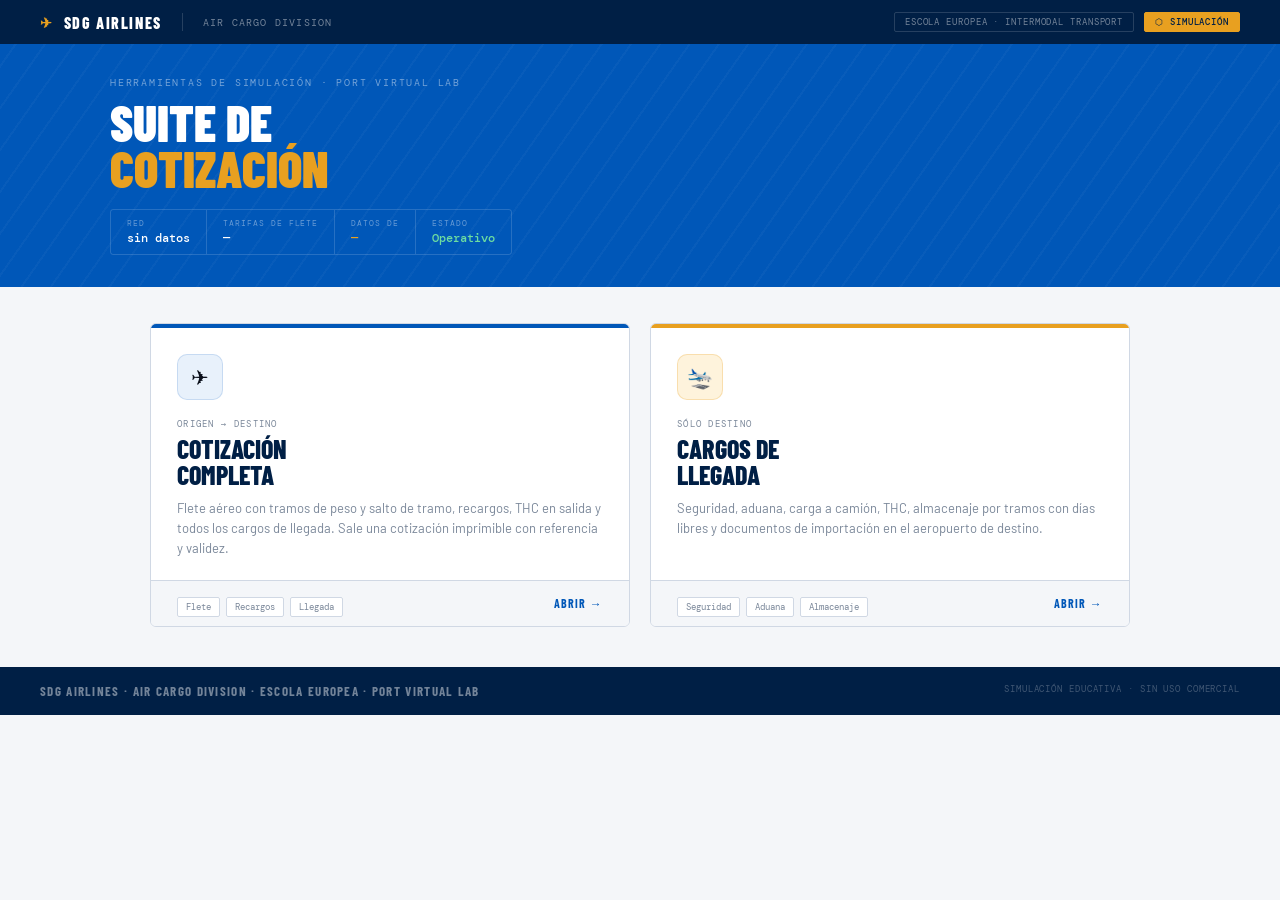
==== gas/Index.html @ 98704b41 "Add files via upload" ====
<!DOCTYPE html>
<html lang="es">
<head>
<meta charset="UTF-8">
<meta name="viewport" content="width=device-width, initial-scale=1.0">
<title>SDG Airlines — Herramientas</title>
<link rel="preconnect" href="https://fonts.googleapis.com">
<link href="https://fonts.googleapis.com/css2?family=Barlow+Condensed:wght@400;700;800;900&family=Barlow:wght@300;400;500;600&family=DM+Mono:wght@300;400;500&display=swap" rel="stylesheet">
<style>
/* ══ SDG Airlines — sistema visual compartido ══════════════════ */
*,*::before,*::after{box-sizing:border-box;margin:0;padding:0}

:root{
  --blue:#0057B8; --blue-dk:#003F88; --blue-xdk:#001F45;
  --blue-lt:#E8F1FB; --blue-mid:#C2D8F5;
  --gold:#E8A020; --gold-lt:#FEF3DC;
  --red:#C8391A; --green:#1A7A44; --green-lt:#E4F5EC;
  --ink:#0A0F1A; --ink-mid:#3A4455; --ink-soft:#7A8799;
  --rule:#D0D8E4; --rule-dk:#B0BDD0;
  --bg:#F4F6F9; --white:#fff;
  --wrap:1060px;
}
html{scroll-behavior:smooth}
body{font-family:'Barlow',system-ui,sans-serif;background:var(--bg);color:var(--ink);min-height:100vh}
a{color:inherit}

/* ── barra superior ── */
.topbar{background:var(--blue-xdk);height:44px;display:flex;align-items:center;padding:0 40px;gap:20px;position:sticky;top:0;z-index:100}
.topbar-brand{font-family:'Barlow Condensed',sans-serif;font-size:16px;font-weight:800;color:#fff;letter-spacing:.1em;text-transform:uppercase;display:flex;align-items:center;gap:10px;text-decoration:none}
.topbar-brand::before{content:'✈';font-size:14px;color:var(--gold)}
.topbar-sep{width:1px;height:18px;background:rgba(255,255,255,.15)}
.topbar-sub{font-family:'DM Mono',monospace;font-size:10px;color:rgba(255,255,255,.45);letter-spacing:.12em;text-transform:uppercase}
.topbar-right{margin-left:auto;display:flex;align-items:center;gap:10px}
.tb-pill{font-family:'DM Mono',monospace;font-size:9px;letter-spacing:.1em;text-transform:uppercase;padding:3px 10px;border-radius:2px;border:1px solid rgba(255,255,255,.15);color:rgba(255,255,255,.45)}
.tb-pill.sim{background:var(--gold);border-color:var(--gold);color:var(--blue-xdk);font-weight:500}
.tb-pill.live{background:var(--green-lt);border-color:var(--green);color:var(--green);font-weight:500}

/* ── cabecera ── */
.hero{background:var(--blue);padding:0 40px;position:relative;overflow:hidden}
.hero::before{content:'';position:absolute;inset:0;background-image:repeating-linear-gradient(-55deg,transparent 0,transparent 22px,rgba(255,255,255,.03) 22px,rgba(255,255,255,.03) 24px)}
.hero-inner{max-width:var(--wrap);margin:0 auto;padding:32px 0;position:relative}
.hero-label{font-family:'DM Mono',monospace;font-size:10px;color:rgba(255,255,255,.45);letter-spacing:.18em;text-transform:uppercase;margin-bottom:10px}
.hero-h1{font-family:'Barlow Condensed',sans-serif;font-size:clamp(34px,5vw,50px);font-weight:900;line-height:.92;color:#fff;text-transform:uppercase}
.hero-h1 .stripe{color:var(--gold)}
.hero-meta{margin-top:18px;display:flex;border:1px solid rgba(255,255,255,.15);border-radius:3px;overflow:hidden;width:fit-content;flex-wrap:wrap}
.hm-cell{padding:8px 16px;border-right:1px solid rgba(255,255,255,.15);display:flex;flex-direction:column;gap:2px}
.hm-cell:last-child{border-right:none}
.hm-l{font-family:'DM Mono',monospace;font-size:8px;color:rgba(255,255,255,.4);letter-spacing:.12em;text-transform:uppercase}
.hm-v{font-family:'DM Mono',monospace;font-size:12px;font-weight:500;color:#fff}
.hm-v.gold{color:var(--gold)}
.hm-v.ok{color:#6DDDA0}

/* ── cuerpo ── */
.wrap{max-width:var(--wrap);margin:0 auto;padding:28px 40px 80px}
.sec-head{display:flex;align-items:center;gap:14px;margin-bottom:16px;padding-bottom:10px;border-bottom:2px solid var(--blue)}
.sec-num{font-family:'Barlow Condensed',sans-serif;font-size:11px;font-weight:700;color:#fff;background:var(--blue);padding:2px 8px;border-radius:2px;letter-spacing:.08em}
.sec-title{font-family:'Barlow Condensed',sans-serif;font-size:14px;font-weight:700;color:var(--blue-dk);letter-spacing:.12em;text-transform:uppercase}
.form-section{margin-bottom:26px}

/* ── formularios ── */
.grid{display:grid;grid-template-columns:1fr 1fr;border:1px solid var(--rule-dk);border-radius:4px;overflow:hidden;background:#fff}
.grid .field{padding:14px 18px;border-right:1px solid var(--rule);border-bottom:1px solid var(--rule)}
.grid .field:nth-child(2n){border-right:none}
.grid .field.full{grid-column:1/-1;border-right:none}
.field label{display:block;font-family:'DM Mono',monospace;font-size:9px;color:var(--ink-soft);letter-spacing:.14em;text-transform:uppercase;margin-bottom:6px}
.req{color:var(--red)}
.field select,.field input{width:100%;padding:8px 10px;border:1px solid var(--rule-dk);border-radius:3px;background:var(--bg);color:var(--ink);font-family:'Barlow',sans-serif;font-size:13px;font-weight:500;appearance:none;-webkit-appearance:none}
.field select:focus,.field input:focus{outline:2px solid var(--blue);outline-offset:1px;background:var(--blue-lt)}
.hint{font-family:'DM Mono',monospace;font-size:9px;color:var(--ink-soft);margin-top:5px;letter-spacing:.06em}

/* ── piezas ── */
.pieces{border:1px solid var(--rule-dk);border-radius:4px;background:#fff;overflow:hidden}
.piece-row{display:grid;grid-template-columns:.8fr 1fr .8fr .8fr .8fr 40px;gap:10px;padding:12px 18px;border-bottom:1px solid var(--rule);align-items:end}
.piece-row:last-of-type{border-bottom:none}
.piece-row .field{padding:0;border:none}
.btn-mini{height:34px;border:1px solid var(--rule-dk);background:var(--bg);border-radius:3px;cursor:pointer;font-size:15px;color:var(--ink-soft);line-height:1}
.btn-mini:hover{background:var(--blue-lt);color:var(--blue);border-color:var(--blue)}
.pieces-foot{padding:12px 18px;background:var(--blue-lt);border-top:1px solid var(--blue-mid);display:flex;gap:24px;flex-wrap:wrap;align-items:center}
.cp{display:flex;flex-direction:column;gap:2px}
.cp-l{font-family:'DM Mono',monospace;font-size:8px;color:var(--ink-soft);letter-spacing:.12em;text-transform:uppercase}
.cp-v{font-family:'DM Mono',monospace;font-size:13px;font-weight:500;color:var(--blue-dk)}
.cp-v.hi{color:var(--blue);font-weight:700}

/* ── botón principal ── */
.btn-calc{display:flex;align-items:center;justify-content:center;gap:14px;width:100%;height:56px;margin:22px 0;background:var(--blue);color:#fff;border:none;border-radius:4px;font-family:'Barlow Condensed',sans-serif;font-size:17px;font-weight:700;letter-spacing:.12em;text-transform:uppercase;cursor:pointer;box-shadow:0 4px 16px rgba(0,63,136,.25);transition:background .2s,transform .2s}
.btn-calc:hover{background:var(--blue-dk);transform:translateY(-1px)}
.btn-calc .ico{transition:transform .35s}
.btn-calc:hover .ico{transform:translateX(6px) translateY(-3px)}

/* ── resultado ── */
.res{display:none;margin-top:30px}
.res.on{display:block}
.res-head{background:var(--blue-xdk);padding:22px 28px;border-radius:4px 4px 0 0;display:grid;grid-template-columns:1fr auto;gap:20px;align-items:start}
.res-route{font-family:'Barlow Condensed',sans-serif;font-size:44px;font-weight:900;color:var(--gold);line-height:1}
.res-sub{font-family:'Barlow Condensed',sans-serif;font-size:14px;color:rgba(255,255,255,.5);letter-spacing:.1em;text-transform:uppercase;margin-top:4px}
.res-chips{display:flex;flex-wrap:wrap;gap:6px;margin-top:12px}
.chip{font-family:'DM Mono',monospace;font-size:9px;padding:3px 10px;border-radius:2px;border:1px solid rgba(255,255,255,.15);color:rgba(255,255,255,.55);letter-spacing:.08em;text-transform:uppercase}
.res-actions{display:flex;flex-direction:column;gap:8px}
.btn-ghost{font-family:'Barlow Condensed',sans-serif;font-size:12px;font-weight:700;letter-spacing:.1em;text-transform:uppercase;padding:9px 18px;border-radius:3px;border:1px solid rgba(255,255,255,.2);background:transparent;color:rgba(255,255,255,.6);cursor:pointer;white-space:nowrap}
.btn-ghost:hover{background:rgba(255,255,255,.08);color:#fff}

.bk{background:#fff;border:1px solid var(--rule-dk);border-top:none;overflow-x:auto}
table.bk-t{width:100%;border-collapse:collapse}
.bk-t thead tr{background:var(--bg);border-bottom:2px solid var(--rule-dk)}
.bk-t th{padding:10px 20px;font-family:'DM Mono',monospace;font-size:9px;font-weight:400;color:var(--ink-soft);text-transform:uppercase;letter-spacing:.14em;text-align:left}
.bk-t th:last-child,.bk-t td:last-child{text-align:right}
.bk-t tbody tr{border-bottom:1px solid var(--rule)}
.bk-t tbody tr:hover{background:var(--blue-lt)}
.bk-t td{padding:12px 20px;vertical-align:middle}
.c-name{font-size:13px;font-weight:600}
.c-detail{font-family:'DM Mono',monospace;font-size:10px;font-weight:300;color:var(--ink-soft);margin-top:3px}
.c-code{font-family:'DM Mono',monospace;font-size:9px;color:var(--ink-soft);border:1px solid var(--rule);border-radius:2px;padding:2px 6px;margin-right:8px}
.amt{font-family:'DM Mono',monospace;font-size:13px;font-weight:500}
.divider td{background:var(--bg)!important;padding:7px 20px!important;border-top:2px solid var(--blue)!important;font-family:'Barlow Condensed',sans-serif;font-size:11px;font-weight:700;color:var(--blue-dk);letter-spacing:.1em;text-transform:uppercase}
.sub-row{background:rgba(0,87,184,.06)}
.sub-row td{font-family:'Barlow Condensed',sans-serif;font-weight:700;color:var(--blue-dk);letter-spacing:.06em;text-transform:uppercase}
.total-row{background:var(--blue-xdk)}
.total-row td{padding:18px 20px}
.total-l{font-family:'Barlow Condensed',sans-serif;font-size:16px;font-weight:800;color:#fff;letter-spacing:.08em;text-transform:uppercase}
.total-a{font-family:'DM Mono',monospace;font-size:22px;font-weight:500;color:var(--gold)}

.notice{padding:14px 20px;background:var(--blue-lt);border-top:1px solid var(--blue-mid);border-radius:0 0 4px 4px}
.notice-t{font-family:'DM Mono',monospace;font-size:9px;font-weight:500;color:var(--blue);letter-spacing:.12em;text-transform:uppercase;margin-bottom:5px}
.notice-x{font-size:12px;color:var(--ink-mid);line-height:1.55}
.warn{padding:12px 20px;background:var(--gold-lt);border-left:4px solid var(--gold);font-size:12px;color:var(--ink-mid);line-height:1.5}
.warn strong{display:block;color:var(--ink)}
.err{padding:12px 20px;background:#FDECE8;border-left:4px solid var(--red);font-size:13px;color:var(--ink-mid)}

/* ── tarjetas del vestíbulo ── */
.cards{display:flex;gap:20px;flex-wrap:wrap;max-width:var(--wrap);margin:0 auto;padding:36px 40px 0}
.card{flex:1;min-width:280px;background:#fff;border:1px solid var(--rule);border-radius:6px;overflow:hidden;text-decoration:none;display:flex;flex-direction:column;transition:transform .25s,box-shadow .25s,border-color .25s}
.card:hover{transform:translateY(-5px);box-shadow:0 20px 44px rgba(0,63,136,.16);border-color:var(--blue)}
.card-bar{height:4px;background:var(--blue)}
.card-bar.gold{background:var(--gold)}
.card-body{padding:26px 26px 22px;flex:1}
.card-icon{width:46px;height:46px;border-radius:10px;background:var(--blue-lt);border:1px solid rgba(0,87,184,.15);display:flex;align-items:center;justify-content:center;font-size:21px;margin-bottom:18px}
.card-icon.gold-bg{background:var(--gold-lt);border-color:rgba(232,160,32,.25)}
.card-label{font-family:'DM Mono',monospace;font-size:9px;color:var(--ink-soft);letter-spacing:.14em;text-transform:uppercase;margin-bottom:6px}
.card-title{font-family:'Barlow Condensed',sans-serif;font-size:26px;font-weight:800;color:var(--blue-xdk);text-transform:uppercase;line-height:1;margin-bottom:10px}
.card-desc{font-size:13px;color:var(--ink-soft);line-height:1.55}
.card-foot{padding:13px 26px;border-top:1px solid var(--rule);background:var(--bg);display:flex;justify-content:space-between;align-items:center}
.tag{font-family:'DM Mono',monospace;font-size:9px;padding:3px 8px;border-radius:2px;background:#fff;border:1px solid var(--rule);color:var(--ink-soft);margin-right:6px}
.card-cta{font-family:'Barlow Condensed',sans-serif;font-size:12px;font-weight:700;letter-spacing:.1em;text-transform:uppercase;color:var(--blue)}

footer{background:var(--blue-xdk);padding:16px 40px;display:flex;justify-content:space-between;flex-wrap:wrap;gap:10px;margin-top:40px}
.f-brand{font-family:'Barlow Condensed',sans-serif;font-size:13px;font-weight:700;color:rgba(255,255,255,.45);letter-spacing:.1em;text-transform:uppercase}
.f-note{font-family:'DM Mono',monospace;font-size:9px;color:rgba(255,255,255,.25);letter-spacing:.1em;text-transform:uppercase}

@media(max-width:720px){
  .topbar,.hero,footer{padding-left:18px;padding-right:18px}
  .tb-pill:not(.sim):not(.live){display:none}
  .wrap,.cards{padding-left:18px;padding-right:18px}
  .grid{grid-template-columns:1fr}
  .grid .field{border-right:none}
  .piece-row{grid-template-columns:1fr 1fr;gap:8px}
  .res-head{grid-template-columns:1fr}
}
@media print{
  .topbar,.hero,.form-section,.btn-calc,.pieces,footer,.btn-ghost,.res-actions{display:none!important}
  .res{display:block!important;margin:0}
  body{background:#fff}
  .res-head{background:#001F45;-webkit-print-color-adjust:exact;print-color-adjust:exact}
}
@media(prefers-reduced-motion:reduce){*{transition:none!important;animation:none!important}}

</style>
</head>
<body>

<header class="topbar">
  <span class="topbar-brand">SDG Airlines</span>
  <div class="topbar-sep"></div>
  <div class="topbar-sub">Air Cargo Division</div>
  <div class="topbar-right">
    <div class="tb-pill">Escola Europea · Intermodal Transport</div>
    <div class="tb-pill sim">⬡ Simulación</div>
  </div>
</header>

<div class="hero">
  <div class="hero-inner">
    <div class="hero-label">Herramientas de simulación · Port Virtual Lab</div>
    <h1 class="hero-h1">Suite de<br><span class="stripe">cotización</span></h1>
    <div class="hero-meta">
      <div class="hm-cell"><span class="hm-l">Red</span><span class="hm-v" id="net-airports">—</span></div>
      <div class="hm-cell"><span class="hm-l">Tarifas de flete</span><span class="hm-v" id="net-lanes">—</span></div>
      <div class="hm-cell"><span class="hm-l">Datos de</span><span class="hm-v gold" id="net-updated">—</span></div>
      <div class="hm-cell"><span class="hm-l">Estado</span><span class="hm-v ok">Operativo</span></div>
    </div>
  </div>
</div>

<div class="cards">
  <a class="card" href="?page=quote" target="_top">
    <div class="card-bar"></div>
    <div class="card-body">
      <div class="card-icon">✈</div>
      <div class="card-label">Origen → destino</div>
      <div class="card-title">Cotización<br>completa</div>
      <div class="card-desc">Flete aéreo con tramos de peso y salto de tramo, recargos, THC en salida y todos los cargos de llegada. Sale una cotización imprimible con referencia y validez.</div>
    </div>
    <div class="card-foot">
      <div><span class="tag">Flete</span><span class="tag">Recargos</span><span class="tag">Llegada</span></div>
      <span class="card-cta">Abrir →</span>
    </div>
  </a>

  <a class="card" href="?page=arrival" target="_top">
    <div class="card-bar gold"></div>
    <div class="card-body">
      <div class="card-icon gold-bg">🛬</div>
      <div class="card-label">Sólo destino</div>
      <div class="card-title">Cargos de<br>llegada</div>
      <div class="card-desc">Seguridad, aduana, carga a camión, THC, almacenaje por tramos con días libres y documentos de importación en el aeropuerto de destino.</div>
    </div>
    <div class="card-foot">
      <div><span class="tag">Seguridad</span><span class="tag">Aduana</span><span class="tag">Almacenaje</span></div>
      <span class="card-cta">Abrir →</span>
    </div>
  </a>
</div>

<footer>
  <div class="f-brand">SDG Airlines · Air Cargo Division · Escola Europea · Port Virtual Lab</div>
  <div class="f-note">Simulación educativa · Sin uso comercial</div>
</footer>

<script>
/* ══════════════════════════════════════════════════════════════
   SDG Airlines — motor de cálculo
   Sin DOM, sin dependencias. Funciona en navegador y en Apps Script.
   Toda la aritmética vive aquí; la interfaz sólo pinta el resultado.
   ══════════════════════════════════════════════════════════════ */
(function (root) {
  "use strict";

  var BREAKS = [100, 300, 500];

  function round2(n) { return Math.round((n + Number.EPSILON) * 100) / 100; }

  function ceilTo(n, step) {
    if (!step) return n;
    return Math.ceil((n - 1e-9) / step) * step;
  }

  /* ── Peso facturable ────────────────────────────────────────
     piezas: [{ qty, weightKg, l, w, h }]  (dimensiones en cm)     */
  function chargeableWeight(pieces, volumetricFactor, rounding) {
    var vf = volumetricFactor || 167;
    var gross = 0, volumetric = 0;
    (pieces || []).forEach(function (p) {
      var qty = Number(p.qty) || 0;
      gross += qty * (Number(p.weightKg) || 0);
      var l = Number(p.l) || 0, w = Number(p.w) || 0, h = Number(p.h) || 0;
      if (l && w && h) volumetric += qty * ((l * w * h) / vf);
    });
    var cw = Math.max(gross, volumetric);
    return {
      gross: round2(gross),
      volumetric: round2(volumetric),
      chargeable: round2(ceilTo(cw, rounding || 0)),
      basis: volumetric > gross ? "volumen" : "peso real"
    };
  }

  /* ── Búsqueda de tarifa de flete ────────────────────────────
     Prioridad: par O/D exacto → comodín "*" hacia el destino.     */
  function findRoute(data, origin, destination) {
    var r = data.routes || {};
    if (r[origin] && r[origin][destination]) {
      return { rate: r[origin][destination], source: "acuerdo " + origin + "–" + destination };
    }
    if (r["*"] && r["*"][destination]) {
      return { rate: r["*"][destination], source: "tarifa general a " + destination };
    }
    return null;
  }

  function rateForWeight(rate, kg) {
    if (kg >= 500) return { perKg: rate.r500, band: "+500 kg" };
    if (kg >= 300) return { perKg: rate.r300, band: "300–499 kg" };
    if (kg >= 100) return { perKg: rate.r100, band: "100–299 kg" };
    return { perKg: rate.r0, band: "menos de 100 kg" };
  }

  /* Salto de tramo (weight break): si facturar al siguiente escalón
     sale más barato, se factura a ese peso. Es práctica IATA real. */
  function bestFreight(rate, cw) {
    var direct = rateForWeight(rate, cw);
    var best = {
      billedWeight: cw,
      perKg: direct.perKg,
      band: direct.band,
      amount: Math.max(rate.min, direct.perKg * cw),
      weightBreak: false
    };
    BREAKS.forEach(function (b) {
      if (b <= cw) return;
      var r = rateForWeight(rate, b);
      var amount = Math.max(rate.min, r.perKg * b);
      if (amount < best.amount - 0.005) {
        best = { billedWeight: b, perKg: r.perKg, band: r.band, amount: amount, weightBreak: true };
      }
    });
    best.amount = round2(best.amount);
    best.minApplied = best.amount <= rate.min + 0.005;
    return best;
  }

  /* ── Fase 1: flete + THC en origen ──────────────────────────── */
  function freightQuote(data, input) {
    var lines = [];
    var found = findRoute(data, input.origin, input.destination);
    if (!found) {
      return { error: "No hay tarifa publicada para " + input.origin + " → " + input.destination };
    }
    var rate = found.rate;
    var cw = Number(input.chargeableWeight) || 0;
    var mawbs = Math.max(1, Number(input.mawbs) || 1);
    var fr = bestFreight(rate, cw);

    lines.push({
      code: "FRT",
      label: "Flete aéreo",
      detail: found.source + " · " + fr.band + " a " + fr.perKg.toFixed(3) + "/kg" +
        (fr.weightBreak ? " · facturado a " + fr.billedWeight + " kg por salto de tramo" : "") +
        (fr.minApplied ? " · mínimo aplicado" : ""),
      amount: fr.amount
    });

    if (rate.fsc) {
      lines.push({
        code: "FSC",
        label: "Recargo de combustible",
        detail: rate.fsc.toFixed(3) + "/kg × " + fr.billedWeight + " kg",
        amount: round2(rate.fsc * fr.billedWeight)
      });
    }
    if (rate.ssc) {
      lines.push({
        code: "SSC",
        label: "Recargo de seguridad",
        detail: rate.ssc.toFixed(3) + "/kg × " + fr.billedWeight + " kg",
        amount: round2(rate.ssc * fr.billedWeight)
      });
    }

    // THC en salida: se usa la tabla del aeropuerto de origen.
    var org = data.arrival_charges[input.origin];
    if (org) {
      var fam = thcFamily(data, input.cargoType);
      var min = org["thc_" + fam + "_min"], per = org["thc_" + fam + "_rate"];
      lines.push({
        code: "THC-DEP",
        label: "THC en origen (" + famLabel(fam) + ")",
        detail: "máx(" + min.toFixed(2) + " , " + per.toFixed(3) + "/kg × " + cw + " kg)",
        amount: round2(Math.max(min, per * cw))
      });
    }

    lines.push({
      code: "AWB",
      label: "Emisión de AWB",
      detail: mawbs + " MAWB",
      amount: round2(25 * mawbs)
    });

    return {
      origin: input.origin,
      destination: input.destination,
      chargeableWeight: cw,
      billedWeight: fr.billedWeight,
      transitDays: rate.transit || null,
      lines: lines,
      subtotal: round2(lines.reduce(function (s, l) { return s + l.amount; }, 0))
    };
  }

  function thcFamily(data, cargoTypeId) {
    var t = (data.config.cargo_types || []).filter(function (c) { return c.id === cargoTypeId; })[0];
    return t ? t.thc : "gen";
  }
  function storageFamily(data, cargoTypeId) {
    var t = (data.config.cargo_types || []).filter(function (c) { return c.id === cargoTypeId; })[0];
    return t ? t.storage : "gen";
  }
  function famLabel(f) {
    return { gen: "carga general", dg: "mercancías peligrosas", pha: "farma / temperatura", cool: "cámara de frío" }[f] || f;
  }

  /* ── Fase 2: cargos de llegada en destino ───────────────────── */
  function arrivalQuote(data, input) {
    var t = data.arrival_charges[input.airport];
    if (!t) return { error: "Sin tabla de cargos de llegada para " + input.airport };

    var cw = Number(input.chargeableWeight) || 0;
    var mawbs = Math.max(1, Number(input.mawbs) || 1);
    var lines = [];

    lines.push({
      code: "SEC",
      label: "Seguridad en llegada",
      detail: "máx(" + t.sec_min.toFixed(2) + " , " + t.sec_rate.toFixed(3) + "/kg × " + cw + " kg)",
      amount: round2(Math.max(t.sec_min, t.sec_rate * cw))
    });

    if (input.customs) {
      lines.push({
        code: "CUS",
        label: "Formalidades aduaneras",
        detail: "máx(" + t.cus_min.toFixed(2) + " , " + t.cus_rate.toFixed(3) + "/kg × " + cw + " kg)",
        amount: round2(Math.max(t.cus_min, t.cus_rate * cw))
      });
      lines.push({
        code: "DOC",
        label: "Gestión de documentos de importación",
        detail: t.imp_doc_fee.toFixed(2) + " por MAWB × " + mawbs,
        amount: round2(Math.max(t.imp_doc_min, t.imp_doc_fee * mawbs))
      });
    }

    if (input.handling === "ULD") {
      var ulds = Math.max(1, Number(input.ulds) || 1);
      lines.push({
        code: "TRK",
        label: "Carga a camión — ULD",
        detail: t.truck_uld_fee.toFixed(2) + " por ULD × " + ulds,
        amount: round2(Math.max(t.truck_uld_min, t.truck_uld_fee * ulds))
      });
    } else {
      lines.push({
        code: "TRK",
        label: "Carga a camión — granel",
        detail: "máx(" + t.truck_bulk_min.toFixed(2) + " , " + t.truck_bulk_fee_mawb.toFixed(2) +
          " × " + mawbs + " MAWB + " + t.truck_bulk_rate.toFixed(3) + "/kg × " + cw + " kg)",
        amount: round2(Math.max(t.truck_bulk_min, t.truck_bulk_fee_mawb * mawbs + t.truck_bulk_rate * cw))
      });
    }

    var fam = thcFamily(data, input.cargoType);
    lines.push({
      code: "THC-ARR",
      label: "THC en destino (" + famLabel(fam) + ")",
      detail: "máx(" + t["thc_" + fam + "_min"].toFixed(2) + " , " + t["thc_" + fam + "_rate"].toFixed(3) + "/kg × " + cw + " kg)",
      amount: round2(Math.max(t["thc_" + fam + "_min"], t["thc_" + fam + "_rate"] * cw))
    });

    if (input.storageDays > 0) {
      var st = storage(data, t, input, cw, mawbs);
      lines.push(st);
    }

    return {
      airport: input.airport,
      lines: lines,
      subtotal: round2(lines.reduce(function (s, l) { return s + l.amount; }, 0))
    };
  }

  function storage(data, t, input, cw, mawbs) {
    var fam = input.storageFamily || storageFamily(data, input.cargoType);
    var unit = (data.config.storage && data.config.storage.unit_kg) || 100;
    var tier1Last = (data.config.storage && data.config.storage.tier_1_last_day) || 20;

    var free = t["st_" + fam + "_free_days"] || 0;
    var fee = t["st_" + fam + "_mawb_fee"] || 0;
    var r1 = t["st_" + fam + "_rate_1_20"] || 0;
    var r2 = t["st_" + fam + "_rate_21plus"] || 0;

    var days = Math.max(0, Number(input.storageDays) || 0);
    var payable = Math.max(0, days - free);
    var d1 = Math.min(payable, tier1Last);
    var d2 = Math.max(0, payable - tier1Last);
    var units = Math.ceil(cw / unit);

    var amount = fee * mawbs + units * (r1 * d1 + r2 * d2);
    var detail = free + " días libres · " + units + " × " + unit + " kg · " +
      d1 + " día(s) a " + r1.toFixed(2) + (d2 ? " + " + d2 + " día(s) a " + r2.toFixed(2) : "") +
      " + " + fee.toFixed(2) + "/MAWB";
    if (payable === 0) detail = days + " día(s) dentro de los " + free + " días libres";

    return {
      code: "STO",
      label: "Almacenaje — " + famLabel(fam),
      detail: detail,
      amount: round2(amount)
    };
  }

  /* ── Cotización completa ────────────────────────────────────── */
  function fullQuote(data, input) {
    var cur = input.currency || data.config.base_currency;
    var fx = ((data.config.currencies || {})[cur] || {}).rate_from_base || 1;

    var dep = freightQuote(data, input);
    if (dep.error) return dep;
    var arr = arrivalQuote(data, {
      airport: input.destination,
      chargeableWeight: dep.chargeableWeight,
      mawbs: input.mawbs,
      cargoType: input.cargoType,
      customs: input.customs,
      handling: input.handling,
      ulds: input.ulds,
      storageDays: input.storageDays,
      storageFamily: input.storageFamily
    });
    if (arr.error) return arr;

    function convert(block) {
      return {
        lines: block.lines.map(function (l) {
          return { code: l.code, label: l.label, detail: l.detail, amount: round2(l.amount * fx) };
        }),
        subtotal: round2(block.subtotal * fx)
      };
    }

    var d = convert(dep), a = convert(arr);
    return {
      reference: reference(data, input),
      currency: cur,
      fx: fx,
      origin: input.origin,
      destination: input.destination,
      transitDays: dep.transitDays,
      chargeableWeight: dep.chargeableWeight,
      billedWeight: dep.billedWeight,
      departure: d,
      arrival: a,
      total: round2(d.subtotal + a.subtotal),
      validUntil: validUntil(data)
    };
  }

  function reference(data, input) {
    var p = (data.config.quote && data.config.quote.reference_prefix) || "SDG";
    var stamp = new Date().toISOString().slice(2, 10).replace(/-/g, "");
    var seq = Math.floor(Math.random() * 9000 + 1000);
    return p + "-" + stamp + "-" + (input.origin || "") + (input.destination || "") + "-" + seq;
  }

  function validUntil(data) {
    var days = (data.config.quote && data.config.quote.validity_days) || 15;
    var d = new Date();
    d.setDate(d.getDate() + days);
    return d.toISOString().slice(0, 10);
  }

  function formatMoney(amount, currency, data) {
    var c = ((data.config.currencies || {})[currency]) || { symbol: "" };
    return c.symbol + " " + amount.toFixed(2).replace(/\B(?=(\d{3})+(?!\d))/g, ",");
  }

  root.SDGEngine = {
    chargeableWeight: chargeableWeight,
    findRoute: findRoute,
    freightQuote: freightQuote,
    arrivalQuote: arrivalQuote,
    fullQuote: fullQuote,
    formatMoney: formatMoney,
    round2: round2
  };
})(typeof globalThis !== "undefined" ? globalThis : this);

</script>
<script>
/* ══════════════════════════════════════════════════════════════
   SDG Airlines — carga de datos
   Dos modos, misma forma de salida:
     local  → docs/data/tariffs.json (generado por scripts/build.py)
     sheet  → lee el Google Sheet en vivo vía gviz CSV
   El modo se fija en data/config.json → data_source.mode, y se puede
   forzar en la URL con ?source=sheet o ?source=local.
   ══════════════════════════════════════════════════════════════ */
(function (root) {
  "use strict";

  var JSON_URL = "data/tariffs.json";

  function parseCSV(text) {
    var rows = [], row = [], field = "", inQuotes = false;
    for (var i = 0; i < text.length; i++) {
      var c = text[i];
      if (inQuotes) {
        if (c === '"' && text[i + 1] === '"') { field += '"'; i++; }
        else if (c === '"') inQuotes = false;
        else field += c;
      } else if (c === '"') inQuotes = true;
      else if (c === ",") { row.push(field); field = ""; }
      else if (c === "\n") { row.push(field); rows.push(row); row = []; field = ""; }
      else if (c !== "\r") field += c;
    }
    if (field !== "" || row.length) { row.push(field); rows.push(row); }
    if (!rows.length) return [];
    var head = rows.shift().map(function (h) { return h.trim(); });
    return rows.filter(function (r) { return r.some(function (v) { return v.trim() !== ""; }); })
      .map(function (r) {
        var o = {};
        head.forEach(function (h, i) { o[h] = (r[i] || "").trim(); });
        return o;
      });
  }

  function n(v) {
    var x = parseFloat(String(v == null ? "" : v).replace(",", "."));
    return isNaN(x) ? 0 : x;
  }

  var CHARGE_KEYS = [
    "sec_min", "sec_rate", "cus_min", "cus_rate",
    "truck_bulk_min", "truck_bulk_fee_mawb", "truck_bulk_rate",
    "truck_uld_min", "truck_uld_fee",
    "thc_gen_min", "thc_gen_rate", "thc_dg_min", "thc_dg_rate",
    "thc_pha_min", "thc_pha_rate",
    "st_gen_mawb_fee", "st_gen_rate_1_20", "st_gen_rate_21plus", "st_gen_free_days",
    "st_cool_mawb_fee", "st_cool_rate_1_20", "st_cool_rate_21plus", "st_cool_free_days",
    "st_dg_mawb_fee", "st_dg_rate_1_20", "st_dg_rate_21plus", "st_dg_free_days",
    "imp_doc_min", "imp_doc_fee"
  ];

  function shape(config, airportRows, chargeRows, routeRows) {
    var airports = airportRows.map(function (r) {
      return {
        code: (r.code || "").toUpperCase(),
        name: r.name || r.code,
        country: r.country || "",
        region: r.region || "",
        active: ["yes", "si", "sí", "true", "1"].indexOf((r.active || "yes").toLowerCase()) !== -1
      };
    }).filter(function (a) { return a.code; });

    var charges = {};
    chargeRows.forEach(function (r) {
      var code = (r.code || "").toUpperCase();
      if (!code) return;
      var rec = { currency: (r.currency || config.base_currency).toUpperCase() };
      CHARGE_KEYS.forEach(function (k) { rec[k] = n(r[k]); });
      charges[code] = rec;
    });

    var routes = {};
    routeRows.forEach(function (r) {
      var o = (r.origin || "").toUpperCase(), d = (r.destination || "").toUpperCase();
      if (!o || !d) return;
      routes[o] = routes[o] || {};
      routes[o][d] = {
        min: n(r.min_charge), r0: n(r.rate_under_100), r100: n(r.rate_100_299),
        r300: n(r.rate_300_499), r500: n(r.rate_500_plus),
        fsc: n(r.fsc_per_kg), ssc: n(r.ssc_per_kg),
        transit: n(r.transit_days), notes: r.notes || ""
      };
    });

    return { config: config, airports: airports, arrival_charges: charges, routes: routes };
  }

  function sheetURL(id, tab) {
    return "https://docs.google.com/spreadsheets/d/" + id +
      "/gviz/tq?tqx=out:csv&sheet=" + encodeURIComponent(tab);
  }

  function loadFromSheet(config) {
    var ds = config.data_source, id = ds.sheet_id, tabs = ds.sheets;
    return Promise.all([tabs.airports, tabs.arrival_charges, tabs.routes].map(function (tab) {
      return fetch(sheetURL(id, tab)).then(function (r) {
        if (!r.ok) throw new Error("No se pudo leer la pestaña '" + tab + "' (HTTP " + r.status + ")");
        return r.text();
      }).then(parseCSV);
    })).then(function (parts) {
      return shape(config, parts[0], parts[1], parts[2]);
    });
  }

  function load() {
    var forced = new URLSearchParams(location.search).get("source");
    return fetch(JSON_URL, { cache: "no-cache" })
      .then(function (r) {
        if (!r.ok) throw new Error("Falta data/tariffs.json — ejecuta `python scripts/build.py`");
        return r.json();
      })
      .then(function (bundle) {
        var mode = forced || (bundle.config.data_source && bundle.config.data_source.mode) || "local";
        if (mode !== "sheet") { bundle.source = "local"; return bundle; }
        return loadFromSheet(bundle.config)
          .then(function (live) { live.source = "sheet"; live.generated_at = new Date().toISOString(); return live; })
          .catch(function (err) {
            console.warn("Modo hoja no disponible, se usa la copia local:", err.message);
            bundle.source = "local (la hoja no respondió)";
            return bundle;
          });
      });
  }

  root.SDGData = { load: load, parseCSV: parseCSV, shape: shape };
})(typeof globalThis !== "undefined" ? globalThis : this);

</script>
<script>
SDGData.load().then(function (d) {
  document.getElementById('net-airports').textContent =
    d.airports.filter(function (a) { return a.active; }).length + ' aeropuertos';
  var lanes = 0;
  Object.keys(d.routes).forEach(function (o) { lanes += Object.keys(d.routes[o]).length; });
  document.getElementById('net-lanes').textContent = lanes + ' tarifas';
  document.getElementById('net-updated').textContent = (d.generated_at || '').slice(0, 10) || '—';
}).catch(function (e) {
  document.getElementById('net-airports').textContent = 'sin datos';
  console.error(e);
});
</script>
<script>
window.__SDG_TARIFFS__ = {"generated_at": "2026-08-25T06:22:48+00:00", "config": {"brand": {"airline": "SDG Airlines", "division": "Air Cargo Division", "operator": "Escola Europea – Intermodal Transport", "programme": "Port Virtual Lab", "disclaimer": "Educational simulation · Not for commercial use"}, "base_currency": "EUR", "currencies": {"EUR": {"symbol": "€", "label": "Euro", "rate_from_base": 1.0}, "USD": {"symbol": "$", "label": "US Dollar", "rate_from_base": 1.08}}, "volumetric_factor": 167, "chargeable_weight_rounding": 0.5, "storage": {"unit_kg": 100, "tier_1_last_day": 20}, "cargo_types": [{"id": "GEN", "label": "General Cargo", "thc": "gen", "storage": "gen"}, {"id": "DGR", "label": "Dangerous Goods (DGR)", "thc": "dg", "storage": "dg"}, {"id": "PHA", "label": "Pharma", "thc": "pha", "storage": "cool"}, {"id": "PER", "label": "Perishable / Temperature Controlled", "thc": "pha", "storage": "cool"}, {"id": "VAL", "label": "Valuable / Vulnerable Goods", "thc": "gen", "storage": "gen"}], "quote": {"reference_prefix": "SDG", "validity_days": 15}, "data_source": {"mode": "local", "sheet_id": "1gOVYF-CoBiaGt3JmyMOuczZq_H0CUIAXmNQJ5vD0QVc", "sheets": {"airports": "airports", "arrival_charges": "arrival_charges", "routes": "routes"}}}, "airports": [{"code": "ALG", "name": "ALGIER", "country": "Algeria", "region": "North Africa", "active": true}, {"code": "AMM", "name": "AMMAN", "country": "Jordan", "region": "Middle East", "active": true}, {"code": "AMS", "name": "AMSTERDAM", "country": "Netherlands", "region": "Europe", "active": true}, {"code": "ATH", "name": "ATHENS", "country": "Greece", "region": "Europe", "active": true}, {"code": "BCN", "name": "BARCELONA", "country": "Spain", "region": "Europe", "active": true}, {"code": "BEY", "name": "BEYRUT", "country": "Lebanon", "region": "Middle East", "active": true}, {"code": "BKK", "name": "BANGKOK", "country": "Thailand", "region": "Asia", "active": true}, {"code": "BOM", "name": "MUMBAI", "country": "India", "region": "Asia", "active": true}, {"code": "CAI", "name": "CAIRO", "country": "Egypt", "region": "North Africa", "active": true}, {"code": "CMN", "name": "CASABLANCA", "country": "Morocco", "region": "North Africa", "active": true}, {"code": "DXB", "name": "DUBAI", "country": "United Arab Emirates", "region": "Middle East", "active": true}, {"code": "FCO", "name": "ROMA", "country": "Italy", "region": "Europe", "active": true}, {"code": "HKG", "name": "HONG KONG", "country": "China", "region": "Asia", "active": true}, {"code": "IST", "name": "ISTANBUL", "country": "Turkey", "region": "Europe / Middle East", "active": true}, {"code": "JED", "name": "JEDDAH", "country": "Saudi Arabia", "region": "Middle East", "active": true}, {"code": "LIS", "name": "LISBON", "country": "Portugal", "region": "Europe", "active": true}, {"code": "MAD", "name": "MADRID", "country": "Spain", "region": "Europe", "active": true}, {"code": "MLA", "name": "LUQA", "country": "Malta", "region": "Europe", "active": true}, {"code": "MRS", "name": "MARSEILLE", "country": "France", "region": "Europe", "active": true}, {"code": "NKC", "name": "NOUAKCHOTT", "country": "Mauritania", "region": "North Africa", "active": true}, {"code": "PUS", "name": "BUSAN", "country": "South Korea", "region": "Asia", "active": true}, {"code": "TIA", "name": "TIRANA", "country": "Albania", "region": "Europe", "active": true}, {"code": "TIP", "name": "TRIPOLI", "country": "Libya", "region": "North Africa", "active": true}, {"code": "TLV", "name": "TEL AVIV", "country": "Israel", "region": "Middle East", "active": true}, {"code": "TUN", "name": "TUNIS", "country": "Tunisia", "region": "North Africa", "active": true}, {"code": "VLC", "name": "VALENCIA", "country": "Spain", "region": "Europe", "active": true}], "arrival_charges": {"ALG": {"currency": "EUR", "sec_min": 28.0, "sec_rate": 0.13, "cus_min": 36.4, "cus_rate": 0.07, "truck_bulk_min": 45.0, "truck_bulk_fee_mawb": 40.0, "truck_bulk_rate": 0.06, "truck_uld_min": 0.0, "truck_uld_fee": 36.4, "thc_gen_min": 1.05, "thc_gen_rate": 0.03, "thc_dg_min": 1.5, "thc_dg_rate": 0.033, "thc_pha_min": 1.5, "thc_pha_rate": 0.033, "st_gen_mawb_fee": 36.4, "st_gen_rate_1_20": 7.7, "st_gen_rate_21plus": 18.9, "st_gen_free_days": 5.0, "st_cool_mawb_fee": 39.0, "st_cool_rate_1_20": 16.0, "st_cool_rate_21plus": 26.0, "st_cool_free_days": 4.0, "st_dg_mawb_fee": 39.0, "st_dg_rate_1_20": 9.0, "st_dg_rate_21plus": 18.7, "st_dg_free_days": 6.0, "imp_doc_min": 0.0, "imp_doc_fee": 38.0}, "AMM": {"currency": "EUR", "sec_min": 28.01, "sec_rate": 0.14, "cus_min": 36.41, "cus_rate": 0.08, "truck_bulk_min": 45.01, "truck_bulk_fee_mawb": 40.01, "truck_bulk_rate": 0.07, "truck_uld_min": 0.0, "truck_uld_fee": 36.41, "thc_gen_min": 1.06, "thc_gen_rate": 0.031, "thc_dg_min": 1.51, "thc_dg_rate": 0.034, "thc_pha_min": 1.51, "thc_pha_rate": 0.034, "st_gen_mawb_fee": 39.4, "st_gen_rate_1_20": 10.7, "st_gen_rate_21plus": 21.9, "st_gen_free_days": 5.0, "st_cool_mawb_fee": 42.0, "st_cool_rate_1_20": 19.0, "st_cool_rate_21plus": 29.0, "st_cool_free_days": 4.0, "st_dg_mawb_fee": 42.0, "st_dg_rate_1_20": 12.0, "st_dg_rate_21plus": 21.7, "st_dg_free_days": 6.0, "imp_doc_min": 0.0, "imp_doc_fee": 38.0}, "AMS": {"currency": "EUR", "sec_min": 28.23, "sec_rate": 0.36, "cus_min": 36.63, "cus_rate": 0.3, "truck_bulk_min": 45.23, "truck_bulk_fee_mawb": 40.23, "truck_bulk_rate": 0.29, "truck_uld_min": 0.0, "truck_uld_fee": 36.63, "thc_gen_min": 1.28, "thc_gen_rate": 0.053, "thc_dg_min": 1.73, "thc_dg_rate": 0.056, "thc_pha_min": 1.73, "thc_pha_rate": 0.056, "st_gen_mawb_fee": 47.4, "st_gen_rate_1_20": 18.7, "st_gen_rate_21plus": 29.9, "st_gen_free_days": 5.0, "st_cool_mawb_fee": 50.0, "st_cool_rate_1_20": 27.0, "st_cool_rate_21plus": 37.0, "st_cool_free_days": 4.0, "st_dg_mawb_fee": 50.0, "st_dg_rate_1_20": 20.0, "st_dg_rate_21plus": 29.7, "st_dg_free_days": 6.0, "imp_doc_min": 0.0, "imp_doc_fee": 38.0}, "ATH": {"currency": "EUR", "sec_min": 28.02, "sec_rate": 0.15, "cus_min": 36.42, "cus_rate": 0.09, "truck_bulk_min": 45.02, "truck_bulk_fee_mawb": 40.02, "truck_bulk_rate": 0.08, "truck_uld_min": 0.0, "truck_uld_fee": 36.42, "thc_gen_min": 1.07, "thc_gen_rate": 0.032, "thc_dg_min": 1.52, "thc_dg_rate": 0.035, "thc_pha_min": 1.52, "thc_pha_rate": 0.035, "st_gen_mawb_fee": 42.4, "st_gen_rate_1_20": 13.7, "st_gen_rate_21plus": 24.9, "st_gen_free_days": 5.0, "st_cool_mawb_fee": 45.0, "st_cool_rate_1_20": 22.0, "st_cool_rate_21plus": 32.0, "st_cool_free_days": 4.0, "st_dg_mawb_fee": 45.0, "st_dg_rate_1_20": 15.0, "st_dg_rate_21plus": 24.7, "st_dg_free_days": 6.0, "imp_doc_min": 0.0, "imp_doc_fee": 38.0}, "BCN": {"currency": "EUR", "sec_min": 28.03, "sec_rate": 0.16, "cus_min": 36.43, "cus_rate": 0.1, "truck_bulk_min": 45.03, "truck_bulk_fee_mawb": 40.03, "truck_bulk_rate": 0.09, "truck_uld_min": 0.0, "truck_uld_fee": 36.43, "thc_gen_min": 1.08, "thc_gen_rate": 0.033, "thc_dg_min": 1.53, "thc_dg_rate": 0.036, "thc_pha_min": 1.53, "thc_pha_rate": 0.036, "st_gen_mawb_fee": 45.4, "st_gen_rate_1_20": 16.7, "st_gen_rate_21plus": 27.9, "st_gen_free_days": 5.0, "st_cool_mawb_fee": 48.0, "st_cool_rate_1_20": 25.0, "st_cool_rate_21plus": 35.0, "st_cool_free_days": 4.0, "st_dg_mawb_fee": 48.0, "st_dg_rate_1_20": 18.0, "st_dg_rate_21plus": 27.7, "st_dg_free_days": 6.0, "imp_doc_min": 0.0, "imp_doc_fee": 38.0}, "BEY": {"currency": "EUR", "sec_min": 28.04, "sec_rate": 0.17, "cus_min": 36.44, "cus_rate": 0.11, "truck_bulk_min": 45.04, "truck_bulk_fee_mawb": 40.04, "truck_bulk_rate": 0.1, "truck_uld_min": 0.0, "truck_uld_fee": 36.44, "thc_gen_min": 1.09, "thc_gen_rate": 0.034, "thc_dg_min": 1.54, "thc_dg_rate": 0.037, "thc_pha_min": 1.54, "thc_pha_rate": 0.037, "st_gen_mawb_fee": 48.4, "st_gen_rate_1_20": 19.7, "st_gen_rate_21plus": 30.9, "st_gen_free_days": 5.0, "st_cool_mawb_fee": 51.0, "st_cool_rate_1_20": 28.0, "st_cool_rate_21plus": 38.0, "st_cool_free_days": 4.0, "st_dg_mawb_fee": 51.0, "st_dg_rate_1_20": 21.0, "st_dg_rate_21plus": 30.7, "st_dg_free_days": 6.0, "imp_doc_min": 0.0, "imp_doc_fee": 38.0}, "BKK": {"currency": "EUR", "sec_min": 28.18, "sec_rate": 0.31, "cus_min": 36.58, "cus_rate": 0.25, "truck_bulk_min": 45.18, "truck_bulk_fee_mawb": 40.18, "truck_bulk_rate": 0.24, "truck_uld_min": 0.0, "truck_uld_fee": 36.58, "thc_gen_min": 1.23, "thc_gen_rate": 0.048, "thc_dg_min": 1.68, "thc_dg_rate": 0.051, "thc_pha_min": 1.68, "thc_pha_rate": 0.051, "st_gen_mawb_fee": 46.4, "st_gen_rate_1_20": 17.7, "st_gen_rate_21plus": 28.9, "st_gen_free_days": 5.0, "st_cool_mawb_fee": 49.0, "st_cool_rate_1_20": 26.0, "st_cool_rate_21plus": 36.0, "st_cool_free_days": 4.0, "st_dg_mawb_fee": 49.0, "st_dg_rate_1_20": 19.0, "st_dg_rate_21plus": 28.7, "st_dg_free_days": 6.0, "imp_doc_min": 0.0, "imp_doc_fee": 38.0}, "BOM": {"currency": "EUR", "sec_min": 28.19, "sec_rate": 0.32, "cus_min": 36.59, "cus_rate": 0.26, "truck_bulk_min": 45.19, "truck_bulk_fee_mawb": 40.19, "truck_bulk_rate": 0.25, "truck_uld_min": 0.0, "truck_uld_fee": 36.59, "thc_gen_min": 1.24, "thc_gen_rate": 0.049, "thc_dg_min": 1.69, "thc_dg_rate": 0.052, "thc_pha_min": 1.69, "thc_pha_rate": 0.052, "st_gen_mawb_fee": 44.4, "st_gen_rate_1_20": 15.7, "st_gen_rate_21plus": 26.9, "st_gen_free_days": 5.0, "st_cool_mawb_fee": 47.0, "st_cool_rate_1_20": 24.0, "st_cool_rate_21plus": 34.0, "st_cool_free_days": 4.0, "st_dg_mawb_fee": 47.0, "st_dg_rate_1_20": 17.0, "st_dg_rate_21plus": 26.7, "st_dg_free_days": 6.0, "imp_doc_min": 0.0, "imp_doc_fee": 38.0}, "CAI": {"currency": "EUR", "sec_min": 28.05, "sec_rate": 0.18, "cus_min": 36.45, "cus_rate": 0.12, "truck_bulk_min": 45.05, "truck_bulk_fee_mawb": 40.05, "truck_bulk_rate": 0.11, "truck_uld_min": 0.0, "truck_uld_fee": 36.45, "thc_gen_min": 1.1, "thc_gen_rate": 0.035, "thc_dg_min": 1.55, "thc_dg_rate": 0.038, "thc_pha_min": 1.55, "thc_pha_rate": 0.038, "st_gen_mawb_fee": 37.4, "st_gen_rate_1_20": 8.7, "st_gen_rate_21plus": 19.9, "st_gen_free_days": 5.0, "st_cool_mawb_fee": 40.0, "st_cool_rate_1_20": 17.0, "st_cool_rate_21plus": 27.0, "st_cool_free_days": 4.0, "st_dg_mawb_fee": 40.0, "st_dg_rate_1_20": 10.0, "st_dg_rate_21plus": 19.7, "st_dg_free_days": 6.0, "imp_doc_min": 0.0, "imp_doc_fee": 38.0}, "CMN": {"currency": "EUR", "sec_min": 28.06, "sec_rate": 0.19, "cus_min": 36.46, "cus_rate": 0.13, "truck_bulk_min": 45.06, "truck_bulk_fee_mawb": 40.06, "truck_bulk_rate": 0.12, "truck_uld_min": 0.0, "truck_uld_fee": 36.46, "thc_gen_min": 1.11, "thc_gen_rate": 0.036, "thc_dg_min": 1.56, "thc_dg_rate": 0.039, "thc_pha_min": 1.56, "thc_pha_rate": 0.039, "st_gen_mawb_fee": 40.4, "st_gen_rate_1_20": 11.7, "st_gen_rate_21plus": 22.9, "st_gen_free_days": 5.0, "st_cool_mawb_fee": 43.0, "st_cool_rate_1_20": 20.0, "st_cool_rate_21plus": 30.0, "st_cool_free_days": 4.0, "st_dg_mawb_fee": 43.0, "st_dg_rate_1_20": 13.0, "st_dg_rate_21plus": 22.7, "st_dg_free_days": 6.0, "imp_doc_min": 0.0, "imp_doc_fee": 38.0}, "DXB": {"currency": "EUR", "sec_min": 28.19, "sec_rate": 0.32, "cus_min": 36.59, "cus_rate": 0.26, "truck_bulk_min": 45.19, "truck_bulk_fee_mawb": 40.19, "truck_bulk_rate": 0.25, "truck_uld_min": 0.0, "truck_uld_fee": 36.59, "thc_gen_min": 1.24, "thc_gen_rate": 0.049, "thc_dg_min": 1.69, "thc_dg_rate": 0.052, "thc_pha_min": 1.69, "thc_pha_rate": 0.052, "st_gen_mawb_fee": 47.4, "st_gen_rate_1_20": 18.7, "st_gen_rate_21plus": 29.9, "st_gen_free_days": 5.0, "st_cool_mawb_fee": 50.0, "st_cool_rate_1_20": 27.0, "st_cool_rate_21plus": 37.0, "st_cool_free_days": 4.0, "st_dg_mawb_fee": 50.0, "st_dg_rate_1_20": 20.0, "st_dg_rate_21plus": 29.7, "st_dg_free_days": 6.0, "imp_doc_min": 0.0, "imp_doc_fee": 0.0}, "FCO": {"currency": "EUR", "sec_min": 28.07, "sec_rate": 0.2, "cus_min": 36.47, "cus_rate": 0.14, "truck_bulk_min": 45.07, "truck_bulk_fee_mawb": 40.07, "truck_bulk_rate": 0.13, "truck_uld_min": 0.0, "truck_uld_fee": 36.47, "thc_gen_min": 1.12, "thc_gen_rate": 0.037, "thc_dg_min": 1.57, "thc_dg_rate": 0.04, "thc_pha_min": 1.57, "thc_pha_rate": 0.04, "st_gen_mawb_fee": 38.4, "st_gen_rate_1_20": 9.7, "st_gen_rate_21plus": 20.9, "st_gen_free_days": 5.0, "st_cool_mawb_fee": 41.0, "st_cool_rate_1_20": 18.0, "st_cool_rate_21plus": 28.0, "st_cool_free_days": 4.0, "st_dg_mawb_fee": 41.0, "st_dg_rate_1_20": 11.0, "st_dg_rate_21plus": 20.7, "st_dg_free_days": 6.0, "imp_doc_min": 0.0, "imp_doc_fee": 38.0}, "HKG": {"currency": "EUR", "sec_min": 28.21, "sec_rate": 0.34, "cus_min": 36.61, "cus_rate": 0.28, "truck_bulk_min": 45.21, "truck_bulk_fee_mawb": 40.21, "truck_bulk_rate": 0.27, "truck_uld_min": 0.0, "truck_uld_fee": 36.61, "thc_gen_min": 1.26, "thc_gen_rate": 0.051, "thc_dg_min": 1.71, "thc_dg_rate": 0.054, "thc_pha_min": 1.71, "thc_pha_rate": 0.054, "st_gen_mawb_fee": 46.4, "st_gen_rate_1_20": 17.7, "st_gen_rate_21plus": 28.9, "st_gen_free_days": 5.0, "st_cool_mawb_fee": 49.0, "st_cool_rate_1_20": 26.0, "st_cool_rate_21plus": 36.0, "st_cool_free_days": 4.0, "st_dg_mawb_fee": 49.0, "st_dg_rate_1_20": 19.0, "st_dg_rate_21plus": 28.7, "st_dg_free_days": 6.0, "imp_doc_min": 0.0, "imp_doc_fee": 0.0}, "IST": {"currency": "EUR", "sec_min": 28.08, "sec_rate": 0.21, "cus_min": 36.48, "cus_rate": 0.15, "truck_bulk_min": 45.08, "truck_bulk_fee_mawb": 40.08, "truck_bulk_rate": 0.14, "truck_uld_min": 0.0, "truck_uld_fee": 36.48, "thc_gen_min": 1.13, "thc_gen_rate": 0.038, "thc_dg_min": 1.58, "thc_dg_rate": 0.041, "thc_pha_min": 1.58, "thc_pha_rate": 0.041, "st_gen_mawb_fee": 41.4, "st_gen_rate_1_20": 12.7, "st_gen_rate_21plus": 23.9, "st_gen_free_days": 5.0, "st_cool_mawb_fee": 44.0, "st_cool_rate_1_20": 21.0, "st_cool_rate_21plus": 31.0, "st_cool_free_days": 4.0, "st_dg_mawb_fee": 44.0, "st_dg_rate_1_20": 14.0, "st_dg_rate_21plus": 23.7, "st_dg_free_days": 6.0, "imp_doc_min": 0.0, "imp_doc_fee": 38.0}, "JED": {"currency": "EUR", "sec_min": 28.21, "sec_rate": 0.34, "cus_min": 36.61, "cus_rate": 0.28, "truck_bulk_min": 45.21, "truck_bulk_fee_mawb": 40.21, "truck_bulk_rate": 0.27, "truck_uld_min": 0.0, "truck_uld_fee": 36.61, "thc_gen_min": 1.26, "thc_gen_rate": 0.051, "thc_dg_min": 1.71, "thc_dg_rate": 0.054, "thc_pha_min": 1.71, "thc_pha_rate": 0.054, "st_gen_mawb_fee": 48.4, "st_gen_rate_1_20": 19.7, "st_gen_rate_21plus": 30.9, "st_gen_free_days": 5.0, "st_cool_mawb_fee": 51.0, "st_cool_rate_1_20": 28.0, "st_cool_rate_21plus": 38.0, "st_cool_free_days": 4.0, "st_dg_mawb_fee": 51.0, "st_dg_rate_1_20": 21.0, "st_dg_rate_21plus": 30.7, "st_dg_free_days": 6.0, "imp_doc_min": 0.0, "imp_doc_fee": 0.0}, "LIS": {"currency": "EUR", "sec_min": 28.09, "sec_rate": 0.22, "cus_min": 36.49, "cus_rate": 0.16, "truck_bulk_min": 45.09, "truck_bulk_fee_mawb": 40.09, "truck_bulk_rate": 0.15, "truck_uld_min": 0.0, "truck_uld_fee": 36.49, "thc_gen_min": 1.14, "thc_gen_rate": 0.039, "thc_dg_min": 1.59, "thc_dg_rate": 0.042, "thc_pha_min": 1.59, "thc_pha_rate": 0.042, "st_gen_mawb_fee": 39.4, "st_gen_rate_1_20": 10.7, "st_gen_rate_21plus": 21.9, "st_gen_free_days": 5.0, "st_cool_mawb_fee": 42.0, "st_cool_rate_1_20": 19.0, "st_cool_rate_21plus": 29.0, "st_cool_free_days": 4.0, "st_dg_mawb_fee": 42.0, "st_dg_rate_1_20": 12.0, "st_dg_rate_21plus": 21.7, "st_dg_free_days": 6.0, "imp_doc_min": 0.0, "imp_doc_fee": 38.0}, "MAD": {"currency": "EUR", "sec_min": 28.1, "sec_rate": 0.23, "cus_min": 36.5, "cus_rate": 0.17, "truck_bulk_min": 45.1, "truck_bulk_fee_mawb": 40.1, "truck_bulk_rate": 0.16, "truck_uld_min": 0.0, "truck_uld_fee": 36.5, "thc_gen_min": 1.15, "thc_gen_rate": 0.04, "thc_dg_min": 1.6, "thc_dg_rate": 0.043, "thc_pha_min": 1.6, "thc_pha_rate": 0.043, "st_gen_mawb_fee": 42.4, "st_gen_rate_1_20": 13.7, "st_gen_rate_21plus": 24.9, "st_gen_free_days": 5.0, "st_cool_mawb_fee": 45.0, "st_cool_rate_1_20": 22.0, "st_cool_rate_21plus": 32.0, "st_cool_free_days": 4.0, "st_dg_mawb_fee": 45.0, "st_dg_rate_1_20": 15.0, "st_dg_rate_21plus": 24.7, "st_dg_free_days": 6.0, "imp_doc_min": 0.0, "imp_doc_fee": 38.0}, "MLA": {"currency": "EUR", "sec_min": 28.11, "sec_rate": 0.24, "cus_min": 36.51, "cus_rate": 0.18, "truck_bulk_min": 45.11, "truck_bulk_fee_mawb": 40.11, "truck_bulk_rate": 0.17, "truck_uld_min": 0.0, "truck_uld_fee": 36.51, "thc_gen_min": 1.16, "thc_gen_rate": 0.041, "thc_dg_min": 1.61, "thc_dg_rate": 0.044, "thc_pha_min": 1.61, "thc_pha_rate": 0.044, "st_gen_mawb_fee": 40.4, "st_gen_rate_1_20": 11.7, "st_gen_rate_21plus": 22.9, "st_gen_free_days": 5.0, "st_cool_mawb_fee": 43.0, "st_cool_rate_1_20": 20.0, "st_cool_rate_21plus": 30.0, "st_cool_free_days": 4.0, "st_dg_mawb_fee": 43.0, "st_dg_rate_1_20": 13.0, "st_dg_rate_21plus": 22.7, "st_dg_free_days": 6.0, "imp_doc_min": 0.0, "imp_doc_fee": 38.0}, "MRS": {"currency": "EUR", "sec_min": 28.12, "sec_rate": 0.25, "cus_min": 36.52, "cus_rate": 0.19, "truck_bulk_min": 45.12, "truck_bulk_fee_mawb": 40.12, "truck_bulk_rate": 0.18, "truck_uld_min": 0.0, "truck_uld_fee": 36.52, "thc_gen_min": 1.17, "thc_gen_rate": 0.042, "thc_dg_min": 1.62, "thc_dg_rate": 0.045, "thc_pha_min": 1.62, "thc_pha_rate": 0.045, "st_gen_mawb_fee": 43.4, "st_gen_rate_1_20": 14.7, "st_gen_rate_21plus": 25.9, "st_gen_free_days": 5.0, "st_cool_mawb_fee": 46.0, "st_cool_rate_1_20": 23.0, "st_cool_rate_21plus": 33.0, "st_cool_free_days": 4.0, "st_dg_mawb_fee": 46.0, "st_dg_rate_1_20": 16.0, "st_dg_rate_21plus": 25.7, "st_dg_free_days": 6.0, "imp_doc_min": 0.0, "imp_doc_fee": 38.0}, "NKC": {"currency": "EUR", "sec_min": 28.13, "sec_rate": 0.26, "cus_min": 36.53, "cus_rate": 0.2, "truck_bulk_min": 45.13, "truck_bulk_fee_mawb": 40.13, "truck_bulk_rate": 0.19, "truck_uld_min": 0.0, "truck_uld_fee": 36.53, "thc_gen_min": 1.18, "thc_gen_rate": 0.043, "thc_dg_min": 1.63, "thc_dg_rate": 0.046, "thc_pha_min": 1.63, "thc_pha_rate": 0.046, "st_gen_mawb_fee": 41.4, "st_gen_rate_1_20": 12.7, "st_gen_rate_21plus": 23.9, "st_gen_free_days": 5.0, "st_cool_mawb_fee": 44.0, "st_cool_rate_1_20": 21.0, "st_cool_rate_21plus": 31.0, "st_cool_free_days": 4.0, "st_dg_mawb_fee": 44.0, "st_dg_rate_1_20": 14.0, "st_dg_rate_21plus": 23.7, "st_dg_free_days": 6.0, "imp_doc_min": 0.0, "imp_doc_fee": 38.0}, "PUS": {"currency": "EUR", "sec_min": 28.2, "sec_rate": 0.33, "cus_min": 36.6, "cus_rate": 0.27, "truck_bulk_min": 45.2, "truck_bulk_fee_mawb": 40.2, "truck_bulk_rate": 0.26, "truck_uld_min": 0.0, "truck_uld_fee": 36.6, "thc_gen_min": 1.25, "thc_gen_rate": 0.05, "thc_dg_min": 1.7, "thc_dg_rate": 0.053, "thc_pha_min": 1.7, "thc_pha_rate": 0.053, "st_gen_mawb_fee": 45.4, "st_gen_rate_1_20": 16.7, "st_gen_rate_21plus": 27.9, "st_gen_free_days": 5.0, "st_cool_mawb_fee": 48.0, "st_cool_rate_1_20": 25.0, "st_cool_rate_21plus": 35.0, "st_cool_free_days": 4.0, "st_dg_mawb_fee": 48.0, "st_dg_rate_1_20": 18.0, "st_dg_rate_21plus": 27.7, "st_dg_free_days": 6.0, "imp_doc_min": 0.0, "imp_doc_fee": 0.0}, "TIA": {"currency": "EUR", "sec_min": 28.22, "sec_rate": 0.35, "cus_min": 36.62, "cus_rate": 0.29, "truck_bulk_min": 45.22, "truck_bulk_fee_mawb": 40.22, "truck_bulk_rate": 0.28, "truck_uld_min": 0.0, "truck_uld_fee": 36.62, "thc_gen_min": 1.27, "thc_gen_rate": 0.052, "thc_dg_min": 1.72, "thc_dg_rate": 0.055, "thc_pha_min": 1.72, "thc_pha_rate": 0.055, "st_gen_mawb_fee": 49.4, "st_gen_rate_1_20": 20.7, "st_gen_rate_21plus": 31.9, "st_gen_free_days": 5.0, "st_cool_mawb_fee": 52.0, "st_cool_rate_1_20": 29.0, "st_cool_rate_21plus": 39.0, "st_cool_free_days": 4.0, "st_dg_mawb_fee": 52.0, "st_dg_rate_1_20": 22.0, "st_dg_rate_21plus": 31.7, "st_dg_free_days": 6.0, "imp_doc_min": 0.0, "imp_doc_fee": 38.0}, "TIP": {"currency": "EUR", "sec_min": 28.16, "sec_rate": 0.29, "cus_min": 36.56, "cus_rate": 0.23, "truck_bulk_min": 45.16, "truck_bulk_fee_mawb": 40.16, "truck_bulk_rate": 0.22, "truck_uld_min": 0.0, "truck_uld_fee": 36.56, "thc_gen_min": 1.21, "thc_gen_rate": 0.046, "thc_dg_min": 1.66, "thc_dg_rate": 0.049, "thc_pha_min": 1.66, "thc_pha_rate": 0.049, "st_gen_mawb_fee": 45.4, "st_gen_rate_1_20": 16.7, "st_gen_rate_21plus": 27.9, "st_gen_free_days": 5.0, "st_cool_mawb_fee": 48.0, "st_cool_rate_1_20": 25.0, "st_cool_rate_21plus": 35.0, "st_cool_free_days": 4.0, "st_dg_mawb_fee": 48.0, "st_dg_rate_1_20": 18.0, "st_dg_rate_21plus": 27.7, "st_dg_free_days": 6.0, "imp_doc_min": 0.0, "imp_doc_fee": 38.0}, "TLV": {"currency": "EUR", "sec_min": 28.14, "sec_rate": 0.27, "cus_min": 36.54, "cus_rate": 0.21, "truck_bulk_min": 45.14, "truck_bulk_fee_mawb": 40.14, "truck_bulk_rate": 0.2, "truck_uld_min": 0.0, "truck_uld_fee": 36.54, "thc_gen_min": 1.19, "thc_gen_rate": 0.044, "thc_dg_min": 1.64, "thc_dg_rate": 0.047, "thc_pha_min": 1.64, "thc_pha_rate": 0.047, "st_gen_mawb_fee": 44.4, "st_gen_rate_1_20": 15.7, "st_gen_rate_21plus": 26.9, "st_gen_free_days": 5.0, "st_cool_mawb_fee": 47.0, "st_cool_rate_1_20": 24.0, "st_cool_rate_21plus": 34.0, "st_cool_free_days": 4.0, "st_dg_mawb_fee": 47.0, "st_dg_rate_1_20": 17.0, "st_dg_rate_21plus": 26.7, "st_dg_free_days": 6.0, "imp_doc_min": 0.0, "imp_doc_fee": 38.0}, "TUN": {"currency": "EUR", "sec_min": 28.15, "sec_rate": 0.28, "cus_min": 36.55, "cus_rate": 0.22, "truck_bulk_min": 45.15, "truck_bulk_fee_mawb": 40.15, "truck_bulk_rate": 0.21, "truck_uld_min": 0.0, "truck_uld_fee": 36.55, "thc_gen_min": 1.2, "thc_gen_rate": 0.045, "thc_dg_min": 1.65, "thc_dg_rate": 0.048, "thc_pha_min": 1.65, "thc_pha_rate": 0.048, "st_gen_mawb_fee": 42.4, "st_gen_rate_1_20": 13.7, "st_gen_rate_21plus": 24.9, "st_gen_free_days": 5.0, "st_cool_mawb_fee": 45.0, "st_cool_rate_1_20": 22.0, "st_cool_rate_21plus": 32.0, "st_cool_free_days": 4.0, "st_dg_mawb_fee": 45.0, "st_dg_rate_1_20": 15.0, "st_dg_rate_21plus": 24.7, "st_dg_free_days": 6.0, "imp_doc_min": 0.0, "imp_doc_fee": 38.0}, "VLC": {"currency": "EUR", "sec_min": 28.17, "sec_rate": 0.3, "cus_min": 36.57, "cus_rate": 0.24, "truck_bulk_min": 45.17, "truck_bulk_fee_mawb": 40.17, "truck_bulk_rate": 0.23, "truck_uld_min": 0.0, "truck_uld_fee": 36.57, "thc_gen_min": 1.22, "thc_gen_rate": 0.047, "thc_dg_min": 1.67, "thc_dg_rate": 0.05, "thc_pha_min": 1.67, "thc_pha_rate": 0.05, "st_gen_mawb_fee": 43.4, "st_gen_rate_1_20": 14.7, "st_gen_rate_21plus": 25.9, "st_gen_free_days": 5.0, "st_cool_mawb_fee": 46.0, "st_cool_rate_1_20": 23.0, "st_cool_rate_21plus": 33.0, "st_cool_free_days": 4.0, "st_dg_mawb_fee": 46.0, "st_dg_rate_1_20": 16.0, "st_dg_rate_21plus": 25.7, "st_dg_free_days": 6.0, "imp_doc_min": 0.0, "imp_doc_fee": 38.0}}, "routes": {"*": {"ALG": {"min": 105.0, "r0": 5.8, "r100": 5.15, "r300": 5.0, "r500": 4.75, "fsc": 0.35, "ssc": 0.1, "transit": 2.0, "notes": "tarifa por defecto a este destino"}, "AMM": {"min": 65.0, "r0": 4.15, "r100": 3.65, "r300": 3.17, "r500": 3.0, "fsc": 0.35, "ssc": 0.1, "transit": 2.0, "notes": "tarifa por defecto a este destino"}, "AMS": {"min": 40.0, "r0": 3.5, "r100": 2.1, "r300": 1.8, "r500": 1.6, "fsc": 0.35, "ssc": 0.1, "transit": 2.0, "notes": "tarifa por defecto a este destino"}, "ATH": {"min": 30.0, "r0": 4.0, "r100": 2.2, "r300": 2.2, "r500": 2.2, "fsc": 0.35, "ssc": 0.1, "transit": 2.0, "notes": "tarifa por defecto a este destino"}, "BCN": {"min": 40.0, "r0": 4.32, "r100": 2.1, "r300": 2.0, "r500": 1.85, "fsc": 0.35, "ssc": 0.1, "transit": 2.0, "notes": "tarifa por defecto a este destino"}, "BEY": {"min": 55.0, "r0": 5.75, "r100": 1.9, "r300": 1.9, "r500": 1.9, "fsc": 0.35, "ssc": 0.1, "transit": 2.0, "notes": "tarifa por defecto a este destino"}, "BKK": {"min": 40.0, "r0": 3.5, "r100": 2.5, "r300": 2.0, "r500": 1.9, "fsc": 0.35, "ssc": 0.1, "transit": 3.0, "notes": "tarifa por defecto a este destino"}, "BOM": {"min": 49.0, "r0": 3.25, "r100": 1.35, "r300": 1.35, "r500": 1.35, "fsc": 0.35, "ssc": 0.1, "transit": 3.0, "notes": "tarifa por defecto a este destino"}, "CAI": {"min": 60.0, "r0": 4.05, "r100": 3.45, "r300": 3.0, "r500": 2.78, "fsc": 0.35, "ssc": 0.1, "transit": 2.0, "notes": "tarifa por defecto a este destino"}, "CMN": {"min": 70.0, "r0": 4.5, "r100": 4.0, "r300": 3.7, "r500": 3.6, "fsc": 0.35, "ssc": 0.1, "transit": 2.0, "notes": "tarifa por defecto a este destino"}, "DXB": {"min": 40.0, "r0": 2.7, "r100": 2.35, "r300": 2.05, "r500": 1.85, "fsc": 0.35, "ssc": 0.1, "transit": 3.0, "notes": "tarifa por defecto a este destino"}, "FCO": {"min": 60.0, "r0": 4.2, "r100": 3.0, "r300": 3.0, "r500": 3.0, "fsc": 0.35, "ssc": 0.1, "transit": 2.0, "notes": "tarifa por defecto a este destino"}, "HKG": {"min": 40.0, "r0": 3.5, "r100": 2.1, "r300": 1.8, "r500": 1.6, "fsc": 0.35, "ssc": 0.1, "transit": 3.0, "notes": "tarifa por defecto a este destino"}, "IST": {"min": 75.0, "r0": 6.53, "r100": 4.5, "r300": 3.6, "r500": 3.38, "fsc": 0.35, "ssc": 0.1, "transit": 2.0, "notes": "tarifa por defecto a este destino"}, "JED": {"min": 40.0, "r0": 2.7, "r100": 2.5, "r300": 2.25, "r500": 2.1, "fsc": 0.35, "ssc": 0.1, "transit": 3.0, "notes": "tarifa por defecto a este destino"}, "LIS": {"min": 45.0, "r0": 9.45, "r100": 3.0, "r300": 3.0, "r500": 3.0, "fsc": 0.35, "ssc": 0.1, "transit": 2.0, "notes": "tarifa por defecto a este destino"}, "MAD": {"min": 45.0, "r0": 5.55, "r100": 2.6, "r300": 2.6, "r500": 2.1, "fsc": 0.35, "ssc": 0.1, "transit": 2.0, "notes": "tarifa por defecto a este destino"}, "MLA": {"min": 37.0, "r0": 7.0, "r100": 3.3, "r300": 3.15, "r500": 2.89, "fsc": 0.35, "ssc": 0.1, "transit": 2.0, "notes": "tarifa por defecto a este destino"}, "MRS": {"min": 60.0, "r0": 4.8, "r100": 3.0, "r300": 3.0, "r500": 2.5, "fsc": 0.35, "ssc": 0.1, "transit": 2.0, "notes": "tarifa por defecto a este destino"}, "NKC": {"min": 105.0, "r0": 6.75, "r100": 6.0, "r300": 6.0, "r500": 5.5, "fsc": 0.35, "ssc": 0.1, "transit": 3.0, "notes": "tarifa por defecto a este destino"}, "PUS": {"min": 40.0, "r0": 3.5, "r100": 2.1, "r300": 1.8, "r500": 1.6, "fsc": 0.35, "ssc": 0.1, "transit": 3.0, "notes": "tarifa por defecto a este destino"}, "TIA": {"min": 40.0, "r0": 3.5, "r100": 2.1, "r300": 1.8, "r500": 1.6, "fsc": 0.35, "ssc": 0.1, "transit": 2.0, "notes": "tarifa por defecto a este destino"}, "TIP": {"min": 100.0, "r0": 5.9, "r100": 2.6, "r300": 2.15, "r500": 2.0, "fsc": 0.35, "ssc": 0.1, "transit": 2.0, "notes": "tarifa por defecto a este destino"}, "TLV": {"min": 125.0, "r0": 7.0, "r100": 6.15, "r300": 6.0, "r500": 5.5, "fsc": 0.35, "ssc": 0.1, "transit": 2.0, "notes": "tarifa por defecto a este destino"}, "TUN": {"min": 60.0, "r0": 4.8, "r100": 3.0, "r300": 3.0, "r500": 2.5, "fsc": 0.35, "ssc": 0.1, "transit": 2.0, "notes": "tarifa por defecto a este destino"}, "VLC": {"min": 56.0, "r0": 6.5, "r100": 3.25, "r300": 3.25, "r500": 2.63, "fsc": 0.35, "ssc": 0.1, "transit": 2.0, "notes": "tarifa por defecto a este destino"}}, "BCN": {"CAI": {"min": 55.0, "r0": 3.95, "r100": 3.3, "r300": 2.9, "r500": 2.6, "fsc": 0.35, "ssc": 0.1, "transit": 1.0, "notes": "acuerdo directo BCN-CAI (override de ejemplo)"}}}};
SDGData.load = function(){ var b = window.__SDG_TARIFFS__; b.source='local'; return Promise.resolve(b); };
</script>
</body>
</html>
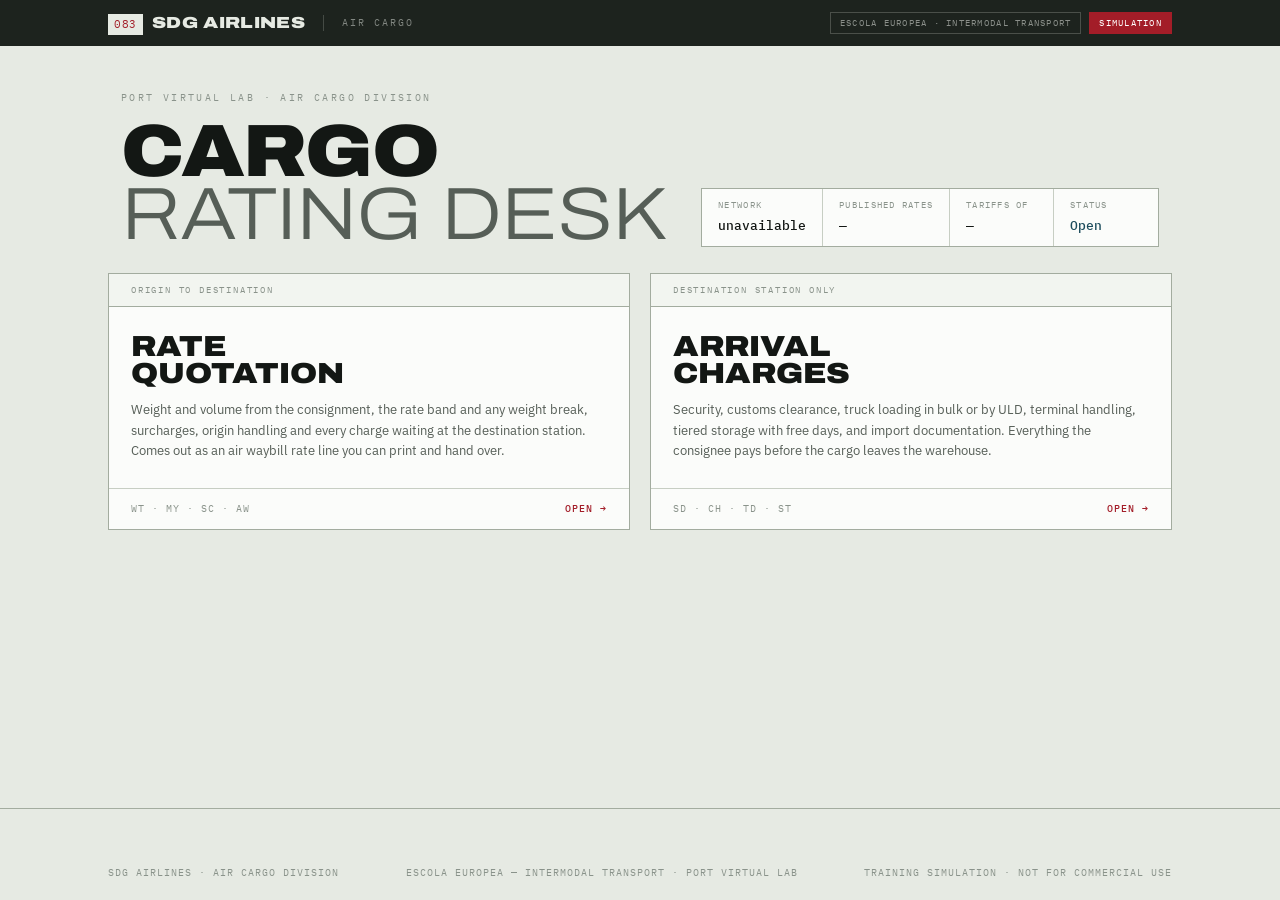
==== commit 37dee9ce: "Add files via upload" ====
--- a/gas/Index.html
+++ b/gas/Index.html
@@ -1,235 +1,501 @@
 <!DOCTYPE html>
-<html lang="es">
+<html lang="en">
 <head>
 <meta charset="UTF-8">
 <meta name="viewport" content="width=device-width, initial-scale=1.0">
-<title>SDG Airlines — Herramientas</title>
+<title>SDG Airlines — Air cargo tools</title>
 <link rel="preconnect" href="https://fonts.googleapis.com">
-<link href="https://fonts.googleapis.com/css2?family=Barlow+Condensed:wght@400;700;800;900&family=Barlow:wght@300;400;500;600&family=DM+Mono:wght@300;400;500&display=swap" rel="stylesheet">
+<link rel="preconnect" href="https://fonts.gstatic.com" crossorigin>
+<link href="https://fonts.googleapis.com/css2?family=Archivo:wdth,wght@75..125,300..900&family=IBM+Plex+Mono:wght@300;400;500;600&family=IBM+Plex+Sans:wght@400;500;600&display=swap" rel="stylesheet">
 <style>
-/* ══ SDG Airlines — sistema visual compartido ══════════════════ */
+/* ═══════════════════════════════════════════════════════════════
+   SDG AIRLINES — AIR CARGO
+   Visual system derived from the Air Waybill itself: carbonless
+   form stock, hairline rules, numbered boxes, typewritten data,
+   and a single carbon-red impression reserved for what is owed.
+   ═══════════════════════════════════════════════════════════════ */
+
 *,*::before,*::after{box-sizing:border-box;margin:0;padding:0}
 
 :root{
-  --blue:#0057B8; --blue-dk:#003F88; --blue-xdk:#001F45;
-  --blue-lt:#E8F1FB; --blue-mid:#C2D8F5;
-  --gold:#E8A020; --gold-lt:#FEF3DC;
-  --red:#C8391A; --green:#1A7A44; --green-lt:#E4F5EC;
-  --ink:#0A0F1A; --ink-mid:#3A4455; --ink-soft:#7A8799;
-  --rule:#D0D8E4; --rule-dk:#B0BDD0;
-  --bg:#F4F6F9; --white:#fff;
-  --wrap:1060px;
-}
-html{scroll-behavior:smooth}
-body{font-family:'Barlow',system-ui,sans-serif;background:var(--bg);color:var(--ink);min-height:100vh}
-a{color:inherit}
-
-/* ── barra superior ── */
-.topbar{background:var(--blue-xdk);height:44px;display:flex;align-items:center;padding:0 40px;gap:20px;position:sticky;top:0;z-index:100}
-.topbar-brand{font-family:'Barlow Condensed',sans-serif;font-size:16px;font-weight:800;color:#fff;letter-spacing:.1em;text-transform:uppercase;display:flex;align-items:center;gap:10px;text-decoration:none}
-.topbar-brand::before{content:'✈';font-size:14px;color:var(--gold)}
-.topbar-sep{width:1px;height:18px;background:rgba(255,255,255,.15)}
-.topbar-sub{font-family:'DM Mono',monospace;font-size:10px;color:rgba(255,255,255,.45);letter-spacing:.12em;text-transform:uppercase}
-.topbar-right{margin-left:auto;display:flex;align-items:center;gap:10px}
-.tb-pill{font-family:'DM Mono',monospace;font-size:9px;letter-spacing:.1em;text-transform:uppercase;padding:3px 10px;border-radius:2px;border:1px solid rgba(255,255,255,.15);color:rgba(255,255,255,.45)}
-.tb-pill.sim{background:var(--gold);border-color:var(--gold);color:var(--blue-xdk);font-weight:500}
-.tb-pill.live{background:var(--green-lt);border-color:var(--green);color:var(--green);font-weight:500}
-
-/* ── cabecera ── */
-.hero{background:var(--blue);padding:0 40px;position:relative;overflow:hidden}
-.hero::before{content:'';position:absolute;inset:0;background-image:repeating-linear-gradient(-55deg,transparent 0,transparent 22px,rgba(255,255,255,.03) 22px,rgba(255,255,255,.03) 24px)}
-.hero-inner{max-width:var(--wrap);margin:0 auto;padding:32px 0;position:relative}
-.hero-label{font-family:'DM Mono',monospace;font-size:10px;color:rgba(255,255,255,.45);letter-spacing:.18em;text-transform:uppercase;margin-bottom:10px}
-.hero-h1{font-family:'Barlow Condensed',sans-serif;font-size:clamp(34px,5vw,50px);font-weight:900;line-height:.92;color:#fff;text-transform:uppercase}
-.hero-h1 .stripe{color:var(--gold)}
-.hero-meta{margin-top:18px;display:flex;border:1px solid rgba(255,255,255,.15);border-radius:3px;overflow:hidden;width:fit-content;flex-wrap:wrap}
-.hm-cell{padding:8px 16px;border-right:1px solid rgba(255,255,255,.15);display:flex;flex-direction:column;gap:2px}
-.hm-cell:last-child{border-right:none}
-.hm-l{font-family:'DM Mono',monospace;font-size:8px;color:rgba(255,255,255,.4);letter-spacing:.12em;text-transform:uppercase}
-.hm-v{font-family:'DM Mono',monospace;font-size:12px;font-weight:500;color:#fff}
-.hm-v.gold{color:var(--gold)}
-.hm-v.ok{color:#6DDDA0}
-
-/* ── cuerpo ── */
-.wrap{max-width:var(--wrap);margin:0 auto;padding:28px 40px 80px}
-.sec-head{display:flex;align-items:center;gap:14px;margin-bottom:16px;padding-bottom:10px;border-bottom:2px solid var(--blue)}
-.sec-num{font-family:'Barlow Condensed',sans-serif;font-size:11px;font-weight:700;color:#fff;background:var(--blue);padding:2px 8px;border-radius:2px;letter-spacing:.08em}
-.sec-title{font-family:'Barlow Condensed',sans-serif;font-size:14px;font-weight:700;color:var(--blue-dk);letter-spacing:.12em;text-transform:uppercase}
-.form-section{margin-bottom:26px}
-
-/* ── formularios ── */
-.grid{display:grid;grid-template-columns:1fr 1fr;border:1px solid var(--rule-dk);border-radius:4px;overflow:hidden;background:#fff}
-.grid .field{padding:14px 18px;border-right:1px solid var(--rule);border-bottom:1px solid var(--rule)}
-.grid .field:nth-child(2n){border-right:none}
-.grid .field.full{grid-column:1/-1;border-right:none}
-.field label{display:block;font-family:'DM Mono',monospace;font-size:9px;color:var(--ink-soft);letter-spacing:.14em;text-transform:uppercase;margin-bottom:6px}
-.req{color:var(--red)}
-.field select,.field input{width:100%;padding:8px 10px;border:1px solid var(--rule-dk);border-radius:3px;background:var(--bg);color:var(--ink);font-family:'Barlow',sans-serif;font-size:13px;font-weight:500;appearance:none;-webkit-appearance:none}
-.field select:focus,.field input:focus{outline:2px solid var(--blue);outline-offset:1px;background:var(--blue-lt)}
-.hint{font-family:'DM Mono',monospace;font-size:9px;color:var(--ink-soft);margin-top:5px;letter-spacing:.06em}
-
-/* ── piezas ── */
-.pieces{border:1px solid var(--rule-dk);border-radius:4px;background:#fff;overflow:hidden}
-.piece-row{display:grid;grid-template-columns:.8fr 1fr .8fr .8fr .8fr 40px;gap:10px;padding:12px 18px;border-bottom:1px solid var(--rule);align-items:end}
-.piece-row:last-of-type{border-bottom:none}
-.piece-row .field{padding:0;border:none}
-.btn-mini{height:34px;border:1px solid var(--rule-dk);background:var(--bg);border-radius:3px;cursor:pointer;font-size:15px;color:var(--ink-soft);line-height:1}
-.btn-mini:hover{background:var(--blue-lt);color:var(--blue);border-color:var(--blue)}
-.pieces-foot{padding:12px 18px;background:var(--blue-lt);border-top:1px solid var(--blue-mid);display:flex;gap:24px;flex-wrap:wrap;align-items:center}
-.cp{display:flex;flex-direction:column;gap:2px}
-.cp-l{font-family:'DM Mono',monospace;font-size:8px;color:var(--ink-soft);letter-spacing:.12em;text-transform:uppercase}
-.cp-v{font-family:'DM Mono',monospace;font-size:13px;font-weight:500;color:var(--blue-dk)}
-.cp-v.hi{color:var(--blue);font-weight:700}
-
-/* ── botón principal ── */
-.btn-calc{display:flex;align-items:center;justify-content:center;gap:14px;width:100%;height:56px;margin:22px 0;background:var(--blue);color:#fff;border:none;border-radius:4px;font-family:'Barlow Condensed',sans-serif;font-size:17px;font-weight:700;letter-spacing:.12em;text-transform:uppercase;cursor:pointer;box-shadow:0 4px 16px rgba(0,63,136,.25);transition:background .2s,transform .2s}
-.btn-calc:hover{background:var(--blue-dk);transform:translateY(-1px)}
-.btn-calc .ico{transition:transform .35s}
-.btn-calc:hover .ico{transform:translateX(6px) translateY(-3px)}
-
-/* ── resultado ── */
-.res{display:none;margin-top:30px}
-.res.on{display:block}
-.res-head{background:var(--blue-xdk);padding:22px 28px;border-radius:4px 4px 0 0;display:grid;grid-template-columns:1fr auto;gap:20px;align-items:start}
-.res-route{font-family:'Barlow Condensed',sans-serif;font-size:44px;font-weight:900;color:var(--gold);line-height:1}
-.res-sub{font-family:'Barlow Condensed',sans-serif;font-size:14px;color:rgba(255,255,255,.5);letter-spacing:.1em;text-transform:uppercase;margin-top:4px}
-.res-chips{display:flex;flex-wrap:wrap;gap:6px;margin-top:12px}
-.chip{font-family:'DM Mono',monospace;font-size:9px;padding:3px 10px;border-radius:2px;border:1px solid rgba(255,255,255,.15);color:rgba(255,255,255,.55);letter-spacing:.08em;text-transform:uppercase}
-.res-actions{display:flex;flex-direction:column;gap:8px}
-.btn-ghost{font-family:'Barlow Condensed',sans-serif;font-size:12px;font-weight:700;letter-spacing:.1em;text-transform:uppercase;padding:9px 18px;border-radius:3px;border:1px solid rgba(255,255,255,.2);background:transparent;color:rgba(255,255,255,.6);cursor:pointer;white-space:nowrap}
-.btn-ghost:hover{background:rgba(255,255,255,.08);color:#fff}
-
-.bk{background:#fff;border:1px solid var(--rule-dk);border-top:none;overflow-x:auto}
-table.bk-t{width:100%;border-collapse:collapse}
-.bk-t thead tr{background:var(--bg);border-bottom:2px solid var(--rule-dk)}
-.bk-t th{padding:10px 20px;font-family:'DM Mono',monospace;font-size:9px;font-weight:400;color:var(--ink-soft);text-transform:uppercase;letter-spacing:.14em;text-align:left}
-.bk-t th:last-child,.bk-t td:last-child{text-align:right}
-.bk-t tbody tr{border-bottom:1px solid var(--rule)}
-.bk-t tbody tr:hover{background:var(--blue-lt)}
-.bk-t td{padding:12px 20px;vertical-align:middle}
-.c-name{font-size:13px;font-weight:600}
-.c-detail{font-family:'DM Mono',monospace;font-size:10px;font-weight:300;color:var(--ink-soft);margin-top:3px}
-.c-code{font-family:'DM Mono',monospace;font-size:9px;color:var(--ink-soft);border:1px solid var(--rule);border-radius:2px;padding:2px 6px;margin-right:8px}
-.amt{font-family:'DM Mono',monospace;font-size:13px;font-weight:500}
-.divider td{background:var(--bg)!important;padding:7px 20px!important;border-top:2px solid var(--blue)!important;font-family:'Barlow Condensed',sans-serif;font-size:11px;font-weight:700;color:var(--blue-dk);letter-spacing:.1em;text-transform:uppercase}
-.sub-row{background:rgba(0,87,184,.06)}
-.sub-row td{font-family:'Barlow Condensed',sans-serif;font-weight:700;color:var(--blue-dk);letter-spacing:.06em;text-transform:uppercase}
-.total-row{background:var(--blue-xdk)}
-.total-row td{padding:18px 20px}
-.total-l{font-family:'Barlow Condensed',sans-serif;font-size:16px;font-weight:800;color:#fff;letter-spacing:.08em;text-transform:uppercase}
-.total-a{font-family:'DM Mono',monospace;font-size:22px;font-weight:500;color:var(--gold)}
-
-.notice{padding:14px 20px;background:var(--blue-lt);border-top:1px solid var(--blue-mid);border-radius:0 0 4px 4px}
-.notice-t{font-family:'DM Mono',monospace;font-size:9px;font-weight:500;color:var(--blue);letter-spacing:.12em;text-transform:uppercase;margin-bottom:5px}
-.notice-x{font-size:12px;color:var(--ink-mid);line-height:1.55}
-.warn{padding:12px 20px;background:var(--gold-lt);border-left:4px solid var(--gold);font-size:12px;color:var(--ink-mid);line-height:1.5}
-.warn strong{display:block;color:var(--ink)}
-.err{padding:12px 20px;background:#FDECE8;border-left:4px solid var(--red);font-size:13px;color:var(--ink-mid)}
-
-/* ── tarjetas del vestíbulo ── */
-.cards{display:flex;gap:20px;flex-wrap:wrap;max-width:var(--wrap);margin:0 auto;padding:36px 40px 0}
-.card{flex:1;min-width:280px;background:#fff;border:1px solid var(--rule);border-radius:6px;overflow:hidden;text-decoration:none;display:flex;flex-direction:column;transition:transform .25s,box-shadow .25s,border-color .25s}
-.card:hover{transform:translateY(-5px);box-shadow:0 20px 44px rgba(0,63,136,.16);border-color:var(--blue)}
-.card-bar{height:4px;background:var(--blue)}
-.card-bar.gold{background:var(--gold)}
-.card-body{padding:26px 26px 22px;flex:1}
-.card-icon{width:46px;height:46px;border-radius:10px;background:var(--blue-lt);border:1px solid rgba(0,87,184,.15);display:flex;align-items:center;justify-content:center;font-size:21px;margin-bottom:18px}
-.card-icon.gold-bg{background:var(--gold-lt);border-color:rgba(232,160,32,.25)}
-.card-label{font-family:'DM Mono',monospace;font-size:9px;color:var(--ink-soft);letter-spacing:.14em;text-transform:uppercase;margin-bottom:6px}
-.card-title{font-family:'Barlow Condensed',sans-serif;font-size:26px;font-weight:800;color:var(--blue-xdk);text-transform:uppercase;line-height:1;margin-bottom:10px}
-.card-desc{font-size:13px;color:var(--ink-soft);line-height:1.55}
-.card-foot{padding:13px 26px;border-top:1px solid var(--rule);background:var(--bg);display:flex;justify-content:space-between;align-items:center}
-.tag{font-family:'DM Mono',monospace;font-size:9px;padding:3px 8px;border-radius:2px;background:#fff;border:1px solid var(--rule);color:var(--ink-soft);margin-right:6px}
-.card-cta{font-family:'Barlow Condensed',sans-serif;font-size:12px;font-weight:700;letter-spacing:.1em;text-transform:uppercase;color:var(--blue)}
-
-footer{background:var(--blue-xdk);padding:16px 40px;display:flex;justify-content:space-between;flex-wrap:wrap;gap:10px;margin-top:40px}
-.f-brand{font-family:'Barlow Condensed',sans-serif;font-size:13px;font-weight:700;color:rgba(255,255,255,.45);letter-spacing:.1em;text-transform:uppercase}
-.f-note{font-family:'DM Mono',monospace;font-size:9px;color:rgba(255,255,255,.25);letter-spacing:.1em;text-transform:uppercase}
-
-@media(max-width:720px){
-  .topbar,.hero,footer{padding-left:18px;padding-right:18px}
-  .tb-pill:not(.sim):not(.live){display:none}
-  .wrap,.cards{padding-left:18px;padding-right:18px}
-  .grid{grid-template-columns:1fr}
-  .grid .field{border-right:none}
-  .piece-row{grid-template-columns:1fr 1fr;gap:8px}
-  .res-head{grid-template-columns:1fr}
-}
+  /* AWB copy stock — original 1 is issued on pale green carbonless paper */
+  --paper:      #E6EAE3;
+  --form:       #FBFCFA;
+  --form-alt:   #F2F5F0;
+
+  --ink:        #131714;
+  --ink-2:      #565E57;
+  --ink-3:      #8A938B;
+
+  --rule:       #C7CEC3;
+  --rule-2:     #A3AC9F;
+  --rule-3:     #1D231E;
+
+  /* the carbon impression: totals, mandatory boxes, dangerous goods */
+  --carbon:     #A31D28;
+  --carbon-tint:#F7E6E7;
+
+  /* validation stamp */
+  --stamp:      #1C4C5C;
+  --stamp-tint: #DCEAEE;
+
+  --shell: 1120px;
+}
+
+html{scroll-behavior:smooth;-webkit-text-size-adjust:100%}
+body{display:flex;flex-direction:column;min-height:100vh}
+.foot{margin-top:auto}
+body{
+  font-family:'IBM Plex Sans',system-ui,sans-serif;
+  font-size:14px;line-height:1.55;
+  background:var(--paper);color:var(--ink);
+  min-height:100vh;
+}
+a{color:inherit;text-decoration:none}
+
+/* the display face is Archivo stretched to airport-signage width */
+.sig{font-family:'Archivo',sans-serif;font-variation-settings:'wdth' 118;font-weight:800;text-transform:uppercase}
+.data{font-family:'IBM Plex Mono',monospace;font-variant-numeric:tabular-nums}
+
+/* ── carrier bar ─────────────────────────────────────────────── */
+.carrier{
+  background:var(--rule-3);color:var(--paper);
+  display:flex;align-items:center;gap:0;
+  height:46px;position:sticky;top:0;z-index:80;
+}
+.carrier-in{max-width:var(--shell);margin:0 auto;width:100%;display:flex;align-items:center;gap:18px;padding:0 28px}
+.mark{
+  font-family:'Archivo',sans-serif;font-variation-settings:'wdth' 125;
+  font-weight:900;font-size:16px;letter-spacing:.02em;text-transform:uppercase;
+  display:flex;align-items:baseline;gap:9px;
+}
+.mark .prefix{
+  font-family:'IBM Plex Mono',monospace;font-weight:400;font-size:11px;
+  color:var(--carbon);background:var(--paper);
+  padding:2px 6px;letter-spacing:.06em;
+}
+.carrier-role{
+  font-family:'IBM Plex Mono',monospace;font-size:10px;letter-spacing:.2em;
+  text-transform:uppercase;color:rgba(230,234,227,.5);
+  padding-left:18px;border-left:1px solid rgba(230,234,227,.2);
+}
+.carrier-end{margin-left:auto;display:flex;align-items:center;gap:8px}
+.flag{
+  font-family:'IBM Plex Mono',monospace;font-size:9px;letter-spacing:.14em;
+  text-transform:uppercase;padding:3px 9px;
+  border:1px solid rgba(230,234,227,.22);color:rgba(230,234,227,.55);
+}
+.flag.sim{background:var(--carbon);border-color:var(--carbon);color:#fff}
+.flag.live{background:var(--stamp);border-color:var(--stamp);color:#fff}
+
+/* ── masthead ────────────────────────────────────────────────── */
+.masthead{
+  max-width:var(--shell);margin:0 auto;padding:44px 28px 26px;
+  display:grid;grid-template-columns:1fr auto;gap:36px;align-items:end;
+}
+.eyebrow{
+  font-family:'IBM Plex Mono',monospace;font-size:10px;letter-spacing:.24em;
+  text-transform:uppercase;color:var(--ink-3);margin-bottom:14px;
+}
+.headline{
+  font-family:'Archivo',sans-serif;font-variation-settings:'wdth' 112;
+  font-weight:900;font-size:clamp(38px,6.5vw,74px);line-height:.86;
+  letter-spacing:-.018em;text-transform:uppercase;
+}
+.headline .thin{
+  font-variation-settings:'wdth' 112;font-weight:300;
+  color:var(--ink-2);display:block;
+}
+/* the box-number strip: these are real AWB box references */
+.strip{display:flex;flex-wrap:wrap;border:1px solid var(--rule-2);background:var(--form)}
+.strip-cell{padding:9px 16px;border-right:1px solid var(--rule);min-width:104px}
+.strip-cell:last-child{border-right:none}
+.strip-k{font-family:'IBM Plex Mono',monospace;font-size:9px;letter-spacing:.14em;text-transform:uppercase;color:var(--ink-3);display:block;margin-bottom:3px}
+.strip-v{font-family:'IBM Plex Mono',monospace;font-size:13px;font-weight:500;color:var(--ink)}
+.strip-v.ok{color:var(--stamp)}
+
+/* ── shell ───────────────────────────────────────────────────── */
+.shell{max-width:var(--shell);margin:0 auto;padding:0 28px 90px}
+
+/* ── numbered form boxes ─────────────────────────────────────── */
+.box{border:1px solid var(--rule-2);background:var(--form);margin-bottom:20px}
+.box-head{
+  display:flex;align-items:center;gap:12px;
+  padding:9px 16px;border-bottom:1px solid var(--rule-2);
+  background:var(--form-alt);
+}
+.box-n{
+  font-family:'IBM Plex Mono',monospace;font-size:11px;font-weight:500;
+  width:24px;height:22px;display:flex;align-items:center;justify-content:center;
+  background:var(--rule-3);color:var(--paper);flex-shrink:0;
+}
+.box-t{
+  font-family:'Archivo',sans-serif;font-variation-settings:'wdth' 112;
+  font-weight:700;font-size:13px;letter-spacing:.11em;text-transform:uppercase;
+}
+.box-note{
+  margin-left:auto;font-family:'IBM Plex Mono',monospace;font-size:10px;
+  color:var(--ink-3);letter-spacing:.04em;
+}
+
+/* ── fields ──────────────────────────────────────────────────── */
+.fields{display:grid;grid-template-columns:1fr 1fr}
+.field{padding:13px 16px;border-right:1px solid var(--rule);border-bottom:1px solid var(--rule)}
+.field:nth-child(2n){border-right:none}
+.field.wide{grid-column:1/-1;border-right:none}
+.fields>.field:nth-last-child(-n+1){border-bottom:none}
+.field label{
+  display:block;font-family:'IBM Plex Mono',monospace;font-size:9px;
+  letter-spacing:.15em;text-transform:uppercase;color:var(--ink-3);margin-bottom:6px;
+}
+.req{color:var(--carbon)}
+.field select,.field input{
+  width:100%;padding:8px 10px;
+  border:1px solid var(--rule-2);background:#fff;color:var(--ink);
+  font-family:'IBM Plex Mono',monospace;font-size:13px;font-weight:400;
+  border-radius:0;appearance:none;-webkit-appearance:none;
+}
+.field select{
+  background-image:linear-gradient(45deg,transparent 50%,var(--ink-2) 50%),linear-gradient(135deg,var(--ink-2) 50%,transparent 50%);
+  background-position:calc(100% - 15px) 15px,calc(100% - 10px) 15px;
+  background-size:5px 5px,5px 5px;background-repeat:no-repeat;padding-right:30px;
+}
+.field select:focus,.field input:focus{outline:2px solid var(--stamp);outline-offset:0;border-color:var(--stamp)}
+.field input::placeholder{color:var(--ink-3)}
+.note{font-family:'IBM Plex Mono',monospace;font-size:9.5px;color:var(--ink-3);margin-top:5px;letter-spacing:.02em}
+
+/* ── consignment lines ───────────────────────────────────────── */
+.lines-head,.line{
+  display:grid;grid-template-columns:.7fr 1fr .8fr .8fr .8fr 38px;
+  gap:10px;padding:9px 16px;align-items:center;
+}
+.lines-head{
+  border-bottom:1px solid var(--rule);background:var(--form-alt);
+  font-family:'IBM Plex Mono',monospace;font-size:9px;letter-spacing:.13em;
+  text-transform:uppercase;color:var(--ink-3);
+}
+.line{border-bottom:1px solid var(--rule)}
+.ll{display:none}
+.line input{
+  width:100%;padding:6px 8px;border:1px solid var(--rule);background:#fff;
+  font-family:'IBM Plex Mono',monospace;font-size:13px;border-radius:0;
+}
+.line input:focus{outline:2px solid var(--stamp);border-color:var(--stamp)}
+.x{
+  height:32px;border:1px solid var(--rule);background:var(--form-alt);
+  cursor:pointer;font-family:'IBM Plex Mono',monospace;font-size:14px;
+  color:var(--ink-3);line-height:1;border-radius:0;
+}
+.x:hover{background:var(--carbon-tint);color:var(--carbon);border-color:var(--carbon)}
+.add{
+  font-family:'IBM Plex Mono',monospace;font-size:11px;letter-spacing:.09em;
+  text-transform:uppercase;padding:7px 14px;border:1px dashed var(--rule-2);
+  background:transparent;color:var(--ink-2);cursor:pointer;border-radius:0;
+}
+.add:hover{border-style:solid;border-color:var(--stamp);color:var(--stamp);background:var(--stamp-tint)}
+
+.tally{
+  display:flex;flex-wrap:wrap;gap:0;padding:0;
+  border-top:1px solid var(--rule-2);background:var(--form-alt);
+}
+.tally-pad{padding:12px 16px;display:flex;align-items:center}
+.tally-cell{padding:12px 16px;border-left:1px solid var(--rule);min-width:118px}
+.tally-k{font-family:'IBM Plex Mono',monospace;font-size:9px;letter-spacing:.13em;text-transform:uppercase;color:var(--ink-3);display:block;margin-bottom:2px}
+.tally-v{font-family:'IBM Plex Mono',monospace;font-size:14px;font-weight:400}
+.tally-v.key{font-weight:600;color:var(--carbon)}
+
+/* ── execute ─────────────────────────────────────────────────── */
+.execute{
+  width:100%;height:60px;margin:4px 0 34px;
+  background:var(--rule-3);color:var(--paper);border:none;border-radius:0;
+  font-family:'Archivo',sans-serif;font-variation-settings:'wdth' 118;
+  font-weight:800;font-size:15px;letter-spacing:.2em;text-transform:uppercase;
+  cursor:pointer;display:flex;align-items:center;justify-content:center;gap:16px;
+  transition:background .18s;
+}
+.execute:hover{background:var(--carbon)}
+.execute::before,.execute::after{
+  content:'';height:1px;width:34px;background:currentColor;opacity:.45;
+}
+
+/* ── quotation document ──────────────────────────────────────── */
+.doc{display:none;scroll-margin-top:66px}
+.doc.on{display:block}
+.doc-sheet{background:var(--form);border:1px solid var(--rule-3)}
+
+.doc-top{
+  display:grid;grid-template-columns:1fr auto;gap:26px;
+  padding:24px 26px;border-bottom:2px solid var(--rule-3);
+}
+.doc-carrier{
+  font-family:'Archivo',sans-serif;font-variation-settings:'wdth' 125;
+  font-weight:900;font-size:21px;text-transform:uppercase;letter-spacing:.01em;
+}
+.doc-kind{
+  font-family:'IBM Plex Mono',monospace;font-size:10px;letter-spacing:.2em;
+  text-transform:uppercase;color:var(--ink-3);margin-top:4px;
+}
+.doc-lane{
+  font-family:'Archivo',sans-serif;font-variation-settings:'wdth' 118;
+  font-weight:900;font-size:40px;line-height:1;margin-top:16px;letter-spacing:-.01em;
+}
+.doc-lane .arrow{color:var(--carbon);margin:0 8px}
+.doc-cities{font-family:'IBM Plex Mono',monospace;font-size:11px;letter-spacing:.14em;text-transform:uppercase;color:var(--ink-2);margin-top:6px}
+.doc-ref{text-align:right;min-width:190px}
+.doc-ref dl{display:grid;grid-template-columns:auto auto;gap:4px 14px;justify-content:end}
+.doc-ref dt{font-family:'IBM Plex Mono',monospace;font-size:9px;letter-spacing:.13em;text-transform:uppercase;color:var(--ink-3)}
+.doc-ref dd{font-family:'IBM Plex Mono',monospace;font-size:11px;font-weight:500}
+
+.tools{display:flex;gap:8px;justify-content:flex-end;margin-top:14px}
+.tool{
+  font-family:'IBM Plex Mono',monospace;font-size:10px;letter-spacing:.1em;
+  text-transform:uppercase;padding:7px 13px;border:1px solid var(--rule-2);
+  background:transparent;color:var(--ink-2);cursor:pointer;border-radius:0;
+}
+.tool:hover{background:var(--rule-3);color:var(--paper);border-color:var(--rule-3)}
+
+/* the rate line — AWB box 22, the signature element */
+.rateline{border-bottom:2px solid var(--rule-3)}
+.rateline-cap{
+  padding:8px 26px;background:var(--rule-3);color:var(--paper);
+  font-family:'IBM Plex Mono',monospace;font-size:9px;letter-spacing:.22em;text-transform:uppercase;
+}
+.rateline table{width:100%;border-collapse:collapse}
+.rateline th{
+  padding:9px 12px;text-align:left;border-right:1px solid var(--rule);
+  border-bottom:1px solid var(--rule-2);
+  font-family:'IBM Plex Mono',monospace;font-size:8.5px;font-weight:400;
+  letter-spacing:.11em;text-transform:uppercase;color:var(--ink-3);
+  line-height:1.3;vertical-align:bottom;
+}
+.rateline td{
+  padding:14px 12px;border-right:1px solid var(--rule);
+  font-family:'IBM Plex Mono',monospace;font-size:16px;font-weight:400;
+}
+.rateline th:first-child,.rateline td:first-child{padding-left:26px}
+.rateline th:last-child,.rateline td:last-child{border-right:none;padding-right:26px;text-align:right}
+.rateline td:last-child{font-weight:600;font-size:17px}
+.rc{
+  display:inline-block;width:22px;height:22px;line-height:20px;text-align:center;
+  border:1px solid var(--rule-3);font-size:12px;font-weight:600;
+}
+.rc[data-c="M"]{background:var(--carbon);border-color:var(--carbon);color:#fff}
+
+/* charges ledger */
+.ledger{width:100%;border-collapse:collapse}
+.ledger tr{border-bottom:1px solid var(--rule)}
+.ledger td{padding:11px 26px;vertical-align:top}
+.ledger td:last-child{text-align:right;white-space:nowrap;width:1%}
+.band td{
+  background:var(--form-alt);padding:8px 26px;
+  border-top:1px solid var(--rule-2);border-bottom:1px solid var(--rule-2);
+  font-family:'IBM Plex Mono',monospace;font-size:9px;letter-spacing:.2em;
+  text-transform:uppercase;color:var(--ink-2);
+}
+.c-code{
+  display:inline-block;font-family:'IBM Plex Mono',monospace;font-size:10px;
+  border:1px solid var(--rule-2);padding:1px 6px;margin-right:10px;
+  color:var(--ink-2);letter-spacing:.05em;
+}
+.c-name{font-size:13.5px;font-weight:500;display:inline}
+.c-detail{font-family:'IBM Plex Mono',monospace;font-size:10.5px;color:var(--ink-3);margin-top:4px;padding-left:44px;line-height:1.5}
+.amt{font-family:'IBM Plex Mono',monospace;font-size:14px;font-variant-numeric:tabular-nums}
+/* a charge that exists but is not in force: shown, greyed, struck through */
+.ledger tr.off td{color:var(--ink-3)}
+.ledger tr.off .c-code{border-style:dashed;opacity:.6}
+.ledger tr.off .c-name{font-weight:400}
+.ledger tr.off .amt{color:var(--rule-2);text-decoration:line-through}
+.sub-row td{background:var(--form-alt);font-family:'IBM Plex Mono',monospace;font-size:11px;letter-spacing:.11em;text-transform:uppercase;font-weight:500}
+.sub-row .amt{font-size:14px;font-weight:600}
+
+/* the carbon impression */
+.grand{
+  display:grid;grid-template-columns:1fr auto;align-items:center;gap:20px;
+  padding:22px 26px;background:var(--rule-3);color:var(--paper);
+}
+.grand-k{
+  font-family:'Archivo',sans-serif;font-variation-settings:'wdth' 118;
+  font-weight:800;font-size:15px;letter-spacing:.17em;text-transform:uppercase;
+}
+.grand-sub{font-family:'IBM Plex Mono',monospace;font-size:10px;color:rgba(230,234,227,.5);letter-spacing:.1em;margin-top:3px}
+.grand-v{
+  font-family:'IBM Plex Mono',monospace;font-size:31px;font-weight:500;
+  color:#fff;border:2px solid var(--carbon);background:var(--carbon);
+  padding:6px 18px;letter-spacing:.01em;
+}
+
+.terms{padding:18px 26px;border-top:1px solid var(--rule-2);background:var(--form-alt)}
+.terms-k{font-family:'IBM Plex Mono',monospace;font-size:9px;letter-spacing:.18em;text-transform:uppercase;color:var(--ink-3);margin-bottom:7px}
+.terms-x{font-size:12px;color:var(--ink-2);line-height:1.6;max-width:66ch}
+.sign{display:none;margin-top:22px;padding-top:9px;border-top:1px solid var(--rule-2);font-family:'IBM Plex Mono',monospace;font-size:9px;letter-spacing:.13em;text-transform:uppercase;color:var(--ink-3);width:230px}
+
+.alert{padding:12px 26px;background:var(--carbon-tint);border-left:3px solid var(--carbon);font-size:12.5px;color:var(--ink-2)}
+.alert strong{display:block;color:var(--carbon);font-weight:600;margin-bottom:2px}
+
+/* ── lobby ───────────────────────────────────────────────────── */
+.desks{display:grid;grid-template-columns:1fr 1fr;gap:20px;max-width:var(--shell);margin:0 auto;padding:0 28px}
+.desk{border:1px solid var(--rule-2);background:var(--form);display:flex;flex-direction:column;transition:border-color .18s,transform .18s}
+.desk:hover{border-color:var(--rule-3);transform:translateY(-3px)}
+.desk-n{
+  padding:9px 22px;border-bottom:1px solid var(--rule-2);background:var(--form-alt);
+  font-family:'IBM Plex Mono',monospace;font-size:9px;letter-spacing:.2em;
+  text-transform:uppercase;color:var(--ink-3);
+}
+.desk-b{padding:26px 22px;flex:1}
+.desk-t{
+  font-family:'Archivo',sans-serif;font-variation-settings:'wdth' 115;
+  font-weight:900;font-size:29px;line-height:.95;text-transform:uppercase;margin-bottom:12px;
+}
+.desk-x{font-size:13px;color:var(--ink-2);line-height:1.6}
+.desk-f{
+  padding:12px 22px;border-top:1px solid var(--rule);
+  display:flex;justify-content:space-between;align-items:center;
+  font-family:'IBM Plex Mono',monospace;font-size:10px;letter-spacing:.1em;text-transform:uppercase;
+}
+.desk-codes{color:var(--ink-3)}
+.desk-go{color:var(--carbon);font-weight:500}
+
+/* ── footer ──────────────────────────────────────────────────── */
+.foot{border-top:1px solid var(--rule-2);margin-top:auto;padding-top:36px}
+.foot-in{
+  max-width:var(--shell);margin:0 auto;padding:20px 28px;
+  display:flex;justify-content:space-between;gap:14px;flex-wrap:wrap;
+  font-family:'IBM Plex Mono',monospace;font-size:10px;letter-spacing:.1em;
+  text-transform:uppercase;color:var(--ink-3);
+}
+
+/* ── responsive ──────────────────────────────────────────────── */
+@media(max-width:860px){
+  .carrier-in,.masthead,.shell,.desks,.foot-in{padding-left:16px;padding-right:16px}
+  .carrier-role,.flag:not(.sim):not(.live){display:none}
+  .masthead{grid-template-columns:1fr;gap:22px;padding-top:30px}
+  .fields{grid-template-columns:1fr}
+  .field{border-right:none}
+  .lines-head{display:none}
+  .line{grid-template-columns:1fr 1fr;gap:12px 10px;padding:16px 16px 14px;position:relative}
+  .ll{
+    display:block;font-family:'IBM Plex Mono',monospace;font-size:9px;
+    letter-spacing:.13em;text-transform:uppercase;color:var(--ink-3);margin-bottom:5px;
+  }
+  .line .x{position:absolute;top:14px;right:16px;width:30px;height:26px}
+  .line>div:first-child{padding-right:42px}
+  .line>div:nth-child(5){grid-column:1/-1}
+  .tally-cell{flex:1;min-width:96px}
+  .tally-pad{width:100%;border-bottom:1px solid var(--rule)}
+  .tally-pad .add{width:100%}
+  .desks{grid-template-columns:1fr}
+  .doc-top{grid-template-columns:1fr}
+  .doc-ref{text-align:left}
+  .doc-ref dl{justify-content:start}
+  .tools{justify-content:flex-start}
+  .doc-lane{font-size:31px}
+  .rateline{overflow-x:auto}
+  .rateline table{min-width:560px}
+  .grand{grid-template-columns:1fr;gap:12px}
+  .grand-v{font-size:26px;text-align:center}
+  .c-detail{padding-left:0}
+}
+
+/* ── printed quotation ───────────────────────────────────────── */
 @media print{
-  .topbar,.hero,.form-section,.btn-calc,.pieces,footer,.btn-ghost,.res-actions{display:none!important}
-  .res{display:block!important;margin:0}
-  body{background:#fff}
-  .res-head{background:#001F45;-webkit-print-color-adjust:exact;print-color-adjust:exact}
-}
+  @page{size:A4;margin:14mm 13mm}
+  .carrier,.masthead,.box,.execute,.foot,.tools,.alert{display:none!important}
+  .shell{padding:0;max-width:none}
+  html,body{background:#fff;color:#000;font-size:10.5pt}
+  .doc{display:block!important}
+  .doc-sheet{border:1.2pt solid #000;break-inside:avoid}
+  .doc-top{padding:14pt 16pt;border-bottom:1.6pt solid #000}
+  .doc-lane{font-size:26pt}
+  .doc-carrier{font-size:16pt}
+  .rateline-cap{background:#000!important;color:#fff!important;-webkit-print-color-adjust:exact;print-color-adjust:exact}
+  .rateline td{font-size:12pt;padding:9pt 8pt}
+  .rateline th:first-child,.rateline td:first-child{padding-left:16pt}
+  .rateline th:last-child,.rateline td:last-child{padding-right:16pt}
+  .ledger td{padding:6pt 16pt}
+  .ledger tr{break-inside:avoid}
+  .band td,/* a charge that exists but is not in force: shown, greyed, struck through */
+.ledger tr.off td{color:var(--ink-3)}
+.ledger tr.off .c-code{border-style:dashed;opacity:.6}
+.ledger tr.off .c-name{font-weight:400}
+.ledger tr.off .amt{color:var(--rule-2);text-decoration:line-through}
+.sub-row td{background:#EEE!important;-webkit-print-color-adjust:exact;print-color-adjust:exact}
+  .grand{background:#000!important;color:#fff!important;-webkit-print-color-adjust:exact;print-color-adjust:exact;padding:14pt 16pt}
+  .grand-v{background:#000!important;border:1.2pt solid #fff;font-size:20pt}
+  .terms{background:#fff!important;border-top:.6pt solid #000}
+  .terms-x{max-width:none;font-size:8.5pt}
+  .sign{display:block}
+  .rc[data-c="M"]{background:#000!important;border-color:#000!important;-webkit-print-color-adjust:exact;print-color-adjust:exact}
+}
+
 @media(prefers-reduced-motion:reduce){*{transition:none!important;animation:none!important}}
 
 </style>
 </head>
 <body>
 
-<header class="topbar">
-  <span class="topbar-brand">SDG Airlines</span>
-  <div class="topbar-sep"></div>
-  <div class="topbar-sub">Air Cargo Division</div>
-  <div class="topbar-right">
-    <div class="tb-pill">Escola Europea · Intermodal Transport</div>
-    <div class="tb-pill sim">⬡ Simulación</div>
+<header class="carrier">
+  <div class="carrier-in">
+    <span class="mark"><span class="prefix">083</span>SDG Airlines</span>
+    <span class="carrier-role">Air cargo</span>
+    <span class="carrier-end">
+      <span class="flag">Escola Europea &middot; Intermodal Transport</span>
+      <span class="flag sim">Simulation</span>
+    </span>
   </div>
 </header>
 
-<div class="hero">
-  <div class="hero-inner">
-    <div class="hero-label">Herramientas de simulación · Port Virtual Lab</div>
-    <h1 class="hero-h1">Suite de<br><span class="stripe">cotización</span></h1>
-    <div class="hero-meta">
-      <div class="hm-cell"><span class="hm-l">Red</span><span class="hm-v" id="net-airports">—</span></div>
-      <div class="hm-cell"><span class="hm-l">Tarifas de flete</span><span class="hm-v" id="net-lanes">—</span></div>
-      <div class="hm-cell"><span class="hm-l">Datos de</span><span class="hm-v gold" id="net-updated">—</span></div>
-      <div class="hm-cell"><span class="hm-l">Estado</span><span class="hm-v ok">Operativo</span></div>
-    </div>
+<div class="masthead">
+  <div>
+    <div class="eyebrow">Port Virtual Lab &middot; air cargo division</div>
+    <h1 class="headline">Cargo<span class="thin">rating desk</span></h1>
+  </div>
+  <div class="strip">
+    <div class="strip-cell"><span class="strip-k">Network</span><span class="strip-v" id="n-airports">—</span></div>
+    <div class="strip-cell"><span class="strip-k">Published rates</span><span class="strip-v" id="n-lanes">—</span></div>
+    <div class="strip-cell"><span class="strip-k">Tariffs of</span><span class="strip-v" id="n-updated">—</span></div>
+    <div class="strip-cell"><span class="strip-k">Status</span><span class="strip-v ok">Open</span></div>
   </div>
 </div>
 
-<div class="cards">
-  <a class="card" href="?page=quote" target="_top">
-    <div class="card-bar"></div>
-    <div class="card-body">
-      <div class="card-icon">✈</div>
-      <div class="card-label">Origen → destino</div>
-      <div class="card-title">Cotización<br>completa</div>
-      <div class="card-desc">Flete aéreo con tramos de peso y salto de tramo, recargos, THC en salida y todos los cargos de llegada. Sale una cotización imprimible con referencia y validez.</div>
+<div class="desks">
+  <a class="desk" href="?page=quote" target="_top">
+    <div class="desk-n">Origin to destination</div>
+    <div class="desk-b">
+      <div class="desk-t">Rate<br>quotation</div>
+      <div class="desk-x">Weight and volume from the consignment, the rate band and any weight break, surcharges, origin handling and every charge waiting at the destination station. Comes out as an air waybill rate line you can print and hand over.</div>
     </div>
-    <div class="card-foot">
-      <div><span class="tag">Flete</span><span class="tag">Recargos</span><span class="tag">Llegada</span></div>
-      <span class="card-cta">Abrir →</span>
+    <div class="desk-f">
+      <span class="desk-codes">WT &middot; MY &middot; SC &middot; AW</span>
+      <span class="desk-go">Open &rarr;</span>
     </div>
   </a>
 
-  <a class="card" href="?page=arrival" target="_top">
-    <div class="card-bar gold"></div>
-    <div class="card-body">
-      <div class="card-icon gold-bg">🛬</div>
-      <div class="card-label">Sólo destino</div>
-      <div class="card-title">Cargos de<br>llegada</div>
-      <div class="card-desc">Seguridad, aduana, carga a camión, THC, almacenaje por tramos con días libres y documentos de importación en el aeropuerto de destino.</div>
+  <a class="desk" href="?page=arrival" target="_top">
+    <div class="desk-n">Destination station only</div>
+    <div class="desk-b">
+      <div class="desk-t">Arrival<br>charges</div>
+      <div class="desk-x">Security, customs clearance, truck loading in bulk or by ULD, terminal handling, tiered storage with free days, and import documentation. Everything the consignee pays before the cargo leaves the warehouse.</div>
     </div>
-    <div class="card-foot">
-      <div><span class="tag">Seguridad</span><span class="tag">Aduana</span><span class="tag">Almacenaje</span></div>
-      <span class="card-cta">Abrir →</span>
+    <div class="desk-f">
+      <span class="desk-codes">SD &middot; CH &middot; TD &middot; ST</span>
+      <span class="desk-go">Open &rarr;</span>
     </div>
   </a>
 </div>
 
-<footer>
-  <div class="f-brand">SDG Airlines · Air Cargo Division · Escola Europea · Port Virtual Lab</div>
-  <div class="f-note">Simulación educativa · Sin uso comercial</div>
+<footer class="foot">
+  <div class="foot-in">
+    <span>SDG Airlines &middot; Air Cargo Division</span>
+    <span>Escola Europea &mdash; Intermodal Transport &middot; Port Virtual Lab</span>
+    <span>Training simulation &middot; not for commercial use</span>
+  </div>
 </footer>
 
 <script>
 /* ══════════════════════════════════════════════════════════════
-   SDG Airlines — motor de cálculo
-   Sin DOM, sin dependencias. Funciona en navegador y en Apps Script.
-   Toda la aritmética vive aquí; la interfaz sólo pinta el resultado.
+   SDG AIRLINES — quotation engine
+   No DOM, no dependencies. Runs in the browser and in Apps Script.
+   All arithmetic lives here; the interface only renders the result.
    ══════════════════════════════════════════════════════════════ */
 (function (root) {
   "use strict";
@@ -243,8 +509,8 @@
     return Math.ceil((n - 1e-9) / step) * step;
   }
 
-  /* ── Peso facturable ────────────────────────────────────────
-     piezas: [{ qty, weightKg, l, w, h }]  (dimensiones en cm)     */
+  /* ── Chargeable weight ──────────────────────────────────────
+     pieces: [{ qty, weightKg, l, w, h }]   dimensions in cm       */
   function chargeableWeight(pieces, volumetricFactor, rounding) {
     var vf = volumetricFactor || 167;
     var gross = 0, volumetric = 0;
@@ -259,32 +525,32 @@
       gross: round2(gross),
       volumetric: round2(volumetric),
       chargeable: round2(ceilTo(cw, rounding || 0)),
-      basis: volumetric > gross ? "volumen" : "peso real"
+      basis: volumetric > gross ? "volumetric" : "actual"
     };
   }
 
-  /* ── Búsqueda de tarifa de flete ────────────────────────────
-     Prioridad: par O/D exacto → comodín "*" hacia el destino.     */
+  /* ── Freight rate lookup ────────────────────────────────────
+     Priority: exact O/D pair, then the "*" wildcard to that dest. */
   function findRoute(data, origin, destination) {
     var r = data.routes || {};
     if (r[origin] && r[origin][destination]) {
-      return { rate: r[origin][destination], source: "acuerdo " + origin + "–" + destination };
+      return { rate: r[origin][destination], source: origin + "\u2013" + destination + " contract rate" };
     }
     if (r["*"] && r["*"][destination]) {
-      return { rate: r["*"][destination], source: "tarifa general a " + destination };
+      return { rate: r["*"][destination], source: "published rate to " + destination };
     }
     return null;
   }
 
   function rateForWeight(rate, kg) {
-    if (kg >= 500) return { perKg: rate.r500, band: "+500 kg" };
-    if (kg >= 300) return { perKg: rate.r300, band: "300–499 kg" };
-    if (kg >= 100) return { perKg: rate.r100, band: "100–299 kg" };
-    return { perKg: rate.r0, band: "menos de 100 kg" };
-  }
-
-  /* Salto de tramo (weight break): si facturar al siguiente escalón
-     sale más barato, se factura a ese peso. Es práctica IATA real. */
+    if (kg >= 500) return { perKg: rate.r500, band: "500 kg and over" };
+    if (kg >= 300) return { perKg: rate.r300, band: "300\u2013499 kg" };
+    if (kg >= 100) return { perKg: rate.r100, band: "100\u2013299 kg" };
+    return { perKg: rate.r0, band: "under 100 kg" };
+  }
+
+  /* Weight break: when billing at the next breakpoint costs less,
+     the shipment is rated at that weight. Standard IATA practice.  */
   function bestFreight(rate, cw) {
     var direct = rateForWeight(rate, cw);
     var best = {
@@ -307,12 +573,12 @@
     return best;
   }
 
-  /* ── Fase 1: flete + THC en origen ──────────────────────────── */
+  /* ── Phase 1: freight and origin handling ───────────────────── */
   function freightQuote(data, input) {
     var lines = [];
     var found = findRoute(data, input.origin, input.destination);
     if (!found) {
-      return { error: "No hay tarifa publicada para " + input.origin + " → " + input.destination };
+      return { error: "No rate published for " + input.origin + " \u2192 " + input.destination };
     }
     var rate = found.rate;
     var cw = Number(input.chargeableWeight) || 0;
@@ -320,48 +586,39 @@
     var fr = bestFreight(rate, cw);
 
     lines.push({
-      code: "FRT",
-      label: "Flete aéreo",
-      detail: found.source + " · " + fr.band + " a " + fr.perKg.toFixed(3) + "/kg" +
-        (fr.weightBreak ? " · facturado a " + fr.billedWeight + " kg por salto de tramo" : "") +
-        (fr.minApplied ? " · mínimo aplicado" : ""),
+      code: "WT",
+      due: "C",
+      label: "Weight charge",
+      detail: found.source + " \u00b7 " + fr.band + " at " + fr.perKg.toFixed(3) + "/kg" +
+        (fr.weightBreak ? " \u00b7 rated at " + fr.billedWeight + " kg on the weight break" : "") +
+        (fr.minApplied ? " \u00b7 minimum charge applied" : ""),
       amount: fr.amount
     });
 
-    if (rate.fsc) {
-      lines.push({
-        code: "FSC",
-        label: "Recargo de combustible",
-        detail: rate.fsc.toFixed(3) + "/kg × " + fr.billedWeight + " kg",
-        amount: round2(rate.fsc * fr.billedWeight)
-      });
-    }
-    if (rate.ssc) {
-      lines.push({
-        code: "SSC",
-        label: "Recargo de seguridad",
-        detail: rate.ssc.toFixed(3) + "/kg × " + fr.billedWeight + " kg",
-        amount: round2(rate.ssc * fr.billedWeight)
-      });
-    }
-
-    // THC en salida: se usa la tabla del aeropuerto de origen.
+    lines.push(...surchargeLines(data, {
+      km: Number(input.distanceKm) || distanceBetween(data, input.origin, input.destination),
+      chargeableWeight: cw, freight: fr.amount, customs: input.customs,
+    }));
+
+    // Origin terminal handling, priced from the origin airport table.
     var org = data.arrival_charges[input.origin];
     if (org) {
       var fam = thcFamily(data, input.cargoType);
       var min = org["thc_" + fam + "_min"], per = org["thc_" + fam + "_rate"];
       lines.push({
-        code: "THC-DEP",
-        label: "THC en origen (" + famLabel(fam) + ")",
-        detail: "máx(" + min.toFixed(2) + " , " + per.toFixed(3) + "/kg × " + cw + " kg)",
+        code: "TH",
+        due: "C",
+        label: "Terminal handling at origin \u2014 " + famLabel(fam),
+        detail: "greater of " + min.toFixed(2) + " or " + per.toFixed(3) + "/kg \u00d7 " + cw + " kg",
         amount: round2(Math.max(min, per * cw))
       });
     }
 
     lines.push({
-      code: "AWB",
-      label: "Emisión de AWB",
-      detail: mawbs + " MAWB",
+      code: "AW",
+      due: "A",
+      label: "Air waybill fee",
+      detail: mawbs + " master air waybill(s) issued",
       amount: round2(25 * mawbs)
     });
 
@@ -370,12 +627,54 @@
       destination: input.destination,
       chargeableWeight: cw,
       billedWeight: fr.billedWeight,
+      rateLine: {
+        pieces: Number(input.pieces) || 1,
+        grossWeight: Number(input.grossWeight) || cw,
+        rateClass: fr.minApplied ? "M" : (fr.billedWeight < 100 ? "N" : "Q"),
+        chargeableWeight: fr.billedWeight,
+        rate: fr.perKg,
+        total: fr.amount
+      },
       transitDays: rate.transit || null,
       lines: lines,
       subtotal: round2(lines.reduce(function (s, l) { return s + l.amount; }, 0))
     };
   }
 
+  function distanceBetween(data, o, d) {
+    var m = data.distances || {};
+    return (m[o] && m[o][d]) || (m[d] && m[d][o]) || 0;
+  }
+
+  /* Surcharges come from tariffs/surcharges.csv. One marked applies="disabled"
+     still appears on the quotation, priced at zero and flagged, so the reader
+     can see the charge exists and is simply not in force today. */
+  function surchargeLines(data, ctx) {
+    return (data.surcharges || []).map(function (s) {
+      var off = s.applies === "disabled" ||
+                (s.applies === "customs_required" && !ctx.customs);
+      var amount = 0, basis = "";
+      if (s.basis === "flat") { amount = s.amount; basis = "flat charge per shipment"; }
+      else if (s.basis === "per_kg") {
+        amount = s.amount * ctx.chargeableWeight;
+        basis = s.amount.toFixed(3) + "/kg \u00d7 " + ctx.chargeableWeight + " kg";
+      } else if (s.basis === "per_km") {
+        amount = s.amount * ctx.km;
+        basis = s.amount.toFixed(3) + "/km \u00d7 " + Math.round(ctx.km) + " km";
+      } else if (s.basis === "percent_freight") {
+        amount = s.amount * ctx.freight;
+        basis = (s.amount * 100).toFixed(1) + "% of the weight charge";
+      }
+      return {
+        code: s.code, due: "C", label: s.label,
+        detail: off ? (s.applies === "disabled" ? "not in force for this shipment"
+                                                : "customs clearance not required") : basis,
+        amount: off ? 0 : round2(amount),
+        inactive: off,
+      };
+    });
+  }
+
   function thcFamily(data, cargoTypeId) {
     var t = (data.config.cargo_types || []).filter(function (c) { return c.id === cargoTypeId; })[0];
     return t ? t.thc : "gen";
@@ -385,36 +684,39 @@
     return t ? t.storage : "gen";
   }
   function famLabel(f) {
-    return { gen: "carga general", dg: "mercancías peligrosas", pha: "farma / temperatura", cool: "cámara de frío" }[f] || f;
-  }
-
-  /* ── Fase 2: cargos de llegada en destino ───────────────────── */
+    return { gen: "general cargo", dg: "dangerous goods", pha: "pharma / temperature controlled", cool: "cool chamber" }[f] || f;
+  }
+
+  /* ── Phase 2: charges at the destination airport ────────────── */
   function arrivalQuote(data, input) {
     var t = data.arrival_charges[input.airport];
-    if (!t) return { error: "Sin tabla de cargos de llegada para " + input.airport };
+    if (!t) return { error: "No arrival tariff on file for " + input.airport };
 
     var cw = Number(input.chargeableWeight) || 0;
     var mawbs = Math.max(1, Number(input.mawbs) || 1);
     var lines = [];
 
     lines.push({
-      code: "SEC",
-      label: "Seguridad en llegada",
-      detail: "máx(" + t.sec_min.toFixed(2) + " , " + t.sec_rate.toFixed(3) + "/kg × " + cw + " kg)",
+      code: "SD",
+      due: "C",
+      label: "Security at arrival",
+      detail: "greater of " + t.sec_min.toFixed(2) + " or " + t.sec_rate.toFixed(3) + "/kg \u00d7 " + cw + " kg",
       amount: round2(Math.max(t.sec_min, t.sec_rate * cw))
     });
 
     if (input.customs) {
       lines.push({
-        code: "CUS",
-        label: "Formalidades aduaneras",
-        detail: "máx(" + t.cus_min.toFixed(2) + " , " + t.cus_rate.toFixed(3) + "/kg × " + cw + " kg)",
+        code: "CH",
+        due: "A",
+        label: "Customs clearance formalities",
+        detail: "greater of " + t.cus_min.toFixed(2) + " or " + t.cus_rate.toFixed(3) + "/kg \u00d7 " + cw + " kg",
         amount: round2(Math.max(t.cus_min, t.cus_rate * cw))
       });
       lines.push({
-        code: "DOC",
-        label: "Gestión de documentos de importación",
-        detail: t.imp_doc_fee.toFixed(2) + " por MAWB × " + mawbs,
+        code: "DB",
+        due: "A",
+        label: "Import documentation handling",
+        detail: t.imp_doc_fee.toFixed(2) + " per MAWB \u00d7 " + mawbs,
         amount: round2(Math.max(t.imp_doc_min, t.imp_doc_fee * mawbs))
       });
     }
@@ -422,26 +724,29 @@
     if (input.handling === "ULD") {
       var ulds = Math.max(1, Number(input.ulds) || 1);
       lines.push({
-        code: "TRK",
-        label: "Carga a camión — ULD",
-        detail: t.truck_uld_fee.toFixed(2) + " por ULD × " + ulds,
+        code: "LU",
+        due: "C",
+        label: "Truck loading \u2014 ULD",
+        detail: t.truck_uld_fee.toFixed(2) + " per ULD \u00d7 " + ulds,
         amount: round2(Math.max(t.truck_uld_min, t.truck_uld_fee * ulds))
       });
     } else {
       lines.push({
-        code: "TRK",
-        label: "Carga a camión — granel",
-        detail: "máx(" + t.truck_bulk_min.toFixed(2) + " , " + t.truck_bulk_fee_mawb.toFixed(2) +
-          " × " + mawbs + " MAWB + " + t.truck_bulk_rate.toFixed(3) + "/kg × " + cw + " kg)",
+        code: "LB",
+        due: "C",
+        label: "Truck loading \u2014 bulk",
+        detail: "greater of " + t.truck_bulk_min.toFixed(2) + " or " + t.truck_bulk_fee_mawb.toFixed(2) +
+          " \u00d7 " + mawbs + " MAWB + " + t.truck_bulk_rate.toFixed(3) + "/kg \u00d7 " + cw + " kg",
         amount: round2(Math.max(t.truck_bulk_min, t.truck_bulk_fee_mawb * mawbs + t.truck_bulk_rate * cw))
       });
     }
 
     var fam = thcFamily(data, input.cargoType);
     lines.push({
-      code: "THC-ARR",
-      label: "THC en destino (" + famLabel(fam) + ")",
-      detail: "máx(" + t["thc_" + fam + "_min"].toFixed(2) + " , " + t["thc_" + fam + "_rate"].toFixed(3) + "/kg × " + cw + " kg)",
+      code: "TD",
+      due: "C",
+      label: "Terminal handling at destination \u2014 " + famLabel(fam),
+      detail: "greater of " + t["thc_" + fam + "_min"].toFixed(2) + " or " + t["thc_" + fam + "_rate"].toFixed(3) + "/kg \u00d7 " + cw + " kg",
       amount: round2(Math.max(t["thc_" + fam + "_min"], t["thc_" + fam + "_rate"] * cw))
     });
 
@@ -474,20 +779,21 @@
     var units = Math.ceil(cw / unit);
 
     var amount = fee * mawbs + units * (r1 * d1 + r2 * d2);
-    var detail = free + " días libres · " + units + " × " + unit + " kg · " +
-      d1 + " día(s) a " + r1.toFixed(2) + (d2 ? " + " + d2 + " día(s) a " + r2.toFixed(2) : "") +
-      " + " + fee.toFixed(2) + "/MAWB";
-    if (payable === 0) detail = days + " día(s) dentro de los " + free + " días libres";
+    var detail = free + " free days \u00b7 " + units + " \u00d7 " + unit + " kg \u00b7 " +
+      d1 + " day(s) at " + r1.toFixed(2) + (d2 ? " + " + d2 + " day(s) at " + r2.toFixed(2) : "") +
+      " + " + fee.toFixed(2) + " per MAWB";
+    if (payable === 0) detail = days + " day(s), within the " + free + " free days";
 
     return {
-      code: "STO",
-      label: "Almacenaje — " + famLabel(fam),
+      code: "ST",
+      due: "C",
+      label: "Storage \u2014 " + famLabel(fam),
       detail: detail,
       amount: round2(amount)
     };
   }
 
-  /* ── Cotización completa ────────────────────────────────────── */
+  /* ── Complete quotation ─────────────────────────────────────── */
   function fullQuote(data, input) {
     var cur = input.currency || data.config.base_currency;
     var fx = ((data.config.currencies || {})[cur] || {}).rate_from_base || 1;
@@ -510,7 +816,8 @@
     function convert(block) {
       return {
         lines: block.lines.map(function (l) {
-          return { code: l.code, label: l.label, detail: l.detail, amount: round2(l.amount * fx) };
+          return { code: l.code, due: l.due, label: l.label, detail: l.detail,
+                   inactive: l.inactive, amount: round2(l.amount * fx) };
         }),
         subtotal: round2(block.subtotal * fx)
       };
@@ -526,6 +833,11 @@
       transitDays: dep.transitDays,
       chargeableWeight: dep.chargeableWeight,
       billedWeight: dep.billedWeight,
+      rateLine: (function () {
+        var rl = dep.rateLine;
+        return { pieces: rl.pieces, grossWeight: rl.grossWeight, rateClass: rl.rateClass,
+                 chargeableWeight: rl.chargeableWeight, rate: round2(rl.rate * fx), total: round2(rl.total * fx) };
+      })(),
       departure: d,
       arrival: a,
       total: round2(d.subtotal + a.subtotal),
@@ -558,6 +870,8 @@
     freightQuote: freightQuote,
     arrivalQuote: arrivalQuote,
     fullQuote: fullQuote,
+    surchargeLines: surchargeLines,
+    distanceBetween: distanceBetween,
     formatMoney: formatMoney,
     round2: round2
   };
@@ -566,12 +880,12 @@
 </script>
 <script>
 /* ══════════════════════════════════════════════════════════════
-   SDG Airlines — carga de datos
-   Dos modos, misma forma de salida:
-     local  → docs/data/tariffs.json (generado por scripts/build.py)
-     sheet  → lee el Google Sheet en vivo vía gviz CSV
-   El modo se fija en data/config.json → data_source.mode, y se puede
-   forzar en la URL con ?source=sheet o ?source=local.
+   SDG AIRLINES — data loading
+   Two modes, one output shape:
+     local  → docs/data/tariffs.json, built by scripts/build.py
+     sheet  → reads the Google Sheet live over gviz CSV
+   The mode is set in data/config.json → data_source.mode, and can be
+   forced from the URL with ?source=sheet or ?source=local.
    ══════════════════════════════════════════════════════════════ */
 (function (root) {
   "use strict";
@@ -664,7 +978,7 @@
     var ds = config.data_source, id = ds.sheet_id, tabs = ds.sheets;
     return Promise.all([tabs.airports, tabs.arrival_charges, tabs.routes].map(function (tab) {
       return fetch(sheetURL(id, tab)).then(function (r) {
-        if (!r.ok) throw new Error("No se pudo leer la pestaña '" + tab + "' (HTTP " + r.status + ")");
+        if (!r.ok) throw new Error("Could not read the '" + tab + "' tab (HTTP " + r.status + ")");
         return r.text();
       }).then(parseCSV);
     })).then(function (parts) {
@@ -676,7 +990,7 @@
     var forced = new URLSearchParams(location.search).get("source");
     return fetch(JSON_URL, { cache: "no-cache" })
       .then(function (r) {
-        if (!r.ok) throw new Error("Falta data/tariffs.json — ejecuta `python scripts/build.py`");
+        if (!r.ok) throw new Error("data/tariffs.json is missing — run `python scripts/build.py`");
         return r.json();
       })
       .then(function (bundle) {
@@ -685,8 +999,8 @@
         return loadFromSheet(bundle.config)
           .then(function (live) { live.source = "sheet"; live.generated_at = new Date().toISOString(); return live; })
           .catch(function (err) {
-            console.warn("Modo hoja no disponible, se usa la copia local:", err.message);
-            bundle.source = "local (la hoja no respondió)";
+            console.warn("Live sheet unavailable, falling back to the bundled copy:", err.message);
+            bundle.source = "local (sheet did not respond)";
             return bundle;
           });
       });
@@ -698,19 +1012,19 @@
 </script>
 <script>
 SDGData.load().then(function (d) {
-  document.getElementById('net-airports').textContent =
-    d.airports.filter(function (a) { return a.active; }).length + ' aeropuertos';
+  document.getElementById('n-airports').textContent =
+    d.airports.filter(function (a) { return a.active; }).length + ' stations';
   var lanes = 0;
   Object.keys(d.routes).forEach(function (o) { lanes += Object.keys(d.routes[o]).length; });
-  document.getElementById('net-lanes').textContent = lanes + ' tarifas';
-  document.getElementById('net-updated').textContent = (d.generated_at || '').slice(0, 10) || '—';
+  document.getElementById('n-lanes').textContent = lanes + ' lanes';
+  document.getElementById('n-updated').textContent = (d.generated_at || '').slice(0, 10) || '—';
 }).catch(function (e) {
-  document.getElementById('net-airports').textContent = 'sin datos';
+  document.getElementById('n-airports').textContent = 'unavailable';
   console.error(e);
 });
 </script>
 <script>
-window.__SDG_TARIFFS__ = {"generated_at": "2026-08-25T06:22:48+00:00", "config": {"brand": {"airline": "SDG Airlines", "division": "Air Cargo Division", "operator": "Escola Europea – Intermodal Transport", "programme": "Port Virtual Lab", "disclaimer": "Educational simulation · Not for commercial use"}, "base_currency": "EUR", "currencies": {"EUR": {"symbol": "€", "label": "Euro", "rate_from_base": 1.0}, "USD": {"symbol": "$", "label": "US Dollar", "rate_from_base": 1.08}}, "volumetric_factor": 167, "chargeable_weight_rounding": 0.5, "storage": {"unit_kg": 100, "tier_1_last_day": 20}, "cargo_types": [{"id": "GEN", "label": "General Cargo", "thc": "gen", "storage": "gen"}, {"id": "DGR", "label": "Dangerous Goods (DGR)", "thc": "dg", "storage": "dg"}, {"id": "PHA", "label": "Pharma", "thc": "pha", "storage": "cool"}, {"id": "PER", "label": "Perishable / Temperature Controlled", "thc": "pha", "storage": "cool"}, {"id": "VAL", "label": "Valuable / Vulnerable Goods", "thc": "gen", "storage": "gen"}], "quote": {"reference_prefix": "SDG", "validity_days": 15}, "data_source": {"mode": "local", "sheet_id": "1gOVYF-CoBiaGt3JmyMOuczZq_H0CUIAXmNQJ5vD0QVc", "sheets": {"airports": "airports", "arrival_charges": "arrival_charges", "routes": "routes"}}}, "airports": [{"code": "ALG", "name": "ALGIER", "country": "Algeria", "region": "North Africa", "active": true}, {"code": "AMM", "name": "AMMAN", "country": "Jordan", "region": "Middle East", "active": true}, {"code": "AMS", "name": "AMSTERDAM", "country": "Netherlands", "region": "Europe", "active": true}, {"code": "ATH", "name": "ATHENS", "country": "Greece", "region": "Europe", "active": true}, {"code": "BCN", "name": "BARCELONA", "country": "Spain", "region": "Europe", "active": true}, {"code": "BEY", "name": "BEYRUT", "country": "Lebanon", "region": "Middle East", "active": true}, {"code": "BKK", "name": "BANGKOK", "country": "Thailand", "region": "Asia", "active": true}, {"code": "BOM", "name": "MUMBAI", "country": "India", "region": "Asia", "active": true}, {"code": "CAI", "name": "CAIRO", "country": "Egypt", "region": "North Africa", "active": true}, {"code": "CMN", "name": "CASABLANCA", "country": "Morocco", "region": "North Africa", "active": true}, {"code": "DXB", "name": "DUBAI", "country": "United Arab Emirates", "region": "Middle East", "active": true}, {"code": "FCO", "name": "ROMA", "country": "Italy", "region": "Europe", "active": true}, {"code": "HKG", "name": "HONG KONG", "country": "China", "region": "Asia", "active": true}, {"code": "IST", "name": "ISTANBUL", "country": "Turkey", "region": "Europe / Middle East", "active": true}, {"code": "JED", "name": "JEDDAH", "country": "Saudi Arabia", "region": "Middle East", "active": true}, {"code": "LIS", "name": "LISBON", "country": "Portugal", "region": "Europe", "active": true}, {"code": "MAD", "name": "MADRID", "country": "Spain", "region": "Europe", "active": true}, {"code": "MLA", "name": "LUQA", "country": "Malta", "region": "Europe", "active": true}, {"code": "MRS", "name": "MARSEILLE", "country": "France", "region": "Europe", "active": true}, {"code": "NKC", "name": "NOUAKCHOTT", "country": "Mauritania", "region": "North Africa", "active": true}, {"code": "PUS", "name": "BUSAN", "country": "South Korea", "region": "Asia", "active": true}, {"code": "TIA", "name": "TIRANA", "country": "Albania", "region": "Europe", "active": true}, {"code": "TIP", "name": "TRIPOLI", "country": "Libya", "region": "North Africa", "active": true}, {"code": "TLV", "name": "TEL AVIV", "country": "Israel", "region": "Middle East", "active": true}, {"code": "TUN", "name": "TUNIS", "country": "Tunisia", "region": "North Africa", "active": true}, {"code": "VLC", "name": "VALENCIA", "country": "Spain", "region": "Europe", "active": true}], "arrival_charges": {"ALG": {"currency": "EUR", "sec_min": 28.0, "sec_rate": 0.13, "cus_min": 36.4, "cus_rate": 0.07, "truck_bulk_min": 45.0, "truck_bulk_fee_mawb": 40.0, "truck_bulk_rate": 0.06, "truck_uld_min": 0.0, "truck_uld_fee": 36.4, "thc_gen_min": 1.05, "thc_gen_rate": 0.03, "thc_dg_min": 1.5, "thc_dg_rate": 0.033, "thc_pha_min": 1.5, "thc_pha_rate": 0.033, "st_gen_mawb_fee": 36.4, "st_gen_rate_1_20": 7.7, "st_gen_rate_21plus": 18.9, "st_gen_free_days": 5.0, "st_cool_mawb_fee": 39.0, "st_cool_rate_1_20": 16.0, "st_cool_rate_21plus": 26.0, "st_cool_free_days": 4.0, "st_dg_mawb_fee": 39.0, "st_dg_rate_1_20": 9.0, "st_dg_rate_21plus": 18.7, "st_dg_free_days": 6.0, "imp_doc_min": 0.0, "imp_doc_fee": 38.0}, "AMM": {"currency": "EUR", "sec_min": 28.01, "sec_rate": 0.14, "cus_min": 36.41, "cus_rate": 0.08, "truck_bulk_min": 45.01, "truck_bulk_fee_mawb": 40.01, "truck_bulk_rate": 0.07, "truck_uld_min": 0.0, "truck_uld_fee": 36.41, "thc_gen_min": 1.06, "thc_gen_rate": 0.031, "thc_dg_min": 1.51, "thc_dg_rate": 0.034, "thc_pha_min": 1.51, "thc_pha_rate": 0.034, "st_gen_mawb_fee": 39.4, "st_gen_rate_1_20": 10.7, "st_gen_rate_21plus": 21.9, "st_gen_free_days": 5.0, "st_cool_mawb_fee": 42.0, "st_cool_rate_1_20": 19.0, "st_cool_rate_21plus": 29.0, "st_cool_free_days": 4.0, "st_dg_mawb_fee": 42.0, "st_dg_rate_1_20": 12.0, "st_dg_rate_21plus": 21.7, "st_dg_free_days": 6.0, "imp_doc_min": 0.0, "imp_doc_fee": 38.0}, "AMS": {"currency": "EUR", "sec_min": 28.23, "sec_rate": 0.36, "cus_min": 36.63, "cus_rate": 0.3, "truck_bulk_min": 45.23, "truck_bulk_fee_mawb": 40.23, "truck_bulk_rate": 0.29, "truck_uld_min": 0.0, "truck_uld_fee": 36.63, "thc_gen_min": 1.28, "thc_gen_rate": 0.053, "thc_dg_min": 1.73, "thc_dg_rate": 0.056, "thc_pha_min": 1.73, "thc_pha_rate": 0.056, "st_gen_mawb_fee": 47.4, "st_gen_rate_1_20": 18.7, "st_gen_rate_21plus": 29.9, "st_gen_free_days": 5.0, "st_cool_mawb_fee": 50.0, "st_cool_rate_1_20": 27.0, "st_cool_rate_21plus": 37.0, "st_cool_free_days": 4.0, "st_dg_mawb_fee": 50.0, "st_dg_rate_1_20": 20.0, "st_dg_rate_21plus": 29.7, "st_dg_free_days": 6.0, "imp_doc_min": 0.0, "imp_doc_fee": 38.0}, "ATH": {"currency": "EUR", "sec_min": 28.02, "sec_rate": 0.15, "cus_min": 36.42, "cus_rate": 0.09, "truck_bulk_min": 45.02, "truck_bulk_fee_mawb": 40.02, "truck_bulk_rate": 0.08, "truck_uld_min": 0.0, "truck_uld_fee": 36.42, "thc_gen_min": 1.07, "thc_gen_rate": 0.032, "thc_dg_min": 1.52, "thc_dg_rate": 0.035, "thc_pha_min": 1.52, "thc_pha_rate": 0.035, "st_gen_mawb_fee": 42.4, "st_gen_rate_1_20": 13.7, "st_gen_rate_21plus": 24.9, "st_gen_free_days": 5.0, "st_cool_mawb_fee": 45.0, "st_cool_rate_1_20": 22.0, "st_cool_rate_21plus": 32.0, "st_cool_free_days": 4.0, "st_dg_mawb_fee": 45.0, "st_dg_rate_1_20": 15.0, "st_dg_rate_21plus": 24.7, "st_dg_free_days": 6.0, "imp_doc_min": 0.0, "imp_doc_fee": 38.0}, "BCN": {"currency": "EUR", "sec_min": 28.03, "sec_rate": 0.16, "cus_min": 36.43, "cus_rate": 0.1, "truck_bulk_min": 45.03, "truck_bulk_fee_mawb": 40.03, "truck_bulk_rate": 0.09, "truck_uld_min": 0.0, "truck_uld_fee": 36.43, "thc_gen_min": 1.08, "thc_gen_rate": 0.033, "thc_dg_min": 1.53, "thc_dg_rate": 0.036, "thc_pha_min": 1.53, "thc_pha_rate": 0.036, "st_gen_mawb_fee": 45.4, "st_gen_rate_1_20": 16.7, "st_gen_rate_21plus": 27.9, "st_gen_free_days": 5.0, "st_cool_mawb_fee": 48.0, "st_cool_rate_1_20": 25.0, "st_cool_rate_21plus": 35.0, "st_cool_free_days": 4.0, "st_dg_mawb_fee": 48.0, "st_dg_rate_1_20": 18.0, "st_dg_rate_21plus": 27.7, "st_dg_free_days": 6.0, "imp_doc_min": 0.0, "imp_doc_fee": 38.0}, "BEY": {"currency": "EUR", "sec_min": 28.04, "sec_rate": 0.17, "cus_min": 36.44, "cus_rate": 0.11, "truck_bulk_min": 45.04, "truck_bulk_fee_mawb": 40.04, "truck_bulk_rate": 0.1, "truck_uld_min": 0.0, "truck_uld_fee": 36.44, "thc_gen_min": 1.09, "thc_gen_rate": 0.034, "thc_dg_min": 1.54, "thc_dg_rate": 0.037, "thc_pha_min": 1.54, "thc_pha_rate": 0.037, "st_gen_mawb_fee": 48.4, "st_gen_rate_1_20": 19.7, "st_gen_rate_21plus": 30.9, "st_gen_free_days": 5.0, "st_cool_mawb_fee": 51.0, "st_cool_rate_1_20": 28.0, "st_cool_rate_21plus": 38.0, "st_cool_free_days": 4.0, "st_dg_mawb_fee": 51.0, "st_dg_rate_1_20": 21.0, "st_dg_rate_21plus": 30.7, "st_dg_free_days": 6.0, "imp_doc_min": 0.0, "imp_doc_fee": 38.0}, "BKK": {"currency": "EUR", "sec_min": 28.18, "sec_rate": 0.31, "cus_min": 36.58, "cus_rate": 0.25, "truck_bulk_min": 45.18, "truck_bulk_fee_mawb": 40.18, "truck_bulk_rate": 0.24, "truck_uld_min": 0.0, "truck_uld_fee": 36.58, "thc_gen_min": 1.23, "thc_gen_rate": 0.048, "thc_dg_min": 1.68, "thc_dg_rate": 0.051, "thc_pha_min": 1.68, "thc_pha_rate": 0.051, "st_gen_mawb_fee": 46.4, "st_gen_rate_1_20": 17.7, "st_gen_rate_21plus": 28.9, "st_gen_free_days": 5.0, "st_cool_mawb_fee": 49.0, "st_cool_rate_1_20": 26.0, "st_cool_rate_21plus": 36.0, "st_cool_free_days": 4.0, "st_dg_mawb_fee": 49.0, "st_dg_rate_1_20": 19.0, "st_dg_rate_21plus": 28.7, "st_dg_free_days": 6.0, "imp_doc_min": 0.0, "imp_doc_fee": 38.0}, "BOM": {"currency": "EUR", "sec_min": 28.19, "sec_rate": 0.32, "cus_min": 36.59, "cus_rate": 0.26, "truck_bulk_min": 45.19, "truck_bulk_fee_mawb": 40.19, "truck_bulk_rate": 0.25, "truck_uld_min": 0.0, "truck_uld_fee": 36.59, "thc_gen_min": 1.24, "thc_gen_rate": 0.049, "thc_dg_min": 1.69, "thc_dg_rate": 0.052, "thc_pha_min": 1.69, "thc_pha_rate": 0.052, "st_gen_mawb_fee": 44.4, "st_gen_rate_1_20": 15.7, "st_gen_rate_21plus": 26.9, "st_gen_free_days": 5.0, "st_cool_mawb_fee": 47.0, "st_cool_rate_1_20": 24.0, "st_cool_rate_21plus": 34.0, "st_cool_free_days": 4.0, "st_dg_mawb_fee": 47.0, "st_dg_rate_1_20": 17.0, "st_dg_rate_21plus": 26.7, "st_dg_free_days": 6.0, "imp_doc_min": 0.0, "imp_doc_fee": 38.0}, "CAI": {"currency": "EUR", "sec_min": 28.05, "sec_rate": 0.18, "cus_min": 36.45, "cus_rate": 0.12, "truck_bulk_min": 45.05, "truck_bulk_fee_mawb": 40.05, "truck_bulk_rate": 0.11, "truck_uld_min": 0.0, "truck_uld_fee": 36.45, "thc_gen_min": 1.1, "thc_gen_rate": 0.035, "thc_dg_min": 1.55, "thc_dg_rate": 0.038, "thc_pha_min": 1.55, "thc_pha_rate": 0.038, "st_gen_mawb_fee": 37.4, "st_gen_rate_1_20": 8.7, "st_gen_rate_21plus": 19.9, "st_gen_free_days": 5.0, "st_cool_mawb_fee": 40.0, "st_cool_rate_1_20": 17.0, "st_cool_rate_21plus": 27.0, "st_cool_free_days": 4.0, "st_dg_mawb_fee": 40.0, "st_dg_rate_1_20": 10.0, "st_dg_rate_21plus": 19.7, "st_dg_free_days": 6.0, "imp_doc_min": 0.0, "imp_doc_fee": 38.0}, "CMN": {"currency": "EUR", "sec_min": 28.06, "sec_rate": 0.19, "cus_min": 36.46, "cus_rate": 0.13, "truck_bulk_min": 45.06, "truck_bulk_fee_mawb": 40.06, "truck_bulk_rate": 0.12, "truck_uld_min": 0.0, "truck_uld_fee": 36.46, "thc_gen_min": 1.11, "thc_gen_rate": 0.036, "thc_dg_min": 1.56, "thc_dg_rate": 0.039, "thc_pha_min": 1.56, "thc_pha_rate": 0.039, "st_gen_mawb_fee": 40.4, "st_gen_rate_1_20": 11.7, "st_gen_rate_21plus": 22.9, "st_gen_free_days": 5.0, "st_cool_mawb_fee": 43.0, "st_cool_rate_1_20": 20.0, "st_cool_rate_21plus": 30.0, "st_cool_free_days": 4.0, "st_dg_mawb_fee": 43.0, "st_dg_rate_1_20": 13.0, "st_dg_rate_21plus": 22.7, "st_dg_free_days": 6.0, "imp_doc_min": 0.0, "imp_doc_fee": 38.0}, "DXB": {"currency": "EUR", "sec_min": 28.19, "sec_rate": 0.32, "cus_min": 36.59, "cus_rate": 0.26, "truck_bulk_min": 45.19, "truck_bulk_fee_mawb": 40.19, "truck_bulk_rate": 0.25, "truck_uld_min": 0.0, "truck_uld_fee": 36.59, "thc_gen_min": 1.24, "thc_gen_rate": 0.049, "thc_dg_min": 1.69, "thc_dg_rate": 0.052, "thc_pha_min": 1.69, "thc_pha_rate": 0.052, "st_gen_mawb_fee": 47.4, "st_gen_rate_1_20": 18.7, "st_gen_rate_21plus": 29.9, "st_gen_free_days": 5.0, "st_cool_mawb_fee": 50.0, "st_cool_rate_1_20": 27.0, "st_cool_rate_21plus": 37.0, "st_cool_free_days": 4.0, "st_dg_mawb_fee": 50.0, "st_dg_rate_1_20": 20.0, "st_dg_rate_21plus": 29.7, "st_dg_free_days": 6.0, "imp_doc_min": 0.0, "imp_doc_fee": 0.0}, "FCO": {"currency": "EUR", "sec_min": 28.07, "sec_rate": 0.2, "cus_min": 36.47, "cus_rate": 0.14, "truck_bulk_min": 45.07, "truck_bulk_fee_mawb": 40.07, "truck_bulk_rate": 0.13, "truck_uld_min": 0.0, "truck_uld_fee": 36.47, "thc_gen_min": 1.12, "thc_gen_rate": 0.037, "thc_dg_min": 1.57, "thc_dg_rate": 0.04, "thc_pha_min": 1.57, "thc_pha_rate": 0.04, "st_gen_mawb_fee": 38.4, "st_gen_rate_1_20": 9.7, "st_gen_rate_21plus": 20.9, "st_gen_free_days": 5.0, "st_cool_mawb_fee": 41.0, "st_cool_rate_1_20": 18.0, "st_cool_rate_21plus": 28.0, "st_cool_free_days": 4.0, "st_dg_mawb_fee": 41.0, "st_dg_rate_1_20": 11.0, "st_dg_rate_21plus": 20.7, "st_dg_free_days": 6.0, "imp_doc_min": 0.0, "imp_doc_fee": 38.0}, "HKG": {"currency": "EUR", "sec_min": 28.21, "sec_rate": 0.34, "cus_min": 36.61, "cus_rate": 0.28, "truck_bulk_min": 45.21, "truck_bulk_fee_mawb": 40.21, "truck_bulk_rate": 0.27, "truck_uld_min": 0.0, "truck_uld_fee": 36.61, "thc_gen_min": 1.26, "thc_gen_rate": 0.051, "thc_dg_min": 1.71, "thc_dg_rate": 0.054, "thc_pha_min": 1.71, "thc_pha_rate": 0.054, "st_gen_mawb_fee": 46.4, "st_gen_rate_1_20": 17.7, "st_gen_rate_21plus": 28.9, "st_gen_free_days": 5.0, "st_cool_mawb_fee": 49.0, "st_cool_rate_1_20": 26.0, "st_cool_rate_21plus": 36.0, "st_cool_free_days": 4.0, "st_dg_mawb_fee": 49.0, "st_dg_rate_1_20": 19.0, "st_dg_rate_21plus": 28.7, "st_dg_free_days": 6.0, "imp_doc_min": 0.0, "imp_doc_fee": 0.0}, "IST": {"currency": "EUR", "sec_min": 28.08, "sec_rate": 0.21, "cus_min": 36.48, "cus_rate": 0.15, "truck_bulk_min": 45.08, "truck_bulk_fee_mawb": 40.08, "truck_bulk_rate": 0.14, "truck_uld_min": 0.0, "truck_uld_fee": 36.48, "thc_gen_min": 1.13, "thc_gen_rate": 0.038, "thc_dg_min": 1.58, "thc_dg_rate": 0.041, "thc_pha_min": 1.58, "thc_pha_rate": 0.041, "st_gen_mawb_fee": 41.4, "st_gen_rate_1_20": 12.7, "st_gen_rate_21plus": 23.9, "st_gen_free_days": 5.0, "st_cool_mawb_fee": 44.0, "st_cool_rate_1_20": 21.0, "st_cool_rate_21plus": 31.0, "st_cool_free_days": 4.0, "st_dg_mawb_fee": 44.0, "st_dg_rate_1_20": 14.0, "st_dg_rate_21plus": 23.7, "st_dg_free_days": 6.0, "imp_doc_min": 0.0, "imp_doc_fee": 38.0}, "JED": {"currency": "EUR", "sec_min": 28.21, "sec_rate": 0.34, "cus_min": 36.61, "cus_rate": 0.28, "truck_bulk_min": 45.21, "truck_bulk_fee_mawb": 40.21, "truck_bulk_rate": 0.27, "truck_uld_min": 0.0, "truck_uld_fee": 36.61, "thc_gen_min": 1.26, "thc_gen_rate": 0.051, "thc_dg_min": 1.71, "thc_dg_rate": 0.054, "thc_pha_min": 1.71, "thc_pha_rate": 0.054, "st_gen_mawb_fee": 48.4, "st_gen_rate_1_20": 19.7, "st_gen_rate_21plus": 30.9, "st_gen_free_days": 5.0, "st_cool_mawb_fee": 51.0, "st_cool_rate_1_20": 28.0, "st_cool_rate_21plus": 38.0, "st_cool_free_days": 4.0, "st_dg_mawb_fee": 51.0, "st_dg_rate_1_20": 21.0, "st_dg_rate_21plus": 30.7, "st_dg_free_days": 6.0, "imp_doc_min": 0.0, "imp_doc_fee": 0.0}, "LIS": {"currency": "EUR", "sec_min": 28.09, "sec_rate": 0.22, "cus_min": 36.49, "cus_rate": 0.16, "truck_bulk_min": 45.09, "truck_bulk_fee_mawb": 40.09, "truck_bulk_rate": 0.15, "truck_uld_min": 0.0, "truck_uld_fee": 36.49, "thc_gen_min": 1.14, "thc_gen_rate": 0.039, "thc_dg_min": 1.59, "thc_dg_rate": 0.042, "thc_pha_min": 1.59, "thc_pha_rate": 0.042, "st_gen_mawb_fee": 39.4, "st_gen_rate_1_20": 10.7, "st_gen_rate_21plus": 21.9, "st_gen_free_days": 5.0, "st_cool_mawb_fee": 42.0, "st_cool_rate_1_20": 19.0, "st_cool_rate_21plus": 29.0, "st_cool_free_days": 4.0, "st_dg_mawb_fee": 42.0, "st_dg_rate_1_20": 12.0, "st_dg_rate_21plus": 21.7, "st_dg_free_days": 6.0, "imp_doc_min": 0.0, "imp_doc_fee": 38.0}, "MAD": {"currency": "EUR", "sec_min": 28.1, "sec_rate": 0.23, "cus_min": 36.5, "cus_rate": 0.17, "truck_bulk_min": 45.1, "truck_bulk_fee_mawb": 40.1, "truck_bulk_rate": 0.16, "truck_uld_min": 0.0, "truck_uld_fee": 36.5, "thc_gen_min": 1.15, "thc_gen_rate": 0.04, "thc_dg_min": 1.6, "thc_dg_rate": 0.043, "thc_pha_min": 1.6, "thc_pha_rate": 0.043, "st_gen_mawb_fee": 42.4, "st_gen_rate_1_20": 13.7, "st_gen_rate_21plus": 24.9, "st_gen_free_days": 5.0, "st_cool_mawb_fee": 45.0, "st_cool_rate_1_20": 22.0, "st_cool_rate_21plus": 32.0, "st_cool_free_days": 4.0, "st_dg_mawb_fee": 45.0, "st_dg_rate_1_20": 15.0, "st_dg_rate_21plus": 24.7, "st_dg_free_days": 6.0, "imp_doc_min": 0.0, "imp_doc_fee": 38.0}, "MLA": {"currency": "EUR", "sec_min": 28.11, "sec_rate": 0.24, "cus_min": 36.51, "cus_rate": 0.18, "truck_bulk_min": 45.11, "truck_bulk_fee_mawb": 40.11, "truck_bulk_rate": 0.17, "truck_uld_min": 0.0, "truck_uld_fee": 36.51, "thc_gen_min": 1.16, "thc_gen_rate": 0.041, "thc_dg_min": 1.61, "thc_dg_rate": 0.044, "thc_pha_min": 1.61, "thc_pha_rate": 0.044, "st_gen_mawb_fee": 40.4, "st_gen_rate_1_20": 11.7, "st_gen_rate_21plus": 22.9, "st_gen_free_days": 5.0, "st_cool_mawb_fee": 43.0, "st_cool_rate_1_20": 20.0, "st_cool_rate_21plus": 30.0, "st_cool_free_days": 4.0, "st_dg_mawb_fee": 43.0, "st_dg_rate_1_20": 13.0, "st_dg_rate_21plus": 22.7, "st_dg_free_days": 6.0, "imp_doc_min": 0.0, "imp_doc_fee": 38.0}, "MRS": {"currency": "EUR", "sec_min": 28.12, "sec_rate": 0.25, "cus_min": 36.52, "cus_rate": 0.19, "truck_bulk_min": 45.12, "truck_bulk_fee_mawb": 40.12, "truck_bulk_rate": 0.18, "truck_uld_min": 0.0, "truck_uld_fee": 36.52, "thc_gen_min": 1.17, "thc_gen_rate": 0.042, "thc_dg_min": 1.62, "thc_dg_rate": 0.045, "thc_pha_min": 1.62, "thc_pha_rate": 0.045, "st_gen_mawb_fee": 43.4, "st_gen_rate_1_20": 14.7, "st_gen_rate_21plus": 25.9, "st_gen_free_days": 5.0, "st_cool_mawb_fee": 46.0, "st_cool_rate_1_20": 23.0, "st_cool_rate_21plus": 33.0, "st_cool_free_days": 4.0, "st_dg_mawb_fee": 46.0, "st_dg_rate_1_20": 16.0, "st_dg_rate_21plus": 25.7, "st_dg_free_days": 6.0, "imp_doc_min": 0.0, "imp_doc_fee": 38.0}, "NKC": {"currency": "EUR", "sec_min": 28.13, "sec_rate": 0.26, "cus_min": 36.53, "cus_rate": 0.2, "truck_bulk_min": 45.13, "truck_bulk_fee_mawb": 40.13, "truck_bulk_rate": 0.19, "truck_uld_min": 0.0, "truck_uld_fee": 36.53, "thc_gen_min": 1.18, "thc_gen_rate": 0.043, "thc_dg_min": 1.63, "thc_dg_rate": 0.046, "thc_pha_min": 1.63, "thc_pha_rate": 0.046, "st_gen_mawb_fee": 41.4, "st_gen_rate_1_20": 12.7, "st_gen_rate_21plus": 23.9, "st_gen_free_days": 5.0, "st_cool_mawb_fee": 44.0, "st_cool_rate_1_20": 21.0, "st_cool_rate_21plus": 31.0, "st_cool_free_days": 4.0, "st_dg_mawb_fee": 44.0, "st_dg_rate_1_20": 14.0, "st_dg_rate_21plus": 23.7, "st_dg_free_days": 6.0, "imp_doc_min": 0.0, "imp_doc_fee": 38.0}, "PUS": {"currency": "EUR", "sec_min": 28.2, "sec_rate": 0.33, "cus_min": 36.6, "cus_rate": 0.27, "truck_bulk_min": 45.2, "truck_bulk_fee_mawb": 40.2, "truck_bulk_rate": 0.26, "truck_uld_min": 0.0, "truck_uld_fee": 36.6, "thc_gen_min": 1.25, "thc_gen_rate": 0.05, "thc_dg_min": 1.7, "thc_dg_rate": 0.053, "thc_pha_min": 1.7, "thc_pha_rate": 0.053, "st_gen_mawb_fee": 45.4, "st_gen_rate_1_20": 16.7, "st_gen_rate_21plus": 27.9, "st_gen_free_days": 5.0, "st_cool_mawb_fee": 48.0, "st_cool_rate_1_20": 25.0, "st_cool_rate_21plus": 35.0, "st_cool_free_days": 4.0, "st_dg_mawb_fee": 48.0, "st_dg_rate_1_20": 18.0, "st_dg_rate_21plus": 27.7, "st_dg_free_days": 6.0, "imp_doc_min": 0.0, "imp_doc_fee": 0.0}, "TIA": {"currency": "EUR", "sec_min": 28.22, "sec_rate": 0.35, "cus_min": 36.62, "cus_rate": 0.29, "truck_bulk_min": 45.22, "truck_bulk_fee_mawb": 40.22, "truck_bulk_rate": 0.28, "truck_uld_min": 0.0, "truck_uld_fee": 36.62, "thc_gen_min": 1.27, "thc_gen_rate": 0.052, "thc_dg_min": 1.72, "thc_dg_rate": 0.055, "thc_pha_min": 1.72, "thc_pha_rate": 0.055, "st_gen_mawb_fee": 49.4, "st_gen_rate_1_20": 20.7, "st_gen_rate_21plus": 31.9, "st_gen_free_days": 5.0, "st_cool_mawb_fee": 52.0, "st_cool_rate_1_20": 29.0, "st_cool_rate_21plus": 39.0, "st_cool_free_days": 4.0, "st_dg_mawb_fee": 52.0, "st_dg_rate_1_20": 22.0, "st_dg_rate_21plus": 31.7, "st_dg_free_days": 6.0, "imp_doc_min": 0.0, "imp_doc_fee": 38.0}, "TIP": {"currency": "EUR", "sec_min": 28.16, "sec_rate": 0.29, "cus_min": 36.56, "cus_rate": 0.23, "truck_bulk_min": 45.16, "truck_bulk_fee_mawb": 40.16, "truck_bulk_rate": 0.22, "truck_uld_min": 0.0, "truck_uld_fee": 36.56, "thc_gen_min": 1.21, "thc_gen_rate": 0.046, "thc_dg_min": 1.66, "thc_dg_rate": 0.049, "thc_pha_min": 1.66, "thc_pha_rate": 0.049, "st_gen_mawb_fee": 45.4, "st_gen_rate_1_20": 16.7, "st_gen_rate_21plus": 27.9, "st_gen_free_days": 5.0, "st_cool_mawb_fee": 48.0, "st_cool_rate_1_20": 25.0, "st_cool_rate_21plus": 35.0, "st_cool_free_days": 4.0, "st_dg_mawb_fee": 48.0, "st_dg_rate_1_20": 18.0, "st_dg_rate_21plus": 27.7, "st_dg_free_days": 6.0, "imp_doc_min": 0.0, "imp_doc_fee": 38.0}, "TLV": {"currency": "EUR", "sec_min": 28.14, "sec_rate": 0.27, "cus_min": 36.54, "cus_rate": 0.21, "truck_bulk_min": 45.14, "truck_bulk_fee_mawb": 40.14, "truck_bulk_rate": 0.2, "truck_uld_min": 0.0, "truck_uld_fee": 36.54, "thc_gen_min": 1.19, "thc_gen_rate": 0.044, "thc_dg_min": 1.64, "thc_dg_rate": 0.047, "thc_pha_min": 1.64, "thc_pha_rate": 0.047, "st_gen_mawb_fee": 44.4, "st_gen_rate_1_20": 15.7, "st_gen_rate_21plus": 26.9, "st_gen_free_days": 5.0, "st_cool_mawb_fee": 47.0, "st_cool_rate_1_20": 24.0, "st_cool_rate_21plus": 34.0, "st_cool_free_days": 4.0, "st_dg_mawb_fee": 47.0, "st_dg_rate_1_20": 17.0, "st_dg_rate_21plus": 26.7, "st_dg_free_days": 6.0, "imp_doc_min": 0.0, "imp_doc_fee": 38.0}, "TUN": {"currency": "EUR", "sec_min": 28.15, "sec_rate": 0.28, "cus_min": 36.55, "cus_rate": 0.22, "truck_bulk_min": 45.15, "truck_bulk_fee_mawb": 40.15, "truck_bulk_rate": 0.21, "truck_uld_min": 0.0, "truck_uld_fee": 36.55, "thc_gen_min": 1.2, "thc_gen_rate": 0.045, "thc_dg_min": 1.65, "thc_dg_rate": 0.048, "thc_pha_min": 1.65, "thc_pha_rate": 0.048, "st_gen_mawb_fee": 42.4, "st_gen_rate_1_20": 13.7, "st_gen_rate_21plus": 24.9, "st_gen_free_days": 5.0, "st_cool_mawb_fee": 45.0, "st_cool_rate_1_20": 22.0, "st_cool_rate_21plus": 32.0, "st_cool_free_days": 4.0, "st_dg_mawb_fee": 45.0, "st_dg_rate_1_20": 15.0, "st_dg_rate_21plus": 24.7, "st_dg_free_days": 6.0, "imp_doc_min": 0.0, "imp_doc_fee": 38.0}, "VLC": {"currency": "EUR", "sec_min": 28.17, "sec_rate": 0.3, "cus_min": 36.57, "cus_rate": 0.24, "truck_bulk_min": 45.17, "truck_bulk_fee_mawb": 40.17, "truck_bulk_rate": 0.23, "truck_uld_min": 0.0, "truck_uld_fee": 36.57, "thc_gen_min": 1.22, "thc_gen_rate": 0.047, "thc_dg_min": 1.67, "thc_dg_rate": 0.05, "thc_pha_min": 1.67, "thc_pha_rate": 0.05, "st_gen_mawb_fee": 43.4, "st_gen_rate_1_20": 14.7, "st_gen_rate_21plus": 25.9, "st_gen_free_days": 5.0, "st_cool_mawb_fee": 46.0, "st_cool_rate_1_20": 23.0, "st_cool_rate_21plus": 33.0, "st_cool_free_days": 4.0, "st_dg_mawb_fee": 46.0, "st_dg_rate_1_20": 16.0, "st_dg_rate_21plus": 25.7, "st_dg_free_days": 6.0, "imp_doc_min": 0.0, "imp_doc_fee": 38.0}}, "routes": {"*": {"ALG": {"min": 105.0, "r0": 5.8, "r100": 5.15, "r300": 5.0, "r500": 4.75, "fsc": 0.35, "ssc": 0.1, "transit": 2.0, "notes": "tarifa por defecto a este destino"}, "AMM": {"min": 65.0, "r0": 4.15, "r100": 3.65, "r300": 3.17, "r500": 3.0, "fsc": 0.35, "ssc": 0.1, "transit": 2.0, "notes": "tarifa por defecto a este destino"}, "AMS": {"min": 40.0, "r0": 3.5, "r100": 2.1, "r300": 1.8, "r500": 1.6, "fsc": 0.35, "ssc": 0.1, "transit": 2.0, "notes": "tarifa por defecto a este destino"}, "ATH": {"min": 30.0, "r0": 4.0, "r100": 2.2, "r300": 2.2, "r500": 2.2, "fsc": 0.35, "ssc": 0.1, "transit": 2.0, "notes": "tarifa por defecto a este destino"}, "BCN": {"min": 40.0, "r0": 4.32, "r100": 2.1, "r300": 2.0, "r500": 1.85, "fsc": 0.35, "ssc": 0.1, "transit": 2.0, "notes": "tarifa por defecto a este destino"}, "BEY": {"min": 55.0, "r0": 5.75, "r100": 1.9, "r300": 1.9, "r500": 1.9, "fsc": 0.35, "ssc": 0.1, "transit": 2.0, "notes": "tarifa por defecto a este destino"}, "BKK": {"min": 40.0, "r0": 3.5, "r100": 2.5, "r300": 2.0, "r500": 1.9, "fsc": 0.35, "ssc": 0.1, "transit": 3.0, "notes": "tarifa por defecto a este destino"}, "BOM": {"min": 49.0, "r0": 3.25, "r100": 1.35, "r300": 1.35, "r500": 1.35, "fsc": 0.35, "ssc": 0.1, "transit": 3.0, "notes": "tarifa por defecto a este destino"}, "CAI": {"min": 60.0, "r0": 4.05, "r100": 3.45, "r300": 3.0, "r500": 2.78, "fsc": 0.35, "ssc": 0.1, "transit": 2.0, "notes": "tarifa por defecto a este destino"}, "CMN": {"min": 70.0, "r0": 4.5, "r100": 4.0, "r300": 3.7, "r500": 3.6, "fsc": 0.35, "ssc": 0.1, "transit": 2.0, "notes": "tarifa por defecto a este destino"}, "DXB": {"min": 40.0, "r0": 2.7, "r100": 2.35, "r300": 2.05, "r500": 1.85, "fsc": 0.35, "ssc": 0.1, "transit": 3.0, "notes": "tarifa por defecto a este destino"}, "FCO": {"min": 60.0, "r0": 4.2, "r100": 3.0, "r300": 3.0, "r500": 3.0, "fsc": 0.35, "ssc": 0.1, "transit": 2.0, "notes": "tarifa por defecto a este destino"}, "HKG": {"min": 40.0, "r0": 3.5, "r100": 2.1, "r300": 1.8, "r500": 1.6, "fsc": 0.35, "ssc": 0.1, "transit": 3.0, "notes": "tarifa por defecto a este destino"}, "IST": {"min": 75.0, "r0": 6.53, "r100": 4.5, "r300": 3.6, "r500": 3.38, "fsc": 0.35, "ssc": 0.1, "transit": 2.0, "notes": "tarifa por defecto a este destino"}, "JED": {"min": 40.0, "r0": 2.7, "r100": 2.5, "r300": 2.25, "r500": 2.1, "fsc": 0.35, "ssc": 0.1, "transit": 3.0, "notes": "tarifa por defecto a este destino"}, "LIS": {"min": 45.0, "r0": 9.45, "r100": 3.0, "r300": 3.0, "r500": 3.0, "fsc": 0.35, "ssc": 0.1, "transit": 2.0, "notes": "tarifa por defecto a este destino"}, "MAD": {"min": 45.0, "r0": 5.55, "r100": 2.6, "r300": 2.6, "r500": 2.1, "fsc": 0.35, "ssc": 0.1, "transit": 2.0, "notes": "tarifa por defecto a este destino"}, "MLA": {"min": 37.0, "r0": 7.0, "r100": 3.3, "r300": 3.15, "r500": 2.89, "fsc": 0.35, "ssc": 0.1, "transit": 2.0, "notes": "tarifa por defecto a este destino"}, "MRS": {"min": 60.0, "r0": 4.8, "r100": 3.0, "r300": 3.0, "r500": 2.5, "fsc": 0.35, "ssc": 0.1, "transit": 2.0, "notes": "tarifa por defecto a este destino"}, "NKC": {"min": 105.0, "r0": 6.75, "r100": 6.0, "r300": 6.0, "r500": 5.5, "fsc": 0.35, "ssc": 0.1, "transit": 3.0, "notes": "tarifa por defecto a este destino"}, "PUS": {"min": 40.0, "r0": 3.5, "r100": 2.1, "r300": 1.8, "r500": 1.6, "fsc": 0.35, "ssc": 0.1, "transit": 3.0, "notes": "tarifa por defecto a este destino"}, "TIA": {"min": 40.0, "r0": 3.5, "r100": 2.1, "r300": 1.8, "r500": 1.6, "fsc": 0.35, "ssc": 0.1, "transit": 2.0, "notes": "tarifa por defecto a este destino"}, "TIP": {"min": 100.0, "r0": 5.9, "r100": 2.6, "r300": 2.15, "r500": 2.0, "fsc": 0.35, "ssc": 0.1, "transit": 2.0, "notes": "tarifa por defecto a este destino"}, "TLV": {"min": 125.0, "r0": 7.0, "r100": 6.15, "r300": 6.0, "r500": 5.5, "fsc": 0.35, "ssc": 0.1, "transit": 2.0, "notes": "tarifa por defecto a este destino"}, "TUN": {"min": 60.0, "r0": 4.8, "r100": 3.0, "r300": 3.0, "r500": 2.5, "fsc": 0.35, "ssc": 0.1, "transit": 2.0, "notes": "tarifa por defecto a este destino"}, "VLC": {"min": 56.0, "r0": 6.5, "r100": 3.25, "r300": 3.25, "r500": 2.63, "fsc": 0.35, "ssc": 0.1, "transit": 2.0, "notes": "tarifa por defecto a este destino"}}, "BCN": {"CAI": {"min": 55.0, "r0": 3.95, "r100": 3.3, "r300": 2.9, "r500": 2.6, "fsc": 0.35, "ssc": 0.1, "transit": 1.0, "notes": "acuerdo directo BCN-CAI (override de ejemplo)"}}}};
+window.__SDG_TARIFFS__ = {"generated_at": "2026-08-25T07:53:48+00:00", "config": {"brand": {"airline": "SDG Airlines", "division": "Air Cargo Division", "operator": "Escola Europea – Intermodal Transport", "programme": "Port Virtual Lab", "disclaimer": "Educational simulation · Not for commercial use"}, "base_currency": "EUR", "currencies": {"EUR": {"symbol": "€", "label": "Euro", "rate_from_base": 1.0}, "USD": {"symbol": "$", "label": "US Dollar", "rate_from_base": 1.08}}, "volumetric_factor": 167, "chargeable_weight_rounding": 0.5, "storage": {"unit_kg": 100, "tier_1_last_day": 20}, "cargo_types": [{"id": "GEN", "label": "General cargo", "thc": "gen", "storage": "gen"}, {"id": "DGR", "label": "Dangerous goods", "thc": "dg", "storage": "dg"}, {"id": "PHA", "label": "Pharmaceuticals", "thc": "pha", "storage": "cool"}, {"id": "PER", "label": "Perishables / temperature controlled", "thc": "pha", "storage": "cool"}, {"id": "VAL", "label": "Valuable cargo", "thc": "gen", "storage": "gen"}], "quote": {"reference_prefix": "SDG", "validity_days": 15}, "data_source": {"mode": "local", "sheet_id": "1gOVYF-CoBiaGt3JmyMOuczZq_H0CUIAXmNQJ5vD0QVc", "sheets": {"airports": "airports", "arrival_charges": "arrival_charges", "routes": "routes"}}}, "airports": [{"code": "ALG", "icao": "DAAG", "name": "Algier Houari Boumediene Airport", "city": "ALGIER", "country": "Algeria", "lat": 36.6910019, "lon": 3.21541, "utcOffset": 3.0, "schengen": false, "afcfta": false, "authority": "EGSA Alger", "active": true}, {"code": "AMM", "icao": "OJAI", "name": "Queen Alia International Airport", "city": "AMMAN", "country": "Jordan", "lat": 31.7226009, "lon": 35.9931984, "utcOffset": 3.0, "schengen": false, "afcfta": false, "authority": "Jordan Airports Company (JAC)", "active": true}, {"code": "AMS", "icao": "EHAM", "name": "Amsterdam Airport Schiphol", "city": "AMSTERDAM", "country": "Netherlands", "lat": 52.3086, "lon": 4.7639, "utcOffset": 1.0, "schengen": true, "afcfta": false, "authority": "Royal Schiphol Group", "active": true}, {"code": "ATH", "icao": "LGAV", "name": "Eleftherios Venizelos International Airport", "city": "ATHENS", "country": "Greece", "lat": 37.9364014, "lon": 23.9445, "utcOffset": 3.0, "schengen": true, "afcfta": false, "authority": "Athens International Airport", "active": true}, {"code": "BCN", "icao": "LEBL", "name": "Barcelona-El Prat Josep Tarradellas Airport", "city": "BARCELONA", "country": "Spain", "lat": 41.2971001, "lon": 2.07846, "utcOffset": 2.0, "schengen": true, "afcfta": false, "authority": "AENA Aeropuertos", "active": true}, {"code": "BEY", "icao": "LLBG", "name": "Beirut-Rafic Hariri International Airport", "city": "BEYRUT", "country": "Lebanon", "lat": 32.0113983, "lon": 34.8866997, "utcOffset": 3.0, "schengen": false, "afcfta": false, "authority": "Beirut Rafic Hariri International Airport", "active": true}, {"code": "BKK", "icao": "VTBS", "name": "Suvarnabhumi Airport", "city": "BANGKOK", "country": "Thailand", "lat": 40.76, "lon": 73.984, "utcOffset": 7.0, "schengen": false, "afcfta": false, "authority": "Airports of Thailand PCL (AOT)", "active": true}, {"code": "BOM", "icao": "VABB", "name": "Chhatrapati Shivaji Maharaj International Airport", "city": "MUMBAI", "country": "India", "lat": 19.0886, "lon": 72.868, "utcOffset": 5.5, "schengen": false, "afcfta": false, "authority": "Mumbai International Airport Limited (Adani Enterprises-ACSA-AAI consortium)", "active": true}, {"code": "CAI", "icao": "HECA", "name": "Cairo International Airport", "city": "CAIRO", "country": "Egypt", "lat": 30.1219006, "lon": 31.4055996, "utcOffset": 2.0, "schengen": false, "afcfta": true, "authority": "Cairo Airport Company", "active": true}, {"code": "CMN", "icao": "GMMN", "name": "Casablanca Mohammed V Airport", "city": "CASABLANCA", "country": "Morocco", "lat": 33.3675003, "lon": -7.5899701, "utcOffset": 1.0, "schengen": false, "afcfta": false, "authority": "Office National des Aéroports", "active": true}, {"code": "DXB", "icao": "OMDB", "name": "Dubai International Airport", "city": "DUBAI", "country": "United Arab Emirates", "lat": 25.2527778, "lon": 55.364, "utcOffset": 4.0, "schengen": false, "afcfta": false, "authority": "Dubai Airports Company", "active": true}, {"code": "FCO", "icao": "LIRF", "name": "Leonardo Da Vinci–Fiumicino Airport", "city": "ROMA", "country": "Italy", "lat": 41.8044444, "lon": 12.2508333, "utcOffset": 2.0, "schengen": true, "afcfta": false, "authority": "Aeroporti di Roma", "active": true}, {"code": "HKG", "icao": "VHHH", "name": "Hong Kong International Airport", "city": "HONG KONG", "country": "China", "lat": 22.3088, "lon": 113.9144, "utcOffset": 8.0, "schengen": false, "afcfta": false, "authority": "Airport Authority Hong Kong", "active": true}, {"code": "IST", "icao": "LTFM", "name": "Istanbul Airport", "city": "ISTANBUL", "country": "Türkiye", "lat": 41.2768, "lon": 28.73, "utcOffset": 3.0, "schengen": false, "afcfta": false, "authority": "Istambul Airport", "active": true}, {"code": "JED", "icao": "OEJN", "name": "King Abdulaziz International Airport", "city": "JEDDAH", "country": "Saudi Arabia", "lat": 21.6794, "lon": 39.1567, "utcOffset": 3.0, "schengen": false, "afcfta": false, "authority": "General Authority of Civil Aviation of Saudi Arabia (GACA)", "active": true}, {"code": "LIS", "icao": "LPPT", "name": "Lisbon Portela Airport", "city": "LISBON", "country": "Portugal", "lat": 38.7812996, "lon": -9.1359196, "utcOffset": 0.0, "schengen": true, "afcfta": false, "authority": "Lisbon Airport", "active": true}, {"code": "MAD", "icao": "LEMD", "name": "Adolfo Suárez Madrid–Barajas Airport", "city": "MADRID", "country": "Spain", "lat": 40.471926, "lon": -3.56264, "utcOffset": 2.0, "schengen": true, "afcfta": false, "authority": "AENA Aeropuertos", "active": true}, {"code": "MLA", "icao": "LMML", "name": "Malta International Airport", "city": "LUQA", "country": "Malta", "lat": 35.857498, "lon": 14.4775, "utcOffset": 2.0, "schengen": true, "afcfta": false, "authority": "Malta International Airport", "active": true}, {"code": "MRS", "icao": "LFML", "name": "Marseille Provence Airport", "city": "MARSEILLE", "country": "France", "lat": 43.4392719, "lon": 5.2214241, "utcOffset": 2.0, "schengen": true, "afcfta": false, "authority": "Aéroport Marseille Provence", "active": true}, {"code": "NKC", "icao": "GQNN", "name": "Nouakchott–Oumtounsy International Airport", "city": "NOUAKCHOTT", "country": "Mauritania", "lat": 18.0981998, "lon": 15.9484997, "utcOffset": 0.0, "schengen": false, "afcfta": true, "authority": "Nouakchott–Oumtounsy International Airport", "active": true}, {"code": "PUS", "icao": "RKPK", "name": "Gimhae International Airport", "city": "BUSAN", "country": "South Korea", "lat": 35.1794444, "lon": 158.9383, "utcOffset": 9.0, "schengen": false, "afcfta": false, "authority": "Korea Airports Corporation", "active": true}, {"code": "TIA", "icao": "LATI", "name": "Tirana International Airport Nene Tereza", "city": "TIRANA", "country": "Albania", "lat": 41.4147, "lon": 19.7206, "utcOffset": 1.0, "schengen": false, "afcfta": false, "authority": "Tirana International Airport", "active": true}, {"code": "TIP", "icao": "HLLT", "name": "Tripoli Mitiga International", "city": "TRIPOLI", "country": "Libya", "lat": 0.0, "lon": 0.0, "utcOffset": 2.0, "schengen": false, "afcfta": true, "authority": "", "active": false}, {"code": "TLV", "icao": "LLBG", "name": "Ben Gurion Airport", "city": "TEL AVIV", "country": "Israel", "lat": 32.0113983, "lon": 34.8866997, "utcOffset": 3.0, "schengen": false, "afcfta": false, "authority": "Israel Airports Authority", "active": true}, {"code": "TUN", "icao": "DTTA", "name": "Tunis Carthage Airport", "city": "TUNIS", "country": "Tunisia", "lat": 36.8510017, "lon": 10.2271996, "utcOffset": 3.0, "schengen": false, "afcfta": true, "authority": "Office de l'Aviation Civile et des Aéroports (OACA)", "active": true}, {"code": "VLC", "icao": "LEVC", "name": "Valencia Airport", "city": "VALENCIA", "country": "Spain", "lat": 39.483889, "lon": -0.481667, "utcOffset": 2.0, "schengen": true, "afcfta": false, "authority": "AENA Aeropuertos", "active": true}], "network": {"services": [{"service": "ASIA", "hub": "JED", "emblem": "CHANG", "legs": "12"}, {"service": "AZAHAR", "hub": "BCN", "emblem": "SQUIRREL", "legs": "4"}, {"service": "EASTMED", "hub": "FCO", "emblem": "CAMEL", "legs": "9"}, {"service": "RED SEA", "hub": "BEY", "emblem": "GAZELLE", "legs": "4"}, {"service": "WEST AFRICA", "hub": "MAD", "emblem": "LION", "legs": "6"}, {"service": "WESTMED", "hub": "ALG", "emblem": "DOLPHIN", "legs": "5"}], "legs": [{"service": "EASTMED", "seq": "1", "origin": "BCN", "destination": "FCO", "km": "840", "speed_kmh": "945.0", "flight_seconds": "3200", "ground_seconds": "5863", "bound": "EAST BOUND", "flight_number": "Z9210", "departure_offset_seconds": "5863", "arrival_offset_seconds": "9063"}, {"service": "EASTMED", "seq": "2", "origin": "FCO", "destination": "MLA", "km": "688.93", "speed_kmh": "945.0", "flight_seconds": "2624", "ground_seconds": "5863", "bound": "NORTH BOUND", "flight_number": "Z9210", "departure_offset_seconds": "14926", "arrival_offset_seconds": "17550"}, {"service": "EASTMED", "seq": "3", "origin": "MLA", "destination": "ATH", "km": "873.47", "speed_kmh": "945.0", "flight_seconds": "3328", "ground_seconds": "5863", "bound": "NORTH BOUND", "flight_number": "Z9210", "departure_offset_seconds": "23413", "arrival_offset_seconds": "26741"}, {"service": "EASTMED", "seq": "4", "origin": "ATH", "destination": "TIA", "km": "524.61", "speed_kmh": "945.0", "flight_seconds": "1999", "ground_seconds": "5863", "bound": "EAST BOUND", "flight_number": "Z9210", "departure_offset_seconds": "32604", "arrival_offset_seconds": "34603"}, {"service": "EASTMED", "seq": "5", "origin": "TIA", "destination": "IST", "km": "758.42", "speed_kmh": "945.0", "flight_seconds": "2889", "ground_seconds": "5863", "bound": "EAST BOUND", "flight_number": "Z9210", "departure_offset_seconds": "40466", "arrival_offset_seconds": "43355"}, {"service": "EASTMED", "seq": "6", "origin": "IST", "destination": "AMM", "km": "1184", "speed_kmh": "945.0", "flight_seconds": "4510", "ground_seconds": "5863", "bound": "EAST BOUND", "flight_number": "Z9210", "departure_offset_seconds": "49218", "arrival_offset_seconds": "53728"}, {"service": "EASTMED", "seq": "7", "origin": "AMM", "destination": "CAI", "km": "495", "speed_kmh": "945.0", "flight_seconds": "1886", "ground_seconds": "5863", "bound": "EAST BOUND", "flight_number": "Z9210", "departure_offset_seconds": "59591", "arrival_offset_seconds": "61477"}, {"service": "EASTMED", "seq": "8", "origin": "CAI", "destination": "FCO", "km": "2144", "speed_kmh": "945.0", "flight_seconds": "8168", "ground_seconds": "5863", "bound": "EAST BOUND", "flight_number": "Z9210", "departure_offset_seconds": "67340", "arrival_offset_seconds": "75508"}, {"service": "EASTMED", "seq": "9", "origin": "FCO", "destination": "BCN", "km": "840", "speed_kmh": "945.0", "flight_seconds": "3200", "ground_seconds": "7692", "bound": "EAST BOUND", "flight_number": "Z9210", "departure_offset_seconds": "83200", "arrival_offset_seconds": "86400"}, {"service": "WEST AFRICA", "seq": "1", "origin": "BCN", "destination": "MAD", "km": "615", "speed_kmh": "500.0", "flight_seconds": "4428", "ground_seconds": "8100", "bound": "WEST BOUND", "flight_number": "Z9108", "departure_offset_seconds": "8100", "arrival_offset_seconds": "12528"}, {"service": "WEST AFRICA", "seq": "2", "origin": "MAD", "destination": "CMN", "km": "833", "speed_kmh": "500", "flight_seconds": "5998", "ground_seconds": "8100", "bound": "SOUTH BOUND", "flight_number": "Z9108", "departure_offset_seconds": "20628", "arrival_offset_seconds": "26626"}, {"service": "WEST AFRICA", "seq": "3", "origin": "CMN", "destination": "NKC", "km": "1907", "speed_kmh": "500", "flight_seconds": "13730", "ground_seconds": "8100", "bound": "SOUTH BOUND", "flight_number": "Z9108", "departure_offset_seconds": "34726", "arrival_offset_seconds": "48456"}, {"service": "WEST AFRICA", "seq": "4", "origin": "NKC", "destination": "CMN", "km": "1907", "speed_kmh": "500", "flight_seconds": "13730", "ground_seconds": "8100", "bound": "NORTH BOUND", "flight_number": "Z9108", "departure_offset_seconds": "56556", "arrival_offset_seconds": "70286"}, {"service": "WEST AFRICA", "seq": "5", "origin": "CMN", "destination": "MAD", "km": "833", "speed_kmh": "500", "flight_seconds": "5998", "ground_seconds": "8100", "bound": "NORTH BOUND", "flight_number": "Z9108", "departure_offset_seconds": "78386", "arrival_offset_seconds": "84384"}, {"service": "WEST AFRICA", "seq": "6", "origin": "MAD", "destination": "BCN", "km": "615", "speed_kmh": "500", "flight_seconds": "4428", "ground_seconds": "8100", "bound": "EAST BOUND", "flight_number": "Z9108", "departure_offset_seconds": "92484", "arrival_offset_seconds": "96912"}, {"service": "WESTMED", "seq": "1", "origin": "BCN", "destination": "ALG", "km": "520", "speed_kmh": "500", "flight_seconds": "3744", "ground_seconds": "8100", "bound": "SOUTH BOUND", "flight_number": "Z9109", "departure_offset_seconds": "8100", "arrival_offset_seconds": "11844"}, {"service": "WESTMED", "seq": "2", "origin": "ALG", "destination": "TUN", "km": "636", "speed_kmh": "500", "flight_seconds": "4579", "ground_seconds": "8100", "bound": "SOUTH BOUND", "flight_number": "Z9109", "departure_offset_seconds": "19944", "arrival_offset_seconds": "24523"}, {"service": "WESTMED", "seq": "3", "origin": "TUN", "destination": "MRS", "km": "827", "speed_kmh": "500", "flight_seconds": "5954", "ground_seconds": "8100", "bound": "NORTH BOUND", "flight_number": "Z9109", "departure_offset_seconds": "32623", "arrival_offset_seconds": "38577"}, {"service": "WESTMED", "seq": "4", "origin": "MRS", "destination": "LIS", "km": "1320", "speed_kmh": "500", "flight_seconds": "9504", "ground_seconds": "8100", "bound": "NORTH BOUND", "flight_number": "Z9109", "departure_offset_seconds": "46677", "arrival_offset_seconds": "56181"}, {"service": "WESTMED", "seq": "5", "origin": "LIS", "destination": "BCN", "km": "1007", "speed_kmh": "500", "flight_seconds": "7250", "ground_seconds": "12456", "bound": "NORTH BOUND", "flight_number": "Z9109", "departure_offset_seconds": "68637", "arrival_offset_seconds": "75887"}, {"service": "RED SEA", "seq": "1", "origin": "AMM", "destination": "BEY", "km": "219", "speed_kmh": "60.0", "flight_seconds": "13140", "ground_seconds": "13337", "bound": "NORTH BOUND", "flight_number": "Z9112", "departure_offset_seconds": "13337", "arrival_offset_seconds": "26477"}, {"service": "RED SEA", "seq": "2", "origin": "BEY", "destination": "AMM", "km": "219", "speed_kmh": "60.0", "flight_seconds": "13140", "ground_seconds": "10003", "bound": "SOUTH BOUND", "flight_number": "Z9112", "departure_offset_seconds": "36480", "arrival_offset_seconds": "49620"}, {"service": "RED SEA", "seq": "3", "origin": "AMM", "destination": "TLV", "km": "112", "speed_kmh": "60.0", "flight_seconds": "6720", "ground_seconds": "13337", "bound": "SOUTH BOUND", "flight_number": "Z9114", "departure_offset_seconds": "62957", "arrival_offset_seconds": "69677"}, {"service": "RED SEA", "seq": "4", "origin": "TLV", "destination": "AMM", "km": "112", "speed_kmh": "60.0", "flight_seconds": "6720", "ground_seconds": "10003", "bound": "NORTH BOUND", "flight_number": "Z9114", "departure_offset_seconds": "79680", "arrival_offset_seconds": "86400"}, {"service": "AZAHAR", "seq": "1", "origin": "VLC", "destination": "BCN", "km": "350", "speed_kmh": "750.0", "flight_seconds": "1680", "ground_seconds": "15756", "bound": "NORTH BOUND", "flight_number": "Z9116", "departure_offset_seconds": "15756", "arrival_offset_seconds": "17436"}, {"service": "AZAHAR", "seq": "2", "origin": "BCN", "destination": "AMS", "km": "1241", "speed_kmh": "750.0", "flight_seconds": "5957", "ground_seconds": "15756", "bound": "NORTH BOUND", "flight_number": "Z9116", "departure_offset_seconds": "33192", "arrival_offset_seconds": "39149"}, {"service": "AZAHAR", "seq": "3", "origin": "AMS", "destination": "BCN", "km": "1241", "speed_kmh": "750.0", "flight_seconds": "5957", "ground_seconds": "15756", "bound": "SOUTH BOUND", "flight_number": "Z9116", "departure_offset_seconds": "54905", "arrival_offset_seconds": "60862"}, {"service": "AZAHAR", "seq": "4", "origin": "BCN", "destination": "VLC", "km": "350", "speed_kmh": "750.0", "flight_seconds": "1680", "ground_seconds": "23859", "bound": "SOUTH BOUND", "flight_number": "Z9116", "departure_offset_seconds": "84721", "arrival_offset_seconds": "86401"}, {"service": "ASIA", "seq": "1", "origin": "BCN", "destination": "JED", "km": "4095.0", "speed_kmh": "900.0", "flight_seconds": "16380", "ground_seconds": "11599", "bound": "EAST BOUND", "flight_number": "Z9212", "departure_offset_seconds": "11599", "arrival_offset_seconds": "27979"}, {"service": "ASIA", "seq": "2", "origin": "JED", "destination": "DXB", "km": "1693.0", "speed_kmh": "900.0", "flight_seconds": "6772", "ground_seconds": "11599", "bound": "EAST BOUND", "flight_number": "Z9212", "departure_offset_seconds": "39578", "arrival_offset_seconds": "46350"}, {"service": "ASIA", "seq": "3", "origin": "DXB", "destination": "BOM", "km": "1950.0", "speed_kmh": "900.0", "flight_seconds": "7800", "ground_seconds": "11599", "bound": "EAST BOUND", "flight_number": "Z9212", "departure_offset_seconds": "57949", "arrival_offset_seconds": "65749"}, {"service": "ASIA", "seq": "4", "origin": "BOM", "destination": "BKK", "km": "2980.0", "speed_kmh": "900.0", "flight_seconds": "11920", "ground_seconds": "11599", "bound": "EAST BOUND", "flight_number": "Z9212", "departure_offset_seconds": "77348", "arrival_offset_seconds": "89268"}, {"service": "ASIA", "seq": "5", "origin": "BKK", "destination": "HKG", "km": "1721.0", "speed_kmh": "900.0", "flight_seconds": "6884", "ground_seconds": "11599", "bound": "EAST BOUND", "flight_number": "Z9212", "departure_offset_seconds": "100867", "arrival_offset_seconds": "107751"}, {"service": "ASIA", "seq": "6", "origin": "HKG", "destination": "PUS", "km": "2029.0", "speed_kmh": "900.0", "flight_seconds": "8116", "ground_seconds": "11599", "bound": "EAST BOUND", "flight_number": "Z9212", "departure_offset_seconds": "119350", "arrival_offset_seconds": "127466"}, {"service": "ASIA", "seq": "7", "origin": "PUS", "destination": "HKG", "km": "2029.0", "speed_kmh": "900.0", "flight_seconds": "8116", "ground_seconds": "11599", "bound": "WEST BOUND", "flight_number": "Z9212", "departure_offset_seconds": "139065", "arrival_offset_seconds": "147181"}, {"service": "ASIA", "seq": "8", "origin": "HKG", "destination": "BKK", "km": "1721.0", "speed_kmh": "900.0", "flight_seconds": "6884", "ground_seconds": "11599", "bound": "WEST BOUND", "flight_number": "Z9212", "departure_offset_seconds": "158780", "arrival_offset_seconds": "165664"}, {"service": "ASIA", "seq": "9", "origin": "BKK", "destination": "BOM", "km": "2980.0", "speed_kmh": "900.0", "flight_seconds": "11920", "ground_seconds": "11599", "bound": "WEST BOUND", "flight_number": "Z9212", "departure_offset_seconds": "177263", "arrival_offset_seconds": "189183"}, {"service": "ASIA", "seq": "10", "origin": "BOM", "destination": "DXB", "km": "1950.0", "speed_kmh": "900.0", "flight_seconds": "7800", "ground_seconds": "11599", "bound": "WEST BOUND", "flight_number": "Z9212", "departure_offset_seconds": "200782", "arrival_offset_seconds": "208582"}, {"service": "ASIA", "seq": "11", "origin": "DXB", "destination": "JED", "km": "1693.0", "speed_kmh": "900.0", "flight_seconds": "6772", "ground_seconds": "11599", "bound": "WEST BOUND", "flight_number": "Z9212", "departure_offset_seconds": "220181", "arrival_offset_seconds": "226953"}, {"service": "ASIA", "seq": "12", "origin": "JED", "destination": "BCN", "km": "5162.0", "speed_kmh": "900.0", "flight_seconds": "20648", "ground_seconds": "11599", "bound": "WEST BOUND", "flight_number": "Z9212", "departure_offset_seconds": "238552", "arrival_offset_seconds": "259200"}], "rotations": [{"aircraft": "Alondra", "model": "ATR 72-600F", "tail": "CA-SDJJ", "services": "WEST AFRICA|WESTMED", "cycle_days": "2", "seed_utc": "2026-08-25T03:00:00Z"}, {"aircraft": "Fanny", "model": "AIRBUS A350F", "tail": "CA-SDDD", "services": "ASIA", "cycle_days": "3", "seed_utc": "2026-08-25T04:01:40Z"}, {"aircraft": "Francesca", "model": "HYZON CLASS 8", "tail": "CA-SDAA", "services": "AZAHAR", "cycle_days": "1", "seed_utc": "2026-08-24T01:37:24Z"}, {"aircraft": "Lili", "model": "AIRBUS A350F", "tail": "CA-SDHH", "services": "ASIA", "cycle_days": "3", "seed_utc": "2026-08-24T04:01:40Z"}, {"aircraft": "Maria", "model": "HYZON CLASS 8", "tail": "CA-SDLL", "services": "RED SEA", "cycle_days": "1", "seed_utc": "2026-08-24T00:17:55Z"}, {"aircraft": "Nannerl", "model": "ATR 72-600F", "tail": "CA-SDGG", "services": "WEST AFRICA|WESTMED", "cycle_days": "2", "seed_utc": "2026-08-24T03:00:00Z"}, {"aircraft": "Olivia", "model": "AIRBUS A321P2F", "tail": "CA-SDKK", "services": "EASTMED", "cycle_days": "1", "seed_utc": "2026-08-24T04:52:16Z"}]}, "arrival_charges": {"ALG": {"currency": "EUR", "sec_min": 28.0, "sec_rate": 0.13, "cus_min": 36.4, "cus_rate": 0.07, "truck_bulk_min": 45.0, "truck_bulk_fee_mawb": 40.0, "truck_bulk_rate": 0.06, "truck_uld_min": 0.0, "truck_uld_fee": 36.4, "thc_gen_min": 1.05, "thc_gen_rate": 0.03, "thc_dg_min": 1.5, "thc_dg_rate": 0.033, "thc_pha_min": 1.5, "thc_pha_rate": 0.033, "st_gen_mawb_fee": 36.4, "st_gen_rate_1_20": 7.7, "st_gen_rate_21plus": 18.9, "st_gen_free_days": 5.0, "st_cool_mawb_fee": 39.0, "st_cool_rate_1_20": 16.0, "st_cool_rate_21plus": 26.0, "st_cool_free_days": 4.0, "st_dg_mawb_fee": 39.0, "st_dg_rate_1_20": 9.0, "st_dg_rate_21plus": 18.7, "st_dg_free_days": 6.0, "imp_doc_min": 0.0, "imp_doc_fee": 38.0}, "AMM": {"currency": "EUR", "sec_min": 28.01, "sec_rate": 0.14, "cus_min": 36.41, "cus_rate": 0.08, "truck_bulk_min": 45.01, "truck_bulk_fee_mawb": 40.01, "truck_bulk_rate": 0.07, "truck_uld_min": 0.0, "truck_uld_fee": 36.41, "thc_gen_min": 1.06, "thc_gen_rate": 0.031, "thc_dg_min": 1.51, "thc_dg_rate": 0.034, "thc_pha_min": 1.51, "thc_pha_rate": 0.034, "st_gen_mawb_fee": 39.4, "st_gen_rate_1_20": 10.7, "st_gen_rate_21plus": 21.9, "st_gen_free_days": 5.0, "st_cool_mawb_fee": 42.0, "st_cool_rate_1_20": 19.0, "st_cool_rate_21plus": 29.0, "st_cool_free_days": 4.0, "st_dg_mawb_fee": 42.0, "st_dg_rate_1_20": 12.0, "st_dg_rate_21plus": 21.7, "st_dg_free_days": 6.0, "imp_doc_min": 0.0, "imp_doc_fee": 38.0}, "AMS": {"currency": "EUR", "sec_min": 28.23, "sec_rate": 0.36, "cus_min": 36.63, "cus_rate": 0.3, "truck_bulk_min": 45.23, "truck_bulk_fee_mawb": 40.23, "truck_bulk_rate": 0.29, "truck_uld_min": 0.0, "truck_uld_fee": 36.63, "thc_gen_min": 1.28, "thc_gen_rate": 0.053, "thc_dg_min": 1.73, "thc_dg_rate": 0.056, "thc_pha_min": 1.73, "thc_pha_rate": 0.056, "st_gen_mawb_fee": 47.4, "st_gen_rate_1_20": 18.7, "st_gen_rate_21plus": 29.9, "st_gen_free_days": 5.0, "st_cool_mawb_fee": 50.0, "st_cool_rate_1_20": 27.0, "st_cool_rate_21plus": 37.0, "st_cool_free_days": 4.0, "st_dg_mawb_fee": 50.0, "st_dg_rate_1_20": 20.0, "st_dg_rate_21plus": 29.7, "st_dg_free_days": 6.0, "imp_doc_min": 0.0, "imp_doc_fee": 38.0}, "ATH": {"currency": "EUR", "sec_min": 28.02, "sec_rate": 0.15, "cus_min": 36.42, "cus_rate": 0.09, "truck_bulk_min": 45.02, "truck_bulk_fee_mawb": 40.02, "truck_bulk_rate": 0.08, "truck_uld_min": 0.0, "truck_uld_fee": 36.42, "thc_gen_min": 1.07, "thc_gen_rate": 0.032, "thc_dg_min": 1.52, "thc_dg_rate": 0.035, "thc_pha_min": 1.52, "thc_pha_rate": 0.035, "st_gen_mawb_fee": 42.4, "st_gen_rate_1_20": 13.7, "st_gen_rate_21plus": 24.9, "st_gen_free_days": 5.0, "st_cool_mawb_fee": 45.0, "st_cool_rate_1_20": 22.0, "st_cool_rate_21plus": 32.0, "st_cool_free_days": 4.0, "st_dg_mawb_fee": 45.0, "st_dg_rate_1_20": 15.0, "st_dg_rate_21plus": 24.7, "st_dg_free_days": 6.0, "imp_doc_min": 0.0, "imp_doc_fee": 38.0}, "BCN": {"currency": "EUR", "sec_min": 28.03, "sec_rate": 0.16, "cus_min": 36.43, "cus_rate": 0.1, "truck_bulk_min": 45.03, "truck_bulk_fee_mawb": 40.03, "truck_bulk_rate": 0.09, "truck_uld_min": 0.0, "truck_uld_fee": 36.43, "thc_gen_min": 1.08, "thc_gen_rate": 0.033, "thc_dg_min": 1.53, "thc_dg_rate": 0.036, "thc_pha_min": 1.53, "thc_pha_rate": 0.036, "st_gen_mawb_fee": 45.4, "st_gen_rate_1_20": 16.7, "st_gen_rate_21plus": 27.9, "st_gen_free_days": 5.0, "st_cool_mawb_fee": 48.0, "st_cool_rate_1_20": 25.0, "st_cool_rate_21plus": 35.0, "st_cool_free_days": 4.0, "st_dg_mawb_fee": 48.0, "st_dg_rate_1_20": 18.0, "st_dg_rate_21plus": 27.7, "st_dg_free_days": 6.0, "imp_doc_min": 0.0, "imp_doc_fee": 38.0}, "BEY": {"currency": "EUR", "sec_min": 28.04, "sec_rate": 0.17, "cus_min": 36.44, "cus_rate": 0.11, "truck_bulk_min": 45.04, "truck_bulk_fee_mawb": 40.04, "truck_bulk_rate": 0.1, "truck_uld_min": 0.0, "truck_uld_fee": 36.44, "thc_gen_min": 1.09, "thc_gen_rate": 0.034, "thc_dg_min": 1.54, "thc_dg_rate": 0.037, "thc_pha_min": 1.54, "thc_pha_rate": 0.037, "st_gen_mawb_fee": 48.4, "st_gen_rate_1_20": 19.7, "st_gen_rate_21plus": 30.9, "st_gen_free_days": 5.0, "st_cool_mawb_fee": 51.0, "st_cool_rate_1_20": 28.0, "st_cool_rate_21plus": 38.0, "st_cool_free_days": 4.0, "st_dg_mawb_fee": 51.0, "st_dg_rate_1_20": 21.0, "st_dg_rate_21plus": 30.7, "st_dg_free_days": 6.0, "imp_doc_min": 0.0, "imp_doc_fee": 38.0}, "BKK": {"currency": "EUR", "sec_min": 28.18, "sec_rate": 0.31, "cus_min": 36.58, "cus_rate": 0.25, "truck_bulk_min": 45.18, "truck_bulk_fee_mawb": 40.18, "truck_bulk_rate": 0.24, "truck_uld_min": 0.0, "truck_uld_fee": 36.58, "thc_gen_min": 1.23, "thc_gen_rate": 0.048, "thc_dg_min": 1.68, "thc_dg_rate": 0.051, "thc_pha_min": 1.68, "thc_pha_rate": 0.051, "st_gen_mawb_fee": 46.4, "st_gen_rate_1_20": 17.7, "st_gen_rate_21plus": 28.9, "st_gen_free_days": 5.0, "st_cool_mawb_fee": 49.0, "st_cool_rate_1_20": 26.0, "st_cool_rate_21plus": 36.0, "st_cool_free_days": 4.0, "st_dg_mawb_fee": 49.0, "st_dg_rate_1_20": 19.0, "st_dg_rate_21plus": 28.7, "st_dg_free_days": 6.0, "imp_doc_min": 0.0, "imp_doc_fee": 38.0}, "BOM": {"currency": "EUR", "sec_min": 28.19, "sec_rate": 0.32, "cus_min": 36.59, "cus_rate": 0.26, "truck_bulk_min": 45.19, "truck_bulk_fee_mawb": 40.19, "truck_bulk_rate": 0.25, "truck_uld_min": 0.0, "truck_uld_fee": 36.59, "thc_gen_min": 1.24, "thc_gen_rate": 0.049, "thc_dg_min": 1.69, "thc_dg_rate": 0.052, "thc_pha_min": 1.69, "thc_pha_rate": 0.052, "st_gen_mawb_fee": 44.4, "st_gen_rate_1_20": 15.7, "st_gen_rate_21plus": 26.9, "st_gen_free_days": 5.0, "st_cool_mawb_fee": 47.0, "st_cool_rate_1_20": 24.0, "st_cool_rate_21plus": 34.0, "st_cool_free_days": 4.0, "st_dg_mawb_fee": 47.0, "st_dg_rate_1_20": 17.0, "st_dg_rate_21plus": 26.7, "st_dg_free_days": 6.0, "imp_doc_min": 0.0, "imp_doc_fee": 38.0}, "CAI": {"currency": "EUR", "sec_min": 28.05, "sec_rate": 0.18, "cus_min": 36.45, "cus_rate": 0.12, "truck_bulk_min": 45.05, "truck_bulk_fee_mawb": 40.05, "truck_bulk_rate": 0.11, "truck_uld_min": 0.0, "truck_uld_fee": 36.45, "thc_gen_min": 1.1, "thc_gen_rate": 0.035, "thc_dg_min": 1.55, "thc_dg_rate": 0.038, "thc_pha_min": 1.55, "thc_pha_rate": 0.038, "st_gen_mawb_fee": 37.4, "st_gen_rate_1_20": 8.7, "st_gen_rate_21plus": 19.9, "st_gen_free_days": 5.0, "st_cool_mawb_fee": 40.0, "st_cool_rate_1_20": 17.0, "st_cool_rate_21plus": 27.0, "st_cool_free_days": 4.0, "st_dg_mawb_fee": 40.0, "st_dg_rate_1_20": 10.0, "st_dg_rate_21plus": 19.7, "st_dg_free_days": 6.0, "imp_doc_min": 0.0, "imp_doc_fee": 38.0}, "CMN": {"currency": "EUR", "sec_min": 28.06, "sec_rate": 0.19, "cus_min": 36.46, "cus_rate": 0.13, "truck_bulk_min": 45.06, "truck_bulk_fee_mawb": 40.06, "truck_bulk_rate": 0.12, "truck_uld_min": 0.0, "truck_uld_fee": 36.46, "thc_gen_min": 1.11, "thc_gen_rate": 0.036, "thc_dg_min": 1.56, "thc_dg_rate": 0.039, "thc_pha_min": 1.56, "thc_pha_rate": 0.039, "st_gen_mawb_fee": 40.4, "st_gen_rate_1_20": 11.7, "st_gen_rate_21plus": 22.9, "st_gen_free_days": 5.0, "st_cool_mawb_fee": 43.0, "st_cool_rate_1_20": 20.0, "st_cool_rate_21plus": 30.0, "st_cool_free_days": 4.0, "st_dg_mawb_fee": 43.0, "st_dg_rate_1_20": 13.0, "st_dg_rate_21plus": 22.7, "st_dg_free_days": 6.0, "imp_doc_min": 0.0, "imp_doc_fee": 38.0}, "DXB": {"currency": "EUR", "sec_min": 28.19, "sec_rate": 0.32, "cus_min": 36.59, "cus_rate": 0.26, "truck_bulk_min": 45.19, "truck_bulk_fee_mawb": 40.19, "truck_bulk_rate": 0.25, "truck_uld_min": 0.0, "truck_uld_fee": 36.59, "thc_gen_min": 1.24, "thc_gen_rate": 0.049, "thc_dg_min": 1.69, "thc_dg_rate": 0.052, "thc_pha_min": 1.69, "thc_pha_rate": 0.052, "st_gen_mawb_fee": 47.4, "st_gen_rate_1_20": 18.7, "st_gen_rate_21plus": 29.9, "st_gen_free_days": 5.0, "st_cool_mawb_fee": 50.0, "st_cool_rate_1_20": 27.0, "st_cool_rate_21plus": 37.0, "st_cool_free_days": 4.0, "st_dg_mawb_fee": 50.0, "st_dg_rate_1_20": 20.0, "st_dg_rate_21plus": 29.7, "st_dg_free_days": 6.0, "imp_doc_min": 0.0, "imp_doc_fee": 0.0}, "FCO": {"currency": "EUR", "sec_min": 28.07, "sec_rate": 0.2, "cus_min": 36.47, "cus_rate": 0.14, "truck_bulk_min": 45.07, "truck_bulk_fee_mawb": 40.07, "truck_bulk_rate": 0.13, "truck_uld_min": 0.0, "truck_uld_fee": 36.47, "thc_gen_min": 1.12, "thc_gen_rate": 0.037, "thc_dg_min": 1.57, "thc_dg_rate": 0.04, "thc_pha_min": 1.57, "thc_pha_rate": 0.04, "st_gen_mawb_fee": 38.4, "st_gen_rate_1_20": 9.7, "st_gen_rate_21plus": 20.9, "st_gen_free_days": 5.0, "st_cool_mawb_fee": 41.0, "st_cool_rate_1_20": 18.0, "st_cool_rate_21plus": 28.0, "st_cool_free_days": 4.0, "st_dg_mawb_fee": 41.0, "st_dg_rate_1_20": 11.0, "st_dg_rate_21plus": 20.7, "st_dg_free_days": 6.0, "imp_doc_min": 0.0, "imp_doc_fee": 38.0}, "HKG": {"currency": "EUR", "sec_min": 28.21, "sec_rate": 0.34, "cus_min": 36.61, "cus_rate": 0.28, "truck_bulk_min": 45.21, "truck_bulk_fee_mawb": 40.21, "truck_bulk_rate": 0.27, "truck_uld_min": 0.0, "truck_uld_fee": 36.61, "thc_gen_min": 1.26, "thc_gen_rate": 0.051, "thc_dg_min": 1.71, "thc_dg_rate": 0.054, "thc_pha_min": 1.71, "thc_pha_rate": 0.054, "st_gen_mawb_fee": 46.4, "st_gen_rate_1_20": 17.7, "st_gen_rate_21plus": 28.9, "st_gen_free_days": 5.0, "st_cool_mawb_fee": 49.0, "st_cool_rate_1_20": 26.0, "st_cool_rate_21plus": 36.0, "st_cool_free_days": 4.0, "st_dg_mawb_fee": 49.0, "st_dg_rate_1_20": 19.0, "st_dg_rate_21plus": 28.7, "st_dg_free_days": 6.0, "imp_doc_min": 0.0, "imp_doc_fee": 0.0}, "IST": {"currency": "EUR", "sec_min": 28.08, "sec_rate": 0.21, "cus_min": 36.48, "cus_rate": 0.15, "truck_bulk_min": 45.08, "truck_bulk_fee_mawb": 40.08, "truck_bulk_rate": 0.14, "truck_uld_min": 0.0, "truck_uld_fee": 36.48, "thc_gen_min": 1.13, "thc_gen_rate": 0.038, "thc_dg_min": 1.58, "thc_dg_rate": 0.041, "thc_pha_min": 1.58, "thc_pha_rate": 0.041, "st_gen_mawb_fee": 41.4, "st_gen_rate_1_20": 12.7, "st_gen_rate_21plus": 23.9, "st_gen_free_days": 5.0, "st_cool_mawb_fee": 44.0, "st_cool_rate_1_20": 21.0, "st_cool_rate_21plus": 31.0, "st_cool_free_days": 4.0, "st_dg_mawb_fee": 44.0, "st_dg_rate_1_20": 14.0, "st_dg_rate_21plus": 23.7, "st_dg_free_days": 6.0, "imp_doc_min": 0.0, "imp_doc_fee": 38.0}, "JED": {"currency": "EUR", "sec_min": 28.21, "sec_rate": 0.34, "cus_min": 36.61, "cus_rate": 0.28, "truck_bulk_min": 45.21, "truck_bulk_fee_mawb": 40.21, "truck_bulk_rate": 0.27, "truck_uld_min": 0.0, "truck_uld_fee": 36.61, "thc_gen_min": 1.26, "thc_gen_rate": 0.051, "thc_dg_min": 1.71, "thc_dg_rate": 0.054, "thc_pha_min": 1.71, "thc_pha_rate": 0.054, "st_gen_mawb_fee": 48.4, "st_gen_rate_1_20": 19.7, "st_gen_rate_21plus": 30.9, "st_gen_free_days": 5.0, "st_cool_mawb_fee": 51.0, "st_cool_rate_1_20": 28.0, "st_cool_rate_21plus": 38.0, "st_cool_free_days": 4.0, "st_dg_mawb_fee": 51.0, "st_dg_rate_1_20": 21.0, "st_dg_rate_21plus": 30.7, "st_dg_free_days": 6.0, "imp_doc_min": 0.0, "imp_doc_fee": 0.0}, "LIS": {"currency": "EUR", "sec_min": 28.09, "sec_rate": 0.22, "cus_min": 36.49, "cus_rate": 0.16, "truck_bulk_min": 45.09, "truck_bulk_fee_mawb": 40.09, "truck_bulk_rate": 0.15, "truck_uld_min": 0.0, "truck_uld_fee": 36.49, "thc_gen_min": 1.14, "thc_gen_rate": 0.039, "thc_dg_min": 1.59, "thc_dg_rate": 0.042, "thc_pha_min": 1.59, "thc_pha_rate": 0.042, "st_gen_mawb_fee": 39.4, "st_gen_rate_1_20": 10.7, "st_gen_rate_21plus": 21.9, "st_gen_free_days": 5.0, "st_cool_mawb_fee": 42.0, "st_cool_rate_1_20": 19.0, "st_cool_rate_21plus": 29.0, "st_cool_free_days": 4.0, "st_dg_mawb_fee": 42.0, "st_dg_rate_1_20": 12.0, "st_dg_rate_21plus": 21.7, "st_dg_free_days": 6.0, "imp_doc_min": 0.0, "imp_doc_fee": 38.0}, "MAD": {"currency": "EUR", "sec_min": 28.1, "sec_rate": 0.23, "cus_min": 36.5, "cus_rate": 0.17, "truck_bulk_min": 45.1, "truck_bulk_fee_mawb": 40.1, "truck_bulk_rate": 0.16, "truck_uld_min": 0.0, "truck_uld_fee": 36.5, "thc_gen_min": 1.15, "thc_gen_rate": 0.04, "thc_dg_min": 1.6, "thc_dg_rate": 0.043, "thc_pha_min": 1.6, "thc_pha_rate": 0.043, "st_gen_mawb_fee": 42.4, "st_gen_rate_1_20": 13.7, "st_gen_rate_21plus": 24.9, "st_gen_free_days": 5.0, "st_cool_mawb_fee": 45.0, "st_cool_rate_1_20": 22.0, "st_cool_rate_21plus": 32.0, "st_cool_free_days": 4.0, "st_dg_mawb_fee": 45.0, "st_dg_rate_1_20": 15.0, "st_dg_rate_21plus": 24.7, "st_dg_free_days": 6.0, "imp_doc_min": 0.0, "imp_doc_fee": 38.0}, "MLA": {"currency": "EUR", "sec_min": 28.11, "sec_rate": 0.24, "cus_min": 36.51, "cus_rate": 0.18, "truck_bulk_min": 45.11, "truck_bulk_fee_mawb": 40.11, "truck_bulk_rate": 0.17, "truck_uld_min": 0.0, "truck_uld_fee": 36.51, "thc_gen_min": 1.16, "thc_gen_rate": 0.041, "thc_dg_min": 1.61, "thc_dg_rate": 0.044, "thc_pha_min": 1.61, "thc_pha_rate": 0.044, "st_gen_mawb_fee": 40.4, "st_gen_rate_1_20": 11.7, "st_gen_rate_21plus": 22.9, "st_gen_free_days": 5.0, "st_cool_mawb_fee": 43.0, "st_cool_rate_1_20": 20.0, "st_cool_rate_21plus": 30.0, "st_cool_free_days": 4.0, "st_dg_mawb_fee": 43.0, "st_dg_rate_1_20": 13.0, "st_dg_rate_21plus": 22.7, "st_dg_free_days": 6.0, "imp_doc_min": 0.0, "imp_doc_fee": 38.0}, "MRS": {"currency": "EUR", "sec_min": 28.12, "sec_rate": 0.25, "cus_min": 36.52, "cus_rate": 0.19, "truck_bulk_min": 45.12, "truck_bulk_fee_mawb": 40.12, "truck_bulk_rate": 0.18, "truck_uld_min": 0.0, "truck_uld_fee": 36.52, "thc_gen_min": 1.17, "thc_gen_rate": 0.042, "thc_dg_min": 1.62, "thc_dg_rate": 0.045, "thc_pha_min": 1.62, "thc_pha_rate": 0.045, "st_gen_mawb_fee": 43.4, "st_gen_rate_1_20": 14.7, "st_gen_rate_21plus": 25.9, "st_gen_free_days": 5.0, "st_cool_mawb_fee": 46.0, "st_cool_rate_1_20": 23.0, "st_cool_rate_21plus": 33.0, "st_cool_free_days": 4.0, "st_dg_mawb_fee": 46.0, "st_dg_rate_1_20": 16.0, "st_dg_rate_21plus": 25.7, "st_dg_free_days": 6.0, "imp_doc_min": 0.0, "imp_doc_fee": 38.0}, "NKC": {"currency": "EUR", "sec_min": 28.13, "sec_rate": 0.26, "cus_min": 36.53, "cus_rate": 0.2, "truck_bulk_min": 45.13, "truck_bulk_fee_mawb": 40.13, "truck_bulk_rate": 0.19, "truck_uld_min": 0.0, "truck_uld_fee": 36.53, "thc_gen_min": 1.18, "thc_gen_rate": 0.043, "thc_dg_min": 1.63, "thc_dg_rate": 0.046, "thc_pha_min": 1.63, "thc_pha_rate": 0.046, "st_gen_mawb_fee": 41.4, "st_gen_rate_1_20": 12.7, "st_gen_rate_21plus": 23.9, "st_gen_free_days": 5.0, "st_cool_mawb_fee": 44.0, "st_cool_rate_1_20": 21.0, "st_cool_rate_21plus": 31.0, "st_cool_free_days": 4.0, "st_dg_mawb_fee": 44.0, "st_dg_rate_1_20": 14.0, "st_dg_rate_21plus": 23.7, "st_dg_free_days": 6.0, "imp_doc_min": 0.0, "imp_doc_fee": 38.0}, "PUS": {"currency": "EUR", "sec_min": 28.2, "sec_rate": 0.33, "cus_min": 36.6, "cus_rate": 0.27, "truck_bulk_min": 45.2, "truck_bulk_fee_mawb": 40.2, "truck_bulk_rate": 0.26, "truck_uld_min": 0.0, "truck_uld_fee": 36.6, "thc_gen_min": 1.25, "thc_gen_rate": 0.05, "thc_dg_min": 1.7, "thc_dg_rate": 0.053, "thc_pha_min": 1.7, "thc_pha_rate": 0.053, "st_gen_mawb_fee": 45.4, "st_gen_rate_1_20": 16.7, "st_gen_rate_21plus": 27.9, "st_gen_free_days": 5.0, "st_cool_mawb_fee": 48.0, "st_cool_rate_1_20": 25.0, "st_cool_rate_21plus": 35.0, "st_cool_free_days": 4.0, "st_dg_mawb_fee": 48.0, "st_dg_rate_1_20": 18.0, "st_dg_rate_21plus": 27.7, "st_dg_free_days": 6.0, "imp_doc_min": 0.0, "imp_doc_fee": 0.0}, "TIA": {"currency": "EUR", "sec_min": 28.22, "sec_rate": 0.35, "cus_min": 36.62, "cus_rate": 0.29, "truck_bulk_min": 45.22, "truck_bulk_fee_mawb": 40.22, "truck_bulk_rate": 0.28, "truck_uld_min": 0.0, "truck_uld_fee": 36.62, "thc_gen_min": 1.27, "thc_gen_rate": 0.052, "thc_dg_min": 1.72, "thc_dg_rate": 0.055, "thc_pha_min": 1.72, "thc_pha_rate": 0.055, "st_gen_mawb_fee": 49.4, "st_gen_rate_1_20": 20.7, "st_gen_rate_21plus": 31.9, "st_gen_free_days": 5.0, "st_cool_mawb_fee": 52.0, "st_cool_rate_1_20": 29.0, "st_cool_rate_21plus": 39.0, "st_cool_free_days": 4.0, "st_dg_mawb_fee": 52.0, "st_dg_rate_1_20": 22.0, "st_dg_rate_21plus": 31.7, "st_dg_free_days": 6.0, "imp_doc_min": 0.0, "imp_doc_fee": 38.0}, "TIP": {"currency": "EUR", "sec_min": 28.16, "sec_rate": 0.29, "cus_min": 36.56, "cus_rate": 0.23, "truck_bulk_min": 45.16, "truck_bulk_fee_mawb": 40.16, "truck_bulk_rate": 0.22, "truck_uld_min": 0.0, "truck_uld_fee": 36.56, "thc_gen_min": 1.21, "thc_gen_rate": 0.046, "thc_dg_min": 1.66, "thc_dg_rate": 0.049, "thc_pha_min": 1.66, "thc_pha_rate": 0.049, "st_gen_mawb_fee": 45.4, "st_gen_rate_1_20": 16.7, "st_gen_rate_21plus": 27.9, "st_gen_free_days": 5.0, "st_cool_mawb_fee": 48.0, "st_cool_rate_1_20": 25.0, "st_cool_rate_21plus": 35.0, "st_cool_free_days": 4.0, "st_dg_mawb_fee": 48.0, "st_dg_rate_1_20": 18.0, "st_dg_rate_21plus": 27.7, "st_dg_free_days": 6.0, "imp_doc_min": 0.0, "imp_doc_fee": 38.0}, "TLV": {"currency": "EUR", "sec_min": 28.14, "sec_rate": 0.27, "cus_min": 36.54, "cus_rate": 0.21, "truck_bulk_min": 45.14, "truck_bulk_fee_mawb": 40.14, "truck_bulk_rate": 0.2, "truck_uld_min": 0.0, "truck_uld_fee": 36.54, "thc_gen_min": 1.19, "thc_gen_rate": 0.044, "thc_dg_min": 1.64, "thc_dg_rate": 0.047, "thc_pha_min": 1.64, "thc_pha_rate": 0.047, "st_gen_mawb_fee": 44.4, "st_gen_rate_1_20": 15.7, "st_gen_rate_21plus": 26.9, "st_gen_free_days": 5.0, "st_cool_mawb_fee": 47.0, "st_cool_rate_1_20": 24.0, "st_cool_rate_21plus": 34.0, "st_cool_free_days": 4.0, "st_dg_mawb_fee": 47.0, "st_dg_rate_1_20": 17.0, "st_dg_rate_21plus": 26.7, "st_dg_free_days": 6.0, "imp_doc_min": 0.0, "imp_doc_fee": 38.0}, "TUN": {"currency": "EUR", "sec_min": 28.15, "sec_rate": 0.28, "cus_min": 36.55, "cus_rate": 0.22, "truck_bulk_min": 45.15, "truck_bulk_fee_mawb": 40.15, "truck_bulk_rate": 0.21, "truck_uld_min": 0.0, "truck_uld_fee": 36.55, "thc_gen_min": 1.2, "thc_gen_rate": 0.045, "thc_dg_min": 1.65, "thc_dg_rate": 0.048, "thc_pha_min": 1.65, "thc_pha_rate": 0.048, "st_gen_mawb_fee": 42.4, "st_gen_rate_1_20": 13.7, "st_gen_rate_21plus": 24.9, "st_gen_free_days": 5.0, "st_cool_mawb_fee": 45.0, "st_cool_rate_1_20": 22.0, "st_cool_rate_21plus": 32.0, "st_cool_free_days": 4.0, "st_dg_mawb_fee": 45.0, "st_dg_rate_1_20": 15.0, "st_dg_rate_21plus": 24.7, "st_dg_free_days": 6.0, "imp_doc_min": 0.0, "imp_doc_fee": 38.0}, "VLC": {"currency": "EUR", "sec_min": 28.17, "sec_rate": 0.3, "cus_min": 36.57, "cus_rate": 0.24, "truck_bulk_min": 45.17, "truck_bulk_fee_mawb": 40.17, "truck_bulk_rate": 0.23, "truck_uld_min": 0.0, "truck_uld_fee": 36.57, "thc_gen_min": 1.22, "thc_gen_rate": 0.047, "thc_dg_min": 1.67, "thc_dg_rate": 0.05, "thc_pha_min": 1.67, "thc_pha_rate": 0.05, "st_gen_mawb_fee": 43.4, "st_gen_rate_1_20": 14.7, "st_gen_rate_21plus": 25.9, "st_gen_free_days": 5.0, "st_cool_mawb_fee": 46.0, "st_cool_rate_1_20": 23.0, "st_cool_rate_21plus": 33.0, "st_cool_free_days": 4.0, "st_dg_mawb_fee": 46.0, "st_dg_rate_1_20": 16.0, "st_dg_rate_21plus": 25.7, "st_dg_free_days": 6.0, "imp_doc_min": 0.0, "imp_doc_fee": 38.0}}, "routes": {"ALG": {"AMM": {"min": 65.0, "r0": 4.15, "r100": 3.65, "r300": 3.17, "r500": 3.0}, "ATH": {"min": 30.0, "r0": 4.0, "r100": 2.2, "r300": 2.2, "r500": 2.2}, "BCN": {"min": 40.0, "r0": 4.32, "r100": 2.1, "r300": 2.0, "r500": 1.85}, "BEY": {"min": 55.0, "r0": 5.75, "r100": 1.9, "r300": 1.9, "r500": 1.9}, "CAI": {"min": 60.0, "r0": 4.05, "r100": 3.45, "r300": 3.0, "r500": 2.78}, "CMN": {"min": 70.0, "r0": 4.5, "r100": 4.0, "r300": 3.7, "r500": 3.6}, "FCO": {"min": 60.0, "r0": 4.2, "r100": 3.0, "r300": 3.0, "r500": 3.0}, "IST": {"min": 75.0, "r0": 6.53, "r100": 4.5, "r300": 3.6, "r500": 3.38}, "LIS": {"min": 45.0, "r0": 9.45, "r100": 3.0, "r300": 3.0, "r500": 3.0}, "MAD": {"min": 45.0, "r0": 5.55, "r100": 2.6, "r300": 2.6, "r500": 2.1}, "MLA": {"min": 37.0, "r0": 7.0, "r100": 3.3, "r300": 3.15, "r500": 2.89}, "MRS": {"min": 60.0, "r0": 4.8, "r100": 3.0, "r300": 3.0, "r500": 2.5}, "NKC": {"min": 105.0, "r0": 6.75, "r100": 6.0, "r300": 6.0, "r500": 5.5}, "TLV": {"min": 125.0, "r0": 7.0, "r100": 6.15, "r300": 6.0, "r500": 5.5}, "TUN": {"min": 60.0, "r0": 4.8, "r100": 3.0, "r300": 3.0, "r500": 2.5}, "TIP": {"min": 100.0, "r0": 5.9, "r100": 2.6, "r300": 2.15, "r500": 2.0}, "VLC": {"min": 56.0, "r0": 6.5, "r100": 3.25, "r300": 3.25, "r500": 2.63}, "BKK": {"min": 40.0, "r0": 3.5, "r100": 2.5, "r300": 2.0, "r500": 1.9}, "DXB": {"min": 40.0, "r0": 2.7, "r100": 2.35, "r300": 2.05, "r500": 1.85}, "BOM": {"min": 49.0, "r0": 3.25, "r100": 1.35, "r300": 1.35, "r500": 1.35}, "JED": {"min": 40.0, "r0": 2.7, "r100": 2.5, "r300": 2.25, "r500": 2.1}, "PUS": {"min": 40.0, "r0": 3.5, "r100": 2.1, "r300": 1.8, "r500": 1.6}, "HKG": {"min": 40.0, "r0": 3.5, "r100": 2.1, "r300": 1.8, "r500": 1.6}, "TIA": {"min": 40.0, "r0": 3.5, "r100": 2.1, "r300": 1.8, "r500": 1.6}, "AMS": {"min": 40.0, "r0": 3.5, "r100": 2.1, "r300": 1.8, "r500": 1.6}}, "AMM": {"ALG": {"min": 105.0, "r0": 5.8, "r100": 5.15, "r300": 5.0, "r500": 4.75}, "ATH": {"min": 30.0, "r0": 4.0, "r100": 2.2, "r300": 2.2, "r500": 2.2}, "BCN": {"min": 40.0, "r0": 4.32, "r100": 2.1, "r300": 2.0, "r500": 1.85}, "BEY": {"min": 55.0, "r0": 5.75, "r100": 1.9, "r300": 1.9, "r500": 1.9}, "CAI": {"min": 60.0, "r0": 4.05, "r100": 3.45, "r300": 3.0, "r500": 2.78}, "CMN": {"min": 70.0, "r0": 4.5, "r100": 4.0, "r300": 3.7, "r500": 3.6}, "FCO": {"min": 60.0, "r0": 4.2, "r100": 3.0, "r300": 3.0, "r500": 3.0}, "IST": {"min": 75.0, "r0": 6.53, "r100": 4.5, "r300": 3.6, "r500": 3.38}, "LIS": {"min": 45.0, "r0": 9.45, "r100": 3.0, "r300": 3.0, "r500": 3.0}, "MAD": {"min": 45.0, "r0": 5.55, "r100": 2.6, "r300": 2.6, "r500": 2.1}, "MLA": {"min": 37.0, "r0": 7.0, "r100": 3.3, "r300": 3.15, "r500": 2.89}, "MRS": {"min": 60.0, "r0": 4.8, "r100": 3.0, "r300": 3.0, "r500": 2.5}, "NKC": {"min": 105.0, "r0": 6.75, "r100": 6.0, "r300": 6.0, "r500": 5.5}, "TLV": {"min": 125.0, "r0": 7.0, "r100": 6.15, "r300": 6.0, "r500": 5.5}, "TUN": {"min": 60.0, "r0": 4.8, "r100": 3.0, "r300": 3.0, "r500": 2.5}, "TIP": {"min": 100.0, "r0": 5.9, "r100": 2.6, "r300": 2.15, "r500": 2.0}, "VLC": {"min": 56.0, "r0": 6.5, "r100": 3.25, "r300": 3.25, "r500": 2.63}, "BKK": {"min": 40.0, "r0": 3.5, "r100": 2.5, "r300": 2.0, "r500": 1.9}, "DXB": {"min": 40.0, "r0": 2.7, "r100": 2.35, "r300": 2.05, "r500": 1.85}, "BOM": {"min": 49.0, "r0": 3.25, "r100": 1.35, "r300": 1.35, "r500": 1.35}, "JED": {"min": 40.0, "r0": 2.7, "r100": 2.5, "r300": 2.25, "r500": 2.1}, "PUS": {"min": 40.0, "r0": 3.5, "r100": 2.1, "r300": 1.8, "r500": 1.6}, "HKG": {"min": 40.0, "r0": 3.5, "r100": 2.1, "r300": 1.8, "r500": 1.6}, "TIA": {"min": 40.0, "r0": 3.5, "r100": 2.1, "r300": 1.8, "r500": 1.6}, "AMS": {"min": 40.0, "r0": 3.5, "r100": 2.1, "r300": 1.8, "r500": 1.6}}, "ATH": {"ALG": {"min": 105.0, "r0": 5.8, "r100": 5.15, "r300": 5.0, "r500": 4.75}, "AMM": {"min": 65.0, "r0": 4.15, "r100": 3.65, "r300": 3.17, "r500": 3.0}, "BCN": {"min": 40.0, "r0": 4.32, "r100": 2.1, "r300": 2.0, "r500": 1.85}, "BEY": {"min": 55.0, "r0": 5.75, "r100": 1.9, "r300": 1.9, "r500": 1.9}, "CAI": {"min": 60.0, "r0": 4.05, "r100": 3.45, "r300": 3.0, "r500": 2.78}, "CMN": {"min": 70.0, "r0": 4.5, "r100": 4.0, "r300": 3.7, "r500": 3.6}, "FCO": {"min": 60.0, "r0": 4.2, "r100": 3.0, "r300": 3.0, "r500": 3.0}, "IST": {"min": 75.0, "r0": 6.53, "r100": 4.5, "r300": 3.6, "r500": 3.38}, "LIS": {"min": 45.0, "r0": 9.45, "r100": 3.0, "r300": 3.0, "r500": 3.0}, "MAD": {"min": 45.0, "r0": 5.55, "r100": 2.6, "r300": 2.6, "r500": 2.1}, "MLA": {"min": 37.0, "r0": 7.0, "r100": 3.3, "r300": 3.15, "r500": 2.89}, "MRS": {"min": 60.0, "r0": 4.8, "r100": 3.0, "r300": 3.0, "r500": 2.5}, "NKC": {"min": 105.0, "r0": 6.75, "r100": 6.0, "r300": 6.0, "r500": 5.5}, "TLV": {"min": 125.0, "r0": 7.0, "r100": 6.15, "r300": 6.0, "r500": 5.5}, "TUN": {"min": 60.0, "r0": 4.8, "r100": 3.0, "r300": 3.0, "r500": 2.5}, "TIP": {"min": 100.0, "r0": 5.9, "r100": 2.6, "r300": 2.15, "r500": 2.0}, "VLC": {"min": 56.0, "r0": 6.5, "r100": 3.25, "r300": 3.25, "r500": 2.63}, "BKK": {"min": 40.0, "r0": 3.5, "r100": 2.5, "r300": 2.0, "r500": 1.9}, "DXB": {"min": 40.0, "r0": 2.7, "r100": 2.35, "r300": 2.05, "r500": 1.85}, "BOM": {"min": 49.0, "r0": 3.25, "r100": 1.35, "r300": 1.35, "r500": 1.35}, "JED": {"min": 40.0, "r0": 2.7, "r100": 2.5, "r300": 2.25, "r500": 2.1}, "PUS": {"min": 40.0, "r0": 3.5, "r100": 2.1, "r300": 1.8, "r500": 1.6}, "HKG": {"min": 40.0, "r0": 3.5, "r100": 2.1, "r300": 1.8, "r500": 1.6}, "TIA": {"min": 40.0, "r0": 3.5, "r100": 2.1, "r300": 1.8, "r500": 1.6}, "AMS": {"min": 40.0, "r0": 3.5, "r100": 2.1, "r300": 1.8, "r500": 1.6}}, "BCN": {"ALG": {"min": 105.0, "r0": 5.8, "r100": 5.15, "r300": 5.0, "r500": 4.75}, "AMM": {"min": 65.0, "r0": 4.15, "r100": 3.65, "r300": 3.17, "r500": 3.0}, "ATH": {"min": 30.0, "r0": 4.0, "r100": 2.2, "r300": 2.2, "r500": 2.2}, "BEY": {"min": 55.0, "r0": 5.75, "r100": 1.9, "r300": 1.9, "r500": 1.9}, "CAI": {"min": 60.0, "r0": 4.05, "r100": 3.45, "r300": 3.0, "r500": 2.78}, "CMN": {"min": 70.0, "r0": 4.5, "r100": 4.0, "r300": 3.7, "r500": 3.6}, "FCO": {"min": 60.0, "r0": 4.2, "r100": 3.0, "r300": 3.0, "r500": 3.0}, "IST": {"min": 75.0, "r0": 6.53, "r100": 4.5, "r300": 3.6, "r500": 3.38}, "LIS": {"min": 45.0, "r0": 9.45, "r100": 3.0, "r300": 3.0, "r500": 3.0}, "MAD": {"min": 45.0, "r0": 5.55, "r100": 2.6, "r300": 2.6, "r500": 2.1}, "MLA": {"min": 37.0, "r0": 7.0, "r100": 3.3, "r300": 3.15, "r500": 2.89}, "MRS": {"min": 60.0, "r0": 4.8, "r100": 3.0, "r300": 3.0, "r500": 2.5}, "NKC": {"min": 105.0, "r0": 6.75, "r100": 6.0, "r300": 6.0, "r500": 5.5}, "TLV": {"min": 125.0, "r0": 7.0, "r100": 6.15, "r300": 6.0, "r500": 5.5}, "TUN": {"min": 60.0, "r0": 4.8, "r100": 3.0, "r300": 3.0, "r500": 2.5}, "TIP": {"min": 100.0, "r0": 5.9, "r100": 2.6, "r300": 2.15, "r500": 2.0}, "VLC": {"min": 56.0, "r0": 6.5, "r100": 3.25, "r300": 3.25, "r500": 2.63}, "BKK": {"min": 40.0, "r0": 3.5, "r100": 2.5, "r300": 2.0, "r500": 1.9}, "DXB": {"min": 40.0, "r0": 2.7, "r100": 2.35, "r300": 2.05, "r500": 1.85}, "BOM": {"min": 49.0, "r0": 3.25, "r100": 1.35, "r300": 1.35, "r500": 1.35}, "JED": {"min": 40.0, "r0": 2.7, "r100": 2.5, "r300": 2.25, "r500": 2.1}, "PUS": {"min": 40.0, "r0": 3.5, "r100": 2.1, "r300": 1.8, "r500": 1.6}, "HKG": {"min": 40.0, "r0": 3.5, "r100": 2.1, "r300": 1.8, "r500": 1.6}, "TIA": {"min": 40.0, "r0": 3.5, "r100": 2.1, "r300": 1.8, "r500": 1.6}, "AMS": {"min": 40.0, "r0": 3.5, "r100": 2.1, "r300": 1.8, "r500": 1.6}}, "BEY": {"ALG": {"min": 105.0, "r0": 5.8, "r100": 5.15, "r300": 5.0, "r500": 4.75}, "AMM": {"min": 65.0, "r0": 4.15, "r100": 3.65, "r300": 3.17, "r500": 3.0}, "ATH": {"min": 30.0, "r0": 4.0, "r100": 2.2, "r300": 2.2, "r500": 2.2}, "BCN": {"min": 40.0, "r0": 4.32, "r100": 2.1, "r300": 2.0, "r500": 1.85}, "CAI": {"min": 60.0, "r0": 4.05, "r100": 3.45, "r300": 3.0, "r500": 2.78}, "CMN": {"min": 70.0, "r0": 4.5, "r100": 4.0, "r300": 3.7, "r500": 3.6}, "FCO": {"min": 60.0, "r0": 4.2, "r100": 3.0, "r300": 3.0, "r500": 3.0}, "IST": {"min": 75.0, "r0": 6.53, "r100": 4.5, "r300": 3.6, "r500": 3.38}, "LIS": {"min": 45.0, "r0": 9.45, "r100": 3.0, "r300": 3.0, "r500": 3.0}, "MAD": {"min": 45.0, "r0": 5.55, "r100": 2.6, "r300": 2.6, "r500": 2.1}, "MLA": {"min": 37.0, "r0": 7.0, "r100": 3.3, "r300": 3.15, "r500": 2.89}, "MRS": {"min": 60.0, "r0": 4.8, "r100": 3.0, "r300": 3.0, "r500": 2.5}, "NKC": {"min": 105.0, "r0": 6.75, "r100": 6.0, "r300": 6.0, "r500": 5.5}, "TLV": {"min": 125.0, "r0": 7.0, "r100": 6.15, "r300": 6.0, "r500": 5.5}, "TUN": {"min": 60.0, "r0": 4.8, "r100": 3.0, "r300": 3.0, "r500": 2.5}, "TIP": {"min": 100.0, "r0": 5.9, "r100": 2.6, "r300": 2.15, "r500": 2.0}, "VLC": {"min": 56.0, "r0": 6.5, "r100": 3.25, "r300": 3.25, "r500": 2.63}, "BKK": {"min": 40.0, "r0": 3.5, "r100": 2.5, "r300": 2.0, "r500": 1.9}, "DXB": {"min": 40.0, "r0": 2.7, "r100": 2.35, "r300": 2.05, "r500": 1.85}, "BOM": {"min": 49.0, "r0": 3.25, "r100": 1.35, "r300": 1.35, "r500": 1.35}, "JED": {"min": 40.0, "r0": 2.7, "r100": 2.5, "r300": 2.25, "r500": 2.1}, "PUS": {"min": 40.0, "r0": 3.5, "r100": 2.1, "r300": 1.8, "r500": 1.6}, "HKG": {"min": 40.0, "r0": 3.5, "r100": 2.1, "r300": 1.8, "r500": 1.6}, "TIA": {"min": 40.0, "r0": 3.5, "r100": 2.1, "r300": 1.8, "r500": 1.6}, "AMS": {"min": 40.0, "r0": 3.5, "r100": 2.1, "r300": 1.8, "r500": 1.6}}, "CAI": {"ALG": {"min": 105.0, "r0": 5.8, "r100": 5.15, "r300": 5.0, "r500": 4.75}, "AMM": {"min": 65.0, "r0": 4.15, "r100": 3.65, "r300": 3.17, "r500": 3.0}, "ATH": {"min": 30.0, "r0": 4.0, "r100": 2.2, "r300": 2.2, "r500": 2.2}, "BCN": {"min": 40.0, "r0": 4.32, "r100": 2.1, "r300": 2.0, "r500": 1.85}, "BEY": {"min": 55.0, "r0": 5.75, "r100": 1.9, "r300": 1.9, "r500": 1.9}, "CMN": {"min": 70.0, "r0": 4.5, "r100": 4.0, "r300": 3.7, "r500": 3.6}, "FCO": {"min": 60.0, "r0": 4.2, "r100": 3.0, "r300": 3.0, "r500": 3.0}, "IST": {"min": 75.0, "r0": 6.53, "r100": 4.5, "r300": 3.6, "r500": 3.38}, "LIS": {"min": 45.0, "r0": 9.45, "r100": 3.0, "r300": 3.0, "r500": 3.0}, "MAD": {"min": 45.0, "r0": 5.55, "r100": 2.6, "r300": 2.6, "r500": 2.1}, "MLA": {"min": 37.0, "r0": 7.0, "r100": 3.3, "r300": 3.15, "r500": 2.89}, "MRS": {"min": 60.0, "r0": 4.8, "r100": 3.0, "r300": 3.0, "r500": 2.5}, "NKC": {"min": 105.0, "r0": 6.75, "r100": 6.0, "r300": 6.0, "r500": 5.5}, "TLV": {"min": 125.0, "r0": 7.0, "r100": 6.15, "r300": 6.0, "r500": 5.5}, "TUN": {"min": 60.0, "r0": 4.8, "r100": 3.0, "r300": 3.0, "r500": 2.5}, "TIP": {"min": 100.0, "r0": 5.9, "r100": 2.6, "r300": 2.15, "r500": 2.0}, "VLC": {"min": 56.0, "r0": 6.5, "r100": 3.25, "r300": 3.25, "r500": 2.63}, "BKK": {"min": 40.0, "r0": 3.5, "r100": 2.5, "r300": 2.0, "r500": 1.9}, "DXB": {"min": 40.0, "r0": 2.7, "r100": 2.35, "r300": 2.05, "r500": 1.85}, "BOM": {"min": 49.0, "r0": 3.25, "r100": 1.35, "r300": 1.35, "r500": 1.35}, "JED": {"min": 40.0, "r0": 2.7, "r100": 2.5, "r300": 2.25, "r500": 2.1}, "PUS": {"min": 40.0, "r0": 3.5, "r100": 2.1, "r300": 1.8, "r500": 1.6}, "HKG": {"min": 40.0, "r0": 3.5, "r100": 2.1, "r300": 1.8, "r500": 1.6}, "TIA": {"min": 40.0, "r0": 3.5, "r100": 2.1, "r300": 1.8, "r500": 1.6}, "AMS": {"min": 40.0, "r0": 3.5, "r100": 2.1, "r300": 1.8, "r500": 1.6}}, "CMN": {"ALG": {"min": 105.0, "r0": 5.8, "r100": 5.15, "r300": 5.0, "r500": 4.75}, "AMM": {"min": 65.0, "r0": 4.15, "r100": 3.65, "r300": 3.17, "r500": 3.0}, "ATH": {"min": 30.0, "r0": 4.0, "r100": 2.2, "r300": 2.2, "r500": 2.2}, "BCN": {"min": 40.0, "r0": 4.32, "r100": 2.1, "r300": 2.0, "r500": 1.85}, "BEY": {"min": 55.0, "r0": 5.75, "r100": 1.9, "r300": 1.9, "r500": 1.9}, "CAI": {"min": 60.0, "r0": 4.05, "r100": 3.45, "r300": 3.0, "r500": 2.78}, "FCO": {"min": 60.0, "r0": 4.2, "r100": 3.0, "r300": 3.0, "r500": 3.0}, "IST": {"min": 75.0, "r0": 6.53, "r100": 4.5, "r300": 3.6, "r500": 3.38}, "LIS": {"min": 45.0, "r0": 9.45, "r100": 3.0, "r300": 3.0, "r500": 3.0}, "MAD": {"min": 45.0, "r0": 5.55, "r100": 2.6, "r300": 2.6, "r500": 2.1}, "MLA": {"min": 37.0, "r0": 7.0, "r100": 3.3, "r300": 3.15, "r500": 2.89}, "MRS": {"min": 60.0, "r0": 4.8, "r100": 3.0, "r300": 3.0, "r500": 2.5}, "NKC": {"min": 105.0, "r0": 6.75, "r100": 6.0, "r300": 6.0, "r500": 5.5}, "TLV": {"min": 125.0, "r0": 7.0, "r100": 6.15, "r300": 6.0, "r500": 5.5}, "TUN": {"min": 60.0, "r0": 4.8, "r100": 3.0, "r300": 3.0, "r500": 2.5}, "TIP": {"min": 100.0, "r0": 5.9, "r100": 2.6, "r300": 2.15, "r500": 2.0}, "VLC": {"min": 56.0, "r0": 6.5, "r100": 3.25, "r300": 3.25, "r500": 2.63}, "BKK": {"min": 40.0, "r0": 3.5, "r100": 2.5, "r300": 2.0, "r500": 1.9}, "DXB": {"min": 40.0, "r0": 2.7, "r100": 2.35, "r300": 2.05, "r500": 1.85}, "BOM": {"min": 49.0, "r0": 3.25, "r100": 1.35, "r300": 1.35, "r500": 1.35}, "JED": {"min": 40.0, "r0": 2.7, "r100": 2.5, "r300": 2.25, "r500": 2.1}, "PUS": {"min": 40.0, "r0": 3.5, "r100": 2.1, "r300": 1.8, "r500": 1.6}, "HKG": {"min": 40.0, "r0": 3.5, "r100": 2.1, "r300": 1.8, "r500": 1.6}, "TIA": {"min": 40.0, "r0": 3.5, "r100": 2.1, "r300": 1.8, "r500": 1.6}, "AMS": {"min": 40.0, "r0": 3.5, "r100": 2.1, "r300": 1.8, "r500": 1.6}}, "FCO": {"ALG": {"min": 105.0, "r0": 5.8, "r100": 5.15, "r300": 5.0, "r500": 4.75}, "AMM": {"min": 65.0, "r0": 4.15, "r100": 3.65, "r300": 3.17, "r500": 3.0}, "ATH": {"min": 30.0, "r0": 4.0, "r100": 2.2, "r300": 2.2, "r500": 2.2}, "BCN": {"min": 40.0, "r0": 4.32, "r100": 2.1, "r300": 2.0, "r500": 1.85}, "BEY": {"min": 55.0, "r0": 5.75, "r100": 1.9, "r300": 1.9, "r500": 1.9}, "CAI": {"min": 60.0, "r0": 4.05, "r100": 3.45, "r300": 3.0, "r500": 2.78}, "CMN": {"min": 70.0, "r0": 4.5, "r100": 4.0, "r300": 3.7, "r500": 3.6}, "IST": {"min": 75.0, "r0": 6.53, "r100": 4.5, "r300": 3.6, "r500": 3.38}, "LIS": {"min": 45.0, "r0": 9.45, "r100": 3.0, "r300": 3.0, "r500": 3.0}, "MAD": {"min": 45.0, "r0": 5.55, "r100": 2.6, "r300": 2.6, "r500": 2.1}, "MLA": {"min": 37.0, "r0": 7.0, "r100": 3.3, "r300": 3.15, "r500": 2.89}, "MRS": {"min": 60.0, "r0": 4.8, "r100": 3.0, "r300": 3.0, "r500": 2.5}, "NKC": {"min": 105.0, "r0": 6.75, "r100": 6.0, "r300": 6.0, "r500": 5.5}, "TLV": {"min": 125.0, "r0": 7.0, "r100": 6.15, "r300": 6.0, "r500": 5.5}, "TUN": {"min": 60.0, "r0": 4.8, "r100": 3.0, "r300": 3.0, "r500": 2.5}, "TIP": {"min": 100.0, "r0": 5.9, "r100": 2.6, "r300": 2.15, "r500": 2.0}, "VLC": {"min": 56.0, "r0": 6.5, "r100": 3.25, "r300": 3.25, "r500": 2.63}, "BKK": {"min": 40.0, "r0": 3.5, "r100": 2.5, "r300": 2.0, "r500": 1.9}, "DXB": {"min": 40.0, "r0": 2.7, "r100": 2.35, "r300": 2.05, "r500": 1.85}, "BOM": {"min": 49.0, "r0": 3.25, "r100": 1.35, "r300": 1.35, "r500": 1.35}, "JED": {"min": 40.0, "r0": 2.7, "r100": 2.5, "r300": 2.25, "r500": 2.1}, "PUS": {"min": 40.0, "r0": 3.5, "r100": 2.1, "r300": 1.8, "r500": 1.6}, "HKG": {"min": 40.0, "r0": 3.5, "r100": 2.1, "r300": 1.8, "r500": 1.6}, "TIA": {"min": 40.0, "r0": 3.5, "r100": 2.1, "r300": 1.8, "r500": 1.6}, "AMS": {"min": 40.0, "r0": 3.5, "r100": 2.1, "r300": 1.8, "r500": 1.6}}, "IST": {"ALG": {"min": 105.0, "r0": 5.8, "r100": 5.15, "r300": 5.0, "r500": 4.75}, "AMM": {"min": 65.0, "r0": 4.15, "r100": 3.65, "r300": 3.17, "r500": 3.0}, "ATH": {"min": 30.0, "r0": 4.0, "r100": 2.2, "r300": 2.2, "r500": 2.2}, "BCN": {"min": 40.0, "r0": 4.32, "r100": 2.1, "r300": 2.0, "r500": 1.85}, "BEY": {"min": 55.0, "r0": 5.75, "r100": 1.9, "r300": 1.9, "r500": 1.9}, "CAI": {"min": 60.0, "r0": 4.05, "r100": 3.45, "r300": 3.0, "r500": 2.78}, "CMN": {"min": 70.0, "r0": 4.5, "r100": 4.0, "r300": 3.7, "r500": 3.6}, "FCO": {"min": 60.0, "r0": 4.2, "r100": 3.0, "r300": 3.0, "r500": 3.0}, "LIS": {"min": 45.0, "r0": 9.45, "r100": 3.0, "r300": 3.0, "r500": 3.0}, "MAD": {"min": 45.0, "r0": 5.55, "r100": 2.6, "r300": 2.6, "r500": 2.1}, "MLA": {"min": 37.0, "r0": 7.0, "r100": 3.3, "r300": 3.15, "r500": 2.89}, "MRS": {"min": 60.0, "r0": 4.8, "r100": 3.0, "r300": 3.0, "r500": 2.5}, "NKC": {"min": 105.0, "r0": 6.75, "r100": 6.0, "r300": 6.0, "r500": 5.5}, "TLV": {"min": 125.0, "r0": 7.0, "r100": 6.15, "r300": 6.0, "r500": 5.5}, "TUN": {"min": 60.0, "r0": 4.8, "r100": 3.0, "r300": 3.0, "r500": 2.5}, "TIP": {"min": 100.0, "r0": 5.9, "r100": 2.6, "r300": 2.15, "r500": 2.0}, "VLC": {"min": 56.0, "r0": 6.5, "r100": 3.25, "r300": 3.25, "r500": 2.63}, "BKK": {"min": 40.0, "r0": 3.5, "r100": 2.5, "r300": 2.0, "r500": 1.9}, "DXB": {"min": 40.0, "r0": 2.7, "r100": 2.35, "r300": 2.05, "r500": 1.85}, "BOM": {"min": 49.0, "r0": 3.25, "r100": 1.35, "r300": 1.35, "r500": 1.35}, "JED": {"min": 40.0, "r0": 2.7, "r100": 2.5, "r300": 2.25, "r500": 2.1}, "PUS": {"min": 40.0, "r0": 3.5, "r100": 2.1, "r300": 1.8, "r500": 1.6}, "HKG": {"min": 40.0, "r0": 3.5, "r100": 2.1, "r300": 1.8, "r500": 1.6}, "TIA": {"min": 40.0, "r0": 3.5, "r100": 2.1, "r300": 1.8, "r500": 1.6}, "AMS": {"min": 40.0, "r0": 3.5, "r100": 2.1, "r300": 1.8, "r500": 1.6}}, "LIS": {"ALG": {"min": 105.0, "r0": 5.8, "r100": 5.15, "r300": 5.0, "r500": 4.75}, "AMM": {"min": 65.0, "r0": 4.15, "r100": 3.65, "r300": 3.17, "r500": 3.0}, "ATH": {"min": 30.0, "r0": 4.0, "r100": 2.2, "r300": 2.2, "r500": 2.2}, "BCN": {"min": 40.0, "r0": 4.32, "r100": 2.1, "r300": 2.0, "r500": 1.85}, "BEY": {"min": 55.0, "r0": 5.75, "r100": 1.9, "r300": 1.9, "r500": 1.9}, "CAI": {"min": 60.0, "r0": 4.05, "r100": 3.45, "r300": 3.0, "r500": 2.78}, "CMN": {"min": 70.0, "r0": 4.5, "r100": 4.0, "r300": 3.7, "r500": 3.6}, "FCO": {"min": 60.0, "r0": 4.2, "r100": 3.0, "r300": 3.0, "r500": 3.0}, "IST": {"min": 75.0, "r0": 6.53, "r100": 4.5, "r300": 3.6, "r500": 3.38}, "MAD": {"min": 45.0, "r0": 5.55, "r100": 2.6, "r300": 2.6, "r500": 2.1}, "MLA": {"min": 37.0, "r0": 7.0, "r100": 3.3, "r300": 3.15, "r500": 2.89}, "MRS": {"min": 60.0, "r0": 4.8, "r100": 3.0, "r300": 3.0, "r500": 2.5}, "NKC": {"min": 105.0, "r0": 6.75, "r100": 6.0, "r300": 6.0, "r500": 5.5}, "TLV": {"min": 125.0, "r0": 7.0, "r100": 6.15, "r300": 6.0, "r500": 5.5}, "TUN": {"min": 60.0, "r0": 4.8, "r100": 3.0, "r300": 3.0, "r500": 2.5}, "TIP": {"min": 100.0, "r0": 5.9, "r100": 2.6, "r300": 2.15, "r500": 2.0}, "VLC": {"min": 56.0, "r0": 6.5, "r100": 3.25, "r300": 3.25, "r500": 2.63}, "BKK": {"min": 40.0, "r0": 3.5, "r100": 2.5, "r300": 2.0, "r500": 1.9}, "DXB": {"min": 40.0, "r0": 2.7, "r100": 2.35, "r300": 2.05, "r500": 1.85}, "BOM": {"min": 49.0, "r0": 3.25, "r100": 1.35, "r300": 1.35, "r500": 1.35}, "JED": {"min": 40.0, "r0": 2.7, "r100": 2.5, "r300": 2.25, "r500": 2.1}, "PUS": {"min": 40.0, "r0": 3.5, "r100": 2.1, "r300": 1.8, "r500": 1.6}, "HKG": {"min": 40.0, "r0": 3.5, "r100": 2.1, "r300": 1.8, "r500": 1.6}, "TIA": {"min": 40.0, "r0": 3.5, "r100": 2.1, "r300": 1.8, "r500": 1.6}, "AMS": {"min": 40.0, "r0": 3.5, "r100": 2.1, "r300": 1.8, "r500": 1.6}}, "MAD": {"ALG": {"min": 105.0, "r0": 5.8, "r100": 5.15, "r300": 5.0, "r500": 4.75}, "AMM": {"min": 65.0, "r0": 4.15, "r100": 3.65, "r300": 3.17, "r500": 3.0}, "ATH": {"min": 30.0, "r0": 4.0, "r100": 2.2, "r300": 2.2, "r500": 2.2}, "BCN": {"min": 40.0, "r0": 4.32, "r100": 2.1, "r300": 2.0, "r500": 1.85}, "BEY": {"min": 55.0, "r0": 5.75, "r100": 1.9, "r300": 1.9, "r500": 1.9}, "CAI": {"min": 60.0, "r0": 4.05, "r100": 3.45, "r300": 3.0, "r500": 2.78}, "CMN": {"min": 70.0, "r0": 4.5, "r100": 4.0, "r300": 3.7, "r500": 3.6}, "FCO": {"min": 60.0, "r0": 4.2, "r100": 3.0, "r300": 3.0, "r500": 3.0}, "IST": {"min": 75.0, "r0": 6.53, "r100": 4.5, "r300": 3.6, "r500": 3.38}, "LIS": {"min": 45.0, "r0": 9.45, "r100": 3.0, "r300": 3.0, "r500": 3.0}, "MLA": {"min": 37.0, "r0": 7.0, "r100": 3.3, "r300": 3.15, "r500": 2.89}, "MRS": {"min": 60.0, "r0": 4.8, "r100": 3.0, "r300": 3.0, "r500": 2.5}, "NKC": {"min": 105.0, "r0": 6.75, "r100": 6.0, "r300": 6.0, "r500": 5.5}, "TLV": {"min": 125.0, "r0": 7.0, "r100": 6.15, "r300": 6.0, "r500": 5.5}, "TUN": {"min": 60.0, "r0": 4.8, "r100": 3.0, "r300": 3.0, "r500": 2.5}, "TIP": {"min": 100.0, "r0": 5.9, "r100": 2.6, "r300": 2.15, "r500": 2.0}, "VLC": {"min": 56.0, "r0": 6.5, "r100": 3.25, "r300": 3.25, "r500": 2.63}, "BKK": {"min": 40.0, "r0": 3.5, "r100": 2.5, "r300": 2.0, "r500": 1.9}, "DXB": {"min": 40.0, "r0": 2.7, "r100": 2.35, "r300": 2.05, "r500": 1.85}, "BOM": {"min": 49.0, "r0": 3.25, "r100": 1.35, "r300": 1.35, "r500": 1.35}, "JED": {"min": 40.0, "r0": 2.7, "r100": 2.5, "r300": 2.25, "r500": 2.1}, "PUS": {"min": 40.0, "r0": 3.5, "r100": 2.1, "r300": 1.8, "r500": 1.6}, "HKG": {"min": 40.0, "r0": 3.5, "r100": 2.1, "r300": 1.8, "r500": 1.6}, "TIA": {"min": 40.0, "r0": 3.5, "r100": 2.1, "r300": 1.8, "r500": 1.6}, "AMS": {"min": 40.0, "r0": 3.5, "r100": 2.1, "r300": 1.8, "r500": 1.6}}, "MLA": {"ALG": {"min": 105.0, "r0": 5.8, "r100": 5.15, "r300": 5.0, "r500": 4.75}, "AMM": {"min": 65.0, "r0": 4.15, "r100": 3.65, "r300": 3.17, "r500": 3.0}, "ATH": {"min": 30.0, "r0": 4.0, "r100": 2.2, "r300": 2.2, "r500": 2.2}, "BCN": {"min": 40.0, "r0": 4.32, "r100": 2.1, "r300": 2.0, "r500": 1.85}, "BEY": {"min": 55.0, "r0": 5.75, "r100": 1.9, "r300": 1.9, "r500": 1.9}, "CAI": {"min": 60.0, "r0": 4.05, "r100": 3.45, "r300": 3.0, "r500": 2.78}, "CMN": {"min": 70.0, "r0": 4.5, "r100": 4.0, "r300": 3.7, "r500": 3.6}, "FCO": {"min": 60.0, "r0": 4.2, "r100": 3.0, "r300": 3.0, "r500": 3.0}, "IST": {"min": 75.0, "r0": 6.53, "r100": 4.5, "r300": 3.6, "r500": 3.38}, "LIS": {"min": 45.0, "r0": 9.45, "r100": 3.0, "r300": 3.0, "r500": 3.0}, "MAD": {"min": 45.0, "r0": 5.55, "r100": 2.6, "r300": 2.6, "r500": 2.1}, "MRS": {"min": 60.0, "r0": 4.8, "r100": 3.0, "r300": 3.0, "r500": 2.5}, "NKC": {"min": 105.0, "r0": 6.75, "r100": 6.0, "r300": 6.0, "r500": 5.5}, "TLV": {"min": 125.0, "r0": 7.0, "r100": 6.15, "r300": 6.0, "r500": 5.5}, "TUN": {"min": 60.0, "r0": 4.8, "r100": 3.0, "r300": 3.0, "r500": 2.5}, "TIP": {"min": 100.0, "r0": 5.9, "r100": 2.6, "r300": 2.15, "r500": 2.0}, "VLC": {"min": 56.0, "r0": 6.5, "r100": 3.25, "r300": 3.25, "r500": 2.63}, "BKK": {"min": 40.0, "r0": 3.5, "r100": 2.5, "r300": 2.0, "r500": 1.9}, "DXB": {"min": 40.0, "r0": 2.7, "r100": 2.35, "r300": 2.05, "r500": 1.85}, "BOM": {"min": 49.0, "r0": 3.25, "r100": 1.35, "r300": 1.35, "r500": 1.35}, "JED": {"min": 40.0, "r0": 2.7, "r100": 2.5, "r300": 2.25, "r500": 2.1}, "PUS": {"min": 40.0, "r0": 3.5, "r100": 2.1, "r300": 1.8, "r500": 1.6}, "HKG": {"min": 40.0, "r0": 3.5, "r100": 2.1, "r300": 1.8, "r500": 1.6}, "TIA": {"min": 40.0, "r0": 3.5, "r100": 2.1, "r300": 1.8, "r500": 1.6}, "AMS": {"min": 40.0, "r0": 3.5, "r100": 2.1, "r300": 1.8, "r500": 1.6}}, "MRS": {"ALG": {"min": 105.0, "r0": 5.8, "r100": 5.15, "r300": 5.0, "r500": 4.75}, "AMM": {"min": 65.0, "r0": 4.15, "r100": 3.65, "r300": 3.17, "r500": 3.0}, "ATH": {"min": 30.0, "r0": 4.0, "r100": 2.2, "r300": 2.2, "r500": 2.2}, "BCN": {"min": 40.0, "r0": 4.32, "r100": 2.1, "r300": 2.0, "r500": 1.85}, "BEY": {"min": 55.0, "r0": 5.75, "r100": 1.9, "r300": 1.9, "r500": 1.9}, "CAI": {"min": 60.0, "r0": 4.05, "r100": 3.45, "r300": 3.0, "r500": 2.78}, "CMN": {"min": 70.0, "r0": 4.5, "r100": 4.0, "r300": 3.7, "r500": 3.6}, "FCO": {"min": 60.0, "r0": 4.2, "r100": 3.0, "r300": 3.0, "r500": 3.0}, "IST": {"min": 75.0, "r0": 6.53, "r100": 4.5, "r300": 3.6, "r500": 3.38}, "LIS": {"min": 45.0, "r0": 9.45, "r100": 3.0, "r300": 3.0, "r500": 3.0}, "MAD": {"min": 45.0, "r0": 5.55, "r100": 2.6, "r300": 2.6, "r500": 2.1}, "MLA": {"min": 37.0, "r0": 7.0, "r100": 3.3, "r300": 3.15, "r500": 2.89}, "NKC": {"min": 105.0, "r0": 6.75, "r100": 6.0, "r300": 6.0, "r500": 5.5}, "TLV": {"min": 125.0, "r0": 7.0, "r100": 6.15, "r300": 6.0, "r500": 5.5}, "TUN": {"min": 60.0, "r0": 4.8, "r100": 3.0, "r300": 3.0, "r500": 2.5}, "TIP": {"min": 100.0, "r0": 5.9, "r100": 2.6, "r300": 2.15, "r500": 2.0}, "VLC": {"min": 56.0, "r0": 6.5, "r100": 3.25, "r300": 3.25, "r500": 2.63}, "BKK": {"min": 40.0, "r0": 3.5, "r100": 2.5, "r300": 2.0, "r500": 1.9}, "DXB": {"min": 40.0, "r0": 2.7, "r100": 2.35, "r300": 2.05, "r500": 1.85}, "BOM": {"min": 49.0, "r0": 3.25, "r100": 1.35, "r300": 1.35, "r500": 1.35}, "JED": {"min": 40.0, "r0": 2.7, "r100": 2.5, "r300": 2.25, "r500": 2.1}, "PUS": {"min": 40.0, "r0": 3.5, "r100": 2.1, "r300": 1.8, "r500": 1.6}, "HKG": {"min": 40.0, "r0": 3.5, "r100": 2.1, "r300": 1.8, "r500": 1.6}, "TIA": {"min": 40.0, "r0": 3.5, "r100": 2.1, "r300": 1.8, "r500": 1.6}, "AMS": {"min": 40.0, "r0": 3.5, "r100": 2.1, "r300": 1.8, "r500": 1.6}}, "NKC": {"ALG": {"min": 105.0, "r0": 5.8, "r100": 5.15, "r300": 5.0, "r500": 4.75}, "AMM": {"min": 65.0, "r0": 4.15, "r100": 3.65, "r300": 3.17, "r500": 3.0}, "ATH": {"min": 30.0, "r0": 4.0, "r100": 2.2, "r300": 2.2, "r500": 2.2}, "BCN": {"min": 40.0, "r0": 4.32, "r100": 2.1, "r300": 2.0, "r500": 1.85}, "BEY": {"min": 55.0, "r0": 5.75, "r100": 1.9, "r300": 1.9, "r500": 1.9}, "CAI": {"min": 60.0, "r0": 4.05, "r100": 3.45, "r300": 3.0, "r500": 2.78}, "CMN": {"min": 70.0, "r0": 4.5, "r100": 4.0, "r300": 3.7, "r500": 3.6}, "FCO": {"min": 60.0, "r0": 4.2, "r100": 3.0, "r300": 3.0, "r500": 3.0}, "IST": {"min": 75.0, "r0": 6.53, "r100": 4.5, "r300": 3.6, "r500": 3.38}, "LIS": {"min": 45.0, "r0": 9.45, "r100": 3.0, "r300": 3.0, "r500": 3.0}, "MAD": {"min": 45.0, "r0": 5.55, "r100": 2.6, "r300": 2.6, "r500": 2.1}, "MLA": {"min": 37.0, "r0": 7.0, "r100": 3.3, "r300": 3.15, "r500": 2.89}, "MRS": {"min": 60.0, "r0": 4.8, "r100": 3.0, "r300": 3.0, "r500": 2.5}, "TLV": {"min": 125.0, "r0": 7.0, "r100": 6.15, "r300": 6.0, "r500": 5.5}, "TUN": {"min": 60.0, "r0": 4.8, "r100": 3.0, "r300": 3.0, "r500": 2.5}, "TIP": {"min": 100.0, "r0": 5.9, "r100": 2.6, "r300": 2.15, "r500": 2.0}, "VLC": {"min": 56.0, "r0": 6.5, "r100": 3.25, "r300": 3.25, "r500": 2.63}, "BKK": {"min": 40.0, "r0": 3.5, "r100": 2.5, "r300": 2.0, "r500": 1.9}, "DXB": {"min": 40.0, "r0": 2.7, "r100": 2.35, "r300": 2.05, "r500": 1.85}, "BOM": {"min": 49.0, "r0": 3.25, "r100": 1.35, "r300": 1.35, "r500": 1.35}, "JED": {"min": 40.0, "r0": 2.7, "r100": 2.5, "r300": 2.25, "r500": 2.1}, "PUS": {"min": 40.0, "r0": 3.5, "r100": 2.1, "r300": 1.8, "r500": 1.6}, "HKG": {"min": 40.0, "r0": 3.5, "r100": 2.1, "r300": 1.8, "r500": 1.6}, "TIA": {"min": 40.0, "r0": 3.5, "r100": 2.1, "r300": 1.8, "r500": 1.6}, "AMS": {"min": 40.0, "r0": 3.5, "r100": 2.1, "r300": 1.8, "r500": 1.6}}, "TLV": {"ALG": {"min": 105.0, "r0": 5.8, "r100": 5.15, "r300": 5.0, "r500": 4.75}, "AMM": {"min": 65.0, "r0": 4.15, "r100": 3.65, "r300": 3.17, "r500": 3.0}, "ATH": {"min": 30.0, "r0": 4.0, "r100": 2.2, "r300": 2.2, "r500": 2.2}, "BCN": {"min": 40.0, "r0": 4.32, "r100": 2.1, "r300": 2.0, "r500": 1.85}, "BEY": {"min": 55.0, "r0": 5.75, "r100": 1.9, "r300": 1.9, "r500": 1.9}, "CAI": {"min": 60.0, "r0": 4.05, "r100": 3.45, "r300": 3.0, "r500": 2.78}, "CMN": {"min": 70.0, "r0": 4.5, "r100": 4.0, "r300": 3.7, "r500": 3.6}, "FCO": {"min": 60.0, "r0": 4.2, "r100": 3.0, "r300": 3.0, "r500": 3.0}, "IST": {"min": 75.0, "r0": 6.53, "r100": 4.5, "r300": 3.6, "r500": 3.38}, "LIS": {"min": 45.0, "r0": 9.45, "r100": 3.0, "r300": 3.0, "r500": 3.0}, "MAD": {"min": 45.0, "r0": 5.55, "r100": 2.6, "r300": 2.6, "r500": 2.1}, "MLA": {"min": 37.0, "r0": 7.0, "r100": 3.3, "r300": 3.15, "r500": 2.89}, "MRS": {"min": 60.0, "r0": 4.8, "r100": 3.0, "r300": 3.0, "r500": 2.5}, "NKC": {"min": 105.0, "r0": 6.75, "r100": 6.0, "r300": 6.0, "r500": 5.5}, "TUN": {"min": 60.0, "r0": 4.8, "r100": 3.0, "r300": 3.0, "r500": 2.5}, "TIP": {"min": 100.0, "r0": 5.9, "r100": 2.6, "r300": 2.15, "r500": 2.0}, "VLC": {"min": 56.0, "r0": 6.5, "r100": 3.25, "r300": 3.25, "r500": 2.63}, "BKK": {"min": 40.0, "r0": 3.5, "r100": 2.5, "r300": 2.0, "r500": 1.9}, "DXB": {"min": 40.0, "r0": 2.7, "r100": 2.35, "r300": 2.05, "r500": 1.85}, "BOM": {"min": 49.0, "r0": 3.25, "r100": 1.35, "r300": 1.35, "r500": 1.35}, "JED": {"min": 40.0, "r0": 2.7, "r100": 2.5, "r300": 2.25, "r500": 2.1}, "PUS": {"min": 40.0, "r0": 3.5, "r100": 2.1, "r300": 1.8, "r500": 1.6}, "HKG": {"min": 40.0, "r0": 3.5, "r100": 2.1, "r300": 1.8, "r500": 1.6}, "TIA": {"min": 40.0, "r0": 3.5, "r100": 2.1, "r300": 1.8, "r500": 1.6}, "AMS": {"min": 40.0, "r0": 3.5, "r100": 2.1, "r300": 1.8, "r500": 1.6}}, "TUN": {"ALG": {"min": 105.0, "r0": 5.8, "r100": 5.15, "r300": 5.0, "r500": 4.75}, "AMM": {"min": 65.0, "r0": 4.15, "r100": 3.65, "r300": 3.17, "r500": 3.0}, "ATH": {"min": 30.0, "r0": 4.0, "r100": 2.2, "r300": 2.2, "r500": 2.2}, "BCN": {"min": 40.0, "r0": 4.32, "r100": 2.1, "r300": 2.0, "r500": 1.85}, "BEY": {"min": 55.0, "r0": 5.75, "r100": 1.9, "r300": 1.9, "r500": 1.9}, "CAI": {"min": 60.0, "r0": 4.05, "r100": 3.45, "r300": 3.0, "r500": 2.78}, "CMN": {"min": 70.0, "r0": 4.5, "r100": 4.0, "r300": 3.7, "r500": 3.6}, "FCO": {"min": 60.0, "r0": 4.2, "r100": 3.0, "r300": 3.0, "r500": 3.0}, "IST": {"min": 75.0, "r0": 6.53, "r100": 4.5, "r300": 3.6, "r500": 3.38}, "LIS": {"min": 45.0, "r0": 9.45, "r100": 3.0, "r300": 3.0, "r500": 3.0}, "MAD": {"min": 45.0, "r0": 5.55, "r100": 2.6, "r300": 2.6, "r500": 2.1}, "MLA": {"min": 37.0, "r0": 7.0, "r100": 3.3, "r300": 3.15, "r500": 2.89}, "MRS": {"min": 60.0, "r0": 4.8, "r100": 3.0, "r300": 3.0, "r500": 2.5}, "NKC": {"min": 105.0, "r0": 6.75, "r100": 6.0, "r300": 6.0, "r500": 5.5}, "TLV": {"min": 125.0, "r0": 7.0, "r100": 6.15, "r300": 6.0, "r500": 5.5}, "TIP": {"min": 100.0, "r0": 5.9, "r100": 2.6, "r300": 2.15, "r500": 2.0}, "VLC": {"min": 56.0, "r0": 6.5, "r100": 3.25, "r300": 3.25, "r500": 2.63}, "BKK": {"min": 40.0, "r0": 3.5, "r100": 2.5, "r300": 2.0, "r500": 1.9}, "DXB": {"min": 40.0, "r0": 2.7, "r100": 2.35, "r300": 2.05, "r500": 1.85}, "BOM": {"min": 49.0, "r0": 3.25, "r100": 1.35, "r300": 1.35, "r500": 1.35}, "JED": {"min": 40.0, "r0": 2.7, "r100": 2.5, "r300": 2.25, "r500": 2.1}, "PUS": {"min": 40.0, "r0": 3.5, "r100": 2.1, "r300": 1.8, "r500": 1.6}, "HKG": {"min": 40.0, "r0": 3.5, "r100": 2.1, "r300": 1.8, "r500": 1.6}, "TIA": {"min": 40.0, "r0": 3.5, "r100": 2.1, "r300": 1.8, "r500": 1.6}, "AMS": {"min": 40.0, "r0": 3.5, "r100": 2.1, "r300": 1.8, "r500": 1.6}}, "TIP": {"ALG": {"min": 105.0, "r0": 5.8, "r100": 5.15, "r300": 5.0, "r500": 4.75}, "AMM": {"min": 65.0, "r0": 4.15, "r100": 3.65, "r300": 3.17, "r500": 3.0}, "ATH": {"min": 30.0, "r0": 4.0, "r100": 2.2, "r300": 2.2, "r500": 2.2}, "BCN": {"min": 40.0, "r0": 4.32, "r100": 2.1, "r300": 2.0, "r500": 1.85}, "BEY": {"min": 55.0, "r0": 5.75, "r100": 1.9, "r300": 1.9, "r500": 1.9}, "CAI": {"min": 60.0, "r0": 4.05, "r100": 3.45, "r300": 3.0, "r500": 2.78}, "CMN": {"min": 70.0, "r0": 4.5, "r100": 4.0, "r300": 3.7, "r500": 3.6}, "FCO": {"min": 60.0, "r0": 4.2, "r100": 3.0, "r300": 3.0, "r500": 3.0}, "IST": {"min": 75.0, "r0": 6.53, "r100": 4.5, "r300": 3.6, "r500": 3.38}, "LIS": {"min": 45.0, "r0": 9.45, "r100": 3.0, "r300": 3.0, "r500": 3.0}, "MAD": {"min": 45.0, "r0": 5.55, "r100": 2.6, "r300": 2.6, "r500": 2.1}, "MLA": {"min": 37.0, "r0": 7.0, "r100": 3.3, "r300": 3.15, "r500": 2.89}, "MRS": {"min": 60.0, "r0": 4.8, "r100": 3.0, "r300": 3.0, "r500": 2.5}, "NKC": {"min": 105.0, "r0": 6.75, "r100": 6.0, "r300": 6.0, "r500": 5.5}, "TLV": {"min": 125.0, "r0": 7.0, "r100": 6.15, "r300": 6.0, "r500": 5.5}, "TUN": {"min": 60.0, "r0": 4.8, "r100": 3.0, "r300": 3.0, "r500": 2.5}, "VLC": {"min": 56.0, "r0": 6.5, "r100": 3.25, "r300": 3.25, "r500": 2.63}, "BKK": {"min": 40.0, "r0": 3.5, "r100": 2.5, "r300": 2.0, "r500": 1.9}, "DXB": {"min": 40.0, "r0": 2.7, "r100": 2.35, "r300": 2.05, "r500": 1.85}, "BOM": {"min": 49.0, "r0": 3.25, "r100": 1.35, "r300": 1.35, "r500": 1.35}, "JED": {"min": 40.0, "r0": 2.7, "r100": 2.5, "r300": 2.25, "r500": 2.1}, "PUS": {"min": 40.0, "r0": 3.5, "r100": 2.1, "r300": 1.8, "r500": 1.6}, "HKG": {"min": 40.0, "r0": 3.5, "r100": 2.1, "r300": 1.8, "r500": 1.6}, "TIA": {"min": 40.0, "r0": 3.5, "r100": 2.1, "r300": 1.8, "r500": 1.6}, "AMS": {"min": 40.0, "r0": 3.5, "r100": 2.1, "r300": 1.8, "r500": 1.6}}, "VLC": {"ALG": {"min": 105.0, "r0": 5.8, "r100": 5.15, "r300": 5.0, "r500": 4.75}, "AMM": {"min": 65.0, "r0": 4.15, "r100": 3.65, "r300": 3.17, "r500": 3.0}, "ATH": {"min": 30.0, "r0": 4.0, "r100": 2.2, "r300": 2.2, "r500": 2.2}, "BCN": {"min": 40.0, "r0": 4.32, "r100": 2.1, "r300": 2.0, "r500": 1.85}, "BEY": {"min": 55.0, "r0": 5.75, "r100": 1.9, "r300": 1.9, "r500": 1.9}, "CAI": {"min": 60.0, "r0": 4.05, "r100": 3.45, "r300": 3.0, "r500": 2.78}, "CMN": {"min": 70.0, "r0": 4.5, "r100": 4.0, "r300": 3.7, "r500": 3.6}, "FCO": {"min": 60.0, "r0": 4.2, "r100": 3.0, "r300": 3.0, "r500": 3.0}, "IST": {"min": 75.0, "r0": 6.53, "r100": 4.5, "r300": 3.6, "r500": 3.38}, "LIS": {"min": 45.0, "r0": 9.45, "r100": 3.0, "r300": 3.0, "r500": 3.0}, "MAD": {"min": 45.0, "r0": 5.55, "r100": 2.6, "r300": 2.6, "r500": 2.1}, "MLA": {"min": 37.0, "r0": 7.0, "r100": 3.3, "r300": 3.15, "r500": 2.89}, "MRS": {"min": 60.0, "r0": 4.8, "r100": 3.0, "r300": 3.0, "r500": 2.5}, "NKC": {"min": 105.0, "r0": 6.75, "r100": 6.0, "r300": 6.0, "r500": 5.5}, "TLV": {"min": 125.0, "r0": 7.0, "r100": 6.15, "r300": 6.0, "r500": 5.5}, "TUN": {"min": 60.0, "r0": 4.8, "r100": 3.0, "r300": 3.0, "r500": 2.5}, "TIP": {"min": 100.0, "r0": 5.9, "r100": 2.6, "r300": 2.15, "r500": 2.0}, "BKK": {"min": 40.0, "r0": 3.5, "r100": 2.5, "r300": 2.0, "r500": 1.9}, "DXB": {"min": 40.0, "r0": 2.7, "r100": 2.35, "r300": 2.05, "r500": 1.85}, "BOM": {"min": 49.0, "r0": 3.25, "r100": 1.35, "r300": 1.35, "r500": 1.35}, "JED": {"min": 40.0, "r0": 2.7, "r100": 2.5, "r300": 2.25, "r500": 2.1}, "PUS": {"min": 40.0, "r0": 3.5, "r100": 2.1, "r300": 1.8, "r500": 1.6}, "HKG": {"min": 40.0, "r0": 3.5, "r100": 2.1, "r300": 1.8, "r500": 1.6}, "TIA": {"min": 40.0, "r0": 3.5, "r100": 2.1, "r300": 1.8, "r500": 1.6}, "AMS": {"min": 40.0, "r0": 3.5, "r100": 2.1, "r300": 1.8, "r500": 1.6}}, "BKK": {"ALG": {"min": 105.0, "r0": 5.8, "r100": 5.15, "r300": 5.0, "r500": 4.75}, "AMM": {"min": 65.0, "r0": 4.15, "r100": 3.65, "r300": 3.17, "r500": 3.0}, "ATH": {"min": 30.0, "r0": 4.0, "r100": 2.2, "r300": 2.2, "r500": 2.2}, "BCN": {"min": 40.0, "r0": 4.32, "r100": 2.1, "r300": 2.0, "r500": 1.85}, "BEY": {"min": 55.0, "r0": 5.75, "r100": 1.9, "r300": 1.9, "r500": 1.9}, "CAI": {"min": 60.0, "r0": 4.05, "r100": 3.45, "r300": 3.0, "r500": 2.78}, "CMN": {"min": 70.0, "r0": 4.5, "r100": 4.0, "r300": 3.7, "r500": 3.6}, "FCO": {"min": 60.0, "r0": 4.2, "r100": 3.0, "r300": 3.0, "r500": 3.0}, "IST": {"min": 75.0, "r0": 6.53, "r100": 4.5, "r300": 3.6, "r500": 3.38}, "LIS": {"min": 45.0, "r0": 9.45, "r100": 3.0, "r300": 3.0, "r500": 3.0}, "MAD": {"min": 45.0, "r0": 5.55, "r100": 2.6, "r300": 2.6, "r500": 2.1}, "MLA": {"min": 37.0, "r0": 7.0, "r100": 3.3, "r300": 3.15, "r500": 2.89}, "MRS": {"min": 60.0, "r0": 4.8, "r100": 3.0, "r300": 3.0, "r500": 2.5}, "NKC": {"min": 105.0, "r0": 6.75, "r100": 6.0, "r300": 6.0, "r500": 5.5}, "TLV": {"min": 125.0, "r0": 7.0, "r100": 6.15, "r300": 6.0, "r500": 5.5}, "TUN": {"min": 60.0, "r0": 4.8, "r100": 3.0, "r300": 3.0, "r500": 2.5}, "TIP": {"min": 100.0, "r0": 5.9, "r100": 2.6, "r300": 2.15, "r500": 2.0}, "VLC": {"min": 56.0, "r0": 6.5, "r100": 3.25, "r300": 3.25, "r500": 2.63}, "DXB": {"min": 40.0, "r0": 2.7, "r100": 2.35, "r300": 2.05, "r500": 1.85}, "BOM": {"min": 49.0, "r0": 3.25, "r100": 1.35, "r300": 1.35, "r500": 1.35}, "JED": {"min": 40.0, "r0": 2.7, "r100": 2.5, "r300": 2.25, "r500": 2.1}, "PUS": {"min": 40.0, "r0": 3.5, "r100": 2.1, "r300": 1.8, "r500": 1.6}, "HKG": {"min": 40.0, "r0": 3.5, "r100": 2.1, "r300": 1.8, "r500": 1.6}, "TIA": {"min": 40.0, "r0": 3.5, "r100": 2.1, "r300": 1.8, "r500": 1.6}, "AMS": {"min": 40.0, "r0": 3.5, "r100": 2.1, "r300": 1.8, "r500": 1.6}}, "DXB": {"ALG": {"min": 105.0, "r0": 5.8, "r100": 5.15, "r300": 5.0, "r500": 4.75}, "AMM": {"min": 65.0, "r0": 4.15, "r100": 3.65, "r300": 3.17, "r500": 3.0}, "ATH": {"min": 30.0, "r0": 4.0, "r100": 2.2, "r300": 2.2, "r500": 2.2}, "BCN": {"min": 40.0, "r0": 4.32, "r100": 2.1, "r300": 2.0, "r500": 1.85}, "BEY": {"min": 55.0, "r0": 5.75, "r100": 1.9, "r300": 1.9, "r500": 1.9}, "CAI": {"min": 60.0, "r0": 4.05, "r100": 3.45, "r300": 3.0, "r500": 2.78}, "CMN": {"min": 70.0, "r0": 4.5, "r100": 4.0, "r300": 3.7, "r500": 3.6}, "FCO": {"min": 60.0, "r0": 4.2, "r100": 3.0, "r300": 3.0, "r500": 3.0}, "IST": {"min": 75.0, "r0": 6.53, "r100": 4.5, "r300": 3.6, "r500": 3.38}, "LIS": {"min": 45.0, "r0": 9.45, "r100": 3.0, "r300": 3.0, "r500": 3.0}, "MAD": {"min": 45.0, "r0": 5.55, "r100": 2.6, "r300": 2.6, "r500": 2.1}, "MLA": {"min": 37.0, "r0": 7.0, "r100": 3.3, "r300": 3.15, "r500": 2.89}, "MRS": {"min": 60.0, "r0": 4.8, "r100": 3.0, "r300": 3.0, "r500": 2.5}, "NKC": {"min": 105.0, "r0": 6.75, "r100": 6.0, "r300": 6.0, "r500": 5.5}, "TLV": {"min": 125.0, "r0": 7.0, "r100": 6.15, "r300": 6.0, "r500": 5.5}, "TUN": {"min": 60.0, "r0": 4.8, "r100": 3.0, "r300": 3.0, "r500": 2.5}, "TIP": {"min": 100.0, "r0": 5.9, "r100": 2.6, "r300": 2.15, "r500": 2.0}, "VLC": {"min": 56.0, "r0": 6.5, "r100": 3.25, "r300": 3.25, "r500": 2.63}, "BKK": {"min": 40.0, "r0": 3.5, "r100": 2.5, "r300": 2.0, "r500": 1.9}, "BOM": {"min": 49.0, "r0": 3.25, "r100": 1.35, "r300": 1.35, "r500": 1.35}, "JED": {"min": 40.0, "r0": 2.7, "r100": 2.5, "r300": 2.25, "r500": 2.1}, "PUS": {"min": 40.0, "r0": 3.5, "r100": 2.1, "r300": 1.8, "r500": 1.6}, "HKG": {"min": 40.0, "r0": 3.5, "r100": 2.1, "r300": 1.8, "r500": 1.6}, "TIA": {"min": 40.0, "r0": 3.5, "r100": 2.1, "r300": 1.8, "r500": 1.6}, "AMS": {"min": 40.0, "r0": 3.5, "r100": 2.1, "r300": 1.8, "r500": 1.6}}, "BOM": {"ALG": {"min": 105.0, "r0": 5.8, "r100": 5.15, "r300": 5.0, "r500": 4.75}, "AMM": {"min": 65.0, "r0": 4.15, "r100": 3.65, "r300": 3.17, "r500": 3.0}, "ATH": {"min": 30.0, "r0": 4.0, "r100": 2.2, "r300": 2.2, "r500": 2.2}, "BCN": {"min": 40.0, "r0": 4.32, "r100": 2.1, "r300": 2.0, "r500": 1.85}, "BEY": {"min": 55.0, "r0": 5.75, "r100": 1.9, "r300": 1.9, "r500": 1.9}, "CAI": {"min": 60.0, "r0": 4.05, "r100": 3.45, "r300": 3.0, "r500": 2.78}, "CMN": {"min": 70.0, "r0": 4.5, "r100": 4.0, "r300": 3.7, "r500": 3.6}, "FCO": {"min": 60.0, "r0": 4.2, "r100": 3.0, "r300": 3.0, "r500": 3.0}, "IST": {"min": 75.0, "r0": 6.53, "r100": 4.5, "r300": 3.6, "r500": 3.38}, "LIS": {"min": 45.0, "r0": 9.45, "r100": 3.0, "r300": 3.0, "r500": 3.0}, "MAD": {"min": 45.0, "r0": 5.55, "r100": 2.6, "r300": 2.6, "r500": 2.1}, "MLA": {"min": 37.0, "r0": 7.0, "r100": 3.3, "r300": 3.15, "r500": 2.89}, "MRS": {"min": 60.0, "r0": 4.8, "r100": 3.0, "r300": 3.0, "r500": 2.5}, "NKC": {"min": 105.0, "r0": 6.75, "r100": 6.0, "r300": 6.0, "r500": 5.5}, "TLV": {"min": 125.0, "r0": 7.0, "r100": 6.15, "r300": 6.0, "r500": 5.5}, "TUN": {"min": 60.0, "r0": 4.8, "r100": 3.0, "r300": 3.0, "r500": 2.5}, "TIP": {"min": 100.0, "r0": 5.9, "r100": 2.6, "r300": 2.15, "r500": 2.0}, "VLC": {"min": 56.0, "r0": 6.5, "r100": 3.25, "r300": 3.25, "r500": 2.63}, "BKK": {"min": 40.0, "r0": 3.5, "r100": 2.5, "r300": 2.0, "r500": 1.9}, "DXB": {"min": 40.0, "r0": 2.7, "r100": 2.35, "r300": 2.05, "r500": 1.85}, "JED": {"min": 40.0, "r0": 2.7, "r100": 2.5, "r300": 2.25, "r500": 2.1}, "PUS": {"min": 40.0, "r0": 3.5, "r100": 2.1, "r300": 1.8, "r500": 1.6}, "HKG": {"min": 40.0, "r0": 3.5, "r100": 2.1, "r300": 1.8, "r500": 1.6}, "TIA": {"min": 40.0, "r0": 3.5, "r100": 2.1, "r300": 1.8, "r500": 1.6}, "AMS": {"min": 40.0, "r0": 3.5, "r100": 2.1, "r300": 1.8, "r500": 1.6}}, "JED": {"ALG": {"min": 105.0, "r0": 5.8, "r100": 5.15, "r300": 5.0, "r500": 4.75}, "AMM": {"min": 65.0, "r0": 4.15, "r100": 3.65, "r300": 3.17, "r500": 3.0}, "ATH": {"min": 30.0, "r0": 4.0, "r100": 2.2, "r300": 2.2, "r500": 2.2}, "BCN": {"min": 40.0, "r0": 4.32, "r100": 2.1, "r300": 2.0, "r500": 1.85}, "BEY": {"min": 55.0, "r0": 5.75, "r100": 1.9, "r300": 1.9, "r500": 1.9}, "CAI": {"min": 60.0, "r0": 4.05, "r100": 3.45, "r300": 3.0, "r500": 2.78}, "CMN": {"min": 70.0, "r0": 4.5, "r100": 4.0, "r300": 3.7, "r500": 3.6}, "FCO": {"min": 60.0, "r0": 4.2, "r100": 3.0, "r300": 3.0, "r500": 3.0}, "IST": {"min": 75.0, "r0": 6.53, "r100": 4.5, "r300": 3.6, "r500": 3.38}, "LIS": {"min": 45.0, "r0": 9.45, "r100": 3.0, "r300": 3.0, "r500": 3.0}, "MAD": {"min": 45.0, "r0": 5.55, "r100": 2.6, "r300": 2.6, "r500": 2.1}, "MLA": {"min": 37.0, "r0": 7.0, "r100": 3.3, "r300": 3.15, "r500": 2.89}, "MRS": {"min": 60.0, "r0": 4.8, "r100": 3.0, "r300": 3.0, "r500": 2.5}, "NKC": {"min": 105.0, "r0": 6.75, "r100": 6.0, "r300": 6.0, "r500": 5.5}, "TLV": {"min": 125.0, "r0": 7.0, "r100": 6.15, "r300": 6.0, "r500": 5.5}, "TUN": {"min": 60.0, "r0": 4.8, "r100": 3.0, "r300": 3.0, "r500": 2.5}, "TIP": {"min": 100.0, "r0": 5.9, "r100": 2.6, "r300": 2.15, "r500": 2.0}, "VLC": {"min": 56.0, "r0": 6.5, "r100": 3.25, "r300": 3.25, "r500": 2.63}, "BKK": {"min": 40.0, "r0": 3.5, "r100": 2.5, "r300": 2.0, "r500": 1.9}, "DXB": {"min": 40.0, "r0": 2.7, "r100": 2.35, "r300": 2.05, "r500": 1.85}, "BOM": {"min": 49.0, "r0": 3.25, "r100": 1.35, "r300": 1.35, "r500": 1.35}, "PUS": {"min": 40.0, "r0": 3.5, "r100": 2.1, "r300": 1.8, "r500": 1.6}, "HKG": {"min": 40.0, "r0": 3.5, "r100": 2.1, "r300": 1.8, "r500": 1.6}, "TIA": {"min": 40.0, "r0": 3.5, "r100": 2.1, "r300": 1.8, "r500": 1.6}, "AMS": {"min": 40.0, "r0": 3.5, "r100": 2.1, "r300": 1.8, "r500": 1.6}}, "PUS": {"ALG": {"min": 105.0, "r0": 5.8, "r100": 5.15, "r300": 5.0, "r500": 4.75}, "AMM": {"min": 65.0, "r0": 4.15, "r100": 3.65, "r300": 3.17, "r500": 3.0}, "ATH": {"min": 30.0, "r0": 4.0, "r100": 2.2, "r300": 2.2, "r500": 2.2}, "BCN": {"min": 40.0, "r0": 4.32, "r100": 2.1, "r300": 2.0, "r500": 1.85}, "BEY": {"min": 55.0, "r0": 5.75, "r100": 1.9, "r300": 1.9, "r500": 1.9}, "CAI": {"min": 60.0, "r0": 4.05, "r100": 3.45, "r300": 3.0, "r500": 2.78}, "CMN": {"min": 70.0, "r0": 4.5, "r100": 4.0, "r300": 3.7, "r500": 3.6}, "FCO": {"min": 60.0, "r0": 4.2, "r100": 3.0, "r300": 3.0, "r500": 3.0}, "IST": {"min": 75.0, "r0": 6.53, "r100": 4.5, "r300": 3.6, "r500": 3.38}, "LIS": {"min": 45.0, "r0": 9.45, "r100": 3.0, "r300": 3.0, "r500": 3.0}, "MAD": {"min": 45.0, "r0": 5.55, "r100": 2.6, "r300": 2.6, "r500": 2.1}, "MLA": {"min": 37.0, "r0": 7.0, "r100": 3.3, "r300": 3.15, "r500": 2.89}, "MRS": {"min": 60.0, "r0": 4.8, "r100": 3.0, "r300": 3.0, "r500": 2.5}, "NKC": {"min": 105.0, "r0": 6.75, "r100": 6.0, "r300": 6.0, "r500": 5.5}, "TLV": {"min": 125.0, "r0": 7.0, "r100": 6.15, "r300": 6.0, "r500": 5.5}, "TUN": {"min": 60.0, "r0": 4.8, "r100": 3.0, "r300": 3.0, "r500": 2.5}, "TIP": {"min": 100.0, "r0": 5.9, "r100": 2.6, "r300": 2.15, "r500": 2.0}, "VLC": {"min": 56.0, "r0": 6.5, "r100": 3.25, "r300": 3.25, "r500": 2.63}, "BKK": {"min": 40.0, "r0": 3.5, "r100": 2.5, "r300": 2.0, "r500": 1.9}, "DXB": {"min": 40.0, "r0": 2.7, "r100": 2.35, "r300": 2.05, "r500": 1.85}, "BOM": {"min": 49.0, "r0": 3.25, "r100": 1.35, "r300": 1.35, "r500": 1.35}, "JED": {"min": 40.0, "r0": 2.7, "r100": 2.5, "r300": 2.25, "r500": 2.1}, "HKG": {"min": 40.0, "r0": 3.5, "r100": 2.1, "r300": 1.8, "r500": 1.6}, "TIA": {"min": 40.0, "r0": 3.5, "r100": 2.1, "r300": 1.8, "r500": 1.6}, "AMS": {"min": 40.0, "r0": 3.5, "r100": 2.1, "r300": 1.8, "r500": 1.6}}, "HKG": {"ALG": {"min": 105.0, "r0": 5.8, "r100": 5.15, "r300": 5.0, "r500": 4.75}, "AMM": {"min": 65.0, "r0": 4.15, "r100": 3.65, "r300": 3.17, "r500": 3.0}, "ATH": {"min": 30.0, "r0": 4.0, "r100": 2.2, "r300": 2.2, "r500": 2.2}, "BCN": {"min": 40.0, "r0": 4.32, "r100": 2.1, "r300": 2.0, "r500": 1.85}, "BEY": {"min": 55.0, "r0": 5.75, "r100": 1.9, "r300": 1.9, "r500": 1.9}, "CAI": {"min": 60.0, "r0": 4.05, "r100": 3.45, "r300": 3.0, "r500": 2.78}, "CMN": {"min": 70.0, "r0": 4.5, "r100": 4.0, "r300": 3.7, "r500": 3.6}, "FCO": {"min": 60.0, "r0": 4.2, "r100": 3.0, "r300": 3.0, "r500": 3.0}, "IST": {"min": 75.0, "r0": 6.53, "r100": 4.5, "r300": 3.6, "r500": 3.38}, "LIS": {"min": 45.0, "r0": 9.45, "r100": 3.0, "r300": 3.0, "r500": 3.0}, "MAD": {"min": 45.0, "r0": 5.55, "r100": 2.6, "r300": 2.6, "r500": 2.1}, "MLA": {"min": 37.0, "r0": 7.0, "r100": 3.3, "r300": 3.15, "r500": 2.89}, "MRS": {"min": 60.0, "r0": 4.8, "r100": 3.0, "r300": 3.0, "r500": 2.5}, "NKC": {"min": 105.0, "r0": 6.75, "r100": 6.0, "r300": 6.0, "r500": 5.5}, "TLV": {"min": 125.0, "r0": 7.0, "r100": 6.15, "r300": 6.0, "r500": 5.5}, "TUN": {"min": 60.0, "r0": 4.8, "r100": 3.0, "r300": 3.0, "r500": 2.5}, "TIP": {"min": 100.0, "r0": 5.9, "r100": 2.6, "r300": 2.15, "r500": 2.0}, "VLC": {"min": 56.0, "r0": 6.5, "r100": 3.25, "r300": 3.25, "r500": 2.63}, "BKK": {"min": 40.0, "r0": 3.5, "r100": 2.5, "r300": 2.0, "r500": 1.9}, "DXB": {"min": 40.0, "r0": 2.7, "r100": 2.35, "r300": 2.05, "r500": 1.85}, "BOM": {"min": 49.0, "r0": 3.25, "r100": 1.35, "r300": 1.35, "r500": 1.35}, "JED": {"min": 40.0, "r0": 2.7, "r100": 2.5, "r300": 2.25, "r500": 2.1}, "PUS": {"min": 40.0, "r0": 3.5, "r100": 2.1, "r300": 1.8, "r500": 1.6}, "TIA": {"min": 40.0, "r0": 3.5, "r100": 2.1, "r300": 1.8, "r500": 1.6}, "AMS": {"min": 40.0, "r0": 3.5, "r100": 2.1, "r300": 1.8, "r500": 1.6}}, "TIA": {"ALG": {"min": 105.0, "r0": 5.8, "r100": 5.15, "r300": 5.0, "r500": 4.75}, "AMM": {"min": 65.0, "r0": 4.15, "r100": 3.65, "r300": 3.17, "r500": 3.0}, "ATH": {"min": 30.0, "r0": 4.0, "r100": 2.2, "r300": 2.2, "r500": 2.2}, "BCN": {"min": 40.0, "r0": 4.32, "r100": 2.1, "r300": 2.0, "r500": 1.85}, "BEY": {"min": 55.0, "r0": 5.75, "r100": 1.9, "r300": 1.9, "r500": 1.9}, "CAI": {"min": 60.0, "r0": 4.05, "r100": 3.45, "r300": 3.0, "r500": 2.78}, "CMN": {"min": 70.0, "r0": 4.5, "r100": 4.0, "r300": 3.7, "r500": 3.6}, "FCO": {"min": 60.0, "r0": 4.2, "r100": 3.0, "r300": 3.0, "r500": 3.0}, "IST": {"min": 75.0, "r0": 6.53, "r100": 4.5, "r300": 3.6, "r500": 3.38}, "LIS": {"min": 45.0, "r0": 9.45, "r100": 3.0, "r300": 3.0, "r500": 3.0}, "MAD": {"min": 45.0, "r0": 5.55, "r100": 2.6, "r300": 2.6, "r500": 2.1}, "MLA": {"min": 37.0, "r0": 7.0, "r100": 3.3, "r300": 3.15, "r500": 2.89}, "MRS": {"min": 60.0, "r0": 4.8, "r100": 3.0, "r300": 3.0, "r500": 2.5}, "NKC": {"min": 105.0, "r0": 6.75, "r100": 6.0, "r300": 6.0, "r500": 5.5}, "TLV": {"min": 125.0, "r0": 7.0, "r100": 6.15, "r300": 6.0, "r500": 5.5}, "TUN": {"min": 60.0, "r0": 4.8, "r100": 3.0, "r300": 3.0, "r500": 2.5}, "TIP": {"min": 100.0, "r0": 5.9, "r100": 2.6, "r300": 2.15, "r500": 2.0}, "VLC": {"min": 56.0, "r0": 6.5, "r100": 3.25, "r300": 3.25, "r500": 2.63}, "BKK": {"min": 40.0, "r0": 3.5, "r100": 2.5, "r300": 2.0, "r500": 1.9}, "DXB": {"min": 40.0, "r0": 2.7, "r100": 2.35, "r300": 2.05, "r500": 1.85}, "BOM": {"min": 49.0, "r0": 3.25, "r100": 1.35, "r300": 1.35, "r500": 1.35}, "JED": {"min": 40.0, "r0": 2.7, "r100": 2.5, "r300": 2.25, "r500": 2.1}, "PUS": {"min": 40.0, "r0": 3.5, "r100": 2.1, "r300": 1.8, "r500": 1.6}, "HKG": {"min": 1.6, "r0": 1.6, "r100": 1.6, "r300": 1.6, "r500": 1.6}, "AMS": {"min": 1.6, "r0": 1.6, "r100": 1.6, "r300": 1.6, "r500": 1.6}}, "AMS": {"ALG": {"min": 105.0, "r0": 5.8, "r100": 5.15, "r300": 5.0, "r500": 4.75}, "AMM": {"min": 65.0, "r0": 4.15, "r100": 3.65, "r300": 3.17, "r500": 3.0}, "ATH": {"min": 30.0, "r0": 4.0, "r100": 2.2, "r300": 2.2, "r500": 2.2}, "BCN": {"min": 40.0, "r0": 4.32, "r100": 2.1, "r300": 2.0, "r500": 1.85}, "BEY": {"min": 55.0, "r0": 5.75, "r100": 1.9, "r300": 1.9, "r500": 1.9}, "CAI": {"min": 60.0, "r0": 4.05, "r100": 3.45, "r300": 3.0, "r500": 2.78}, "CMN": {"min": 70.0, "r0": 4.5, "r100": 4.0, "r300": 3.7, "r500": 3.6}, "FCO": {"min": 60.0, "r0": 4.2, "r100": 3.0, "r300": 3.0, "r500": 3.0}, "IST": {"min": 75.0, "r0": 6.53, "r100": 4.5, "r300": 3.6, "r500": 3.38}, "LIS": {"min": 45.0, "r0": 9.45, "r100": 3.0, "r300": 3.0, "r500": 3.0}, "MAD": {"min": 45.0, "r0": 5.55, "r100": 2.6, "r300": 2.6, "r500": 2.1}, "MLA": {"min": 37.0, "r0": 7.0, "r100": 3.3, "r300": 3.15, "r500": 2.89}, "MRS": {"min": 60.0, "r0": 4.8, "r100": 3.0, "r300": 3.0, "r500": 2.5}, "NKC": {"min": 105.0, "r0": 6.75, "r100": 6.0, "r300": 6.0, "r500": 5.5}, "TLV": {"min": 125.0, "r0": 7.0, "r100": 6.15, "r300": 6.0, "r500": 5.5}, "TUN": {"min": 60.0, "r0": 4.8, "r100": 3.0, "r300": 3.0, "r500": 2.5}, "TIP": {"min": 100.0, "r0": 5.9, "r100": 2.6, "r300": 2.15, "r500": 2.0}, "VLC": {"min": 56.0, "r0": 6.5, "r100": 3.25, "r300": 3.25, "r500": 2.63}, "BKK": {"min": 40.0, "r0": 3.5, "r100": 2.5, "r300": 2.0, "r500": 1.9}, "DXB": {"min": 40.0, "r0": 2.7, "r100": 2.35, "r300": 2.05, "r500": 1.85}, "BOM": {"min": 49.0, "r0": 3.25, "r100": 1.35, "r300": 1.35, "r500": 1.35}, "JED": {"min": 40.0, "r0": 2.7, "r100": 2.5, "r300": 2.25, "r500": 2.1}, "PUS": {"min": 40.0, "r0": 3.5, "r100": 2.1, "r300": 1.8, "r500": 1.6}, "HKG": {"min": 1.6, "r0": 1.6, "r100": 1.6, "r300": 1.6, "r500": 1.6}, "TIA": {"min": 1.6, "r0": 1.6, "r100": 1.6, "r300": 1.6, "r500": 1.6}}}, "distances": {"BCN": {"MAD": 615.0, "ALG": 520.0, "CAI": 2898.0, "TLV": 3069.0, "AMM": 3173.0, "BEY": 3037.0, "NKC": 3105.0, "CMN": 1222.0, "TUN": 858.0, "MRS": 340.0, "ATH": 1882.0, "FCO": 840.0, "VLC": 350.0, "LIS": 1007.0, "IST": 2239.0, "BKK": 9673.0, "BOM": 7017.0, "DXB": 5162.0, "JED": 4095.0, "PUS": 9931.0, "HKG": 10067.0, "MLA": 1233.52, "TIA": 1473.81, "AMS": 1241.0}, "MAD": {"BCN": 615.0, "ALG": 714.0, "CAI": 3356.0, "TLV": 3550.0, "AMM": 3655.0, "BEY": 3527.0, "NKC": 2739.0, "CMN": 833.0, "TUN": 1270.0, "MRS": 819.0, "ATH": 2374.0, "FCO": 1345.0, "VLC": 361.0, "LIS": 503.0, "IST": 2744.0, "BKK": 10175.0, "BOM": 7533.0, "DXB": 5655.0, "JED": 5043.0, "PUS": 10325.0, "HKG": 12927.0, "MLA": 1656.42, "TIA": 1957.5, "AMS": 1461.0}, "ALG": {"BCN": 520.0, "MAD": 714.0, "CAI": 2716.0, "TLV": 2949.0, "AMM": 3058.0, "BEY": 2954.0, "NKC": 2781.0, "CMN": 1032.0, "TUN": 636.0, "MRS": 754.0, "ATH": 1833.0, "FCO": 968.0, "VLC": 425.0, "LIS": 1094.0, "IST": 2288.0, "BKK": 9737.0, "BOM": 6988.0, "DXB": 5077.0, "JED": 2360.0, "PUS": 10266.0, "HKG": 10251.0, "MLA": 991.28, "TIA": 1518.94, "AMS": 1740.0}, "CAI": {"BCN": 2898.0, "MAD": 3356.0, "ALG": 2716.0, "TLV": 402.0, "AMM": 495.0, "BEY": 584.0, "NKC": 4942.0, "CMN": 3679.0, "TUN": 2093.0, "MRS": 2722.0, "ATH": 1119.0, "FCO": 2144.0, "VLC": 3126.0, "LIS": 3803.0, "IST": 1233.0, "BKK": 7264.0, "BOM": 4358.0, "DXB": 2430.0, "JED": 1351.0, "PUS": 8776.0, "HKG": 8130.0, "MLA": 1511.39, "TIA": 1635.82, "AMS": 3289.0}, "TLV": {"BCN": 3069.0, "MAD": 3550.0, "ALG": 2949.0, "CAI": 402.0, "AMM": 112.0, "BEY": 213.0, "NKC": 5294.0, "CMN": 3944.0, "TUN": 2315.0, "MRS": 2856.0, "ATH": 1202.0, "FCO": 2269.0, "VLC": 3253.0, "LIS": 4017.0, "IST": 1121.0, "BKK": 6924.0, "BOM": 4082.0, "DXB": 2136.0, "JED": 1050.0, "PUS": 8371.0, "HKG": 7747.0, "MLA": 1928.67, "TIA": 1705.9, "AMS": 3315.0}, "AMM": {"BCN": 3173.0, "MAD": 3655.0, "ALG": 3058.0, "CAI": 495.0, "TLV": 112.0, "BEY": 219.0, "NKC": 5404.0, "CMN": 4055.0, "TUN": 2423.0, "MRS": 2955.0, "ATH": 1300.0, "FCO": 2368.0, "VLC": 4962.0, "LIS": 4124.0, "IST": 1184.0, "BKK": 6817.0, "BOM": 3927.0, "DXB": 1980.0, "JED": 1175.0, "PUS": 8277.0, "HKG": 10172.0, "MLA": 2032.15, "TIA": 2093.62, "AMS": 3405.0}, "BEY": {"BCN": 3037.0, "MAD": 3527.0, "ALG": 2954.0, "CAI": 584.0, "TLV": 213.0, "AMM": 219.0, "NKC": 5379.0, "CMN": 3965.0, "TUN": 2318.0, "MRS": 2805.0, "ATH": 1155.0, "FCO": 2218.0, "VLC": 4719.0, "LIS": 4004.0, "IST": 979.0, "BKK": 6862.0, "BOM": 4063.0, "DXB": 2145.0, "JED": 1320.0, "PUS": 8209.0, "HKG": 10305.0, "MLA": 1906.42, "TIA": 1548.32, "AMS": 3195.0}, "NKC": {"BCN": 3105.0, "MAD": 2739.0, "ALG": 2781.0, "CAI": 4942.0, "TLV": 5294.0, "AMM": 5404.0, "BEY": 5379.0, "CMN": 1907.0, "TUN": 3291.0, "MRS": 3439.0, "ATH": 4432.0, "FCO": 3746.0, "VLC": 2217.0, "LIS": 2379.0, "IST": 4963.0, "BKK": 12194.0, "BOM": 9263.0, "DXB": 7330.0, "JED": 3345.0, "PUS": 13041.0, "HKG": 12975.0, "MLA": 3540.68, "TIA": 4123.78, "AMS": 4200.0}, "CMN": {"BCN": 1222.0, "MAD": 833.0, "ALG": 1032.0, "CAI": 3679.0, "TLV": 3944.0, "AMM": 4055.0, "BEY": 3965.0, "NKC": 1907.0, "TUN": 1656.0, "MRS": 1561.0, "ATH": 2861.0, "FCO": 1965.0, "VLC": 918.0, "LIS": 585.0, "IST": 3319.0, "BKK": 10766.0, "BOM": 11266.0, "DXB": 6079.0, "JED": 3013.0, "PUS": 11144.0, "HKG": 14245.0, "MLA": 2074.19, "TIA": 2560.49, "AMS": 2333.0}, "TUN": {"BCN": 858.0, "MAD": 1270.0, "ALG": 636.0, "CAI": 2093.0, "TLV": 2315.0, "AMM": 2423.0, "BEY": 2318.0, "NKC": 3291.0, "CMN": 1656.0, "MRS": 827.0, "ATH": 1206.0, "FCO": 577.0, "VLC": 967.0, "LIS": 1710.0, "IST": 1691.0, "BKK": 9119.0, "BOM": 6353.0, "DXB": 4450.0, "JED": 2086.0, "PUS": 9827.0, "HKG": 9702.0, "MLA": 384.36, "TIA": 1093.57, "AMS": 1611.0}, "MRS": {"BCN": 340.0, "MAD": 819.0, "ALG": 754.0, "CAI": 2722.0, "TLV": 2856.0, "AMM": 2955.0, "BEY": 2805.0, "NKC": 3439.0, "CMN": 1561.0, "TUN": 827.0, "ATH": 1655.0, "FCO": 588.0, "VLC": 641.0, "LIS": 1320.0, "IST": 1958.0, "BKK": 9365.0, "BOM": 7079.0, "DXB": 5241.0, "JED": 3688.0, "PUS": 9783.0, "HKG": 9990.0, "MLA": 1084.95, "TIA": 1243.29, "AMS": 984.0}, "ATH": {"BCN": 1882.0, "MAD": 2374.0, "ALG": 1833.0, "CAI": 1119.0, "TLV": 1202.0, "AMM": 1300.0, "BEY": 1155.0, "NKC": 4432.0, "CMN": 2861.0, "TUN": 1206.0, "MRS": 1655.0, "FCO": 1068.0, "VLC": 1923.0, "LIS": 2857.0, "IST": 562.0, "BKK": 7917.0, "BOM": 5359.0, "DXB": 3467.0, "JED": 2419.0, "PUS": 8883.0, "HKG": 8638.0, "MLA": 873.47, "TIA": 524.61, "AMS": 2071.0}, "FCO": {"BCN": 840.0, "MAD": 1345.0, "ALG": 968.0, "CAI": 2144.0, "TLV": 2269.0, "AMM": 2368.0, "BEY": 2218.0, "NKC": 3746.0, "CMN": 1965.0, "TUN": 577.0, "MRS": 588.0, "ATH": 1068.0, "VLC": 1051.0, "LIS": 1844.0, "IST": 1399.0, "BKK": 8846.0, "BOM": 5958.0, "DXB": 4048.0, "JED": 2964.0, "PUS": 9611.0, "HKG": 9389.0, "MLA": 688.93, "TIA": 619.7, "AMS": 1324.0}, "VLC": {"BCN": 350.0, "MAD": 361.0, "ALG": 425.0, "CAI": 3126.0, "TLV": 3253.0, "AMM": 4962.0, "BEY": 4719.0, "NKC": 2217.0, "CMN": 918.0, "TUN": 967.0, "MRS": 641.0, "ATH": 1923.0, "FCO": 1051.0, "LIS": 760.0, "IST": 2486.0, "BKK": 9946.0, "BOM": 7262.0, "DXB": 5373.0, "JED": 3313.0, "PUS": 10229.0, "HKG": 10349.0, "MLA": 1365.49, "TIA": 1642.81, "AMS": 1417.0}, "LIS": {"BCN": 1007.0, "MAD": 503.0, "ALG": 1094.0, "CAI": 3803.0, "TLV": 4017.0, "AMM": 4124.0, "BEY": 4004.0, "NKC": 2379.0, "CMN": 585.0, "TUN": 1710.0, "MRS": 1320.0, "ATH": 2857.0, "FCO": 1844.0, "VLC": 760.0, "IST": 3243.0, "BKK": 10677.0, "BOM": 4833.0, "DXB": 3000.0, "JED": 4236.0, "PUS": 8270.0, "HKG": 8020.0, "MLA": 2063.78, "TIA": 2595.67, "AMS": 1866.0}, "IST": {"BCN": 2239.0, "MAD": 2744.0, "ALG": 2288.0, "CAI": 1233.0, "TLV": 1121.0, "AMM": 1184.0, "BEY": 979.0, "NKC": 4963.0, "CMN": 3319.0, "TUN": 1691.0, "MRS": 1958.0, "ATH": 562.0, "FCO": 1399.0, "VLC": 2486.0, "LIS": 3243.0, "BKK": 7462.0, "BOM": 7462.0, "DXB": 4833.0, "JED": 1929.0, "PUS": 3000.0, "HKG": 8270.0, "MLA": 1380.66, "TIA": 758.42, "AMS": 2197.0}, "BKK": {"BCN": 9673.0, "MAD": 10175.0, "ALG": 9737.0, "CAI": 7264.0, "TLV": 6924.0, "AMM": 6817.0, "BEY": 6862.0, "NKC": 12194.0, "CMN": 10766.0, "TUN": 9119.0, "MRS": 9365.0, "ATH": 7917.0, "FCO": 8846.0, "VLC": 9946.0, "LIS": 10677.0, "IST": 7462.0, "BOM": 2980.0, "DXB": 4875.0, "JED": 4635.0, "PUS": 3708.0, "HKG": 1721.0, "MLA": 8820.43, "TIA": 8095.74, "AMS": 9269.0}, "BOM": {"BCN": 7017.0, "MAD": 7533.0, "ALG": 6988.0, "CAI": 4358.0, "TLV": 4082.0, "AMM": 3927.0, "BEY": 4063.0, "NKC": 9263.0, "CMN": 11266.0, "TUN": 6353.0, "MRS": 7079.0, "ATH": 5359.0, "FCO": 6195.0, "VLC": 7262.0, "LIS": 8027.0, "IST": 4833.0, "BKK": 2980.0, "DXB": 1950.0, "JED": 3052.0, "PUS": 5747.0, "HKG": 4281.0, "MLA": 6249.35, "TIA": 5801.52, "AMS": 6776.0}, "DXB": {"BCN": 5162.0, "MAD": 5655.0, "ALG": 5077.0, "CAI": 2430.0, "TLV": 2136.0, "AMM": 1980.0, "BEY": 2145.0, "NKC": 7330.0, "CMN": 6079.0, "TUN": 4450.0, "MRS": 5241.0, "ATH": 3467.0, "FCO": 4324.0, "VLC": 5373.0, "LIS": 6145.0, "IST": 3000.0, "BKK": 4875.0, "BOM": 1950.0, "JED": 1693.0, "PUS": 7010.0, "HKG": 5946.0, "MLA": 4288.72, "TIA": 3829.21, "AMS": 5031.0}, "JED": {"BCN": 4095.0, "MAD": 5043.0, "ALG": 2360.0, "CAI": 1351.0, "TLV": 1050.0, "AMM": 1175.0, "BEY": 1320.0, "NKC": 3345.0, "CMN": 3013.0, "TUN": 2086.0, "MRS": 3688.0, "ATH": 2419.0, "FCO": 2964.0, "VLC": 3313.0, "LIS": 4236.0, "IST": 1929.0, "BKK": 4635.0, "BOM": 3052.0, "DXB": 1693.0, "PUS": 8703.0, "HKG": 6397.0, "MLA": 2849.37, "TIA": 2914.36, "AMS": 4356.0}, "PUS": {"BCN": 9931.0, "MAD": 10325.0, "ALG": 10266.0, "CAI": 8776.0, "TLV": 8371.0, "AMM": 8277.0, "BEY": 8209.0, "NKC": 13041.0, "CMN": 11144.0, "TUN": 9827.0, "MRS": 9783.0, "ATH": 8883.0, "FCO": 9292.0, "VLC": 10229.0, "LIS": 10751.0, "IST": 8270.0, "BKK": 3708.0, "BOM": 5747.0, "DXB": 7010.0, "JED": 7552.0, "HKG": 2029.0, "MLA": 9764.82, "TIA": 8640.95, "AMS": 8960.0}, "HKG": {"BCN": 10067.0, "MAD": 12927.0, "ALG": 10251.0, "CAI": 8130.0, "TLV": 7747.0, "AMM": 10172.0, "BEY": 10305.0, "NKC": 12975.0, "CMN": 14245.0, "TUN": 9702.0, "MRS": 9990.0, "ATH": 8638.0, "FCO": 9280.0, "VLC": 10349.0, "LIS": 11031.0, "IST": 8020.0, "BKK": 1721.0, "BOM": 4281.0, "DXB": 5946.0, "JED": 6397.0, "PUS": 2029.0, "MLA": 9353.87, "TIA": 8232.68, "AMS": 9244.0}, "MLA": {"BCN": 1233.52, "MAD": 1656.42, "ALG": 991.28, "CAI": 1511.39, "TLV": 1928.67, "AMM": 2032.15, "BEY": 1906.42, "NKC": 3541.0, "CMN": 2074.19, "TUN": 384.36, "MRS": 1084.95, "ATH": 873.47, "FCO": 688.93, "VLC": 1365.49, "LIS": 2063.78, "IST": 1380.66, "BKK": 8820.43, "BOM": 6249.35, "DXB": 4288.72, "JED": 2849.37, "PUS": 9764.82, "HKG": 9353.87, "TIA": 767.09, "AMS": 1982.0}, "TIA": {"BCN": 1473.81, "MAD": 1957.5, "ALG": 1518.94, "CAI": 1635.82, "TLV": 1705.9, "AMM": 2093.62, "BEY": 1548.32, "NKC": 4123.78, "CMN": 2560.49, "TUN": 1093.57, "MRS": 1243.29, "ATH": 524.61, "FCO": 619.7, "VLC": 1642.81, "LIS": 2595.67, "IST": 758.42, "BKK": 8095.74, "BOM": 5801.52, "DXB": 3829.21, "JED": 2914.36, "PUS": 8640.95, "HKG": 8232.68, "MLA": 767.09, "AMS": 1657.0}, "AMS": {"BCN": 1241.0, "MAD": 1461.0, "ALG": 1740.0, "CAI": 3289.0, "TLV": 3315.0, "AMM": 3405.0, "BEY": 3195.0, "NKC": 4200.0, "CMN": 2333.0, "TUN": 1611.0, "MRS": 984.0, "ATH": 2071.0, "FCO": 1324.0, "VLC": 1417.0, "LIS": 1866.0, "IST": 2197.0, "BKK": 9269.0, "BOM": 6776.0, "DXB": 5031.0, "JED": 4356.0, "PUS": 8960.0, "HKG": 9244.0, "MLA": 1982.0, "TIA": 1657.0}}, "customs": {"ALG": {"AMM": "WCO", "ATH": "WCO", "BCN": "WCO", "BEY": "WCO", "CAI": "WCO", "CMN": "WCO", "FCO": "WCO", "IST": "WCO", "LIS": "WCO", "MAD": "WCO", "MLA": "WCO", "MRS": "WCO", "NKC": "WCO", "TLV": "WCO", "TUN": "WCO", "TIP": "WCO", "VLC": "WCO", "BKK": "WCO", "BOM": "WCO", "DXB": "WCO", "JED": "WCO", "PUS": "WCO", "HKG": "WCO", "TIA": "WCO", "AMS": "WCO"}, "AMM": {"ALG": "WCO", "ATH": "WCO", "BCN": "WCO", "BEY": "WCO", "CAI": "WCO", "CMN": "WCO", "FCO": "WCO", "IST": "WCO", "LIS": "WCO", "MAD": "WCO", "MLA": "WCO", "MRS": "WCO", "NKC": "WCO", "TLV": "WCO", "TUN": "WCO", "TIP": "WCO", "VLC": "WCO", "BKK": "WCO", "BOM": "WCO", "DXB": "WCO", "JED": "WCO", "PUS": "WCO", "HKG": "WCO", "TIA": "WCO", "AMS": "WCO"}, "ATH": {"ALG": "WCO", "AMM": "WCO", "BCN": "SCHENGEN", "BEY": "WCO", "CAI": "WCO", "CMN": "WCO", "FCO": "SCHENGEN", "IST": "WCO", "LIS": "SCHENGEN", "MAD": "SCHENGEN", "MLA": "SCHENGEN", "MRS": "SCHENGEN", "NKC": "WCO", "TLV": "WCO", "TUN": "WCO", "TIP": "WCO", "VLC": "WCO", "BKK": "WCO", "BOM": "WCO", "DXB": "WCO", "JED": "WCO", "PUS": "WCO", "HKG": "WCO", "TIA": "SCHENGEN", "AMS": "SCHENGEN"}, "BCN": {"ALG": "WCO", "AMM": "WCO", "ATH": "SCHENGEN", "BEY": "WCO", "CAI": "WCO", "CMN": "WCO", "FCO": "SCHENGEN", "IST": "WCO", "LIS": "WCO", "MAD": "SCHENGEN", "MLA": "SCHENGEN", "MRS": "SCHENGEN", "NKC": "WCO", "TLV": "WCO", "TUN": "WCO", "TIP": "WCO", "VLC": "WCO", "BKK": "WCO", "BOM": "WCO", "DXB": "WCO", "JED": "WCO", "PUS": "WCO", "HKG": "WCO", "TIA": "SCHENGEN", "AMS": "SCHENGEN"}, "BEY": {"ALG": "WCO", "AMM": "WCO", "ATH": "WCO", "BCN": "WCO", "CAI": "WCO", "CMN": "WCO", "FCO": "WCO", "IST": "WCO", "LIS": "WCO", "MAD": "WCO", "MLA": "WCO", "MRS": "WCO", "NKC": "WCO", "TLV": "WCO", "TUN": "WCO", "TIP": "WCO", "VLC": "WCO", "BKK": "WCO", "BOM": "WCO", "DXB": "WCO", "JED": "WCO", "PUS": "WCO", "HKG": "WCO", "TIA": "WCO", "AMS": "WCO"}, "CAI": {"ALG": "WCO", "AMM": "WCO", "ATH": "WCO", "BCN": "WCO", "BEY": "WCO", "CMN": "WCO", "FCO": "WCO", "IST": "WCO", "LIS": "WCO", "MAD": "WCO", "MLA": "WCO", "MRS": "WCO", "NKC": "AFCFTA", "TLV": "WCO", "TUN": "AFCFTA", "TIP": "WCO", "VLC": "WCO", "BKK": "WCO", "BOM": "WCO", "DXB": "WCO", "JED": "WCO", "PUS": "WCO", "HKG": "WCO", "TIA": "WCO", "AMS": "WCO"}, "CMN": {"ALG": "WCO", "AMM": "WCO", "ATH": "WCO", "BCN": "WCO", "BEY": "WCO", "CAI": "WCO", "FCO": "WCO", "IST": "WCO", "LIS": "WCO", "MAD": "WCO", "MLA": "WCO", "MRS": "WCO", "NKC": "WCO", "TLV": "WCO", "TUN": "WCO", "TIP": "WCO", "VLC": "WCO", "BKK": "WCO", "BOM": "WCO", "DXB": "WCO", "JED": "WCO", "PUS": "WCO", "HKG": "WCO", "TIA": "WCO", "AMS": "WCO"}, "FCO": {"ALG": "WCO", "AMM": "WCO", "ATH": "SCHENGEN", "BCN": "SCHENGEN", "BEY": "WCO", "CAI": "WCO", "CMN": "WCO", "IST": "WCO", "LIS": "SCHENGEN", "MAD": "SCHENGEN", "MLA": "SCHENGEN", "MRS": "SCHENGEN", "NKC": "WCO", "TLV": "WCO", "TUN": "WCO", "TIP": "WCO", "VLC": "WCO", "BKK": "WCO", "BOM": "WCO", "DXB": "WCO", "JED": "WCO", "PUS": "WCO", "HKG": "WCO", "TIA": "SCHENGEN", "AMS": "SCHENGEN"}, "IST": {"ALG": "WCO", "AMM": "WCO", "ATH": "WCO", "BCN": "WCO", "BEY": "WCO", "CAI": "WCO", "CMN": "WCO", "FCO": "WCO", "LIS": "WCO", "MAD": "WCO", "MLA": "WCO", "MRS": "WCO", "NKC": "WCO", "TLV": "WCO", "TUN": "WCO", "TIP": "WCO", "VLC": "WCO", "BKK": "WCO", "BOM": "WCO", "DXB": "WCO", "JED": "WCO", "PUS": "WCO", "HKG": "WCO", "TIA": "WCO", "AMS": "WCO"}, "LIS": {"ALG": "WCO", "AMM": "WCO", "ATH": "SCHENGEN", "BCN": "SCHENGEN", "BEY": "WCO", "CAI": "WCO", "CMN": "WCO", "FCO": "SCHENGEN", "IST": "WCO", "MAD": "SCHENGEN", "MLA": "SCHENGEN", "MRS": "SCHENGEN", "NKC": "WCO", "TLV": "WCO", "TUN": "WCO", "TIP": "WCO", "VLC": "WCO", "BKK": "WCO", "BOM": "WCO", "DXB": "WCO", "JED": "WCO", "PUS": "WCO", "HKG": "WCO", "TIA": "SCHENGEN", "AMS": "SCHENGEN"}, "MAD": {"ALG": "WCO", "AMM": "WCO", "ATH": "SCHENGEN", "BCN": "SCHENGEN", "BEY": "WCO", "CAI": "WCO", "CMN": "WCO", "FCO": "SCHENGEN", "IST": "WCO", "LIS": "SCHENGEN", "MLA": "SCHENGEN", "MRS": "SCHENGEN", "NKC": "WCO", "TLV": "WCO", "TUN": "WCO", "TIP": "WCO", "VLC": "WCO", "BKK": "WCO", "BOM": "WCO", "DXB": "WCO", "JED": "WCO", "PUS": "WCO", "HKG": "WCO", "TIA": "SCHENGEN", "AMS": "SCHENGEN"}, "MLA": {"ALG": "WCO", "AMM": "WCO", "ATH": "SCHENGEN", "BCN": "SCHENGEN", "BEY": "WCO", "CAI": "WCO", "CMN": "WCO", "FCO": "SCHENGEN", "IST": "WCO", "LIS": "SCHENGEN", "MAD": "SCHENGEN", "MRS": "SCHENGEN", "NKC": "WCO", "TLV": "WCO", "TUN": "WCO", "TIP": "WCO", "VLC": "SCHENGEN", "BKK": "WCO", "BOM": "WCO", "DXB": "WCO", "JED": "WCO", "PUS": "WCO", "HKG": "WCO", "TIA": "SCHENGEN", "AMS": "SCHENGEN"}, "MRS": {"ALG": "WCO", "AMM": "WCO", "ATH": "SCHENGEN", "BCN": "SCHENGEN", "BEY": "WCO", "CAI": "WCO", "CMN": "WCO", "FCO": "SCHENGEN", "IST": "WCO", "LIS": "SCHENGEN", "MAD": "SCHENGEN", "MLA": "SCHENGEN", "NKC": "WCO", "TLV": "WCO", "TUN": "WCO", "TIP": "WCO", "VLC": "WCO", "BKK": "WCO", "BOM": "WCO", "DXB": "WCO", "JED": "WCO", "PUS": "WCO", "HKG": "WCO", "TIA": "SCHENGEN", "AMS": "SCHENGEN"}, "NKC": {"ALG": "WCO", "AMM": "WCO", "ATH": "WCO", "BCN": "WCO", "BEY": "WCO", "CAI": "AFCFTA", "CMN": "WCO", "FCO": "WCO", "IST": "WCO", "LIS": "WCO", "MAD": "WCO", "MLA": "WCO", "MRS": "WCO", "TLV": "WCO", "TUN": "AFCFTA", "TIP": "WCO", "VLC": "WCO", "BKK": "WCO", "BOM": "WCO", "DXB": "WCO", "JED": "WCO", "PUS": "WCO", "HKG": "WCO", "TIA": "WCO", "AMS": "WCO"}, "TLV": {"ALG": "WCO", "AMM": "WCO", "ATH": "WCO", "BCN": "WCO", "BEY": "WCO", "CAI": "WCO", "CMN": "WCO", "FCO": "WCO", "IST": "WCO", "LIS": "WCO", "MAD": "WCO", "MLA": "WCO", "MRS": "WCO", "NKC": "WCO", "TUN": "WCO", "TIP": "WCO", "VLC": "WCO", "BKK": "WCO", "BOM": "WCO", "DXB": "WCO", "JED": "WCO", "PUS": "WCO", "HKG": "WCO", "TIA": "WCO", "AMS": "WCO"}, "TUN": {"ALG": "WCO", "AMM": "WCO", "ATH": "WCO", "BCN": "WCO", "BEY": "WCO", "CAI": "AFCFTA", "CMN": "WCO", "FCO": "WCO", "IST": "WCO", "LIS": "WCO", "MAD": "WCO", "MLA": "WCO", "MRS": "WCO", "NKC": "AFCFTA", "TLV": "WCO", "TIP": "WCO", "VLC": "WCO", "BKK": "WCO", "BOM": "WCO", "DXB": "WCO", "JED": "WCO", "PUS": "WCO", "HKG": "WCO", "TIA": "WCO", "AMS": "WCO"}, "TIP": {"ALG": "WCO", "AMM": "WCO", "ATH": "WCO", "BCN": "WCO", "BEY": "WCO", "CAI": "WCO", "CMN": "WCO", "FCO": "WCO", "IST": "WCO", "LIS": "WCO", "MAD": "WCO", "MLA": "WCO", "MRS": "WCO", "NKC": "WCO", "TLV": "WCO", "TUN": "WCO", "VLC": "WCO", "BKK": "WCO", "BOM": "WCO", "DXB": "WCO", "JED": "WCO", "PUS": "WCO", "HKG": "WCO", "TIA": "WCO", "AMS": "WCO"}, "VLC": {"ALG": "WCO", "AMM": "WCO", "ATH": "SCHENGEN", "BCN": "SCHENGEN", "BEY": "WCO", "CAI": "WCO", "CMN": "WCO", "FCO": "SCHENGEN", "IST": "WCO", "LIS": "SCHENGEN", "MAD": "SCHENGEN", "MLA": "SCHENGEN", "MRS": "SCHENGEN", "NKC": "WCO", "TLV": "WCO", "TUN": "WCO", "TIP": "WCO", "BKK": "WCO", "BOM": "WCO", "DXB": "WCO", "JED": "WCO", "PUS": "WCO", "HKG": "WCO", "TIA": "SCHENGEN", "AMS": "SCHENGEN"}, "BKK": {"ALG": "WCO", "AMM": "WCO", "ATH": "WCO", "BCN": "WCO", "BEY": "WCO", "CAI": "WCO", "CMN": "WCO", "FCO": "WCO", "IST": "WCO", "LIS": "WCO", "MAD": "WCO", "MLA": "WCO", "MRS": "WCO", "NKC": "WCO", "TLV": "WCO", "TUN": "WCO", "TIP": "WCO", "VLC": "WCO", "BOM": "WCO", "DXB": "WCO", "JED": "WCO", "PUS": "WCO", "HKG": "WCO", "TIA": "WCO", "AMS": "WCO"}, "BOM": {"ALG": "WCO", "AMM": "WCO", "ATH": "WCO", "BCN": "WCO", "BEY": "WCO", "CAI": "WCO", "CMN": "WCO", "FCO": "WCO", "IST": "WCO", "LIS": "WCO", "MAD": "WCO", "MLA": "WCO", "MRS": "WCO", "NKC": "WCO", "TLV": "WCO", "TUN": "WCO", "TIP": "WCO", "VLC": "WCO", "BKK": "WCO", "DXB": "WCO", "JED": "WCO", "PUS": "WCO", "HKG": "WCO", "TIA": "WCO", "AMS": "WCO"}, "DXB": {"ALG": "WCO", "AMM": "WCO", "ATH": "WCO", "BCN": "WCO", "BEY": "WCO", "CAI": "WCO", "CMN": "WCO", "FCO": "WCO", "IST": "WCO", "LIS": "WCO", "MAD": "WCO", "MLA": "WCO", "MRS": "WCO", "NKC": "WCO", "TLV": "WCO", "TUN": "WCO", "TIP": "WCO", "VLC": "WCO", "BKK": "WCO", "BOM": "WCO", "PUS": "WCO", "HKG": "WCO", "TIA": "WCO", "AMS": "WCO"}, "JED": {"ALG": "WCO", "AMM": "WCO", "ATH": "WCO", "BCN": "WCO", "BEY": "WCO", "CAI": "WCO", "CMN": "WCO", "FCO": "WCO", "IST": "WCO", "LIS": "WCO", "MAD": "WCO", "MLA": "WCO", "MRS": "WCO", "NKC": "WCO", "TLV": "WCO", "TUN": "WCO", "TIP": "WCO", "VLC": "WCO", "BKK": "WCO", "BOM": "WCO", "PUS": "WCO", "HKG": "WCO", "TIA": "WCO", "AMS": "WCO"}, "PUS": {"ALG": "WCO", "AMM": "WCO", "ATH": "WCO", "BCN": "WCO", "BEY": "WCO", "CAI": "WCO", "CMN": "WCO", "FCO": "WCO", "IST": "WCO", "LIS": "WCO", "MAD": "WCO", "MLA": "WCO", "MRS": "WCO", "NKC": "WCO", "TLV": "WCO", "TUN": "WCO", "TIP": "WCO", "VLC": "WCO", "BKK": "WCO", "BOM": "WCO", "DXB": "WCO", "JED": "WCO", "HKG": "WCO", "TIA": "WCO", "AMS": "WCO"}, "HKG": {"ALG": "WCO", "AMM": "WCO", "ATH": "WCO", "BCN": "WCO", "BEY": "WCO", "CAI": "WCO", "CMN": "WCO", "FCO": "WCO", "IST": "WCO", "LIS": "WCO", "MAD": "WCO", "MLA": "WCO", "MRS": "WCO", "NKC": "WCO", "TLV": "WCO", "TUN": "WCO", "TIP": "WCO", "VLC": "WCO", "BKK": "WCO", "BOM": "WCO", "DXB": "WCO", "JED": "WCO", "PUS": "WCO", "TIA": "WCO", "AMS": "WCO"}, "TIA": {"ALG": "WCO", "AMM": "WCO", "ATH": "SCHENGEN", "BCN": "SCHENGEN", "BEY": "WCO", "CAI": "WCO", "CMN": "WCO", "FCO": "SCHENGEN", "IST": "WCO", "LIS": "SCHENGEN", "MAD": "SCHENGEN", "MLA": "SCHENGEN", "MRS": "SCHENGEN", "NKC": "WCO", "TLV": "WCO", "TUN": "WCO", "TIP": "WCO", "VLC": "SCHENGEN", "BKK": "WCO", "BOM": "WCO", "DXB": "WCO", "JED": "WCO", "PUS": "WCO", "HKG": "WCO", "AMS": "SCHENGEN"}, "AMS": {"ALG": "WCO", "AMM": "WCO", "ATH": "SCHENGEN", "BCN": "SCHENGEN", "BEY": "WCO", "CAI": "WCO", "CMN": "WCO", "FCO": "SCHENGEN", "IST": "WCO", "LIS": "SCHENGEN", "MAD": "SCHENGEN", "MLA": "SCHENGEN", "MRS": "SCHENGEN", "NKC": "WCO", "TLV": "WCO", "TUN": "WCO", "TIP": "WCO", "VLC": "SCHENGEN", "BKK": "WCO", "BOM": "WCO", "DXB": "WCO", "JED": "WCO", "PUS": "WCO", "HKG": "WCO", "TIA": "SCHENGEN"}}, "surcharges": [{"code": "ETS", "label": "Emissions trading scheme", "basis": "per_km", "amount": 0.009, "applies": "always", "note": "derived from 223 historical quotations"}, {"code": "XR", "label": "X-ray screening", "basis": "flat", "amount": 13.0, "applies": "always", "note": ""}, {"code": "AP", "label": "Airport surcharge", "basis": "flat", "amount": 20.0, "applies": "always", "note": ""}, {"code": "CT", "label": "Control fee", "basis": "flat", "amount": 45.0, "applies": "always", "note": ""}, {"code": "CC", "label": "Customs cost", "basis": "flat", "amount": 39.0, "applies": "customs_required", "note": ""}, {"code": "PSS", "label": "Peak season surcharge", "basis": "per_kg", "amount": 0.0, "applies": "disabled", "note": "formula unresolved in the source workbook - see README"}]};
 SDGData.load = function(){ var b = window.__SDG_TARIFFS__; b.source='local'; return Promise.resolve(b); };
 </script>
 </body>
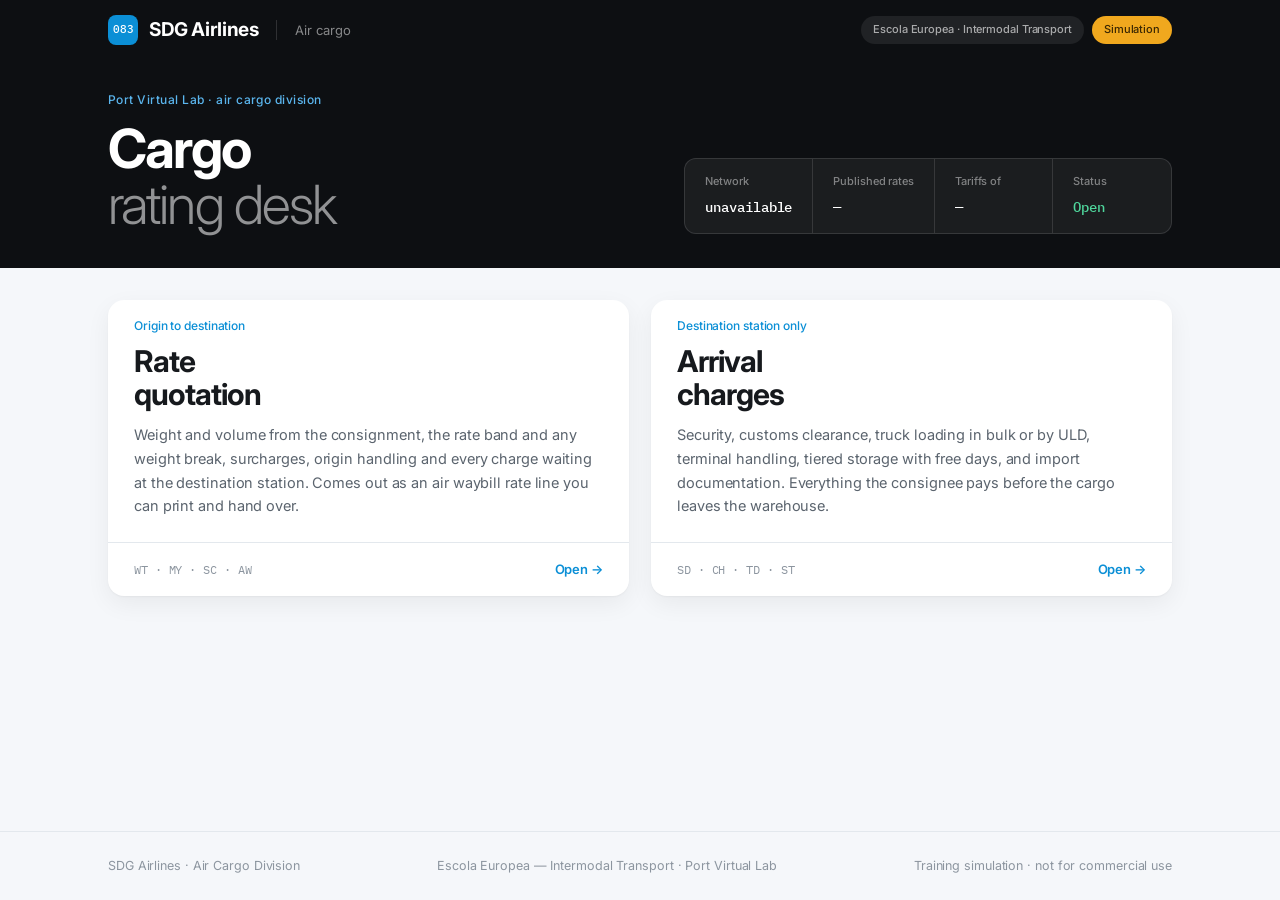
==== commit 76e4cfdf: "Restyle the interface and complete the CI setup Rework sdg.css around Inter and a restructured masth" ====
--- a/gas/Index.html
+++ b/gas/Index.html
@@ -6,427 +6,333 @@
 <title>SDG Airlines — Air cargo tools</title>
 <link rel="preconnect" href="https://fonts.googleapis.com">
 <link rel="preconnect" href="https://fonts.gstatic.com" crossorigin>
-<link href="https://fonts.googleapis.com/css2?family=Archivo:wdth,wght@75..125,300..900&family=IBM+Plex+Mono:wght@300;400;500;600&family=IBM+Plex+Sans:wght@400;500;600&display=swap" rel="stylesheet">
+<link href="https://fonts.googleapis.com/css2?family=Inter:wght@300;400;500;600;700&family=IBM+Plex+Mono:wght@400;500;600&display=swap" rel="stylesheet">
 <style>
 /* ═══════════════════════════════════════════════════════════════
-   SDG AIRLINES — AIR CARGO
-   Visual system derived from the Air Waybill itself: carbonless
-   form stock, hairline rules, numbered boxes, typewritten data,
-   and a single carbon-red impression reserved for what is owed.
+   SDG AIRLINES — visual system
+   Built to sit alongside sdgairlines.com: the black masthead, the
+   vivid fuselage blue, generous white space. Modern web app, not a
+   paper form, with the air waybill rate line kept as the one piece
+   of genuine industry vocabulary.
    ═══════════════════════════════════════════════════════════════ */
 
 *,*::before,*::after{box-sizing:border-box;margin:0;padding:0}
 
 :root{
-  /* AWB copy stock — original 1 is issued on pale green carbonless paper */
-  --paper:      #E6EAE3;
-  --form:       #FBFCFA;
-  --form-alt:   #F2F5F0;
-
-  --ink:        #131714;
-  --ink-2:      #565E57;
-  --ink-3:      #8A938B;
-
-  --rule:       #C7CEC3;
-  --rule-2:     #A3AC9F;
-  --rule-3:     #1D231E;
-
-  /* the carbon impression: totals, mandatory boxes, dangerous goods */
-  --carbon:     #A31D28;
-  --carbon-tint:#F7E6E7;
-
-  /* validation stamp */
-  --stamp:      #1C4C5C;
-  --stamp-tint: #DCEAEE;
+  --blue:      #0B8FD6;
+  --blue-deep: #05609A;
+  --blue-ink:  #073F63;
+  --sky:       #5BB6EE;
+  --sky-wash:  #E8F4FD;
+  --sky-line:  #BEE0F7;
+
+  --night:     #0D0F12;
+  --ink:       #16191D;
+  --ink-2:     #5B646E;
+  --ink-3:     #8C959F;
+
+  --line:      #E3E8ED;
+  --line-2:    #CBD3DB;
+
+  --page:      #F5F7FA;
+  --card:      #FFFFFF;
+  --wash:      #F9FAFC;
+
+  --gold:      #F0A81E;
+  --alert:     #D93B3B;
+  --alert-wash:#FDEDED;
+  --go:        #12A06A;
+  --go-wash:   #E7F7F0;
 
   --shell: 1120px;
+  --r: 12px;
+  --shadow: 0 1px 2px rgba(13,15,18,.04), 0 8px 24px rgba(13,15,18,.06);
+  --shadow-up: 0 2px 4px rgba(13,15,18,.06), 0 16px 40px rgba(13,15,18,.10);
 }
 
 html{scroll-behavior:smooth;-webkit-text-size-adjust:100%}
-body{display:flex;flex-direction:column;min-height:100vh}
-.foot{margin-top:auto}
 body{
-  font-family:'IBM Plex Sans',system-ui,sans-serif;
-  font-size:14px;line-height:1.55;
-  background:var(--paper);color:var(--ink);
-  min-height:100vh;
+  font-family:'Inter',system-ui,-apple-system,sans-serif;
+  font-size:15px;line-height:1.6;letter-spacing:-.006em;
+  background:var(--page);color:var(--ink);
+  display:flex;flex-direction:column;min-height:100vh;
+  -webkit-font-smoothing:antialiased;
 }
 a{color:inherit;text-decoration:none}
-
-/* the display face is Archivo stretched to airport-signage width */
-.sig{font-family:'Archivo',sans-serif;font-variation-settings:'wdth' 118;font-weight:800;text-transform:uppercase}
 .data{font-family:'IBM Plex Mono',monospace;font-variant-numeric:tabular-nums}
 
-/* ── carrier bar ─────────────────────────────────────────────── */
-.carrier{
-  background:var(--rule-3);color:var(--paper);
-  display:flex;align-items:center;gap:0;
-  height:46px;position:sticky;top:0;z-index:80;
-}
-.carrier-in{max-width:var(--shell);margin:0 auto;width:100%;display:flex;align-items:center;gap:18px;padding:0 28px}
-.mark{
-  font-family:'Archivo',sans-serif;font-variation-settings:'wdth' 125;
-  font-weight:900;font-size:16px;letter-spacing:.02em;text-transform:uppercase;
-  display:flex;align-items:baseline;gap:9px;
-}
+/* ── masthead ────────────────────────────────────────────────── */
+.carrier{background:var(--night);height:60px;position:sticky;top:0;z-index:80}
+.carrier-in{max-width:var(--shell);margin:0 auto;height:100%;display:flex;align-items:center;gap:18px;padding:0 28px}
+.mark{display:flex;align-items:center;gap:11px;font-size:19px;font-weight:700;color:#fff;letter-spacing:-.02em}
 .mark .prefix{
-  font-family:'IBM Plex Mono',monospace;font-weight:400;font-size:11px;
-  color:var(--carbon);background:var(--paper);
-  padding:2px 6px;letter-spacing:.06em;
-}
-.carrier-role{
-  font-family:'IBM Plex Mono',monospace;font-size:10px;letter-spacing:.2em;
-  text-transform:uppercase;color:rgba(230,234,227,.5);
-  padding-left:18px;border-left:1px solid rgba(230,234,227,.2);
-}
+  display:grid;place-items:center;width:30px;height:30px;border-radius:8px;
+  background:var(--blue);color:#fff;font-family:'IBM Plex Mono',monospace;
+  font-size:11px;font-weight:500;letter-spacing:0;
+}
+.carrier-role{font-size:13px;color:rgba(255,255,255,.5);padding-left:18px;border-left:1px solid rgba(255,255,255,.14)}
 .carrier-end{margin-left:auto;display:flex;align-items:center;gap:8px}
 .flag{
-  font-family:'IBM Plex Mono',monospace;font-size:9px;letter-spacing:.14em;
-  text-transform:uppercase;padding:3px 9px;
-  border:1px solid rgba(230,234,227,.22);color:rgba(230,234,227,.55);
-}
-.flag.sim{background:var(--carbon);border-color:var(--carbon);color:#fff}
-.flag.live{background:var(--stamp);border-color:var(--stamp);color:#fff}
-
-/* ── masthead ────────────────────────────────────────────────── */
-.masthead{
-  max-width:var(--shell);margin:0 auto;padding:44px 28px 26px;
-  display:grid;grid-template-columns:1fr auto;gap:36px;align-items:end;
-}
-.eyebrow{
-  font-family:'IBM Plex Mono',monospace;font-size:10px;letter-spacing:.24em;
-  text-transform:uppercase;color:var(--ink-3);margin-bottom:14px;
-}
+  font-size:11px;font-weight:500;padding:5px 12px;border-radius:999px;
+  background:rgba(255,255,255,.08);color:rgba(255,255,255,.62);
+}
+.flag.sim{background:var(--gold);color:#3A2703}
+.flag.live{background:var(--go);color:#fff}
+
+/* ── hero ────────────────────────────────────────────────────── */
+.masthead{background:var(--night)}
+.masthead-in{
+  max-width:var(--shell);margin:0 auto;padding:0 28px 34px;
+  display:grid;grid-template-columns:1fr auto;gap:32px;align-items:end;
+}
+.masthead-txt{padding:30px 0 0}
+.eyebrow{font-size:12px;font-weight:500;color:var(--sky);letter-spacing:.04em;margin-bottom:12px}
 .headline{
-  font-family:'Archivo',sans-serif;font-variation-settings:'wdth' 112;
-  font-weight:900;font-size:clamp(38px,6.5vw,74px);line-height:.86;
-  letter-spacing:-.018em;text-transform:uppercase;
-}
-.headline .thin{
-  font-variation-settings:'wdth' 112;font-weight:300;
-  color:var(--ink-2);display:block;
-}
-/* the box-number strip: these are real AWB box references */
-.strip{display:flex;flex-wrap:wrap;border:1px solid var(--rule-2);background:var(--form)}
-.strip-cell{padding:9px 16px;border-right:1px solid var(--rule);min-width:104px}
+  font-size:clamp(34px,5.4vw,54px);font-weight:700;line-height:1.04;
+  letter-spacing:-.035em;color:#fff;
+}
+.headline .thin{display:block;font-weight:300;color:rgba(255,255,255,.55)}
+.strip{
+  display:flex;flex-wrap:wrap;background:rgba(255,255,255,.06);
+  border:1px solid rgba(255,255,255,.12);border-radius:var(--r);overflow:hidden;
+}
+.strip-cell{padding:14px 20px;border-right:1px solid rgba(255,255,255,.12);min-width:118px}
 .strip-cell:last-child{border-right:none}
-.strip-k{font-family:'IBM Plex Mono',monospace;font-size:9px;letter-spacing:.14em;text-transform:uppercase;color:var(--ink-3);display:block;margin-bottom:3px}
-.strip-v{font-family:'IBM Plex Mono',monospace;font-size:13px;font-weight:500;color:var(--ink)}
-.strip-v.ok{color:var(--stamp)}
+.strip-k{display:block;font-size:11px;font-weight:500;color:rgba(255,255,255,.45);margin-bottom:4px}
+.strip-v{font-family:'IBM Plex Mono',monospace;font-size:14px;font-weight:500;color:#fff}
+.strip-v.ok{color:#4FD69C}
 
 /* ── shell ───────────────────────────────────────────────────── */
-.shell{max-width:var(--shell);margin:0 auto;padding:0 28px 90px}
-
-/* ── numbered form boxes ─────────────────────────────────────── */
-.box{border:1px solid var(--rule-2);background:var(--form);margin-bottom:20px}
-.box-head{
-  display:flex;align-items:center;gap:12px;
-  padding:9px 16px;border-bottom:1px solid var(--rule-2);
-  background:var(--form-alt);
-}
+.shell{max-width:var(--shell);margin:0 auto;padding:28px 28px 80px;width:100%}
+
+/* ── cards ───────────────────────────────────────────────────── */
+.box{background:var(--card);border-radius:var(--r);box-shadow:var(--shadow);margin-bottom:20px;overflow:hidden}
+.box-head{display:flex;align-items:center;gap:12px;padding:16px 22px;border-bottom:1px solid var(--line)}
 .box-n{
-  font-family:'IBM Plex Mono',monospace;font-size:11px;font-weight:500;
-  width:24px;height:22px;display:flex;align-items:center;justify-content:center;
-  background:var(--rule-3);color:var(--paper);flex-shrink:0;
-}
-.box-t{
-  font-family:'Archivo',sans-serif;font-variation-settings:'wdth' 112;
-  font-weight:700;font-size:13px;letter-spacing:.11em;text-transform:uppercase;
-}
-.box-note{
-  margin-left:auto;font-family:'IBM Plex Mono',monospace;font-size:10px;
-  color:var(--ink-3);letter-spacing:.04em;
-}
+  display:grid;place-items:center;width:24px;height:24px;border-radius:7px;
+  background:var(--sky-wash);color:var(--blue-deep);
+  font-family:'IBM Plex Mono',monospace;font-size:12px;font-weight:500;flex-shrink:0;
+}
+.box-t{font-size:16px;font-weight:600;letter-spacing:-.015em}
+.box-note{margin-left:auto;font-size:12px;color:var(--ink-3)}
 
 /* ── fields ──────────────────────────────────────────────────── */
-.fields{display:grid;grid-template-columns:1fr 1fr}
-.field{padding:13px 16px;border-right:1px solid var(--rule);border-bottom:1px solid var(--rule)}
-.field:nth-child(2n){border-right:none}
-.field.wide{grid-column:1/-1;border-right:none}
-.fields>.field:nth-last-child(-n+1){border-bottom:none}
-.field label{
-  display:block;font-family:'IBM Plex Mono',monospace;font-size:9px;
-  letter-spacing:.15em;text-transform:uppercase;color:var(--ink-3);margin-bottom:6px;
-}
-.req{color:var(--carbon)}
+.fields{display:grid;grid-template-columns:1fr 1fr;gap:18px 20px;padding:22px}
+.field.wide{grid-column:1/-1}
+.field label{display:block;font-size:12.5px;font-weight:500;color:var(--ink-2);margin-bottom:7px}
+.req{color:var(--alert)}
 .field select,.field input{
-  width:100%;padding:8px 10px;
-  border:1px solid var(--rule-2);background:#fff;color:var(--ink);
-  font-family:'IBM Plex Mono',monospace;font-size:13px;font-weight:400;
-  border-radius:0;appearance:none;-webkit-appearance:none;
+  width:100%;padding:10px 13px;border:1px solid var(--line-2);border-radius:9px;
+  background:var(--card);color:var(--ink);font-family:inherit;font-size:14.5px;
+  appearance:none;-webkit-appearance:none;transition:border-color .15s,box-shadow .15s;
 }
 .field select{
-  background-image:linear-gradient(45deg,transparent 50%,var(--ink-2) 50%),linear-gradient(135deg,var(--ink-2) 50%,transparent 50%);
-  background-position:calc(100% - 15px) 15px,calc(100% - 10px) 15px;
-  background-size:5px 5px,5px 5px;background-repeat:no-repeat;padding-right:30px;
-}
-.field select:focus,.field input:focus{outline:2px solid var(--stamp);outline-offset:0;border-color:var(--stamp)}
+  background-image:url("data:image/svg+xml;utf8,<svg xmlns='http://www.w3.org/2000/svg' width='12' height='8'><path d='M1 1.5L6 6.5L11 1.5' stroke='%235B646E' stroke-width='1.6' fill='none' stroke-linecap='round'/></svg>");
+  background-repeat:no-repeat;background-position:right 13px center;padding-right:36px;
+}
+.field select:focus,.field input:focus{outline:none;border-color:var(--blue);box-shadow:0 0 0 3px rgba(11,143,214,.16)}
 .field input::placeholder{color:var(--ink-3)}
-.note{font-family:'IBM Plex Mono',monospace;font-size:9.5px;color:var(--ink-3);margin-top:5px;letter-spacing:.02em}
+.note{font-size:12px;color:var(--ink-3);margin-top:6px}
 
 /* ── consignment lines ───────────────────────────────────────── */
-.lines-head,.line{
-  display:grid;grid-template-columns:.7fr 1fr .8fr .8fr .8fr 38px;
-  gap:10px;padding:9px 16px;align-items:center;
-}
-.lines-head{
-  border-bottom:1px solid var(--rule);background:var(--form-alt);
-  font-family:'IBM Plex Mono',monospace;font-size:9px;letter-spacing:.13em;
-  text-transform:uppercase;color:var(--ink-3);
-}
-.line{border-bottom:1px solid var(--rule)}
+.lines-head,.line{display:grid;grid-template-columns:.7fr 1fr .8fr .8fr .8fr 40px;gap:12px;padding:10px 22px;align-items:center}
+.lines-head{font-size:12px;font-weight:500;color:var(--ink-3);padding-top:18px;padding-bottom:4px}
+.line input{width:100%;padding:9px 12px;border:1px solid var(--line-2);border-radius:9px;background:var(--card);font-family:'IBM Plex Mono',monospace;font-size:14px}
+.line input:focus{outline:none;border-color:var(--blue);box-shadow:0 0 0 3px rgba(11,143,214,.16)}
 .ll{display:none}
-.line input{
-  width:100%;padding:6px 8px;border:1px solid var(--rule);background:#fff;
-  font-family:'IBM Plex Mono',monospace;font-size:13px;border-radius:0;
-}
-.line input:focus{outline:2px solid var(--stamp);border-color:var(--stamp)}
-.x{
-  height:32px;border:1px solid var(--rule);background:var(--form-alt);
-  cursor:pointer;font-family:'IBM Plex Mono',monospace;font-size:14px;
-  color:var(--ink-3);line-height:1;border-radius:0;
-}
-.x:hover{background:var(--carbon-tint);color:var(--carbon);border-color:var(--carbon)}
+.x{height:36px;border:1px solid var(--line-2);background:var(--card);border-radius:9px;cursor:pointer;font-size:16px;color:var(--ink-3);line-height:1;transition:all .15s}
+.x:hover{background:var(--alert-wash);color:var(--alert);border-color:var(--alert)}
 .add{
-  font-family:'IBM Plex Mono',monospace;font-size:11px;letter-spacing:.09em;
-  text-transform:uppercase;padding:7px 14px;border:1px dashed var(--rule-2);
-  background:transparent;color:var(--ink-2);cursor:pointer;border-radius:0;
-}
-.add:hover{border-style:solid;border-color:var(--stamp);color:var(--stamp);background:var(--stamp-tint)}
-
-.tally{
-  display:flex;flex-wrap:wrap;gap:0;padding:0;
-  border-top:1px solid var(--rule-2);background:var(--form-alt);
-}
-.tally-pad{padding:12px 16px;display:flex;align-items:center}
-.tally-cell{padding:12px 16px;border-left:1px solid var(--rule);min-width:118px}
-.tally-k{font-family:'IBM Plex Mono',monospace;font-size:9px;letter-spacing:.13em;text-transform:uppercase;color:var(--ink-3);display:block;margin-bottom:2px}
-.tally-v{font-family:'IBM Plex Mono',monospace;font-size:14px;font-weight:400}
-.tally-v.key{font-weight:600;color:var(--carbon)}
-
-/* ── execute ─────────────────────────────────────────────────── */
+  font-size:13px;font-weight:500;padding:9px 16px;border:1px dashed var(--line-2);
+  border-radius:9px;background:transparent;color:var(--ink-2);cursor:pointer;transition:all .15s;
+}
+.add:hover{border-style:solid;border-color:var(--blue);color:var(--blue);background:var(--sky-wash)}
+.tally{display:flex;flex-wrap:wrap;align-items:center;gap:0;margin:12px 12px 12px;padding:0;background:var(--wash);border-radius:10px}
+.tally-pad{padding:14px 10px 14px 14px}
+.tally-cell{padding:14px 20px;min-width:118px}
+.tally-k{display:block;font-size:11px;font-weight:500;color:var(--ink-3);margin-bottom:3px}
+.tally-v{font-family:'IBM Plex Mono',monospace;font-size:15px;font-weight:500}
+.tally-v.key{color:var(--blue-deep);font-weight:600}
+
+/* ── primary action ──────────────────────────────────────────── */
 .execute{
-  width:100%;height:60px;margin:4px 0 34px;
-  background:var(--rule-3);color:var(--paper);border:none;border-radius:0;
-  font-family:'Archivo',sans-serif;font-variation-settings:'wdth' 118;
-  font-weight:800;font-size:15px;letter-spacing:.2em;text-transform:uppercase;
-  cursor:pointer;display:flex;align-items:center;justify-content:center;gap:16px;
-  transition:background .18s;
-}
-.execute:hover{background:var(--carbon)}
-.execute::before,.execute::after{
-  content:'';height:1px;width:34px;background:currentColor;opacity:.45;
-}
+  width:100%;height:56px;margin:4px 0 32px;border:none;border-radius:var(--r);
+  background:var(--blue);color:#fff;font-family:inherit;font-size:16px;font-weight:600;
+  letter-spacing:-.01em;cursor:pointer;display:flex;align-items:center;justify-content:center;gap:10px;
+  box-shadow:0 2px 8px rgba(11,143,214,.28);transition:background .18s,transform .18s,box-shadow .18s;
+}
+.execute:hover{background:var(--blue-deep);transform:translateY(-1px);box-shadow:0 6px 20px rgba(11,143,214,.34)}
+.execute:active{transform:none}
+.execute::after{content:'\2192';font-size:19px}
 
 /* ── quotation document ──────────────────────────────────────── */
-.doc{display:none;scroll-margin-top:66px}
+.doc{display:none;scroll-margin-top:76px}
 .doc.on{display:block}
-.doc-sheet{background:var(--form);border:1px solid var(--rule-3)}
-
-.doc-top{
-  display:grid;grid-template-columns:1fr auto;gap:26px;
-  padding:24px 26px;border-bottom:2px solid var(--rule-3);
-}
-.doc-carrier{
-  font-family:'Archivo',sans-serif;font-variation-settings:'wdth' 125;
-  font-weight:900;font-size:21px;text-transform:uppercase;letter-spacing:.01em;
-}
-.doc-kind{
-  font-family:'IBM Plex Mono',monospace;font-size:10px;letter-spacing:.2em;
-  text-transform:uppercase;color:var(--ink-3);margin-top:4px;
-}
-.doc-lane{
-  font-family:'Archivo',sans-serif;font-variation-settings:'wdth' 118;
-  font-weight:900;font-size:40px;line-height:1;margin-top:16px;letter-spacing:-.01em;
-}
-.doc-lane .arrow{color:var(--carbon);margin:0 8px}
-.doc-cities{font-family:'IBM Plex Mono',monospace;font-size:11px;letter-spacing:.14em;text-transform:uppercase;color:var(--ink-2);margin-top:6px}
-.doc-ref{text-align:right;min-width:190px}
-.doc-ref dl{display:grid;grid-template-columns:auto auto;gap:4px 14px;justify-content:end}
-.doc-ref dt{font-family:'IBM Plex Mono',monospace;font-size:9px;letter-spacing:.13em;text-transform:uppercase;color:var(--ink-3)}
-.doc-ref dd{font-family:'IBM Plex Mono',monospace;font-size:11px;font-weight:500}
-
-.tools{display:flex;gap:8px;justify-content:flex-end;margin-top:14px}
+.doc-sheet{background:var(--card);border-radius:var(--r);box-shadow:var(--shadow-up);overflow:hidden}
+
+.doc-top{background:var(--night);color:#fff;padding:28px 30px;display:grid;grid-template-columns:1fr auto;gap:28px;align-items:start}
+.doc-carrier{font-size:17px;font-weight:600;letter-spacing:-.02em}
+.doc-kind{font-size:12px;color:rgba(255,255,255,.45);margin-top:3px}
+.doc-lane{font-size:44px;font-weight:700;letter-spacing:-.04em;line-height:1.05;margin-top:18px}
+.doc-lane .arrow{color:var(--sky);margin:0 10px;font-weight:300}
+.doc-cities{font-size:13px;color:rgba(255,255,255,.5);margin-top:6px}
+.doc-ref{min-width:210px}
+.doc-ref dl{display:grid;grid-template-columns:auto auto;gap:5px 16px;justify-content:end;text-align:right}
+.doc-ref dt{font-size:11px;color:rgba(255,255,255,.42)}
+.doc-ref dd{font-family:'IBM Plex Mono',monospace;font-size:12.5px;font-weight:500}
+.tools{display:flex;gap:8px;justify-content:flex-end;margin-top:16px}
 .tool{
-  font-family:'IBM Plex Mono',monospace;font-size:10px;letter-spacing:.1em;
-  text-transform:uppercase;padding:7px 13px;border:1px solid var(--rule-2);
-  background:transparent;color:var(--ink-2);cursor:pointer;border-radius:0;
-}
-.tool:hover{background:var(--rule-3);color:var(--paper);border-color:var(--rule-3)}
-
-/* the rate line — AWB box 22, the signature element */
-.rateline{border-bottom:2px solid var(--rule-3)}
-.rateline-cap{
-  padding:8px 26px;background:var(--rule-3);color:var(--paper);
-  font-family:'IBM Plex Mono',monospace;font-size:9px;letter-spacing:.22em;text-transform:uppercase;
-}
+  font-size:12.5px;font-weight:500;padding:8px 15px;border-radius:8px;
+  border:1px solid rgba(255,255,255,.18);background:transparent;color:rgba(255,255,255,.7);cursor:pointer;transition:all .15s;
+}
+.tool:hover{background:rgba(255,255,255,.1);color:#fff}
+
+/* itinerary */
+.itin{background:var(--sky-wash);border-bottom:1px solid var(--sky-line)}
+.itin-cap{padding:12px 30px;font-size:12px;font-weight:500;color:var(--blue-deep)}
+.itin-leg{display:grid;grid-template-columns:76px 1fr;gap:3px 18px;padding:14px 30px;border-top:1px solid var(--sky-line)}
+.itin-fl{grid-row:1/3;align-self:center;font-family:'IBM Plex Mono',monospace;font-size:14px;font-weight:600;color:var(--blue)}
+.itin-od{font-family:'IBM Plex Mono',monospace;font-size:14px}
+.itin-od strong{font-weight:600}
+.itin-ar{color:var(--blue);margin:0 10px}
+.itin-ac{font-size:12.5px;color:var(--ink-2)}
+.itin-note{padding:12px 30px;border-top:1px solid var(--sky-line);font-size:12.5px;color:var(--ink-2)}
+
+/* rate line */
+.rateline{border-bottom:1px solid var(--line)}
+.rateline-cap{padding:14px 30px 6px;font-size:12px;font-weight:500;color:var(--ink-3)}
 .rateline table{width:100%;border-collapse:collapse}
-.rateline th{
-  padding:9px 12px;text-align:left;border-right:1px solid var(--rule);
-  border-bottom:1px solid var(--rule-2);
-  font-family:'IBM Plex Mono',monospace;font-size:8.5px;font-weight:400;
-  letter-spacing:.11em;text-transform:uppercase;color:var(--ink-3);
-  line-height:1.3;vertical-align:bottom;
-}
-.rateline td{
-  padding:14px 12px;border-right:1px solid var(--rule);
-  font-family:'IBM Plex Mono',monospace;font-size:16px;font-weight:400;
-}
-.rateline th:first-child,.rateline td:first-child{padding-left:26px}
-.rateline th:last-child,.rateline td:last-child{border-right:none;padding-right:26px;text-align:right}
-.rateline td:last-child{font-weight:600;font-size:17px}
-.rc{
-  display:inline-block;width:22px;height:22px;line-height:20px;text-align:center;
-  border:1px solid var(--rule-3);font-size:12px;font-weight:600;
-}
-.rc[data-c="M"]{background:var(--carbon);border-color:var(--carbon);color:#fff}
-
-/* charges ledger */
+.rateline th{padding:6px 14px;text-align:left;font-size:11px;font-weight:500;color:var(--ink-3);line-height:1.3;vertical-align:bottom}
+.rateline td{padding:8px 14px 20px;font-family:'IBM Plex Mono',monospace;font-size:17px}
+.rateline th:first-child,.rateline td:first-child{padding-left:30px}
+.rateline th:last-child,.rateline td:last-child{padding-right:30px;text-align:right}
+.rateline td:last-child{font-weight:600}
+.rc{display:inline-grid;place-items:center;width:26px;height:26px;border-radius:7px;background:var(--sky-wash);color:var(--blue-deep);font-size:13px;font-weight:600}
+.rc[data-c="M"]{background:var(--gold);color:#3A2703}
+
+/* ledger */
 .ledger{width:100%;border-collapse:collapse}
-.ledger tr{border-bottom:1px solid var(--rule)}
-.ledger td{padding:11px 26px;vertical-align:top}
+.ledger tr{border-bottom:1px solid var(--line)}
+.ledger td{padding:14px 30px;vertical-align:top}
 .ledger td:last-child{text-align:right;white-space:nowrap;width:1%}
-.band td{
-  background:var(--form-alt);padding:8px 26px;
-  border-top:1px solid var(--rule-2);border-bottom:1px solid var(--rule-2);
-  font-family:'IBM Plex Mono',monospace;font-size:9px;letter-spacing:.2em;
-  text-transform:uppercase;color:var(--ink-2);
-}
+.ledger tbody tr:hover{background:var(--wash)}
+.band td{background:var(--wash);padding:10px 30px;font-size:11.5px;font-weight:600;letter-spacing:.06em;text-transform:uppercase;color:var(--ink-3)}
+.band td,.band tr:hover td{background:var(--wash)}
 .c-code{
-  display:inline-block;font-family:'IBM Plex Mono',monospace;font-size:10px;
-  border:1px solid var(--rule-2);padding:1px 6px;margin-right:10px;
-  color:var(--ink-2);letter-spacing:.05em;
-}
-.c-name{font-size:13.5px;font-weight:500;display:inline}
-.c-detail{font-family:'IBM Plex Mono',monospace;font-size:10.5px;color:var(--ink-3);margin-top:4px;padding-left:44px;line-height:1.5}
-.amt{font-family:'IBM Plex Mono',monospace;font-size:14px;font-variant-numeric:tabular-nums}
-/* a charge that exists but is not in force: shown, greyed, struck through */
+  display:inline-block;font-family:'IBM Plex Mono',monospace;font-size:11px;
+  background:var(--sky-wash);color:var(--blue-deep);border-radius:6px;padding:2px 7px;margin-right:11px;
+}
+.c-name{font-size:14.5px;font-weight:500;display:inline}
+.c-detail{font-size:12.5px;color:var(--ink-3);margin-top:5px;padding-left:47px}
+.amt{font-family:'IBM Plex Mono',monospace;font-size:15px}
+.sub-row td{background:var(--wash);font-size:13px;font-weight:600}
+.sub-row .amt{font-size:15px;font-weight:600}
 .ledger tr.off td{color:var(--ink-3)}
-.ledger tr.off .c-code{border-style:dashed;opacity:.6}
+.ledger tr.off .c-code{background:var(--page);color:var(--ink-3)}
 .ledger tr.off .c-name{font-weight:400}
-.ledger tr.off .amt{color:var(--rule-2);text-decoration:line-through}
-.sub-row td{background:var(--form-alt);font-family:'IBM Plex Mono',monospace;font-size:11px;letter-spacing:.11em;text-transform:uppercase;font-weight:500}
-.sub-row .amt{font-size:14px;font-weight:600}
-
-/* the carbon impression */
-.grand{
-  display:grid;grid-template-columns:1fr auto;align-items:center;gap:20px;
-  padding:22px 26px;background:var(--rule-3);color:var(--paper);
-}
-.grand-k{
-  font-family:'Archivo',sans-serif;font-variation-settings:'wdth' 118;
-  font-weight:800;font-size:15px;letter-spacing:.17em;text-transform:uppercase;
-}
-.grand-sub{font-family:'IBM Plex Mono',monospace;font-size:10px;color:rgba(230,234,227,.5);letter-spacing:.1em;margin-top:3px}
-.grand-v{
-  font-family:'IBM Plex Mono',monospace;font-size:31px;font-weight:500;
-  color:#fff;border:2px solid var(--carbon);background:var(--carbon);
-  padding:6px 18px;letter-spacing:.01em;
-}
-
-.terms{padding:18px 26px;border-top:1px solid var(--rule-2);background:var(--form-alt)}
-.terms-k{font-family:'IBM Plex Mono',monospace;font-size:9px;letter-spacing:.18em;text-transform:uppercase;color:var(--ink-3);margin-bottom:7px}
-.terms-x{font-size:12px;color:var(--ink-2);line-height:1.6;max-width:66ch}
-.sign{display:none;margin-top:22px;padding-top:9px;border-top:1px solid var(--rule-2);font-family:'IBM Plex Mono',monospace;font-size:9px;letter-spacing:.13em;text-transform:uppercase;color:var(--ink-3);width:230px}
-
-.alert{padding:12px 26px;background:var(--carbon-tint);border-left:3px solid var(--carbon);font-size:12.5px;color:var(--ink-2)}
-.alert strong{display:block;color:var(--carbon);font-weight:600;margin-bottom:2px}
+.ledger tr.off .amt{color:var(--line-2);text-decoration:line-through}
+
+/* total */
+.grand{display:grid;grid-template-columns:1fr auto;align-items:center;gap:20px;padding:26px 30px;background:var(--night);color:#fff}
+.grand-k{font-size:17px;font-weight:600;letter-spacing:-.02em}
+.grand-sub{font-size:12.5px;color:rgba(255,255,255,.45);margin-top:3px}
+.grand-v{font-family:'IBM Plex Mono',monospace;font-size:30px;font-weight:600;background:var(--blue);border-radius:10px;padding:10px 22px}
+
+/* send panel */
+.send{display:none;padding:24px 30px;background:var(--sky-wash);border-top:1px solid var(--sky-line)}
+.send.on{display:block}
+.send-k{font-size:14px;font-weight:600;color:var(--blue-ink);margin-bottom:14px}
+.send-row{display:grid;grid-template-columns:1fr 1.4fr auto;gap:14px;align-items:end}
+.btn-send{
+  height:42px;padding:0 30px;border:none;border-radius:9px;background:var(--blue);color:#fff;
+  font-family:inherit;font-size:14.5px;font-weight:600;cursor:pointer;transition:background .15s;
+}
+.btn-send:hover{background:var(--blue-deep)}
+.btn-send:disabled{opacity:.5;cursor:default}
+.send-msg{margin-top:12px;font-size:13.5px;min-height:20px}
+.send-msg.ok{color:var(--go);font-weight:500}
+.send-msg.bad{color:var(--alert)}
+
+.terms{padding:22px 30px;border-top:1px solid var(--line)}
+.terms-k{font-size:11.5px;font-weight:600;letter-spacing:.06em;text-transform:uppercase;color:var(--ink-3);margin-bottom:8px}
+.terms-x{font-size:13px;color:var(--ink-2);line-height:1.65;max-width:74ch}
+.sign{display:none;margin-top:26px;padding-top:10px;border-top:1px solid var(--line-2);width:240px;font-size:11.5px;color:var(--ink-3)}
+.alert{margin-bottom:16px;padding:14px 18px;background:var(--alert-wash);border-radius:10px;font-size:13.5px;color:var(--ink-2)}
+.alert strong{display:block;color:var(--alert);font-weight:600;margin-bottom:2px}
 
 /* ── lobby ───────────────────────────────────────────────────── */
-.desks{display:grid;grid-template-columns:1fr 1fr;gap:20px;max-width:var(--shell);margin:0 auto;padding:0 28px}
-.desk{border:1px solid var(--rule-2);background:var(--form);display:flex;flex-direction:column;transition:border-color .18s,transform .18s}
-.desk:hover{border-color:var(--rule-3);transform:translateY(-3px)}
-.desk-n{
-  padding:9px 22px;border-bottom:1px solid var(--rule-2);background:var(--form-alt);
-  font-family:'IBM Plex Mono',monospace;font-size:9px;letter-spacing:.2em;
-  text-transform:uppercase;color:var(--ink-3);
-}
-.desk-b{padding:26px 22px;flex:1}
-.desk-t{
-  font-family:'Archivo',sans-serif;font-variation-settings:'wdth' 115;
-  font-weight:900;font-size:29px;line-height:.95;text-transform:uppercase;margin-bottom:12px;
-}
-.desk-x{font-size:13px;color:var(--ink-2);line-height:1.6}
-.desk-f{
-  padding:12px 22px;border-top:1px solid var(--rule);
-  display:flex;justify-content:space-between;align-items:center;
-  font-family:'IBM Plex Mono',monospace;font-size:10px;letter-spacing:.1em;text-transform:uppercase;
-}
-.desk-codes{color:var(--ink-3)}
-.desk-go{color:var(--carbon);font-weight:500}
+.desks{display:grid;grid-template-columns:1fr 1fr;gap:22px;max-width:var(--shell);margin:0 auto;padding:32px 28px 0}
+.desk{
+  background:var(--card);border-radius:16px;box-shadow:var(--shadow);overflow:hidden;
+  display:flex;flex-direction:column;transition:transform .22s,box-shadow .22s;
+}
+.desk:hover{transform:translateY(-4px);box-shadow:var(--shadow-up)}
+.desk-n{padding:16px 26px 0;font-size:12px;font-weight:500;color:var(--blue)}
+.desk-b{padding:10px 26px 24px;flex:1}
+.desk-t{font-size:30px;font-weight:700;letter-spacing:-.035em;line-height:1.1;margin-bottom:12px}
+.desk-x{font-size:14.5px;color:var(--ink-2);line-height:1.65}
+.desk-f{padding:16px 26px;border-top:1px solid var(--line);display:flex;justify-content:space-between;align-items:center;font-size:13px}
+.desk-codes{font-family:'IBM Plex Mono',monospace;color:var(--ink-3);font-size:12px}
+.desk-go{color:var(--blue);font-weight:600}
 
 /* ── footer ──────────────────────────────────────────────────── */
-.foot{border-top:1px solid var(--rule-2);margin-top:auto;padding-top:36px}
-.foot-in{
-  max-width:var(--shell);margin:0 auto;padding:20px 28px;
-  display:flex;justify-content:space-between;gap:14px;flex-wrap:wrap;
-  font-family:'IBM Plex Mono',monospace;font-size:10px;letter-spacing:.1em;
-  text-transform:uppercase;color:var(--ink-3);
-}
+.foot{margin-top:auto;border-top:1px solid var(--line)}
+.foot-in{max-width:var(--shell);margin:0 auto;padding:24px 28px;display:flex;justify-content:space-between;gap:16px;flex-wrap:wrap;font-size:12.5px;color:var(--ink-3)}
 
 /* ── responsive ──────────────────────────────────────────────── */
-@media(max-width:860px){
-  .carrier-in,.masthead,.shell,.desks,.foot-in{padding-left:16px;padding-right:16px}
+@media(max-width:900px){
+  .carrier-in,.masthead-in,.shell,.desks,.foot-in{padding-left:18px;padding-right:18px}
   .carrier-role,.flag:not(.sim):not(.live){display:none}
-  .masthead{grid-template-columns:1fr;gap:22px;padding-top:30px}
+  .masthead{background:var(--night)}
+  .masthead-in{grid-template-columns:1fr;gap:0;padding-bottom:24px}
+  .masthead-txt{padding:26px 0 20px}
   .fields{grid-template-columns:1fr}
-  .field{border-right:none}
   .lines-head{display:none}
-  .line{grid-template-columns:1fr 1fr;gap:12px 10px;padding:16px 16px 14px;position:relative}
-  .ll{
-    display:block;font-family:'IBM Plex Mono',monospace;font-size:9px;
-    letter-spacing:.13em;text-transform:uppercase;color:var(--ink-3);margin-bottom:5px;
-  }
-  .line .x{position:absolute;top:14px;right:16px;width:30px;height:26px}
-  .line>div:first-child{padding-right:42px}
+  .line{grid-template-columns:1fr 1fr;gap:14px 12px;padding:18px 22px 16px;position:relative;border-top:1px solid var(--line)}
+  .ll{display:block;font-size:11.5px;font-weight:500;color:var(--ink-3);margin-bottom:5px}
+  .line .x{position:absolute;top:16px;right:22px;width:32px;height:28px}
+  .line>div:first-child{padding-right:46px}
   .line>div:nth-child(5){grid-column:1/-1}
-  .tally-cell{flex:1;min-width:96px}
-  .tally-pad{width:100%;border-bottom:1px solid var(--rule)}
+  .tally-pad{width:100%;padding-right:14px}
   .tally-pad .add{width:100%}
   .desks{grid-template-columns:1fr}
   .doc-top{grid-template-columns:1fr}
-  .doc-ref{text-align:left}
-  .doc-ref dl{justify-content:start}
+  .doc-ref dl{justify-content:start;text-align:left}
   .tools{justify-content:flex-start}
-  .doc-lane{font-size:31px}
+  .doc-lane{font-size:33px}
   .rateline{overflow-x:auto}
-  .rateline table{min-width:560px}
-  .grand{grid-template-columns:1fr;gap:12px}
-  .grand-v{font-size:26px;text-align:center}
+  .rateline table{min-width:580px}
+  .grand{grid-template-columns:1fr}
+  .grand-v{text-align:center;font-size:26px}
+  .send-row{grid-template-columns:1fr}
+  .btn-send{width:100%}
+  .itin-leg{grid-template-columns:1fr;padding:14px 20px}
+  .itin-fl{grid-row:auto}
+  .itin-cap,.itin-note{padding-left:20px;padding-right:20px}
   .c-detail{padding-left:0}
+  .ledger td,.band td,.sub-row td{padding-left:20px;padding-right:20px}
 }
 
 /* ── printed quotation ───────────────────────────────────────── */
 @media print{
-  @page{size:A4;margin:14mm 13mm}
-  .carrier,.masthead,.box,.execute,.foot,.tools,.alert{display:none!important}
+  @page{size:A4;margin:13mm 12mm}
+  .carrier,.masthead,.box,.execute,.foot,.tools,.send,.alert{display:none!important}
   .shell{padding:0;max-width:none}
-  html,body{background:#fff;color:#000;font-size:10.5pt}
+  html,body{background:#fff;color:#000;font-size:10pt}
   .doc{display:block!important}
-  .doc-sheet{border:1.2pt solid #000;break-inside:avoid}
-  .doc-top{padding:14pt 16pt;border-bottom:1.6pt solid #000}
-  .doc-lane{font-size:26pt}
-  .doc-carrier{font-size:16pt}
-  .rateline-cap{background:#000!important;color:#fff!important;-webkit-print-color-adjust:exact;print-color-adjust:exact}
-  .rateline td{font-size:12pt;padding:9pt 8pt}
-  .rateline th:first-child,.rateline td:first-child{padding-left:16pt}
-  .rateline th:last-child,.rateline td:last-child{padding-right:16pt}
-  .ledger td{padding:6pt 16pt}
+  .doc-sheet{box-shadow:none;border:1pt solid #16191D;border-radius:0}
+  .doc-top{background:#0D0F12!important;-webkit-print-color-adjust:exact;print-color-adjust:exact;padding:16pt}
+  .doc-lane{font-size:28pt}
+  .itin,.rc,.c-code{-webkit-print-color-adjust:exact;print-color-adjust:exact}
+  .rateline td{font-size:13pt;padding-bottom:12pt}
+  .ledger td{padding:7pt 16pt}
   .ledger tr{break-inside:avoid}
-  .band td,/* a charge that exists but is not in force: shown, greyed, struck through */
-.ledger tr.off td{color:var(--ink-3)}
-.ledger tr.off .c-code{border-style:dashed;opacity:.6}
-.ledger tr.off .c-name{font-weight:400}
-.ledger tr.off .amt{color:var(--rule-2);text-decoration:line-through}
-.sub-row td{background:#EEE!important;-webkit-print-color-adjust:exact;print-color-adjust:exact}
-  .grand{background:#000!important;color:#fff!important;-webkit-print-color-adjust:exact;print-color-adjust:exact;padding:14pt 16pt}
-  .grand-v{background:#000!important;border:1.2pt solid #fff;font-size:20pt}
-  .terms{background:#fff!important;border-top:.6pt solid #000}
+  .band td,.sub-row td{background:#F0F2F5!important;-webkit-print-color-adjust:exact;print-color-adjust:exact}
+  .grand{background:#0D0F12!important;color:#fff!important;-webkit-print-color-adjust:exact;print-color-adjust:exact;padding:16pt}
+  .grand-v{background:#0B8FD6!important;font-size:21pt}
   .terms-x{max-width:none;font-size:8.5pt}
   .sign{display:block}
-  .rc[data-c="M"]{background:#000!important;border-color:#000!important;-webkit-print-color-adjust:exact;print-color-adjust:exact}
-}
-
+}
 @media(prefers-reduced-motion:reduce){*{transition:none!important;animation:none!important}}
 
 </style>
@@ -445,15 +351,17 @@
 </header>
 
 <div class="masthead">
-  <div>
-    <div class="eyebrow">Port Virtual Lab &middot; air cargo division</div>
-    <h1 class="headline">Cargo<span class="thin">rating desk</span></h1>
-  </div>
-  <div class="strip">
+  <div class="masthead-in">
+    <div class="masthead-txt">
+      <div class="eyebrow">Port Virtual Lab &middot; air cargo division</div>
+      <h1 class="headline">Cargo<span class="thin">rating desk</span></h1>
+    </div>
+    <div class="strip">
     <div class="strip-cell"><span class="strip-k">Network</span><span class="strip-v" id="n-airports">—</span></div>
     <div class="strip-cell"><span class="strip-k">Published rates</span><span class="strip-v" id="n-lanes">—</span></div>
     <div class="strip-cell"><span class="strip-k">Tariffs of</span><span class="strip-v" id="n-updated">—</span></div>
     <div class="strip-cell"><span class="strip-k">Status</span><span class="strip-v ok">Open</span></div>
+  </div>
   </div>
 </div>
 
@@ -510,7 +418,12 @@
   }
 
   /* ── Chargeable weight ──────────────────────────────────────
-     pieces: [{ qty, weightKg, l, w, h }]   dimensions in cm       */
+     pieces: [{ qty, weightKg, l, w, h }]   dimensions in cm
+
+     The IATA factor is kilos per cubic METRE (167 kg/m3, equivalently
+     6000 cm3/kg). Centimetres must be converted to cubic metres first:
+       60 x 40 x 30 cm = 72,000 cm3 = 0.072 m3
+       0.072 m3 x 167 = 12.024 kg per piece                            */
   function chargeableWeight(pieces, volumetricFactor, rounding) {
     var vf = volumetricFactor || 167;
     var gross = 0, volumetric = 0;
@@ -518,7 +431,7 @@
       var qty = Number(p.qty) || 0;
       gross += qty * (Number(p.weightKg) || 0);
       var l = Number(p.l) || 0, w = Number(p.w) || 0, h = Number(p.h) || 0;
-      if (l && w && h) volumetric += qty * ((l * w * h) / vf);
+      if (l && w && h) volumetric += qty * ((l * w * h) / 1e6) * vf;
     });
     var cw = Math.max(gross, volumetric);
     return {
@@ -639,6 +552,18 @@
       lines: lines,
       subtotal: round2(lines.reduce(function (s, l) { return s + l.amount; }, 0))
     };
+  }
+
+  /* Inside Schengen there is no customs frontier, so clearance,
+     the customs cost and the import paperwork simply do not arise. */
+  function customsRegime(data, o, d) {
+    var m = data.customs || {};
+    return (m[o] && m[o][d]) || (m[d] && m[d][o]) || "WCO";
+  }
+
+  function customsApplies(data, o, d, requested) {
+    if (requested === false) return false;
+    return customsRegime(data, o, d) !== "SCHENGEN";
   }
 
   function distanceBetween(data, o, d) {
@@ -871,6 +796,8 @@
     arrivalQuote: arrivalQuote,
     fullQuote: fullQuote,
     surchargeLines: surchargeLines,
+    customsRegime: customsRegime,
+    customsApplies: customsApplies,
     distanceBetween: distanceBetween,
     formatMoney: formatMoney,
     round2: round2
@@ -1024,7 +951,7 @@
 });
 </script>
 <script>
-window.__SDG_TARIFFS__ = {"generated_at": "2026-08-25T07:53:48+00:00", "config": {"brand": {"airline": "SDG Airlines", "division": "Air Cargo Division", "operator": "Escola Europea – Intermodal Transport", "programme": "Port Virtual Lab", "disclaimer": "Educational simulation · Not for commercial use"}, "base_currency": "EUR", "currencies": {"EUR": {"symbol": "€", "label": "Euro", "rate_from_base": 1.0}, "USD": {"symbol": "$", "label": "US Dollar", "rate_from_base": 1.08}}, "volumetric_factor": 167, "chargeable_weight_rounding": 0.5, "storage": {"unit_kg": 100, "tier_1_last_day": 20}, "cargo_types": [{"id": "GEN", "label": "General cargo", "thc": "gen", "storage": "gen"}, {"id": "DGR", "label": "Dangerous goods", "thc": "dg", "storage": "dg"}, {"id": "PHA", "label": "Pharmaceuticals", "thc": "pha", "storage": "cool"}, {"id": "PER", "label": "Perishables / temperature controlled", "thc": "pha", "storage": "cool"}, {"id": "VAL", "label": "Valuable cargo", "thc": "gen", "storage": "gen"}], "quote": {"reference_prefix": "SDG", "validity_days": 15}, "data_source": {"mode": "local", "sheet_id": "1gOVYF-CoBiaGt3JmyMOuczZq_H0CUIAXmNQJ5vD0QVc", "sheets": {"airports": "airports", "arrival_charges": "arrival_charges", "routes": "routes"}}}, "airports": [{"code": "ALG", "icao": "DAAG", "name": "Algier Houari Boumediene Airport", "city": "ALGIER", "country": "Algeria", "lat": 36.6910019, "lon": 3.21541, "utcOffset": 3.0, "schengen": false, "afcfta": false, "authority": "EGSA Alger", "active": true}, {"code": "AMM", "icao": "OJAI", "name": "Queen Alia International Airport", "city": "AMMAN", "country": "Jordan", "lat": 31.7226009, "lon": 35.9931984, "utcOffset": 3.0, "schengen": false, "afcfta": false, "authority": "Jordan Airports Company (JAC)", "active": true}, {"code": "AMS", "icao": "EHAM", "name": "Amsterdam Airport Schiphol", "city": "AMSTERDAM", "country": "Netherlands", "lat": 52.3086, "lon": 4.7639, "utcOffset": 1.0, "schengen": true, "afcfta": false, "authority": "Royal Schiphol Group", "active": true}, {"code": "ATH", "icao": "LGAV", "name": "Eleftherios Venizelos International Airport", "city": "ATHENS", "country": "Greece", "lat": 37.9364014, "lon": 23.9445, "utcOffset": 3.0, "schengen": true, "afcfta": false, "authority": "Athens International Airport", "active": true}, {"code": "BCN", "icao": "LEBL", "name": "Barcelona-El Prat Josep Tarradellas Airport", "city": "BARCELONA", "country": "Spain", "lat": 41.2971001, "lon": 2.07846, "utcOffset": 2.0, "schengen": true, "afcfta": false, "authority": "AENA Aeropuertos", "active": true}, {"code": "BEY", "icao": "LLBG", "name": "Beirut-Rafic Hariri International Airport", "city": "BEYRUT", "country": "Lebanon", "lat": 32.0113983, "lon": 34.8866997, "utcOffset": 3.0, "schengen": false, "afcfta": false, "authority": "Beirut Rafic Hariri International Airport", "active": true}, {"code": "BKK", "icao": "VTBS", "name": "Suvarnabhumi Airport", "city": "BANGKOK", "country": "Thailand", "lat": 40.76, "lon": 73.984, "utcOffset": 7.0, "schengen": false, "afcfta": false, "authority": "Airports of Thailand PCL (AOT)", "active": true}, {"code": "BOM", "icao": "VABB", "name": "Chhatrapati Shivaji Maharaj International Airport", "city": "MUMBAI", "country": "India", "lat": 19.0886, "lon": 72.868, "utcOffset": 5.5, "schengen": false, "afcfta": false, "authority": "Mumbai International Airport Limited (Adani Enterprises-ACSA-AAI consortium)", "active": true}, {"code": "CAI", "icao": "HECA", "name": "Cairo International Airport", "city": "CAIRO", "country": "Egypt", "lat": 30.1219006, "lon": 31.4055996, "utcOffset": 2.0, "schengen": false, "afcfta": true, "authority": "Cairo Airport Company", "active": true}, {"code": "CMN", "icao": "GMMN", "name": "Casablanca Mohammed V Airport", "city": "CASABLANCA", "country": "Morocco", "lat": 33.3675003, "lon": -7.5899701, "utcOffset": 1.0, "schengen": false, "afcfta": false, "authority": "Office National des Aéroports", "active": true}, {"code": "DXB", "icao": "OMDB", "name": "Dubai International Airport", "city": "DUBAI", "country": "United Arab Emirates", "lat": 25.2527778, "lon": 55.364, "utcOffset": 4.0, "schengen": false, "afcfta": false, "authority": "Dubai Airports Company", "active": true}, {"code": "FCO", "icao": "LIRF", "name": "Leonardo Da Vinci–Fiumicino Airport", "city": "ROMA", "country": "Italy", "lat": 41.8044444, "lon": 12.2508333, "utcOffset": 2.0, "schengen": true, "afcfta": false, "authority": "Aeroporti di Roma", "active": true}, {"code": "HKG", "icao": "VHHH", "name": "Hong Kong International Airport", "city": "HONG KONG", "country": "China", "lat": 22.3088, "lon": 113.9144, "utcOffset": 8.0, "schengen": false, "afcfta": false, "authority": "Airport Authority Hong Kong", "active": true}, {"code": "IST", "icao": "LTFM", "name": "Istanbul Airport", "city": "ISTANBUL", "country": "Türkiye", "lat": 41.2768, "lon": 28.73, "utcOffset": 3.0, "schengen": false, "afcfta": false, "authority": "Istambul Airport", "active": true}, {"code": "JED", "icao": "OEJN", "name": "King Abdulaziz International Airport", "city": "JEDDAH", "country": "Saudi Arabia", "lat": 21.6794, "lon": 39.1567, "utcOffset": 3.0, "schengen": false, "afcfta": false, "authority": "General Authority of Civil Aviation of Saudi Arabia (GACA)", "active": true}, {"code": "LIS", "icao": "LPPT", "name": "Lisbon Portela Airport", "city": "LISBON", "country": "Portugal", "lat": 38.7812996, "lon": -9.1359196, "utcOffset": 0.0, "schengen": true, "afcfta": false, "authority": "Lisbon Airport", "active": true}, {"code": "MAD", "icao": "LEMD", "name": "Adolfo Suárez Madrid–Barajas Airport", "city": "MADRID", "country": "Spain", "lat": 40.471926, "lon": -3.56264, "utcOffset": 2.0, "schengen": true, "afcfta": false, "authority": "AENA Aeropuertos", "active": true}, {"code": "MLA", "icao": "LMML", "name": "Malta International Airport", "city": "LUQA", "country": "Malta", "lat": 35.857498, "lon": 14.4775, "utcOffset": 2.0, "schengen": true, "afcfta": false, "authority": "Malta International Airport", "active": true}, {"code": "MRS", "icao": "LFML", "name": "Marseille Provence Airport", "city": "MARSEILLE", "country": "France", "lat": 43.4392719, "lon": 5.2214241, "utcOffset": 2.0, "schengen": true, "afcfta": false, "authority": "Aéroport Marseille Provence", "active": true}, {"code": "NKC", "icao": "GQNN", "name": "Nouakchott–Oumtounsy International Airport", "city": "NOUAKCHOTT", "country": "Mauritania", "lat": 18.0981998, "lon": 15.9484997, "utcOffset": 0.0, "schengen": false, "afcfta": true, "authority": "Nouakchott–Oumtounsy International Airport", "active": true}, {"code": "PUS", "icao": "RKPK", "name": "Gimhae International Airport", "city": "BUSAN", "country": "South Korea", "lat": 35.1794444, "lon": 158.9383, "utcOffset": 9.0, "schengen": false, "afcfta": false, "authority": "Korea Airports Corporation", "active": true}, {"code": "TIA", "icao": "LATI", "name": "Tirana International Airport Nene Tereza", "city": "TIRANA", "country": "Albania", "lat": 41.4147, "lon": 19.7206, "utcOffset": 1.0, "schengen": false, "afcfta": false, "authority": "Tirana International Airport", "active": true}, {"code": "TIP", "icao": "HLLT", "name": "Tripoli Mitiga International", "city": "TRIPOLI", "country": "Libya", "lat": 0.0, "lon": 0.0, "utcOffset": 2.0, "schengen": false, "afcfta": true, "authority": "", "active": false}, {"code": "TLV", "icao": "LLBG", "name": "Ben Gurion Airport", "city": "TEL AVIV", "country": "Israel", "lat": 32.0113983, "lon": 34.8866997, "utcOffset": 3.0, "schengen": false, "afcfta": false, "authority": "Israel Airports Authority", "active": true}, {"code": "TUN", "icao": "DTTA", "name": "Tunis Carthage Airport", "city": "TUNIS", "country": "Tunisia", "lat": 36.8510017, "lon": 10.2271996, "utcOffset": 3.0, "schengen": false, "afcfta": true, "authority": "Office de l'Aviation Civile et des Aéroports (OACA)", "active": true}, {"code": "VLC", "icao": "LEVC", "name": "Valencia Airport", "city": "VALENCIA", "country": "Spain", "lat": 39.483889, "lon": -0.481667, "utcOffset": 2.0, "schengen": true, "afcfta": false, "authority": "AENA Aeropuertos", "active": true}], "network": {"services": [{"service": "ASIA", "hub": "JED", "emblem": "CHANG", "legs": "12"}, {"service": "AZAHAR", "hub": "BCN", "emblem": "SQUIRREL", "legs": "4"}, {"service": "EASTMED", "hub": "FCO", "emblem": "CAMEL", "legs": "9"}, {"service": "RED SEA", "hub": "BEY", "emblem": "GAZELLE", "legs": "4"}, {"service": "WEST AFRICA", "hub": "MAD", "emblem": "LION", "legs": "6"}, {"service": "WESTMED", "hub": "ALG", "emblem": "DOLPHIN", "legs": "5"}], "legs": [{"service": "EASTMED", "seq": "1", "origin": "BCN", "destination": "FCO", "km": "840", "speed_kmh": "945.0", "flight_seconds": "3200", "ground_seconds": "5863", "bound": "EAST BOUND", "flight_number": "Z9210", "departure_offset_seconds": "5863", "arrival_offset_seconds": "9063"}, {"service": "EASTMED", "seq": "2", "origin": "FCO", "destination": "MLA", "km": "688.93", "speed_kmh": "945.0", "flight_seconds": "2624", "ground_seconds": "5863", "bound": "NORTH BOUND", "flight_number": "Z9210", "departure_offset_seconds": "14926", "arrival_offset_seconds": "17550"}, {"service": "EASTMED", "seq": "3", "origin": "MLA", "destination": "ATH", "km": "873.47", "speed_kmh": "945.0", "flight_seconds": "3328", "ground_seconds": "5863", "bound": "NORTH BOUND", "flight_number": "Z9210", "departure_offset_seconds": "23413", "arrival_offset_seconds": "26741"}, {"service": "EASTMED", "seq": "4", "origin": "ATH", "destination": "TIA", "km": "524.61", "speed_kmh": "945.0", "flight_seconds": "1999", "ground_seconds": "5863", "bound": "EAST BOUND", "flight_number": "Z9210", "departure_offset_seconds": "32604", "arrival_offset_seconds": "34603"}, {"service": "EASTMED", "seq": "5", "origin": "TIA", "destination": "IST", "km": "758.42", "speed_kmh": "945.0", "flight_seconds": "2889", "ground_seconds": "5863", "bound": "EAST BOUND", "flight_number": "Z9210", "departure_offset_seconds": "40466", "arrival_offset_seconds": "43355"}, {"service": "EASTMED", "seq": "6", "origin": "IST", "destination": "AMM", "km": "1184", "speed_kmh": "945.0", "flight_seconds": "4510", "ground_seconds": "5863", "bound": "EAST BOUND", "flight_number": "Z9210", "departure_offset_seconds": "49218", "arrival_offset_seconds": "53728"}, {"service": "EASTMED", "seq": "7", "origin": "AMM", "destination": "CAI", "km": "495", "speed_kmh": "945.0", "flight_seconds": "1886", "ground_seconds": "5863", "bound": "EAST BOUND", "flight_number": "Z9210", "departure_offset_seconds": "59591", "arrival_offset_seconds": "61477"}, {"service": "EASTMED", "seq": "8", "origin": "CAI", "destination": "FCO", "km": "2144", "speed_kmh": "945.0", "flight_seconds": "8168", "ground_seconds": "5863", "bound": "EAST BOUND", "flight_number": "Z9210", "departure_offset_seconds": "67340", "arrival_offset_seconds": "75508"}, {"service": "EASTMED", "seq": "9", "origin": "FCO", "destination": "BCN", "km": "840", "speed_kmh": "945.0", "flight_seconds": "3200", "ground_seconds": "7692", "bound": "EAST BOUND", "flight_number": "Z9210", "departure_offset_seconds": "83200", "arrival_offset_seconds": "86400"}, {"service": "WEST AFRICA", "seq": "1", "origin": "BCN", "destination": "MAD", "km": "615", "speed_kmh": "500.0", "flight_seconds": "4428", "ground_seconds": "8100", "bound": "WEST BOUND", "flight_number": "Z9108", "departure_offset_seconds": "8100", "arrival_offset_seconds": "12528"}, {"service": "WEST AFRICA", "seq": "2", "origin": "MAD", "destination": "CMN", "km": "833", "speed_kmh": "500", "flight_seconds": "5998", "ground_seconds": "8100", "bound": "SOUTH BOUND", "flight_number": "Z9108", "departure_offset_seconds": "20628", "arrival_offset_seconds": "26626"}, {"service": "WEST AFRICA", "seq": "3", "origin": "CMN", "destination": "NKC", "km": "1907", "speed_kmh": "500", "flight_seconds": "13730", "ground_seconds": "8100", "bound": "SOUTH BOUND", "flight_number": "Z9108", "departure_offset_seconds": "34726", "arrival_offset_seconds": "48456"}, {"service": "WEST AFRICA", "seq": "4", "origin": "NKC", "destination": "CMN", "km": "1907", "speed_kmh": "500", "flight_seconds": "13730", "ground_seconds": "8100", "bound": "NORTH BOUND", "flight_number": "Z9108", "departure_offset_seconds": "56556", "arrival_offset_seconds": "70286"}, {"service": "WEST AFRICA", "seq": "5", "origin": "CMN", "destination": "MAD", "km": "833", "speed_kmh": "500", "flight_seconds": "5998", "ground_seconds": "8100", "bound": "NORTH BOUND", "flight_number": "Z9108", "departure_offset_seconds": "78386", "arrival_offset_seconds": "84384"}, {"service": "WEST AFRICA", "seq": "6", "origin": "MAD", "destination": "BCN", "km": "615", "speed_kmh": "500", "flight_seconds": "4428", "ground_seconds": "8100", "bound": "EAST BOUND", "flight_number": "Z9108", "departure_offset_seconds": "92484", "arrival_offset_seconds": "96912"}, {"service": "WESTMED", "seq": "1", "origin": "BCN", "destination": "ALG", "km": "520", "speed_kmh": "500", "flight_seconds": "3744", "ground_seconds": "8100", "bound": "SOUTH BOUND", "flight_number": "Z9109", "departure_offset_seconds": "8100", "arrival_offset_seconds": "11844"}, {"service": "WESTMED", "seq": "2", "origin": "ALG", "destination": "TUN", "km": "636", "speed_kmh": "500", "flight_seconds": "4579", "ground_seconds": "8100", "bound": "SOUTH BOUND", "flight_number": "Z9109", "departure_offset_seconds": "19944", "arrival_offset_seconds": "24523"}, {"service": "WESTMED", "seq": "3", "origin": "TUN", "destination": "MRS", "km": "827", "speed_kmh": "500", "flight_seconds": "5954", "ground_seconds": "8100", "bound": "NORTH BOUND", "flight_number": "Z9109", "departure_offset_seconds": "32623", "arrival_offset_seconds": "38577"}, {"service": "WESTMED", "seq": "4", "origin": "MRS", "destination": "LIS", "km": "1320", "speed_kmh": "500", "flight_seconds": "9504", "ground_seconds": "8100", "bound": "NORTH BOUND", "flight_number": "Z9109", "departure_offset_seconds": "46677", "arrival_offset_seconds": "56181"}, {"service": "WESTMED", "seq": "5", "origin": "LIS", "destination": "BCN", "km": "1007", "speed_kmh": "500", "flight_seconds": "7250", "ground_seconds": "12456", "bound": "NORTH BOUND", "flight_number": "Z9109", "departure_offset_seconds": "68637", "arrival_offset_seconds": "75887"}, {"service": "RED SEA", "seq": "1", "origin": "AMM", "destination": "BEY", "km": "219", "speed_kmh": "60.0", "flight_seconds": "13140", "ground_seconds": "13337", "bound": "NORTH BOUND", "flight_number": "Z9112", "departure_offset_seconds": "13337", "arrival_offset_seconds": "26477"}, {"service": "RED SEA", "seq": "2", "origin": "BEY", "destination": "AMM", "km": "219", "speed_kmh": "60.0", "flight_seconds": "13140", "ground_seconds": "10003", "bound": "SOUTH BOUND", "flight_number": "Z9112", "departure_offset_seconds": "36480", "arrival_offset_seconds": "49620"}, {"service": "RED SEA", "seq": "3", "origin": "AMM", "destination": "TLV", "km": "112", "speed_kmh": "60.0", "flight_seconds": "6720", "ground_seconds": "13337", "bound": "SOUTH BOUND", "flight_number": "Z9114", "departure_offset_seconds": "62957", "arrival_offset_seconds": "69677"}, {"service": "RED SEA", "seq": "4", "origin": "TLV", "destination": "AMM", "km": "112", "speed_kmh": "60.0", "flight_seconds": "6720", "ground_seconds": "10003", "bound": "NORTH BOUND", "flight_number": "Z9114", "departure_offset_seconds": "79680", "arrival_offset_seconds": "86400"}, {"service": "AZAHAR", "seq": "1", "origin": "VLC", "destination": "BCN", "km": "350", "speed_kmh": "750.0", "flight_seconds": "1680", "ground_seconds": "15756", "bound": "NORTH BOUND", "flight_number": "Z9116", "departure_offset_seconds": "15756", "arrival_offset_seconds": "17436"}, {"service": "AZAHAR", "seq": "2", "origin": "BCN", "destination": "AMS", "km": "1241", "speed_kmh": "750.0", "flight_seconds": "5957", "ground_seconds": "15756", "bound": "NORTH BOUND", "flight_number": "Z9116", "departure_offset_seconds": "33192", "arrival_offset_seconds": "39149"}, {"service": "AZAHAR", "seq": "3", "origin": "AMS", "destination": "BCN", "km": "1241", "speed_kmh": "750.0", "flight_seconds": "5957", "ground_seconds": "15756", "bound": "SOUTH BOUND", "flight_number": "Z9116", "departure_offset_seconds": "54905", "arrival_offset_seconds": "60862"}, {"service": "AZAHAR", "seq": "4", "origin": "BCN", "destination": "VLC", "km": "350", "speed_kmh": "750.0", "flight_seconds": "1680", "ground_seconds": "23859", "bound": "SOUTH BOUND", "flight_number": "Z9116", "departure_offset_seconds": "84721", "arrival_offset_seconds": "86401"}, {"service": "ASIA", "seq": "1", "origin": "BCN", "destination": "JED", "km": "4095.0", "speed_kmh": "900.0", "flight_seconds": "16380", "ground_seconds": "11599", "bound": "EAST BOUND", "flight_number": "Z9212", "departure_offset_seconds": "11599", "arrival_offset_seconds": "27979"}, {"service": "ASIA", "seq": "2", "origin": "JED", "destination": "DXB", "km": "1693.0", "speed_kmh": "900.0", "flight_seconds": "6772", "ground_seconds": "11599", "bound": "EAST BOUND", "flight_number": "Z9212", "departure_offset_seconds": "39578", "arrival_offset_seconds": "46350"}, {"service": "ASIA", "seq": "3", "origin": "DXB", "destination": "BOM", "km": "1950.0", "speed_kmh": "900.0", "flight_seconds": "7800", "ground_seconds": "11599", "bound": "EAST BOUND", "flight_number": "Z9212", "departure_offset_seconds": "57949", "arrival_offset_seconds": "65749"}, {"service": "ASIA", "seq": "4", "origin": "BOM", "destination": "BKK", "km": "2980.0", "speed_kmh": "900.0", "flight_seconds": "11920", "ground_seconds": "11599", "bound": "EAST BOUND", "flight_number": "Z9212", "departure_offset_seconds": "77348", "arrival_offset_seconds": "89268"}, {"service": "ASIA", "seq": "5", "origin": "BKK", "destination": "HKG", "km": "1721.0", "speed_kmh": "900.0", "flight_seconds": "6884", "ground_seconds": "11599", "bound": "EAST BOUND", "flight_number": "Z9212", "departure_offset_seconds": "100867", "arrival_offset_seconds": "107751"}, {"service": "ASIA", "seq": "6", "origin": "HKG", "destination": "PUS", "km": "2029.0", "speed_kmh": "900.0", "flight_seconds": "8116", "ground_seconds": "11599", "bound": "EAST BOUND", "flight_number": "Z9212", "departure_offset_seconds": "119350", "arrival_offset_seconds": "127466"}, {"service": "ASIA", "seq": "7", "origin": "PUS", "destination": "HKG", "km": "2029.0", "speed_kmh": "900.0", "flight_seconds": "8116", "ground_seconds": "11599", "bound": "WEST BOUND", "flight_number": "Z9212", "departure_offset_seconds": "139065", "arrival_offset_seconds": "147181"}, {"service": "ASIA", "seq": "8", "origin": "HKG", "destination": "BKK", "km": "1721.0", "speed_kmh": "900.0", "flight_seconds": "6884", "ground_seconds": "11599", "bound": "WEST BOUND", "flight_number": "Z9212", "departure_offset_seconds": "158780", "arrival_offset_seconds": "165664"}, {"service": "ASIA", "seq": "9", "origin": "BKK", "destination": "BOM", "km": "2980.0", "speed_kmh": "900.0", "flight_seconds": "11920", "ground_seconds": "11599", "bound": "WEST BOUND", "flight_number": "Z9212", "departure_offset_seconds": "177263", "arrival_offset_seconds": "189183"}, {"service": "ASIA", "seq": "10", "origin": "BOM", "destination": "DXB", "km": "1950.0", "speed_kmh": "900.0", "flight_seconds": "7800", "ground_seconds": "11599", "bound": "WEST BOUND", "flight_number": "Z9212", "departure_offset_seconds": "200782", "arrival_offset_seconds": "208582"}, {"service": "ASIA", "seq": "11", "origin": "DXB", "destination": "JED", "km": "1693.0", "speed_kmh": "900.0", "flight_seconds": "6772", "ground_seconds": "11599", "bound": "WEST BOUND", "flight_number": "Z9212", "departure_offset_seconds": "220181", "arrival_offset_seconds": "226953"}, {"service": "ASIA", "seq": "12", "origin": "JED", "destination": "BCN", "km": "5162.0", "speed_kmh": "900.0", "flight_seconds": "20648", "ground_seconds": "11599", "bound": "WEST BOUND", "flight_number": "Z9212", "departure_offset_seconds": "238552", "arrival_offset_seconds": "259200"}], "rotations": [{"aircraft": "Alondra", "model": "ATR 72-600F", "tail": "CA-SDJJ", "services": "WEST AFRICA|WESTMED", "cycle_days": "2", "seed_utc": "2026-08-25T03:00:00Z"}, {"aircraft": "Fanny", "model": "AIRBUS A350F", "tail": "CA-SDDD", "services": "ASIA", "cycle_days": "3", "seed_utc": "2026-08-25T04:01:40Z"}, {"aircraft": "Francesca", "model": "HYZON CLASS 8", "tail": "CA-SDAA", "services": "AZAHAR", "cycle_days": "1", "seed_utc": "2026-08-24T01:37:24Z"}, {"aircraft": "Lili", "model": "AIRBUS A350F", "tail": "CA-SDHH", "services": "ASIA", "cycle_days": "3", "seed_utc": "2026-08-24T04:01:40Z"}, {"aircraft": "Maria", "model": "HYZON CLASS 8", "tail": "CA-SDLL", "services": "RED SEA", "cycle_days": "1", "seed_utc": "2026-08-24T00:17:55Z"}, {"aircraft": "Nannerl", "model": "ATR 72-600F", "tail": "CA-SDGG", "services": "WEST AFRICA|WESTMED", "cycle_days": "2", "seed_utc": "2026-08-24T03:00:00Z"}, {"aircraft": "Olivia", "model": "AIRBUS A321P2F", "tail": "CA-SDKK", "services": "EASTMED", "cycle_days": "1", "seed_utc": "2026-08-24T04:52:16Z"}]}, "arrival_charges": {"ALG": {"currency": "EUR", "sec_min": 28.0, "sec_rate": 0.13, "cus_min": 36.4, "cus_rate": 0.07, "truck_bulk_min": 45.0, "truck_bulk_fee_mawb": 40.0, "truck_bulk_rate": 0.06, "truck_uld_min": 0.0, "truck_uld_fee": 36.4, "thc_gen_min": 1.05, "thc_gen_rate": 0.03, "thc_dg_min": 1.5, "thc_dg_rate": 0.033, "thc_pha_min": 1.5, "thc_pha_rate": 0.033, "st_gen_mawb_fee": 36.4, "st_gen_rate_1_20": 7.7, "st_gen_rate_21plus": 18.9, "st_gen_free_days": 5.0, "st_cool_mawb_fee": 39.0, "st_cool_rate_1_20": 16.0, "st_cool_rate_21plus": 26.0, "st_cool_free_days": 4.0, "st_dg_mawb_fee": 39.0, "st_dg_rate_1_20": 9.0, "st_dg_rate_21plus": 18.7, "st_dg_free_days": 6.0, "imp_doc_min": 0.0, "imp_doc_fee": 38.0}, "AMM": {"currency": "EUR", "sec_min": 28.01, "sec_rate": 0.14, "cus_min": 36.41, "cus_rate": 0.08, "truck_bulk_min": 45.01, "truck_bulk_fee_mawb": 40.01, "truck_bulk_rate": 0.07, "truck_uld_min": 0.0, "truck_uld_fee": 36.41, "thc_gen_min": 1.06, "thc_gen_rate": 0.031, "thc_dg_min": 1.51, "thc_dg_rate": 0.034, "thc_pha_min": 1.51, "thc_pha_rate": 0.034, "st_gen_mawb_fee": 39.4, "st_gen_rate_1_20": 10.7, "st_gen_rate_21plus": 21.9, "st_gen_free_days": 5.0, "st_cool_mawb_fee": 42.0, "st_cool_rate_1_20": 19.0, "st_cool_rate_21plus": 29.0, "st_cool_free_days": 4.0, "st_dg_mawb_fee": 42.0, "st_dg_rate_1_20": 12.0, "st_dg_rate_21plus": 21.7, "st_dg_free_days": 6.0, "imp_doc_min": 0.0, "imp_doc_fee": 38.0}, "AMS": {"currency": "EUR", "sec_min": 28.23, "sec_rate": 0.36, "cus_min": 36.63, "cus_rate": 0.3, "truck_bulk_min": 45.23, "truck_bulk_fee_mawb": 40.23, "truck_bulk_rate": 0.29, "truck_uld_min": 0.0, "truck_uld_fee": 36.63, "thc_gen_min": 1.28, "thc_gen_rate": 0.053, "thc_dg_min": 1.73, "thc_dg_rate": 0.056, "thc_pha_min": 1.73, "thc_pha_rate": 0.056, "st_gen_mawb_fee": 47.4, "st_gen_rate_1_20": 18.7, "st_gen_rate_21plus": 29.9, "st_gen_free_days": 5.0, "st_cool_mawb_fee": 50.0, "st_cool_rate_1_20": 27.0, "st_cool_rate_21plus": 37.0, "st_cool_free_days": 4.0, "st_dg_mawb_fee": 50.0, "st_dg_rate_1_20": 20.0, "st_dg_rate_21plus": 29.7, "st_dg_free_days": 6.0, "imp_doc_min": 0.0, "imp_doc_fee": 38.0}, "ATH": {"currency": "EUR", "sec_min": 28.02, "sec_rate": 0.15, "cus_min": 36.42, "cus_rate": 0.09, "truck_bulk_min": 45.02, "truck_bulk_fee_mawb": 40.02, "truck_bulk_rate": 0.08, "truck_uld_min": 0.0, "truck_uld_fee": 36.42, "thc_gen_min": 1.07, "thc_gen_rate": 0.032, "thc_dg_min": 1.52, "thc_dg_rate": 0.035, "thc_pha_min": 1.52, "thc_pha_rate": 0.035, "st_gen_mawb_fee": 42.4, "st_gen_rate_1_20": 13.7, "st_gen_rate_21plus": 24.9, "st_gen_free_days": 5.0, "st_cool_mawb_fee": 45.0, "st_cool_rate_1_20": 22.0, "st_cool_rate_21plus": 32.0, "st_cool_free_days": 4.0, "st_dg_mawb_fee": 45.0, "st_dg_rate_1_20": 15.0, "st_dg_rate_21plus": 24.7, "st_dg_free_days": 6.0, "imp_doc_min": 0.0, "imp_doc_fee": 38.0}, "BCN": {"currency": "EUR", "sec_min": 28.03, "sec_rate": 0.16, "cus_min": 36.43, "cus_rate": 0.1, "truck_bulk_min": 45.03, "truck_bulk_fee_mawb": 40.03, "truck_bulk_rate": 0.09, "truck_uld_min": 0.0, "truck_uld_fee": 36.43, "thc_gen_min": 1.08, "thc_gen_rate": 0.033, "thc_dg_min": 1.53, "thc_dg_rate": 0.036, "thc_pha_min": 1.53, "thc_pha_rate": 0.036, "st_gen_mawb_fee": 45.4, "st_gen_rate_1_20": 16.7, "st_gen_rate_21plus": 27.9, "st_gen_free_days": 5.0, "st_cool_mawb_fee": 48.0, "st_cool_rate_1_20": 25.0, "st_cool_rate_21plus": 35.0, "st_cool_free_days": 4.0, "st_dg_mawb_fee": 48.0, "st_dg_rate_1_20": 18.0, "st_dg_rate_21plus": 27.7, "st_dg_free_days": 6.0, "imp_doc_min": 0.0, "imp_doc_fee": 38.0}, "BEY": {"currency": "EUR", "sec_min": 28.04, "sec_rate": 0.17, "cus_min": 36.44, "cus_rate": 0.11, "truck_bulk_min": 45.04, "truck_bulk_fee_mawb": 40.04, "truck_bulk_rate": 0.1, "truck_uld_min": 0.0, "truck_uld_fee": 36.44, "thc_gen_min": 1.09, "thc_gen_rate": 0.034, "thc_dg_min": 1.54, "thc_dg_rate": 0.037, "thc_pha_min": 1.54, "thc_pha_rate": 0.037, "st_gen_mawb_fee": 48.4, "st_gen_rate_1_20": 19.7, "st_gen_rate_21plus": 30.9, "st_gen_free_days": 5.0, "st_cool_mawb_fee": 51.0, "st_cool_rate_1_20": 28.0, "st_cool_rate_21plus": 38.0, "st_cool_free_days": 4.0, "st_dg_mawb_fee": 51.0, "st_dg_rate_1_20": 21.0, "st_dg_rate_21plus": 30.7, "st_dg_free_days": 6.0, "imp_doc_min": 0.0, "imp_doc_fee": 38.0}, "BKK": {"currency": "EUR", "sec_min": 28.18, "sec_rate": 0.31, "cus_min": 36.58, "cus_rate": 0.25, "truck_bulk_min": 45.18, "truck_bulk_fee_mawb": 40.18, "truck_bulk_rate": 0.24, "truck_uld_min": 0.0, "truck_uld_fee": 36.58, "thc_gen_min": 1.23, "thc_gen_rate": 0.048, "thc_dg_min": 1.68, "thc_dg_rate": 0.051, "thc_pha_min": 1.68, "thc_pha_rate": 0.051, "st_gen_mawb_fee": 46.4, "st_gen_rate_1_20": 17.7, "st_gen_rate_21plus": 28.9, "st_gen_free_days": 5.0, "st_cool_mawb_fee": 49.0, "st_cool_rate_1_20": 26.0, "st_cool_rate_21plus": 36.0, "st_cool_free_days": 4.0, "st_dg_mawb_fee": 49.0, "st_dg_rate_1_20": 19.0, "st_dg_rate_21plus": 28.7, "st_dg_free_days": 6.0, "imp_doc_min": 0.0, "imp_doc_fee": 38.0}, "BOM": {"currency": "EUR", "sec_min": 28.19, "sec_rate": 0.32, "cus_min": 36.59, "cus_rate": 0.26, "truck_bulk_min": 45.19, "truck_bulk_fee_mawb": 40.19, "truck_bulk_rate": 0.25, "truck_uld_min": 0.0, "truck_uld_fee": 36.59, "thc_gen_min": 1.24, "thc_gen_rate": 0.049, "thc_dg_min": 1.69, "thc_dg_rate": 0.052, "thc_pha_min": 1.69, "thc_pha_rate": 0.052, "st_gen_mawb_fee": 44.4, "st_gen_rate_1_20": 15.7, "st_gen_rate_21plus": 26.9, "st_gen_free_days": 5.0, "st_cool_mawb_fee": 47.0, "st_cool_rate_1_20": 24.0, "st_cool_rate_21plus": 34.0, "st_cool_free_days": 4.0, "st_dg_mawb_fee": 47.0, "st_dg_rate_1_20": 17.0, "st_dg_rate_21plus": 26.7, "st_dg_free_days": 6.0, "imp_doc_min": 0.0, "imp_doc_fee": 38.0}, "CAI": {"currency": "EUR", "sec_min": 28.05, "sec_rate": 0.18, "cus_min": 36.45, "cus_rate": 0.12, "truck_bulk_min": 45.05, "truck_bulk_fee_mawb": 40.05, "truck_bulk_rate": 0.11, "truck_uld_min": 0.0, "truck_uld_fee": 36.45, "thc_gen_min": 1.1, "thc_gen_rate": 0.035, "thc_dg_min": 1.55, "thc_dg_rate": 0.038, "thc_pha_min": 1.55, "thc_pha_rate": 0.038, "st_gen_mawb_fee": 37.4, "st_gen_rate_1_20": 8.7, "st_gen_rate_21plus": 19.9, "st_gen_free_days": 5.0, "st_cool_mawb_fee": 40.0, "st_cool_rate_1_20": 17.0, "st_cool_rate_21plus": 27.0, "st_cool_free_days": 4.0, "st_dg_mawb_fee": 40.0, "st_dg_rate_1_20": 10.0, "st_dg_rate_21plus": 19.7, "st_dg_free_days": 6.0, "imp_doc_min": 0.0, "imp_doc_fee": 38.0}, "CMN": {"currency": "EUR", "sec_min": 28.06, "sec_rate": 0.19, "cus_min": 36.46, "cus_rate": 0.13, "truck_bulk_min": 45.06, "truck_bulk_fee_mawb": 40.06, "truck_bulk_rate": 0.12, "truck_uld_min": 0.0, "truck_uld_fee": 36.46, "thc_gen_min": 1.11, "thc_gen_rate": 0.036, "thc_dg_min": 1.56, "thc_dg_rate": 0.039, "thc_pha_min": 1.56, "thc_pha_rate": 0.039, "st_gen_mawb_fee": 40.4, "st_gen_rate_1_20": 11.7, "st_gen_rate_21plus": 22.9, "st_gen_free_days": 5.0, "st_cool_mawb_fee": 43.0, "st_cool_rate_1_20": 20.0, "st_cool_rate_21plus": 30.0, "st_cool_free_days": 4.0, "st_dg_mawb_fee": 43.0, "st_dg_rate_1_20": 13.0, "st_dg_rate_21plus": 22.7, "st_dg_free_days": 6.0, "imp_doc_min": 0.0, "imp_doc_fee": 38.0}, "DXB": {"currency": "EUR", "sec_min": 28.19, "sec_rate": 0.32, "cus_min": 36.59, "cus_rate": 0.26, "truck_bulk_min": 45.19, "truck_bulk_fee_mawb": 40.19, "truck_bulk_rate": 0.25, "truck_uld_min": 0.0, "truck_uld_fee": 36.59, "thc_gen_min": 1.24, "thc_gen_rate": 0.049, "thc_dg_min": 1.69, "thc_dg_rate": 0.052, "thc_pha_min": 1.69, "thc_pha_rate": 0.052, "st_gen_mawb_fee": 47.4, "st_gen_rate_1_20": 18.7, "st_gen_rate_21plus": 29.9, "st_gen_free_days": 5.0, "st_cool_mawb_fee": 50.0, "st_cool_rate_1_20": 27.0, "st_cool_rate_21plus": 37.0, "st_cool_free_days": 4.0, "st_dg_mawb_fee": 50.0, "st_dg_rate_1_20": 20.0, "st_dg_rate_21plus": 29.7, "st_dg_free_days": 6.0, "imp_doc_min": 0.0, "imp_doc_fee": 0.0}, "FCO": {"currency": "EUR", "sec_min": 28.07, "sec_rate": 0.2, "cus_min": 36.47, "cus_rate": 0.14, "truck_bulk_min": 45.07, "truck_bulk_fee_mawb": 40.07, "truck_bulk_rate": 0.13, "truck_uld_min": 0.0, "truck_uld_fee": 36.47, "thc_gen_min": 1.12, "thc_gen_rate": 0.037, "thc_dg_min": 1.57, "thc_dg_rate": 0.04, "thc_pha_min": 1.57, "thc_pha_rate": 0.04, "st_gen_mawb_fee": 38.4, "st_gen_rate_1_20": 9.7, "st_gen_rate_21plus": 20.9, "st_gen_free_days": 5.0, "st_cool_mawb_fee": 41.0, "st_cool_rate_1_20": 18.0, "st_cool_rate_21plus": 28.0, "st_cool_free_days": 4.0, "st_dg_mawb_fee": 41.0, "st_dg_rate_1_20": 11.0, "st_dg_rate_21plus": 20.7, "st_dg_free_days": 6.0, "imp_doc_min": 0.0, "imp_doc_fee": 38.0}, "HKG": {"currency": "EUR", "sec_min": 28.21, "sec_rate": 0.34, "cus_min": 36.61, "cus_rate": 0.28, "truck_bulk_min": 45.21, "truck_bulk_fee_mawb": 40.21, "truck_bulk_rate": 0.27, "truck_uld_min": 0.0, "truck_uld_fee": 36.61, "thc_gen_min": 1.26, "thc_gen_rate": 0.051, "thc_dg_min": 1.71, "thc_dg_rate": 0.054, "thc_pha_min": 1.71, "thc_pha_rate": 0.054, "st_gen_mawb_fee": 46.4, "st_gen_rate_1_20": 17.7, "st_gen_rate_21plus": 28.9, "st_gen_free_days": 5.0, "st_cool_mawb_fee": 49.0, "st_cool_rate_1_20": 26.0, "st_cool_rate_21plus": 36.0, "st_cool_free_days": 4.0, "st_dg_mawb_fee": 49.0, "st_dg_rate_1_20": 19.0, "st_dg_rate_21plus": 28.7, "st_dg_free_days": 6.0, "imp_doc_min": 0.0, "imp_doc_fee": 0.0}, "IST": {"currency": "EUR", "sec_min": 28.08, "sec_rate": 0.21, "cus_min": 36.48, "cus_rate": 0.15, "truck_bulk_min": 45.08, "truck_bulk_fee_mawb": 40.08, "truck_bulk_rate": 0.14, "truck_uld_min": 0.0, "truck_uld_fee": 36.48, "thc_gen_min": 1.13, "thc_gen_rate": 0.038, "thc_dg_min": 1.58, "thc_dg_rate": 0.041, "thc_pha_min": 1.58, "thc_pha_rate": 0.041, "st_gen_mawb_fee": 41.4, "st_gen_rate_1_20": 12.7, "st_gen_rate_21plus": 23.9, "st_gen_free_days": 5.0, "st_cool_mawb_fee": 44.0, "st_cool_rate_1_20": 21.0, "st_cool_rate_21plus": 31.0, "st_cool_free_days": 4.0, "st_dg_mawb_fee": 44.0, "st_dg_rate_1_20": 14.0, "st_dg_rate_21plus": 23.7, "st_dg_free_days": 6.0, "imp_doc_min": 0.0, "imp_doc_fee": 38.0}, "JED": {"currency": "EUR", "sec_min": 28.21, "sec_rate": 0.34, "cus_min": 36.61, "cus_rate": 0.28, "truck_bulk_min": 45.21, "truck_bulk_fee_mawb": 40.21, "truck_bulk_rate": 0.27, "truck_uld_min": 0.0, "truck_uld_fee": 36.61, "thc_gen_min": 1.26, "thc_gen_rate": 0.051, "thc_dg_min": 1.71, "thc_dg_rate": 0.054, "thc_pha_min": 1.71, "thc_pha_rate": 0.054, "st_gen_mawb_fee": 48.4, "st_gen_rate_1_20": 19.7, "st_gen_rate_21plus": 30.9, "st_gen_free_days": 5.0, "st_cool_mawb_fee": 51.0, "st_cool_rate_1_20": 28.0, "st_cool_rate_21plus": 38.0, "st_cool_free_days": 4.0, "st_dg_mawb_fee": 51.0, "st_dg_rate_1_20": 21.0, "st_dg_rate_21plus": 30.7, "st_dg_free_days": 6.0, "imp_doc_min": 0.0, "imp_doc_fee": 0.0}, "LIS": {"currency": "EUR", "sec_min": 28.09, "sec_rate": 0.22, "cus_min": 36.49, "cus_rate": 0.16, "truck_bulk_min": 45.09, "truck_bulk_fee_mawb": 40.09, "truck_bulk_rate": 0.15, "truck_uld_min": 0.0, "truck_uld_fee": 36.49, "thc_gen_min": 1.14, "thc_gen_rate": 0.039, "thc_dg_min": 1.59, "thc_dg_rate": 0.042, "thc_pha_min": 1.59, "thc_pha_rate": 0.042, "st_gen_mawb_fee": 39.4, "st_gen_rate_1_20": 10.7, "st_gen_rate_21plus": 21.9, "st_gen_free_days": 5.0, "st_cool_mawb_fee": 42.0, "st_cool_rate_1_20": 19.0, "st_cool_rate_21plus": 29.0, "st_cool_free_days": 4.0, "st_dg_mawb_fee": 42.0, "st_dg_rate_1_20": 12.0, "st_dg_rate_21plus": 21.7, "st_dg_free_days": 6.0, "imp_doc_min": 0.0, "imp_doc_fee": 38.0}, "MAD": {"currency": "EUR", "sec_min": 28.1, "sec_rate": 0.23, "cus_min": 36.5, "cus_rate": 0.17, "truck_bulk_min": 45.1, "truck_bulk_fee_mawb": 40.1, "truck_bulk_rate": 0.16, "truck_uld_min": 0.0, "truck_uld_fee": 36.5, "thc_gen_min": 1.15, "thc_gen_rate": 0.04, "thc_dg_min": 1.6, "thc_dg_rate": 0.043, "thc_pha_min": 1.6, "thc_pha_rate": 0.043, "st_gen_mawb_fee": 42.4, "st_gen_rate_1_20": 13.7, "st_gen_rate_21plus": 24.9, "st_gen_free_days": 5.0, "st_cool_mawb_fee": 45.0, "st_cool_rate_1_20": 22.0, "st_cool_rate_21plus": 32.0, "st_cool_free_days": 4.0, "st_dg_mawb_fee": 45.0, "st_dg_rate_1_20": 15.0, "st_dg_rate_21plus": 24.7, "st_dg_free_days": 6.0, "imp_doc_min": 0.0, "imp_doc_fee": 38.0}, "MLA": {"currency": "EUR", "sec_min": 28.11, "sec_rate": 0.24, "cus_min": 36.51, "cus_rate": 0.18, "truck_bulk_min": 45.11, "truck_bulk_fee_mawb": 40.11, "truck_bulk_rate": 0.17, "truck_uld_min": 0.0, "truck_uld_fee": 36.51, "thc_gen_min": 1.16, "thc_gen_rate": 0.041, "thc_dg_min": 1.61, "thc_dg_rate": 0.044, "thc_pha_min": 1.61, "thc_pha_rate": 0.044, "st_gen_mawb_fee": 40.4, "st_gen_rate_1_20": 11.7, "st_gen_rate_21plus": 22.9, "st_gen_free_days": 5.0, "st_cool_mawb_fee": 43.0, "st_cool_rate_1_20": 20.0, "st_cool_rate_21plus": 30.0, "st_cool_free_days": 4.0, "st_dg_mawb_fee": 43.0, "st_dg_rate_1_20": 13.0, "st_dg_rate_21plus": 22.7, "st_dg_free_days": 6.0, "imp_doc_min": 0.0, "imp_doc_fee": 38.0}, "MRS": {"currency": "EUR", "sec_min": 28.12, "sec_rate": 0.25, "cus_min": 36.52, "cus_rate": 0.19, "truck_bulk_min": 45.12, "truck_bulk_fee_mawb": 40.12, "truck_bulk_rate": 0.18, "truck_uld_min": 0.0, "truck_uld_fee": 36.52, "thc_gen_min": 1.17, "thc_gen_rate": 0.042, "thc_dg_min": 1.62, "thc_dg_rate": 0.045, "thc_pha_min": 1.62, "thc_pha_rate": 0.045, "st_gen_mawb_fee": 43.4, "st_gen_rate_1_20": 14.7, "st_gen_rate_21plus": 25.9, "st_gen_free_days": 5.0, "st_cool_mawb_fee": 46.0, "st_cool_rate_1_20": 23.0, "st_cool_rate_21plus": 33.0, "st_cool_free_days": 4.0, "st_dg_mawb_fee": 46.0, "st_dg_rate_1_20": 16.0, "st_dg_rate_21plus": 25.7, "st_dg_free_days": 6.0, "imp_doc_min": 0.0, "imp_doc_fee": 38.0}, "NKC": {"currency": "EUR", "sec_min": 28.13, "sec_rate": 0.26, "cus_min": 36.53, "cus_rate": 0.2, "truck_bulk_min": 45.13, "truck_bulk_fee_mawb": 40.13, "truck_bulk_rate": 0.19, "truck_uld_min": 0.0, "truck_uld_fee": 36.53, "thc_gen_min": 1.18, "thc_gen_rate": 0.043, "thc_dg_min": 1.63, "thc_dg_rate": 0.046, "thc_pha_min": 1.63, "thc_pha_rate": 0.046, "st_gen_mawb_fee": 41.4, "st_gen_rate_1_20": 12.7, "st_gen_rate_21plus": 23.9, "st_gen_free_days": 5.0, "st_cool_mawb_fee": 44.0, "st_cool_rate_1_20": 21.0, "st_cool_rate_21plus": 31.0, "st_cool_free_days": 4.0, "st_dg_mawb_fee": 44.0, "st_dg_rate_1_20": 14.0, "st_dg_rate_21plus": 23.7, "st_dg_free_days": 6.0, "imp_doc_min": 0.0, "imp_doc_fee": 38.0}, "PUS": {"currency": "EUR", "sec_min": 28.2, "sec_rate": 0.33, "cus_min": 36.6, "cus_rate": 0.27, "truck_bulk_min": 45.2, "truck_bulk_fee_mawb": 40.2, "truck_bulk_rate": 0.26, "truck_uld_min": 0.0, "truck_uld_fee": 36.6, "thc_gen_min": 1.25, "thc_gen_rate": 0.05, "thc_dg_min": 1.7, "thc_dg_rate": 0.053, "thc_pha_min": 1.7, "thc_pha_rate": 0.053, "st_gen_mawb_fee": 45.4, "st_gen_rate_1_20": 16.7, "st_gen_rate_21plus": 27.9, "st_gen_free_days": 5.0, "st_cool_mawb_fee": 48.0, "st_cool_rate_1_20": 25.0, "st_cool_rate_21plus": 35.0, "st_cool_free_days": 4.0, "st_dg_mawb_fee": 48.0, "st_dg_rate_1_20": 18.0, "st_dg_rate_21plus": 27.7, "st_dg_free_days": 6.0, "imp_doc_min": 0.0, "imp_doc_fee": 0.0}, "TIA": {"currency": "EUR", "sec_min": 28.22, "sec_rate": 0.35, "cus_min": 36.62, "cus_rate": 0.29, "truck_bulk_min": 45.22, "truck_bulk_fee_mawb": 40.22, "truck_bulk_rate": 0.28, "truck_uld_min": 0.0, "truck_uld_fee": 36.62, "thc_gen_min": 1.27, "thc_gen_rate": 0.052, "thc_dg_min": 1.72, "thc_dg_rate": 0.055, "thc_pha_min": 1.72, "thc_pha_rate": 0.055, "st_gen_mawb_fee": 49.4, "st_gen_rate_1_20": 20.7, "st_gen_rate_21plus": 31.9, "st_gen_free_days": 5.0, "st_cool_mawb_fee": 52.0, "st_cool_rate_1_20": 29.0, "st_cool_rate_21plus": 39.0, "st_cool_free_days": 4.0, "st_dg_mawb_fee": 52.0, "st_dg_rate_1_20": 22.0, "st_dg_rate_21plus": 31.7, "st_dg_free_days": 6.0, "imp_doc_min": 0.0, "imp_doc_fee": 38.0}, "TIP": {"currency": "EUR", "sec_min": 28.16, "sec_rate": 0.29, "cus_min": 36.56, "cus_rate": 0.23, "truck_bulk_min": 45.16, "truck_bulk_fee_mawb": 40.16, "truck_bulk_rate": 0.22, "truck_uld_min": 0.0, "truck_uld_fee": 36.56, "thc_gen_min": 1.21, "thc_gen_rate": 0.046, "thc_dg_min": 1.66, "thc_dg_rate": 0.049, "thc_pha_min": 1.66, "thc_pha_rate": 0.049, "st_gen_mawb_fee": 45.4, "st_gen_rate_1_20": 16.7, "st_gen_rate_21plus": 27.9, "st_gen_free_days": 5.0, "st_cool_mawb_fee": 48.0, "st_cool_rate_1_20": 25.0, "st_cool_rate_21plus": 35.0, "st_cool_free_days": 4.0, "st_dg_mawb_fee": 48.0, "st_dg_rate_1_20": 18.0, "st_dg_rate_21plus": 27.7, "st_dg_free_days": 6.0, "imp_doc_min": 0.0, "imp_doc_fee": 38.0}, "TLV": {"currency": "EUR", "sec_min": 28.14, "sec_rate": 0.27, "cus_min": 36.54, "cus_rate": 0.21, "truck_bulk_min": 45.14, "truck_bulk_fee_mawb": 40.14, "truck_bulk_rate": 0.2, "truck_uld_min": 0.0, "truck_uld_fee": 36.54, "thc_gen_min": 1.19, "thc_gen_rate": 0.044, "thc_dg_min": 1.64, "thc_dg_rate": 0.047, "thc_pha_min": 1.64, "thc_pha_rate": 0.047, "st_gen_mawb_fee": 44.4, "st_gen_rate_1_20": 15.7, "st_gen_rate_21plus": 26.9, "st_gen_free_days": 5.0, "st_cool_mawb_fee": 47.0, "st_cool_rate_1_20": 24.0, "st_cool_rate_21plus": 34.0, "st_cool_free_days": 4.0, "st_dg_mawb_fee": 47.0, "st_dg_rate_1_20": 17.0, "st_dg_rate_21plus": 26.7, "st_dg_free_days": 6.0, "imp_doc_min": 0.0, "imp_doc_fee": 38.0}, "TUN": {"currency": "EUR", "sec_min": 28.15, "sec_rate": 0.28, "cus_min": 36.55, "cus_rate": 0.22, "truck_bulk_min": 45.15, "truck_bulk_fee_mawb": 40.15, "truck_bulk_rate": 0.21, "truck_uld_min": 0.0, "truck_uld_fee": 36.55, "thc_gen_min": 1.2, "thc_gen_rate": 0.045, "thc_dg_min": 1.65, "thc_dg_rate": 0.048, "thc_pha_min": 1.65, "thc_pha_rate": 0.048, "st_gen_mawb_fee": 42.4, "st_gen_rate_1_20": 13.7, "st_gen_rate_21plus": 24.9, "st_gen_free_days": 5.0, "st_cool_mawb_fee": 45.0, "st_cool_rate_1_20": 22.0, "st_cool_rate_21plus": 32.0, "st_cool_free_days": 4.0, "st_dg_mawb_fee": 45.0, "st_dg_rate_1_20": 15.0, "st_dg_rate_21plus": 24.7, "st_dg_free_days": 6.0, "imp_doc_min": 0.0, "imp_doc_fee": 38.0}, "VLC": {"currency": "EUR", "sec_min": 28.17, "sec_rate": 0.3, "cus_min": 36.57, "cus_rate": 0.24, "truck_bulk_min": 45.17, "truck_bulk_fee_mawb": 40.17, "truck_bulk_rate": 0.23, "truck_uld_min": 0.0, "truck_uld_fee": 36.57, "thc_gen_min": 1.22, "thc_gen_rate": 0.047, "thc_dg_min": 1.67, "thc_dg_rate": 0.05, "thc_pha_min": 1.67, "thc_pha_rate": 0.05, "st_gen_mawb_fee": 43.4, "st_gen_rate_1_20": 14.7, "st_gen_rate_21plus": 25.9, "st_gen_free_days": 5.0, "st_cool_mawb_fee": 46.0, "st_cool_rate_1_20": 23.0, "st_cool_rate_21plus": 33.0, "st_cool_free_days": 4.0, "st_dg_mawb_fee": 46.0, "st_dg_rate_1_20": 16.0, "st_dg_rate_21plus": 25.7, "st_dg_free_days": 6.0, "imp_doc_min": 0.0, "imp_doc_fee": 38.0}}, "routes": {"ALG": {"AMM": {"min": 65.0, "r0": 4.15, "r100": 3.65, "r300": 3.17, "r500": 3.0}, "ATH": {"min": 30.0, "r0": 4.0, "r100": 2.2, "r300": 2.2, "r500": 2.2}, "BCN": {"min": 40.0, "r0": 4.32, "r100": 2.1, "r300": 2.0, "r500": 1.85}, "BEY": {"min": 55.0, "r0": 5.75, "r100": 1.9, "r300": 1.9, "r500": 1.9}, "CAI": {"min": 60.0, "r0": 4.05, "r100": 3.45, "r300": 3.0, "r500": 2.78}, "CMN": {"min": 70.0, "r0": 4.5, "r100": 4.0, "r300": 3.7, "r500": 3.6}, "FCO": {"min": 60.0, "r0": 4.2, "r100": 3.0, "r300": 3.0, "r500": 3.0}, "IST": {"min": 75.0, "r0": 6.53, "r100": 4.5, "r300": 3.6, "r500": 3.38}, "LIS": {"min": 45.0, "r0": 9.45, "r100": 3.0, "r300": 3.0, "r500": 3.0}, "MAD": {"min": 45.0, "r0": 5.55, "r100": 2.6, "r300": 2.6, "r500": 2.1}, "MLA": {"min": 37.0, "r0": 7.0, "r100": 3.3, "r300": 3.15, "r500": 2.89}, "MRS": {"min": 60.0, "r0": 4.8, "r100": 3.0, "r300": 3.0, "r500": 2.5}, "NKC": {"min": 105.0, "r0": 6.75, "r100": 6.0, "r300": 6.0, "r500": 5.5}, "TLV": {"min": 125.0, "r0": 7.0, "r100": 6.15, "r300": 6.0, "r500": 5.5}, "TUN": {"min": 60.0, "r0": 4.8, "r100": 3.0, "r300": 3.0, "r500": 2.5}, "TIP": {"min": 100.0, "r0": 5.9, "r100": 2.6, "r300": 2.15, "r500": 2.0}, "VLC": {"min": 56.0, "r0": 6.5, "r100": 3.25, "r300": 3.25, "r500": 2.63}, "BKK": {"min": 40.0, "r0": 3.5, "r100": 2.5, "r300": 2.0, "r500": 1.9}, "DXB": {"min": 40.0, "r0": 2.7, "r100": 2.35, "r300": 2.05, "r500": 1.85}, "BOM": {"min": 49.0, "r0": 3.25, "r100": 1.35, "r300": 1.35, "r500": 1.35}, "JED": {"min": 40.0, "r0": 2.7, "r100": 2.5, "r300": 2.25, "r500": 2.1}, "PUS": {"min": 40.0, "r0": 3.5, "r100": 2.1, "r300": 1.8, "r500": 1.6}, "HKG": {"min": 40.0, "r0": 3.5, "r100": 2.1, "r300": 1.8, "r500": 1.6}, "TIA": {"min": 40.0, "r0": 3.5, "r100": 2.1, "r300": 1.8, "r500": 1.6}, "AMS": {"min": 40.0, "r0": 3.5, "r100": 2.1, "r300": 1.8, "r500": 1.6}}, "AMM": {"ALG": {"min": 105.0, "r0": 5.8, "r100": 5.15, "r300": 5.0, "r500": 4.75}, "ATH": {"min": 30.0, "r0": 4.0, "r100": 2.2, "r300": 2.2, "r500": 2.2}, "BCN": {"min": 40.0, "r0": 4.32, "r100": 2.1, "r300": 2.0, "r500": 1.85}, "BEY": {"min": 55.0, "r0": 5.75, "r100": 1.9, "r300": 1.9, "r500": 1.9}, "CAI": {"min": 60.0, "r0": 4.05, "r100": 3.45, "r300": 3.0, "r500": 2.78}, "CMN": {"min": 70.0, "r0": 4.5, "r100": 4.0, "r300": 3.7, "r500": 3.6}, "FCO": {"min": 60.0, "r0": 4.2, "r100": 3.0, "r300": 3.0, "r500": 3.0}, "IST": {"min": 75.0, "r0": 6.53, "r100": 4.5, "r300": 3.6, "r500": 3.38}, "LIS": {"min": 45.0, "r0": 9.45, "r100": 3.0, "r300": 3.0, "r500": 3.0}, "MAD": {"min": 45.0, "r0": 5.55, "r100": 2.6, "r300": 2.6, "r500": 2.1}, "MLA": {"min": 37.0, "r0": 7.0, "r100": 3.3, "r300": 3.15, "r500": 2.89}, "MRS": {"min": 60.0, "r0": 4.8, "r100": 3.0, "r300": 3.0, "r500": 2.5}, "NKC": {"min": 105.0, "r0": 6.75, "r100": 6.0, "r300": 6.0, "r500": 5.5}, "TLV": {"min": 125.0, "r0": 7.0, "r100": 6.15, "r300": 6.0, "r500": 5.5}, "TUN": {"min": 60.0, "r0": 4.8, "r100": 3.0, "r300": 3.0, "r500": 2.5}, "TIP": {"min": 100.0, "r0": 5.9, "r100": 2.6, "r300": 2.15, "r500": 2.0}, "VLC": {"min": 56.0, "r0": 6.5, "r100": 3.25, "r300": 3.25, "r500": 2.63}, "BKK": {"min": 40.0, "r0": 3.5, "r100": 2.5, "r300": 2.0, "r500": 1.9}, "DXB": {"min": 40.0, "r0": 2.7, "r100": 2.35, "r300": 2.05, "r500": 1.85}, "BOM": {"min": 49.0, "r0": 3.25, "r100": 1.35, "r300": 1.35, "r500": 1.35}, "JED": {"min": 40.0, "r0": 2.7, "r100": 2.5, "r300": 2.25, "r500": 2.1}, "PUS": {"min": 40.0, "r0": 3.5, "r100": 2.1, "r300": 1.8, "r500": 1.6}, "HKG": {"min": 40.0, "r0": 3.5, "r100": 2.1, "r300": 1.8, "r500": 1.6}, "TIA": {"min": 40.0, "r0": 3.5, "r100": 2.1, "r300": 1.8, "r500": 1.6}, "AMS": {"min": 40.0, "r0": 3.5, "r100": 2.1, "r300": 1.8, "r500": 1.6}}, "ATH": {"ALG": {"min": 105.0, "r0": 5.8, "r100": 5.15, "r300": 5.0, "r500": 4.75}, "AMM": {"min": 65.0, "r0": 4.15, "r100": 3.65, "r300": 3.17, "r500": 3.0}, "BCN": {"min": 40.0, "r0": 4.32, "r100": 2.1, "r300": 2.0, "r500": 1.85}, "BEY": {"min": 55.0, "r0": 5.75, "r100": 1.9, "r300": 1.9, "r500": 1.9}, "CAI": {"min": 60.0, "r0": 4.05, "r100": 3.45, "r300": 3.0, "r500": 2.78}, "CMN": {"min": 70.0, "r0": 4.5, "r100": 4.0, "r300": 3.7, "r500": 3.6}, "FCO": {"min": 60.0, "r0": 4.2, "r100": 3.0, "r300": 3.0, "r500": 3.0}, "IST": {"min": 75.0, "r0": 6.53, "r100": 4.5, "r300": 3.6, "r500": 3.38}, "LIS": {"min": 45.0, "r0": 9.45, "r100": 3.0, "r300": 3.0, "r500": 3.0}, "MAD": {"min": 45.0, "r0": 5.55, "r100": 2.6, "r300": 2.6, "r500": 2.1}, "MLA": {"min": 37.0, "r0": 7.0, "r100": 3.3, "r300": 3.15, "r500": 2.89}, "MRS": {"min": 60.0, "r0": 4.8, "r100": 3.0, "r300": 3.0, "r500": 2.5}, "NKC": {"min": 105.0, "r0": 6.75, "r100": 6.0, "r300": 6.0, "r500": 5.5}, "TLV": {"min": 125.0, "r0": 7.0, "r100": 6.15, "r300": 6.0, "r500": 5.5}, "TUN": {"min": 60.0, "r0": 4.8, "r100": 3.0, "r300": 3.0, "r500": 2.5}, "TIP": {"min": 100.0, "r0": 5.9, "r100": 2.6, "r300": 2.15, "r500": 2.0}, "VLC": {"min": 56.0, "r0": 6.5, "r100": 3.25, "r300": 3.25, "r500": 2.63}, "BKK": {"min": 40.0, "r0": 3.5, "r100": 2.5, "r300": 2.0, "r500": 1.9}, "DXB": {"min": 40.0, "r0": 2.7, "r100": 2.35, "r300": 2.05, "r500": 1.85}, "BOM": {"min": 49.0, "r0": 3.25, "r100": 1.35, "r300": 1.35, "r500": 1.35}, "JED": {"min": 40.0, "r0": 2.7, "r100": 2.5, "r300": 2.25, "r500": 2.1}, "PUS": {"min": 40.0, "r0": 3.5, "r100": 2.1, "r300": 1.8, "r500": 1.6}, "HKG": {"min": 40.0, "r0": 3.5, "r100": 2.1, "r300": 1.8, "r500": 1.6}, "TIA": {"min": 40.0, "r0": 3.5, "r100": 2.1, "r300": 1.8, "r500": 1.6}, "AMS": {"min": 40.0, "r0": 3.5, "r100": 2.1, "r300": 1.8, "r500": 1.6}}, "BCN": {"ALG": {"min": 105.0, "r0": 5.8, "r100": 5.15, "r300": 5.0, "r500": 4.75}, "AMM": {"min": 65.0, "r0": 4.15, "r100": 3.65, "r300": 3.17, "r500": 3.0}, "ATH": {"min": 30.0, "r0": 4.0, "r100": 2.2, "r300": 2.2, "r500": 2.2}, "BEY": {"min": 55.0, "r0": 5.75, "r100": 1.9, "r300": 1.9, "r500": 1.9}, "CAI": {"min": 60.0, "r0": 4.05, "r100": 3.45, "r300": 3.0, "r500": 2.78}, "CMN": {"min": 70.0, "r0": 4.5, "r100": 4.0, "r300": 3.7, "r500": 3.6}, "FCO": {"min": 60.0, "r0": 4.2, "r100": 3.0, "r300": 3.0, "r500": 3.0}, "IST": {"min": 75.0, "r0": 6.53, "r100": 4.5, "r300": 3.6, "r500": 3.38}, "LIS": {"min": 45.0, "r0": 9.45, "r100": 3.0, "r300": 3.0, "r500": 3.0}, "MAD": {"min": 45.0, "r0": 5.55, "r100": 2.6, "r300": 2.6, "r500": 2.1}, "MLA": {"min": 37.0, "r0": 7.0, "r100": 3.3, "r300": 3.15, "r500": 2.89}, "MRS": {"min": 60.0, "r0": 4.8, "r100": 3.0, "r300": 3.0, "r500": 2.5}, "NKC": {"min": 105.0, "r0": 6.75, "r100": 6.0, "r300": 6.0, "r500": 5.5}, "TLV": {"min": 125.0, "r0": 7.0, "r100": 6.15, "r300": 6.0, "r500": 5.5}, "TUN": {"min": 60.0, "r0": 4.8, "r100": 3.0, "r300": 3.0, "r500": 2.5}, "TIP": {"min": 100.0, "r0": 5.9, "r100": 2.6, "r300": 2.15, "r500": 2.0}, "VLC": {"min": 56.0, "r0": 6.5, "r100": 3.25, "r300": 3.25, "r500": 2.63}, "BKK": {"min": 40.0, "r0": 3.5, "r100": 2.5, "r300": 2.0, "r500": 1.9}, "DXB": {"min": 40.0, "r0": 2.7, "r100": 2.35, "r300": 2.05, "r500": 1.85}, "BOM": {"min": 49.0, "r0": 3.25, "r100": 1.35, "r300": 1.35, "r500": 1.35}, "JED": {"min": 40.0, "r0": 2.7, "r100": 2.5, "r300": 2.25, "r500": 2.1}, "PUS": {"min": 40.0, "r0": 3.5, "r100": 2.1, "r300": 1.8, "r500": 1.6}, "HKG": {"min": 40.0, "r0": 3.5, "r100": 2.1, "r300": 1.8, "r500": 1.6}, "TIA": {"min": 40.0, "r0": 3.5, "r100": 2.1, "r300": 1.8, "r500": 1.6}, "AMS": {"min": 40.0, "r0": 3.5, "r100": 2.1, "r300": 1.8, "r500": 1.6}}, "BEY": {"ALG": {"min": 105.0, "r0": 5.8, "r100": 5.15, "r300": 5.0, "r500": 4.75}, "AMM": {"min": 65.0, "r0": 4.15, "r100": 3.65, "r300": 3.17, "r500": 3.0}, "ATH": {"min": 30.0, "r0": 4.0, "r100": 2.2, "r300": 2.2, "r500": 2.2}, "BCN": {"min": 40.0, "r0": 4.32, "r100": 2.1, "r300": 2.0, "r500": 1.85}, "CAI": {"min": 60.0, "r0": 4.05, "r100": 3.45, "r300": 3.0, "r500": 2.78}, "CMN": {"min": 70.0, "r0": 4.5, "r100": 4.0, "r300": 3.7, "r500": 3.6}, "FCO": {"min": 60.0, "r0": 4.2, "r100": 3.0, "r300": 3.0, "r500": 3.0}, "IST": {"min": 75.0, "r0": 6.53, "r100": 4.5, "r300": 3.6, "r500": 3.38}, "LIS": {"min": 45.0, "r0": 9.45, "r100": 3.0, "r300": 3.0, "r500": 3.0}, "MAD": {"min": 45.0, "r0": 5.55, "r100": 2.6, "r300": 2.6, "r500": 2.1}, "MLA": {"min": 37.0, "r0": 7.0, "r100": 3.3, "r300": 3.15, "r500": 2.89}, "MRS": {"min": 60.0, "r0": 4.8, "r100": 3.0, "r300": 3.0, "r500": 2.5}, "NKC": {"min": 105.0, "r0": 6.75, "r100": 6.0, "r300": 6.0, "r500": 5.5}, "TLV": {"min": 125.0, "r0": 7.0, "r100": 6.15, "r300": 6.0, "r500": 5.5}, "TUN": {"min": 60.0, "r0": 4.8, "r100": 3.0, "r300": 3.0, "r500": 2.5}, "TIP": {"min": 100.0, "r0": 5.9, "r100": 2.6, "r300": 2.15, "r500": 2.0}, "VLC": {"min": 56.0, "r0": 6.5, "r100": 3.25, "r300": 3.25, "r500": 2.63}, "BKK": {"min": 40.0, "r0": 3.5, "r100": 2.5, "r300": 2.0, "r500": 1.9}, "DXB": {"min": 40.0, "r0": 2.7, "r100": 2.35, "r300": 2.05, "r500": 1.85}, "BOM": {"min": 49.0, "r0": 3.25, "r100": 1.35, "r300": 1.35, "r500": 1.35}, "JED": {"min": 40.0, "r0": 2.7, "r100": 2.5, "r300": 2.25, "r500": 2.1}, "PUS": {"min": 40.0, "r0": 3.5, "r100": 2.1, "r300": 1.8, "r500": 1.6}, "HKG": {"min": 40.0, "r0": 3.5, "r100": 2.1, "r300": 1.8, "r500": 1.6}, "TIA": {"min": 40.0, "r0": 3.5, "r100": 2.1, "r300": 1.8, "r500": 1.6}, "AMS": {"min": 40.0, "r0": 3.5, "r100": 2.1, "r300": 1.8, "r500": 1.6}}, "CAI": {"ALG": {"min": 105.0, "r0": 5.8, "r100": 5.15, "r300": 5.0, "r500": 4.75}, "AMM": {"min": 65.0, "r0": 4.15, "r100": 3.65, "r300": 3.17, "r500": 3.0}, "ATH": {"min": 30.0, "r0": 4.0, "r100": 2.2, "r300": 2.2, "r500": 2.2}, "BCN": {"min": 40.0, "r0": 4.32, "r100": 2.1, "r300": 2.0, "r500": 1.85}, "BEY": {"min": 55.0, "r0": 5.75, "r100": 1.9, "r300": 1.9, "r500": 1.9}, "CMN": {"min": 70.0, "r0": 4.5, "r100": 4.0, "r300": 3.7, "r500": 3.6}, "FCO": {"min": 60.0, "r0": 4.2, "r100": 3.0, "r300": 3.0, "r500": 3.0}, "IST": {"min": 75.0, "r0": 6.53, "r100": 4.5, "r300": 3.6, "r500": 3.38}, "LIS": {"min": 45.0, "r0": 9.45, "r100": 3.0, "r300": 3.0, "r500": 3.0}, "MAD": {"min": 45.0, "r0": 5.55, "r100": 2.6, "r300": 2.6, "r500": 2.1}, "MLA": {"min": 37.0, "r0": 7.0, "r100": 3.3, "r300": 3.15, "r500": 2.89}, "MRS": {"min": 60.0, "r0": 4.8, "r100": 3.0, "r300": 3.0, "r500": 2.5}, "NKC": {"min": 105.0, "r0": 6.75, "r100": 6.0, "r300": 6.0, "r500": 5.5}, "TLV": {"min": 125.0, "r0": 7.0, "r100": 6.15, "r300": 6.0, "r500": 5.5}, "TUN": {"min": 60.0, "r0": 4.8, "r100": 3.0, "r300": 3.0, "r500": 2.5}, "TIP": {"min": 100.0, "r0": 5.9, "r100": 2.6, "r300": 2.15, "r500": 2.0}, "VLC": {"min": 56.0, "r0": 6.5, "r100": 3.25, "r300": 3.25, "r500": 2.63}, "BKK": {"min": 40.0, "r0": 3.5, "r100": 2.5, "r300": 2.0, "r500": 1.9}, "DXB": {"min": 40.0, "r0": 2.7, "r100": 2.35, "r300": 2.05, "r500": 1.85}, "BOM": {"min": 49.0, "r0": 3.25, "r100": 1.35, "r300": 1.35, "r500": 1.35}, "JED": {"min": 40.0, "r0": 2.7, "r100": 2.5, "r300": 2.25, "r500": 2.1}, "PUS": {"min": 40.0, "r0": 3.5, "r100": 2.1, "r300": 1.8, "r500": 1.6}, "HKG": {"min": 40.0, "r0": 3.5, "r100": 2.1, "r300": 1.8, "r500": 1.6}, "TIA": {"min": 40.0, "r0": 3.5, "r100": 2.1, "r300": 1.8, "r500": 1.6}, "AMS": {"min": 40.0, "r0": 3.5, "r100": 2.1, "r300": 1.8, "r500": 1.6}}, "CMN": {"ALG": {"min": 105.0, "r0": 5.8, "r100": 5.15, "r300": 5.0, "r500": 4.75}, "AMM": {"min": 65.0, "r0": 4.15, "r100": 3.65, "r300": 3.17, "r500": 3.0}, "ATH": {"min": 30.0, "r0": 4.0, "r100": 2.2, "r300": 2.2, "r500": 2.2}, "BCN": {"min": 40.0, "r0": 4.32, "r100": 2.1, "r300": 2.0, "r500": 1.85}, "BEY": {"min": 55.0, "r0": 5.75, "r100": 1.9, "r300": 1.9, "r500": 1.9}, "CAI": {"min": 60.0, "r0": 4.05, "r100": 3.45, "r300": 3.0, "r500": 2.78}, "FCO": {"min": 60.0, "r0": 4.2, "r100": 3.0, "r300": 3.0, "r500": 3.0}, "IST": {"min": 75.0, "r0": 6.53, "r100": 4.5, "r300": 3.6, "r500": 3.38}, "LIS": {"min": 45.0, "r0": 9.45, "r100": 3.0, "r300": 3.0, "r500": 3.0}, "MAD": {"min": 45.0, "r0": 5.55, "r100": 2.6, "r300": 2.6, "r500": 2.1}, "MLA": {"min": 37.0, "r0": 7.0, "r100": 3.3, "r300": 3.15, "r500": 2.89}, "MRS": {"min": 60.0, "r0": 4.8, "r100": 3.0, "r300": 3.0, "r500": 2.5}, "NKC": {"min": 105.0, "r0": 6.75, "r100": 6.0, "r300": 6.0, "r500": 5.5}, "TLV": {"min": 125.0, "r0": 7.0, "r100": 6.15, "r300": 6.0, "r500": 5.5}, "TUN": {"min": 60.0, "r0": 4.8, "r100": 3.0, "r300": 3.0, "r500": 2.5}, "TIP": {"min": 100.0, "r0": 5.9, "r100": 2.6, "r300": 2.15, "r500": 2.0}, "VLC": {"min": 56.0, "r0": 6.5, "r100": 3.25, "r300": 3.25, "r500": 2.63}, "BKK": {"min": 40.0, "r0": 3.5, "r100": 2.5, "r300": 2.0, "r500": 1.9}, "DXB": {"min": 40.0, "r0": 2.7, "r100": 2.35, "r300": 2.05, "r500": 1.85}, "BOM": {"min": 49.0, "r0": 3.25, "r100": 1.35, "r300": 1.35, "r500": 1.35}, "JED": {"min": 40.0, "r0": 2.7, "r100": 2.5, "r300": 2.25, "r500": 2.1}, "PUS": {"min": 40.0, "r0": 3.5, "r100": 2.1, "r300": 1.8, "r500": 1.6}, "HKG": {"min": 40.0, "r0": 3.5, "r100": 2.1, "r300": 1.8, "r500": 1.6}, "TIA": {"min": 40.0, "r0": 3.5, "r100": 2.1, "r300": 1.8, "r500": 1.6}, "AMS": {"min": 40.0, "r0": 3.5, "r100": 2.1, "r300": 1.8, "r500": 1.6}}, "FCO": {"ALG": {"min": 105.0, "r0": 5.8, "r100": 5.15, "r300": 5.0, "r500": 4.75}, "AMM": {"min": 65.0, "r0": 4.15, "r100": 3.65, "r300": 3.17, "r500": 3.0}, "ATH": {"min": 30.0, "r0": 4.0, "r100": 2.2, "r300": 2.2, "r500": 2.2}, "BCN": {"min": 40.0, "r0": 4.32, "r100": 2.1, "r300": 2.0, "r500": 1.85}, "BEY": {"min": 55.0, "r0": 5.75, "r100": 1.9, "r300": 1.9, "r500": 1.9}, "CAI": {"min": 60.0, "r0": 4.05, "r100": 3.45, "r300": 3.0, "r500": 2.78}, "CMN": {"min": 70.0, "r0": 4.5, "r100": 4.0, "r300": 3.7, "r500": 3.6}, "IST": {"min": 75.0, "r0": 6.53, "r100": 4.5, "r300": 3.6, "r500": 3.38}, "LIS": {"min": 45.0, "r0": 9.45, "r100": 3.0, "r300": 3.0, "r500": 3.0}, "MAD": {"min": 45.0, "r0": 5.55, "r100": 2.6, "r300": 2.6, "r500": 2.1}, "MLA": {"min": 37.0, "r0": 7.0, "r100": 3.3, "r300": 3.15, "r500": 2.89}, "MRS": {"min": 60.0, "r0": 4.8, "r100": 3.0, "r300": 3.0, "r500": 2.5}, "NKC": {"min": 105.0, "r0": 6.75, "r100": 6.0, "r300": 6.0, "r500": 5.5}, "TLV": {"min": 125.0, "r0": 7.0, "r100": 6.15, "r300": 6.0, "r500": 5.5}, "TUN": {"min": 60.0, "r0": 4.8, "r100": 3.0, "r300": 3.0, "r500": 2.5}, "TIP": {"min": 100.0, "r0": 5.9, "r100": 2.6, "r300": 2.15, "r500": 2.0}, "VLC": {"min": 56.0, "r0": 6.5, "r100": 3.25, "r300": 3.25, "r500": 2.63}, "BKK": {"min": 40.0, "r0": 3.5, "r100": 2.5, "r300": 2.0, "r500": 1.9}, "DXB": {"min": 40.0, "r0": 2.7, "r100": 2.35, "r300": 2.05, "r500": 1.85}, "BOM": {"min": 49.0, "r0": 3.25, "r100": 1.35, "r300": 1.35, "r500": 1.35}, "JED": {"min": 40.0, "r0": 2.7, "r100": 2.5, "r300": 2.25, "r500": 2.1}, "PUS": {"min": 40.0, "r0": 3.5, "r100": 2.1, "r300": 1.8, "r500": 1.6}, "HKG": {"min": 40.0, "r0": 3.5, "r100": 2.1, "r300": 1.8, "r500": 1.6}, "TIA": {"min": 40.0, "r0": 3.5, "r100": 2.1, "r300": 1.8, "r500": 1.6}, "AMS": {"min": 40.0, "r0": 3.5, "r100": 2.1, "r300": 1.8, "r500": 1.6}}, "IST": {"ALG": {"min": 105.0, "r0": 5.8, "r100": 5.15, "r300": 5.0, "r500": 4.75}, "AMM": {"min": 65.0, "r0": 4.15, "r100": 3.65, "r300": 3.17, "r500": 3.0}, "ATH": {"min": 30.0, "r0": 4.0, "r100": 2.2, "r300": 2.2, "r500": 2.2}, "BCN": {"min": 40.0, "r0": 4.32, "r100": 2.1, "r300": 2.0, "r500": 1.85}, "BEY": {"min": 55.0, "r0": 5.75, "r100": 1.9, "r300": 1.9, "r500": 1.9}, "CAI": {"min": 60.0, "r0": 4.05, "r100": 3.45, "r300": 3.0, "r500": 2.78}, "CMN": {"min": 70.0, "r0": 4.5, "r100": 4.0, "r300": 3.7, "r500": 3.6}, "FCO": {"min": 60.0, "r0": 4.2, "r100": 3.0, "r300": 3.0, "r500": 3.0}, "LIS": {"min": 45.0, "r0": 9.45, "r100": 3.0, "r300": 3.0, "r500": 3.0}, "MAD": {"min": 45.0, "r0": 5.55, "r100": 2.6, "r300": 2.6, "r500": 2.1}, "MLA": {"min": 37.0, "r0": 7.0, "r100": 3.3, "r300": 3.15, "r500": 2.89}, "MRS": {"min": 60.0, "r0": 4.8, "r100": 3.0, "r300": 3.0, "r500": 2.5}, "NKC": {"min": 105.0, "r0": 6.75, "r100": 6.0, "r300": 6.0, "r500": 5.5}, "TLV": {"min": 125.0, "r0": 7.0, "r100": 6.15, "r300": 6.0, "r500": 5.5}, "TUN": {"min": 60.0, "r0": 4.8, "r100": 3.0, "r300": 3.0, "r500": 2.5}, "TIP": {"min": 100.0, "r0": 5.9, "r100": 2.6, "r300": 2.15, "r500": 2.0}, "VLC": {"min": 56.0, "r0": 6.5, "r100": 3.25, "r300": 3.25, "r500": 2.63}, "BKK": {"min": 40.0, "r0": 3.5, "r100": 2.5, "r300": 2.0, "r500": 1.9}, "DXB": {"min": 40.0, "r0": 2.7, "r100": 2.35, "r300": 2.05, "r500": 1.85}, "BOM": {"min": 49.0, "r0": 3.25, "r100": 1.35, "r300": 1.35, "r500": 1.35}, "JED": {"min": 40.0, "r0": 2.7, "r100": 2.5, "r300": 2.25, "r500": 2.1}, "PUS": {"min": 40.0, "r0": 3.5, "r100": 2.1, "r300": 1.8, "r500": 1.6}, "HKG": {"min": 40.0, "r0": 3.5, "r100": 2.1, "r300": 1.8, "r500": 1.6}, "TIA": {"min": 40.0, "r0": 3.5, "r100": 2.1, "r300": 1.8, "r500": 1.6}, "AMS": {"min": 40.0, "r0": 3.5, "r100": 2.1, "r300": 1.8, "r500": 1.6}}, "LIS": {"ALG": {"min": 105.0, "r0": 5.8, "r100": 5.15, "r300": 5.0, "r500": 4.75}, "AMM": {"min": 65.0, "r0": 4.15, "r100": 3.65, "r300": 3.17, "r500": 3.0}, "ATH": {"min": 30.0, "r0": 4.0, "r100": 2.2, "r300": 2.2, "r500": 2.2}, "BCN": {"min": 40.0, "r0": 4.32, "r100": 2.1, "r300": 2.0, "r500": 1.85}, "BEY": {"min": 55.0, "r0": 5.75, "r100": 1.9, "r300": 1.9, "r500": 1.9}, "CAI": {"min": 60.0, "r0": 4.05, "r100": 3.45, "r300": 3.0, "r500": 2.78}, "CMN": {"min": 70.0, "r0": 4.5, "r100": 4.0, "r300": 3.7, "r500": 3.6}, "FCO": {"min": 60.0, "r0": 4.2, "r100": 3.0, "r300": 3.0, "r500": 3.0}, "IST": {"min": 75.0, "r0": 6.53, "r100": 4.5, "r300": 3.6, "r500": 3.38}, "MAD": {"min": 45.0, "r0": 5.55, "r100": 2.6, "r300": 2.6, "r500": 2.1}, "MLA": {"min": 37.0, "r0": 7.0, "r100": 3.3, "r300": 3.15, "r500": 2.89}, "MRS": {"min": 60.0, "r0": 4.8, "r100": 3.0, "r300": 3.0, "r500": 2.5}, "NKC": {"min": 105.0, "r0": 6.75, "r100": 6.0, "r300": 6.0, "r500": 5.5}, "TLV": {"min": 125.0, "r0": 7.0, "r100": 6.15, "r300": 6.0, "r500": 5.5}, "TUN": {"min": 60.0, "r0": 4.8, "r100": 3.0, "r300": 3.0, "r500": 2.5}, "TIP": {"min": 100.0, "r0": 5.9, "r100": 2.6, "r300": 2.15, "r500": 2.0}, "VLC": {"min": 56.0, "r0": 6.5, "r100": 3.25, "r300": 3.25, "r500": 2.63}, "BKK": {"min": 40.0, "r0": 3.5, "r100": 2.5, "r300": 2.0, "r500": 1.9}, "DXB": {"min": 40.0, "r0": 2.7, "r100": 2.35, "r300": 2.05, "r500": 1.85}, "BOM": {"min": 49.0, "r0": 3.25, "r100": 1.35, "r300": 1.35, "r500": 1.35}, "JED": {"min": 40.0, "r0": 2.7, "r100": 2.5, "r300": 2.25, "r500": 2.1}, "PUS": {"min": 40.0, "r0": 3.5, "r100": 2.1, "r300": 1.8, "r500": 1.6}, "HKG": {"min": 40.0, "r0": 3.5, "r100": 2.1, "r300": 1.8, "r500": 1.6}, "TIA": {"min": 40.0, "r0": 3.5, "r100": 2.1, "r300": 1.8, "r500": 1.6}, "AMS": {"min": 40.0, "r0": 3.5, "r100": 2.1, "r300": 1.8, "r500": 1.6}}, "MAD": {"ALG": {"min": 105.0, "r0": 5.8, "r100": 5.15, "r300": 5.0, "r500": 4.75}, "AMM": {"min": 65.0, "r0": 4.15, "r100": 3.65, "r300": 3.17, "r500": 3.0}, "ATH": {"min": 30.0, "r0": 4.0, "r100": 2.2, "r300": 2.2, "r500": 2.2}, "BCN": {"min": 40.0, "r0": 4.32, "r100": 2.1, "r300": 2.0, "r500": 1.85}, "BEY": {"min": 55.0, "r0": 5.75, "r100": 1.9, "r300": 1.9, "r500": 1.9}, "CAI": {"min": 60.0, "r0": 4.05, "r100": 3.45, "r300": 3.0, "r500": 2.78}, "CMN": {"min": 70.0, "r0": 4.5, "r100": 4.0, "r300": 3.7, "r500": 3.6}, "FCO": {"min": 60.0, "r0": 4.2, "r100": 3.0, "r300": 3.0, "r500": 3.0}, "IST": {"min": 75.0, "r0": 6.53, "r100": 4.5, "r300": 3.6, "r500": 3.38}, "LIS": {"min": 45.0, "r0": 9.45, "r100": 3.0, "r300": 3.0, "r500": 3.0}, "MLA": {"min": 37.0, "r0": 7.0, "r100": 3.3, "r300": 3.15, "r500": 2.89}, "MRS": {"min": 60.0, "r0": 4.8, "r100": 3.0, "r300": 3.0, "r500": 2.5}, "NKC": {"min": 105.0, "r0": 6.75, "r100": 6.0, "r300": 6.0, "r500": 5.5}, "TLV": {"min": 125.0, "r0": 7.0, "r100": 6.15, "r300": 6.0, "r500": 5.5}, "TUN": {"min": 60.0, "r0": 4.8, "r100": 3.0, "r300": 3.0, "r500": 2.5}, "TIP": {"min": 100.0, "r0": 5.9, "r100": 2.6, "r300": 2.15, "r500": 2.0}, "VLC": {"min": 56.0, "r0": 6.5, "r100": 3.25, "r300": 3.25, "r500": 2.63}, "BKK": {"min": 40.0, "r0": 3.5, "r100": 2.5, "r300": 2.0, "r500": 1.9}, "DXB": {"min": 40.0, "r0": 2.7, "r100": 2.35, "r300": 2.05, "r500": 1.85}, "BOM": {"min": 49.0, "r0": 3.25, "r100": 1.35, "r300": 1.35, "r500": 1.35}, "JED": {"min": 40.0, "r0": 2.7, "r100": 2.5, "r300": 2.25, "r500": 2.1}, "PUS": {"min": 40.0, "r0": 3.5, "r100": 2.1, "r300": 1.8, "r500": 1.6}, "HKG": {"min": 40.0, "r0": 3.5, "r100": 2.1, "r300": 1.8, "r500": 1.6}, "TIA": {"min": 40.0, "r0": 3.5, "r100": 2.1, "r300": 1.8, "r500": 1.6}, "AMS": {"min": 40.0, "r0": 3.5, "r100": 2.1, "r300": 1.8, "r500": 1.6}}, "MLA": {"ALG": {"min": 105.0, "r0": 5.8, "r100": 5.15, "r300": 5.0, "r500": 4.75}, "AMM": {"min": 65.0, "r0": 4.15, "r100": 3.65, "r300": 3.17, "r500": 3.0}, "ATH": {"min": 30.0, "r0": 4.0, "r100": 2.2, "r300": 2.2, "r500": 2.2}, "BCN": {"min": 40.0, "r0": 4.32, "r100": 2.1, "r300": 2.0, "r500": 1.85}, "BEY": {"min": 55.0, "r0": 5.75, "r100": 1.9, "r300": 1.9, "r500": 1.9}, "CAI": {"min": 60.0, "r0": 4.05, "r100": 3.45, "r300": 3.0, "r500": 2.78}, "CMN": {"min": 70.0, "r0": 4.5, "r100": 4.0, "r300": 3.7, "r500": 3.6}, "FCO": {"min": 60.0, "r0": 4.2, "r100": 3.0, "r300": 3.0, "r500": 3.0}, "IST": {"min": 75.0, "r0": 6.53, "r100": 4.5, "r300": 3.6, "r500": 3.38}, "LIS": {"min": 45.0, "r0": 9.45, "r100": 3.0, "r300": 3.0, "r500": 3.0}, "MAD": {"min": 45.0, "r0": 5.55, "r100": 2.6, "r300": 2.6, "r500": 2.1}, "MRS": {"min": 60.0, "r0": 4.8, "r100": 3.0, "r300": 3.0, "r500": 2.5}, "NKC": {"min": 105.0, "r0": 6.75, "r100": 6.0, "r300": 6.0, "r500": 5.5}, "TLV": {"min": 125.0, "r0": 7.0, "r100": 6.15, "r300": 6.0, "r500": 5.5}, "TUN": {"min": 60.0, "r0": 4.8, "r100": 3.0, "r300": 3.0, "r500": 2.5}, "TIP": {"min": 100.0, "r0": 5.9, "r100": 2.6, "r300": 2.15, "r500": 2.0}, "VLC": {"min": 56.0, "r0": 6.5, "r100": 3.25, "r300": 3.25, "r500": 2.63}, "BKK": {"min": 40.0, "r0": 3.5, "r100": 2.5, "r300": 2.0, "r500": 1.9}, "DXB": {"min": 40.0, "r0": 2.7, "r100": 2.35, "r300": 2.05, "r500": 1.85}, "BOM": {"min": 49.0, "r0": 3.25, "r100": 1.35, "r300": 1.35, "r500": 1.35}, "JED": {"min": 40.0, "r0": 2.7, "r100": 2.5, "r300": 2.25, "r500": 2.1}, "PUS": {"min": 40.0, "r0": 3.5, "r100": 2.1, "r300": 1.8, "r500": 1.6}, "HKG": {"min": 40.0, "r0": 3.5, "r100": 2.1, "r300": 1.8, "r500": 1.6}, "TIA": {"min": 40.0, "r0": 3.5, "r100": 2.1, "r300": 1.8, "r500": 1.6}, "AMS": {"min": 40.0, "r0": 3.5, "r100": 2.1, "r300": 1.8, "r500": 1.6}}, "MRS": {"ALG": {"min": 105.0, "r0": 5.8, "r100": 5.15, "r300": 5.0, "r500": 4.75}, "AMM": {"min": 65.0, "r0": 4.15, "r100": 3.65, "r300": 3.17, "r500": 3.0}, "ATH": {"min": 30.0, "r0": 4.0, "r100": 2.2, "r300": 2.2, "r500": 2.2}, "BCN": {"min": 40.0, "r0": 4.32, "r100": 2.1, "r300": 2.0, "r500": 1.85}, "BEY": {"min": 55.0, "r0": 5.75, "r100": 1.9, "r300": 1.9, "r500": 1.9}, "CAI": {"min": 60.0, "r0": 4.05, "r100": 3.45, "r300": 3.0, "r500": 2.78}, "CMN": {"min": 70.0, "r0": 4.5, "r100": 4.0, "r300": 3.7, "r500": 3.6}, "FCO": {"min": 60.0, "r0": 4.2, "r100": 3.0, "r300": 3.0, "r500": 3.0}, "IST": {"min": 75.0, "r0": 6.53, "r100": 4.5, "r300": 3.6, "r500": 3.38}, "LIS": {"min": 45.0, "r0": 9.45, "r100": 3.0, "r300": 3.0, "r500": 3.0}, "MAD": {"min": 45.0, "r0": 5.55, "r100": 2.6, "r300": 2.6, "r500": 2.1}, "MLA": {"min": 37.0, "r0": 7.0, "r100": 3.3, "r300": 3.15, "r500": 2.89}, "NKC": {"min": 105.0, "r0": 6.75, "r100": 6.0, "r300": 6.0, "r500": 5.5}, "TLV": {"min": 125.0, "r0": 7.0, "r100": 6.15, "r300": 6.0, "r500": 5.5}, "TUN": {"min": 60.0, "r0": 4.8, "r100": 3.0, "r300": 3.0, "r500": 2.5}, "TIP": {"min": 100.0, "r0": 5.9, "r100": 2.6, "r300": 2.15, "r500": 2.0}, "VLC": {"min": 56.0, "r0": 6.5, "r100": 3.25, "r300": 3.25, "r500": 2.63}, "BKK": {"min": 40.0, "r0": 3.5, "r100": 2.5, "r300": 2.0, "r500": 1.9}, "DXB": {"min": 40.0, "r0": 2.7, "r100": 2.35, "r300": 2.05, "r500": 1.85}, "BOM": {"min": 49.0, "r0": 3.25, "r100": 1.35, "r300": 1.35, "r500": 1.35}, "JED": {"min": 40.0, "r0": 2.7, "r100": 2.5, "r300": 2.25, "r500": 2.1}, "PUS": {"min": 40.0, "r0": 3.5, "r100": 2.1, "r300": 1.8, "r500": 1.6}, "HKG": {"min": 40.0, "r0": 3.5, "r100": 2.1, "r300": 1.8, "r500": 1.6}, "TIA": {"min": 40.0, "r0": 3.5, "r100": 2.1, "r300": 1.8, "r500": 1.6}, "AMS": {"min": 40.0, "r0": 3.5, "r100": 2.1, "r300": 1.8, "r500": 1.6}}, "NKC": {"ALG": {"min": 105.0, "r0": 5.8, "r100": 5.15, "r300": 5.0, "r500": 4.75}, "AMM": {"min": 65.0, "r0": 4.15, "r100": 3.65, "r300": 3.17, "r500": 3.0}, "ATH": {"min": 30.0, "r0": 4.0, "r100": 2.2, "r300": 2.2, "r500": 2.2}, "BCN": {"min": 40.0, "r0": 4.32, "r100": 2.1, "r300": 2.0, "r500": 1.85}, "BEY": {"min": 55.0, "r0": 5.75, "r100": 1.9, "r300": 1.9, "r500": 1.9}, "CAI": {"min": 60.0, "r0": 4.05, "r100": 3.45, "r300": 3.0, "r500": 2.78}, "CMN": {"min": 70.0, "r0": 4.5, "r100": 4.0, "r300": 3.7, "r500": 3.6}, "FCO": {"min": 60.0, "r0": 4.2, "r100": 3.0, "r300": 3.0, "r500": 3.0}, "IST": {"min": 75.0, "r0": 6.53, "r100": 4.5, "r300": 3.6, "r500": 3.38}, "LIS": {"min": 45.0, "r0": 9.45, "r100": 3.0, "r300": 3.0, "r500": 3.0}, "MAD": {"min": 45.0, "r0": 5.55, "r100": 2.6, "r300": 2.6, "r500": 2.1}, "MLA": {"min": 37.0, "r0": 7.0, "r100": 3.3, "r300": 3.15, "r500": 2.89}, "MRS": {"min": 60.0, "r0": 4.8, "r100": 3.0, "r300": 3.0, "r500": 2.5}, "TLV": {"min": 125.0, "r0": 7.0, "r100": 6.15, "r300": 6.0, "r500": 5.5}, "TUN": {"min": 60.0, "r0": 4.8, "r100": 3.0, "r300": 3.0, "r500": 2.5}, "TIP": {"min": 100.0, "r0": 5.9, "r100": 2.6, "r300": 2.15, "r500": 2.0}, "VLC": {"min": 56.0, "r0": 6.5, "r100": 3.25, "r300": 3.25, "r500": 2.63}, "BKK": {"min": 40.0, "r0": 3.5, "r100": 2.5, "r300": 2.0, "r500": 1.9}, "DXB": {"min": 40.0, "r0": 2.7, "r100": 2.35, "r300": 2.05, "r500": 1.85}, "BOM": {"min": 49.0, "r0": 3.25, "r100": 1.35, "r300": 1.35, "r500": 1.35}, "JED": {"min": 40.0, "r0": 2.7, "r100": 2.5, "r300": 2.25, "r500": 2.1}, "PUS": {"min": 40.0, "r0": 3.5, "r100": 2.1, "r300": 1.8, "r500": 1.6}, "HKG": {"min": 40.0, "r0": 3.5, "r100": 2.1, "r300": 1.8, "r500": 1.6}, "TIA": {"min": 40.0, "r0": 3.5, "r100": 2.1, "r300": 1.8, "r500": 1.6}, "AMS": {"min": 40.0, "r0": 3.5, "r100": 2.1, "r300": 1.8, "r500": 1.6}}, "TLV": {"ALG": {"min": 105.0, "r0": 5.8, "r100": 5.15, "r300": 5.0, "r500": 4.75}, "AMM": {"min": 65.0, "r0": 4.15, "r100": 3.65, "r300": 3.17, "r500": 3.0}, "ATH": {"min": 30.0, "r0": 4.0, "r100": 2.2, "r300": 2.2, "r500": 2.2}, "BCN": {"min": 40.0, "r0": 4.32, "r100": 2.1, "r300": 2.0, "r500": 1.85}, "BEY": {"min": 55.0, "r0": 5.75, "r100": 1.9, "r300": 1.9, "r500": 1.9}, "CAI": {"min": 60.0, "r0": 4.05, "r100": 3.45, "r300": 3.0, "r500": 2.78}, "CMN": {"min": 70.0, "r0": 4.5, "r100": 4.0, "r300": 3.7, "r500": 3.6}, "FCO": {"min": 60.0, "r0": 4.2, "r100": 3.0, "r300": 3.0, "r500": 3.0}, "IST": {"min": 75.0, "r0": 6.53, "r100": 4.5, "r300": 3.6, "r500": 3.38}, "LIS": {"min": 45.0, "r0": 9.45, "r100": 3.0, "r300": 3.0, "r500": 3.0}, "MAD": {"min": 45.0, "r0": 5.55, "r100": 2.6, "r300": 2.6, "r500": 2.1}, "MLA": {"min": 37.0, "r0": 7.0, "r100": 3.3, "r300": 3.15, "r500": 2.89}, "MRS": {"min": 60.0, "r0": 4.8, "r100": 3.0, "r300": 3.0, "r500": 2.5}, "NKC": {"min": 105.0, "r0": 6.75, "r100": 6.0, "r300": 6.0, "r500": 5.5}, "TUN": {"min": 60.0, "r0": 4.8, "r100": 3.0, "r300": 3.0, "r500": 2.5}, "TIP": {"min": 100.0, "r0": 5.9, "r100": 2.6, "r300": 2.15, "r500": 2.0}, "VLC": {"min": 56.0, "r0": 6.5, "r100": 3.25, "r300": 3.25, "r500": 2.63}, "BKK": {"min": 40.0, "r0": 3.5, "r100": 2.5, "r300": 2.0, "r500": 1.9}, "DXB": {"min": 40.0, "r0": 2.7, "r100": 2.35, "r300": 2.05, "r500": 1.85}, "BOM": {"min": 49.0, "r0": 3.25, "r100": 1.35, "r300": 1.35, "r500": 1.35}, "JED": {"min": 40.0, "r0": 2.7, "r100": 2.5, "r300": 2.25, "r500": 2.1}, "PUS": {"min": 40.0, "r0": 3.5, "r100": 2.1, "r300": 1.8, "r500": 1.6}, "HKG": {"min": 40.0, "r0": 3.5, "r100": 2.1, "r300": 1.8, "r500": 1.6}, "TIA": {"min": 40.0, "r0": 3.5, "r100": 2.1, "r300": 1.8, "r500": 1.6}, "AMS": {"min": 40.0, "r0": 3.5, "r100": 2.1, "r300": 1.8, "r500": 1.6}}, "TUN": {"ALG": {"min": 105.0, "r0": 5.8, "r100": 5.15, "r300": 5.0, "r500": 4.75}, "AMM": {"min": 65.0, "r0": 4.15, "r100": 3.65, "r300": 3.17, "r500": 3.0}, "ATH": {"min": 30.0, "r0": 4.0, "r100": 2.2, "r300": 2.2, "r500": 2.2}, "BCN": {"min": 40.0, "r0": 4.32, "r100": 2.1, "r300": 2.0, "r500": 1.85}, "BEY": {"min": 55.0, "r0": 5.75, "r100": 1.9, "r300": 1.9, "r500": 1.9}, "CAI": {"min": 60.0, "r0": 4.05, "r100": 3.45, "r300": 3.0, "r500": 2.78}, "CMN": {"min": 70.0, "r0": 4.5, "r100": 4.0, "r300": 3.7, "r500": 3.6}, "FCO": {"min": 60.0, "r0": 4.2, "r100": 3.0, "r300": 3.0, "r500": 3.0}, "IST": {"min": 75.0, "r0": 6.53, "r100": 4.5, "r300": 3.6, "r500": 3.38}, "LIS": {"min": 45.0, "r0": 9.45, "r100": 3.0, "r300": 3.0, "r500": 3.0}, "MAD": {"min": 45.0, "r0": 5.55, "r100": 2.6, "r300": 2.6, "r500": 2.1}, "MLA": {"min": 37.0, "r0": 7.0, "r100": 3.3, "r300": 3.15, "r500": 2.89}, "MRS": {"min": 60.0, "r0": 4.8, "r100": 3.0, "r300": 3.0, "r500": 2.5}, "NKC": {"min": 105.0, "r0": 6.75, "r100": 6.0, "r300": 6.0, "r500": 5.5}, "TLV": {"min": 125.0, "r0": 7.0, "r100": 6.15, "r300": 6.0, "r500": 5.5}, "TIP": {"min": 100.0, "r0": 5.9, "r100": 2.6, "r300": 2.15, "r500": 2.0}, "VLC": {"min": 56.0, "r0": 6.5, "r100": 3.25, "r300": 3.25, "r500": 2.63}, "BKK": {"min": 40.0, "r0": 3.5, "r100": 2.5, "r300": 2.0, "r500": 1.9}, "DXB": {"min": 40.0, "r0": 2.7, "r100": 2.35, "r300": 2.05, "r500": 1.85}, "BOM": {"min": 49.0, "r0": 3.25, "r100": 1.35, "r300": 1.35, "r500": 1.35}, "JED": {"min": 40.0, "r0": 2.7, "r100": 2.5, "r300": 2.25, "r500": 2.1}, "PUS": {"min": 40.0, "r0": 3.5, "r100": 2.1, "r300": 1.8, "r500": 1.6}, "HKG": {"min": 40.0, "r0": 3.5, "r100": 2.1, "r300": 1.8, "r500": 1.6}, "TIA": {"min": 40.0, "r0": 3.5, "r100": 2.1, "r300": 1.8, "r500": 1.6}, "AMS": {"min": 40.0, "r0": 3.5, "r100": 2.1, "r300": 1.8, "r500": 1.6}}, "TIP": {"ALG": {"min": 105.0, "r0": 5.8, "r100": 5.15, "r300": 5.0, "r500": 4.75}, "AMM": {"min": 65.0, "r0": 4.15, "r100": 3.65, "r300": 3.17, "r500": 3.0}, "ATH": {"min": 30.0, "r0": 4.0, "r100": 2.2, "r300": 2.2, "r500": 2.2}, "BCN": {"min": 40.0, "r0": 4.32, "r100": 2.1, "r300": 2.0, "r500": 1.85}, "BEY": {"min": 55.0, "r0": 5.75, "r100": 1.9, "r300": 1.9, "r500": 1.9}, "CAI": {"min": 60.0, "r0": 4.05, "r100": 3.45, "r300": 3.0, "r500": 2.78}, "CMN": {"min": 70.0, "r0": 4.5, "r100": 4.0, "r300": 3.7, "r500": 3.6}, "FCO": {"min": 60.0, "r0": 4.2, "r100": 3.0, "r300": 3.0, "r500": 3.0}, "IST": {"min": 75.0, "r0": 6.53, "r100": 4.5, "r300": 3.6, "r500": 3.38}, "LIS": {"min": 45.0, "r0": 9.45, "r100": 3.0, "r300": 3.0, "r500": 3.0}, "MAD": {"min": 45.0, "r0": 5.55, "r100": 2.6, "r300": 2.6, "r500": 2.1}, "MLA": {"min": 37.0, "r0": 7.0, "r100": 3.3, "r300": 3.15, "r500": 2.89}, "MRS": {"min": 60.0, "r0": 4.8, "r100": 3.0, "r300": 3.0, "r500": 2.5}, "NKC": {"min": 105.0, "r0": 6.75, "r100": 6.0, "r300": 6.0, "r500": 5.5}, "TLV": {"min": 125.0, "r0": 7.0, "r100": 6.15, "r300": 6.0, "r500": 5.5}, "TUN": {"min": 60.0, "r0": 4.8, "r100": 3.0, "r300": 3.0, "r500": 2.5}, "VLC": {"min": 56.0, "r0": 6.5, "r100": 3.25, "r300": 3.25, "r500": 2.63}, "BKK": {"min": 40.0, "r0": 3.5, "r100": 2.5, "r300": 2.0, "r500": 1.9}, "DXB": {"min": 40.0, "r0": 2.7, "r100": 2.35, "r300": 2.05, "r500": 1.85}, "BOM": {"min": 49.0, "r0": 3.25, "r100": 1.35, "r300": 1.35, "r500": 1.35}, "JED": {"min": 40.0, "r0": 2.7, "r100": 2.5, "r300": 2.25, "r500": 2.1}, "PUS": {"min": 40.0, "r0": 3.5, "r100": 2.1, "r300": 1.8, "r500": 1.6}, "HKG": {"min": 40.0, "r0": 3.5, "r100": 2.1, "r300": 1.8, "r500": 1.6}, "TIA": {"min": 40.0, "r0": 3.5, "r100": 2.1, "r300": 1.8, "r500": 1.6}, "AMS": {"min": 40.0, "r0": 3.5, "r100": 2.1, "r300": 1.8, "r500": 1.6}}, "VLC": {"ALG": {"min": 105.0, "r0": 5.8, "r100": 5.15, "r300": 5.0, "r500": 4.75}, "AMM": {"min": 65.0, "r0": 4.15, "r100": 3.65, "r300": 3.17, "r500": 3.0}, "ATH": {"min": 30.0, "r0": 4.0, "r100": 2.2, "r300": 2.2, "r500": 2.2}, "BCN": {"min": 40.0, "r0": 4.32, "r100": 2.1, "r300": 2.0, "r500": 1.85}, "BEY": {"min": 55.0, "r0": 5.75, "r100": 1.9, "r300": 1.9, "r500": 1.9}, "CAI": {"min": 60.0, "r0": 4.05, "r100": 3.45, "r300": 3.0, "r500": 2.78}, "CMN": {"min": 70.0, "r0": 4.5, "r100": 4.0, "r300": 3.7, "r500": 3.6}, "FCO": {"min": 60.0, "r0": 4.2, "r100": 3.0, "r300": 3.0, "r500": 3.0}, "IST": {"min": 75.0, "r0": 6.53, "r100": 4.5, "r300": 3.6, "r500": 3.38}, "LIS": {"min": 45.0, "r0": 9.45, "r100": 3.0, "r300": 3.0, "r500": 3.0}, "MAD": {"min": 45.0, "r0": 5.55, "r100": 2.6, "r300": 2.6, "r500": 2.1}, "MLA": {"min": 37.0, "r0": 7.0, "r100": 3.3, "r300": 3.15, "r500": 2.89}, "MRS": {"min": 60.0, "r0": 4.8, "r100": 3.0, "r300": 3.0, "r500": 2.5}, "NKC": {"min": 105.0, "r0": 6.75, "r100": 6.0, "r300": 6.0, "r500": 5.5}, "TLV": {"min": 125.0, "r0": 7.0, "r100": 6.15, "r300": 6.0, "r500": 5.5}, "TUN": {"min": 60.0, "r0": 4.8, "r100": 3.0, "r300": 3.0, "r500": 2.5}, "TIP": {"min": 100.0, "r0": 5.9, "r100": 2.6, "r300": 2.15, "r500": 2.0}, "BKK": {"min": 40.0, "r0": 3.5, "r100": 2.5, "r300": 2.0, "r500": 1.9}, "DXB": {"min": 40.0, "r0": 2.7, "r100": 2.35, "r300": 2.05, "r500": 1.85}, "BOM": {"min": 49.0, "r0": 3.25, "r100": 1.35, "r300": 1.35, "r500": 1.35}, "JED": {"min": 40.0, "r0": 2.7, "r100": 2.5, "r300": 2.25, "r500": 2.1}, "PUS": {"min": 40.0, "r0": 3.5, "r100": 2.1, "r300": 1.8, "r500": 1.6}, "HKG": {"min": 40.0, "r0": 3.5, "r100": 2.1, "r300": 1.8, "r500": 1.6}, "TIA": {"min": 40.0, "r0": 3.5, "r100": 2.1, "r300": 1.8, "r500": 1.6}, "AMS": {"min": 40.0, "r0": 3.5, "r100": 2.1, "r300": 1.8, "r500": 1.6}}, "BKK": {"ALG": {"min": 105.0, "r0": 5.8, "r100": 5.15, "r300": 5.0, "r500": 4.75}, "AMM": {"min": 65.0, "r0": 4.15, "r100": 3.65, "r300": 3.17, "r500": 3.0}, "ATH": {"min": 30.0, "r0": 4.0, "r100": 2.2, "r300": 2.2, "r500": 2.2}, "BCN": {"min": 40.0, "r0": 4.32, "r100": 2.1, "r300": 2.0, "r500": 1.85}, "BEY": {"min": 55.0, "r0": 5.75, "r100": 1.9, "r300": 1.9, "r500": 1.9}, "CAI": {"min": 60.0, "r0": 4.05, "r100": 3.45, "r300": 3.0, "r500": 2.78}, "CMN": {"min": 70.0, "r0": 4.5, "r100": 4.0, "r300": 3.7, "r500": 3.6}, "FCO": {"min": 60.0, "r0": 4.2, "r100": 3.0, "r300": 3.0, "r500": 3.0}, "IST": {"min": 75.0, "r0": 6.53, "r100": 4.5, "r300": 3.6, "r500": 3.38}, "LIS": {"min": 45.0, "r0": 9.45, "r100": 3.0, "r300": 3.0, "r500": 3.0}, "MAD": {"min": 45.0, "r0": 5.55, "r100": 2.6, "r300": 2.6, "r500": 2.1}, "MLA": {"min": 37.0, "r0": 7.0, "r100": 3.3, "r300": 3.15, "r500": 2.89}, "MRS": {"min": 60.0, "r0": 4.8, "r100": 3.0, "r300": 3.0, "r500": 2.5}, "NKC": {"min": 105.0, "r0": 6.75, "r100": 6.0, "r300": 6.0, "r500": 5.5}, "TLV": {"min": 125.0, "r0": 7.0, "r100": 6.15, "r300": 6.0, "r500": 5.5}, "TUN": {"min": 60.0, "r0": 4.8, "r100": 3.0, "r300": 3.0, "r500": 2.5}, "TIP": {"min": 100.0, "r0": 5.9, "r100": 2.6, "r300": 2.15, "r500": 2.0}, "VLC": {"min": 56.0, "r0": 6.5, "r100": 3.25, "r300": 3.25, "r500": 2.63}, "DXB": {"min": 40.0, "r0": 2.7, "r100": 2.35, "r300": 2.05, "r500": 1.85}, "BOM": {"min": 49.0, "r0": 3.25, "r100": 1.35, "r300": 1.35, "r500": 1.35}, "JED": {"min": 40.0, "r0": 2.7, "r100": 2.5, "r300": 2.25, "r500": 2.1}, "PUS": {"min": 40.0, "r0": 3.5, "r100": 2.1, "r300": 1.8, "r500": 1.6}, "HKG": {"min": 40.0, "r0": 3.5, "r100": 2.1, "r300": 1.8, "r500": 1.6}, "TIA": {"min": 40.0, "r0": 3.5, "r100": 2.1, "r300": 1.8, "r500": 1.6}, "AMS": {"min": 40.0, "r0": 3.5, "r100": 2.1, "r300": 1.8, "r500": 1.6}}, "DXB": {"ALG": {"min": 105.0, "r0": 5.8, "r100": 5.15, "r300": 5.0, "r500": 4.75}, "AMM": {"min": 65.0, "r0": 4.15, "r100": 3.65, "r300": 3.17, "r500": 3.0}, "ATH": {"min": 30.0, "r0": 4.0, "r100": 2.2, "r300": 2.2, "r500": 2.2}, "BCN": {"min": 40.0, "r0": 4.32, "r100": 2.1, "r300": 2.0, "r500": 1.85}, "BEY": {"min": 55.0, "r0": 5.75, "r100": 1.9, "r300": 1.9, "r500": 1.9}, "CAI": {"min": 60.0, "r0": 4.05, "r100": 3.45, "r300": 3.0, "r500": 2.78}, "CMN": {"min": 70.0, "r0": 4.5, "r100": 4.0, "r300": 3.7, "r500": 3.6}, "FCO": {"min": 60.0, "r0": 4.2, "r100": 3.0, "r300": 3.0, "r500": 3.0}, "IST": {"min": 75.0, "r0": 6.53, "r100": 4.5, "r300": 3.6, "r500": 3.38}, "LIS": {"min": 45.0, "r0": 9.45, "r100": 3.0, "r300": 3.0, "r500": 3.0}, "MAD": {"min": 45.0, "r0": 5.55, "r100": 2.6, "r300": 2.6, "r500": 2.1}, "MLA": {"min": 37.0, "r0": 7.0, "r100": 3.3, "r300": 3.15, "r500": 2.89}, "MRS": {"min": 60.0, "r0": 4.8, "r100": 3.0, "r300": 3.0, "r500": 2.5}, "NKC": {"min": 105.0, "r0": 6.75, "r100": 6.0, "r300": 6.0, "r500": 5.5}, "TLV": {"min": 125.0, "r0": 7.0, "r100": 6.15, "r300": 6.0, "r500": 5.5}, "TUN": {"min": 60.0, "r0": 4.8, "r100": 3.0, "r300": 3.0, "r500": 2.5}, "TIP": {"min": 100.0, "r0": 5.9, "r100": 2.6, "r300": 2.15, "r500": 2.0}, "VLC": {"min": 56.0, "r0": 6.5, "r100": 3.25, "r300": 3.25, "r500": 2.63}, "BKK": {"min": 40.0, "r0": 3.5, "r100": 2.5, "r300": 2.0, "r500": 1.9}, "BOM": {"min": 49.0, "r0": 3.25, "r100": 1.35, "r300": 1.35, "r500": 1.35}, "JED": {"min": 40.0, "r0": 2.7, "r100": 2.5, "r300": 2.25, "r500": 2.1}, "PUS": {"min": 40.0, "r0": 3.5, "r100": 2.1, "r300": 1.8, "r500": 1.6}, "HKG": {"min": 40.0, "r0": 3.5, "r100": 2.1, "r300": 1.8, "r500": 1.6}, "TIA": {"min": 40.0, "r0": 3.5, "r100": 2.1, "r300": 1.8, "r500": 1.6}, "AMS": {"min": 40.0, "r0": 3.5, "r100": 2.1, "r300": 1.8, "r500": 1.6}}, "BOM": {"ALG": {"min": 105.0, "r0": 5.8, "r100": 5.15, "r300": 5.0, "r500": 4.75}, "AMM": {"min": 65.0, "r0": 4.15, "r100": 3.65, "r300": 3.17, "r500": 3.0}, "ATH": {"min": 30.0, "r0": 4.0, "r100": 2.2, "r300": 2.2, "r500": 2.2}, "BCN": {"min": 40.0, "r0": 4.32, "r100": 2.1, "r300": 2.0, "r500": 1.85}, "BEY": {"min": 55.0, "r0": 5.75, "r100": 1.9, "r300": 1.9, "r500": 1.9}, "CAI": {"min": 60.0, "r0": 4.05, "r100": 3.45, "r300": 3.0, "r500": 2.78}, "CMN": {"min": 70.0, "r0": 4.5, "r100": 4.0, "r300": 3.7, "r500": 3.6}, "FCO": {"min": 60.0, "r0": 4.2, "r100": 3.0, "r300": 3.0, "r500": 3.0}, "IST": {"min": 75.0, "r0": 6.53, "r100": 4.5, "r300": 3.6, "r500": 3.38}, "LIS": {"min": 45.0, "r0": 9.45, "r100": 3.0, "r300": 3.0, "r500": 3.0}, "MAD": {"min": 45.0, "r0": 5.55, "r100": 2.6, "r300": 2.6, "r500": 2.1}, "MLA": {"min": 37.0, "r0": 7.0, "r100": 3.3, "r300": 3.15, "r500": 2.89}, "MRS": {"min": 60.0, "r0": 4.8, "r100": 3.0, "r300": 3.0, "r500": 2.5}, "NKC": {"min": 105.0, "r0": 6.75, "r100": 6.0, "r300": 6.0, "r500": 5.5}, "TLV": {"min": 125.0, "r0": 7.0, "r100": 6.15, "r300": 6.0, "r500": 5.5}, "TUN": {"min": 60.0, "r0": 4.8, "r100": 3.0, "r300": 3.0, "r500": 2.5}, "TIP": {"min": 100.0, "r0": 5.9, "r100": 2.6, "r300": 2.15, "r500": 2.0}, "VLC": {"min": 56.0, "r0": 6.5, "r100": 3.25, "r300": 3.25, "r500": 2.63}, "BKK": {"min": 40.0, "r0": 3.5, "r100": 2.5, "r300": 2.0, "r500": 1.9}, "DXB": {"min": 40.0, "r0": 2.7, "r100": 2.35, "r300": 2.05, "r500": 1.85}, "JED": {"min": 40.0, "r0": 2.7, "r100": 2.5, "r300": 2.25, "r500": 2.1}, "PUS": {"min": 40.0, "r0": 3.5, "r100": 2.1, "r300": 1.8, "r500": 1.6}, "HKG": {"min": 40.0, "r0": 3.5, "r100": 2.1, "r300": 1.8, "r500": 1.6}, "TIA": {"min": 40.0, "r0": 3.5, "r100": 2.1, "r300": 1.8, "r500": 1.6}, "AMS": {"min": 40.0, "r0": 3.5, "r100": 2.1, "r300": 1.8, "r500": 1.6}}, "JED": {"ALG": {"min": 105.0, "r0": 5.8, "r100": 5.15, "r300": 5.0, "r500": 4.75}, "AMM": {"min": 65.0, "r0": 4.15, "r100": 3.65, "r300": 3.17, "r500": 3.0}, "ATH": {"min": 30.0, "r0": 4.0, "r100": 2.2, "r300": 2.2, "r500": 2.2}, "BCN": {"min": 40.0, "r0": 4.32, "r100": 2.1, "r300": 2.0, "r500": 1.85}, "BEY": {"min": 55.0, "r0": 5.75, "r100": 1.9, "r300": 1.9, "r500": 1.9}, "CAI": {"min": 60.0, "r0": 4.05, "r100": 3.45, "r300": 3.0, "r500": 2.78}, "CMN": {"min": 70.0, "r0": 4.5, "r100": 4.0, "r300": 3.7, "r500": 3.6}, "FCO": {"min": 60.0, "r0": 4.2, "r100": 3.0, "r300": 3.0, "r500": 3.0}, "IST": {"min": 75.0, "r0": 6.53, "r100": 4.5, "r300": 3.6, "r500": 3.38}, "LIS": {"min": 45.0, "r0": 9.45, "r100": 3.0, "r300": 3.0, "r500": 3.0}, "MAD": {"min": 45.0, "r0": 5.55, "r100": 2.6, "r300": 2.6, "r500": 2.1}, "MLA": {"min": 37.0, "r0": 7.0, "r100": 3.3, "r300": 3.15, "r500": 2.89}, "MRS": {"min": 60.0, "r0": 4.8, "r100": 3.0, "r300": 3.0, "r500": 2.5}, "NKC": {"min": 105.0, "r0": 6.75, "r100": 6.0, "r300": 6.0, "r500": 5.5}, "TLV": {"min": 125.0, "r0": 7.0, "r100": 6.15, "r300": 6.0, "r500": 5.5}, "TUN": {"min": 60.0, "r0": 4.8, "r100": 3.0, "r300": 3.0, "r500": 2.5}, "TIP": {"min": 100.0, "r0": 5.9, "r100": 2.6, "r300": 2.15, "r500": 2.0}, "VLC": {"min": 56.0, "r0": 6.5, "r100": 3.25, "r300": 3.25, "r500": 2.63}, "BKK": {"min": 40.0, "r0": 3.5, "r100": 2.5, "r300": 2.0, "r500": 1.9}, "DXB": {"min": 40.0, "r0": 2.7, "r100": 2.35, "r300": 2.05, "r500": 1.85}, "BOM": {"min": 49.0, "r0": 3.25, "r100": 1.35, "r300": 1.35, "r500": 1.35}, "PUS": {"min": 40.0, "r0": 3.5, "r100": 2.1, "r300": 1.8, "r500": 1.6}, "HKG": {"min": 40.0, "r0": 3.5, "r100": 2.1, "r300": 1.8, "r500": 1.6}, "TIA": {"min": 40.0, "r0": 3.5, "r100": 2.1, "r300": 1.8, "r500": 1.6}, "AMS": {"min": 40.0, "r0": 3.5, "r100": 2.1, "r300": 1.8, "r500": 1.6}}, "PUS": {"ALG": {"min": 105.0, "r0": 5.8, "r100": 5.15, "r300": 5.0, "r500": 4.75}, "AMM": {"min": 65.0, "r0": 4.15, "r100": 3.65, "r300": 3.17, "r500": 3.0}, "ATH": {"min": 30.0, "r0": 4.0, "r100": 2.2, "r300": 2.2, "r500": 2.2}, "BCN": {"min": 40.0, "r0": 4.32, "r100": 2.1, "r300": 2.0, "r500": 1.85}, "BEY": {"min": 55.0, "r0": 5.75, "r100": 1.9, "r300": 1.9, "r500": 1.9}, "CAI": {"min": 60.0, "r0": 4.05, "r100": 3.45, "r300": 3.0, "r500": 2.78}, "CMN": {"min": 70.0, "r0": 4.5, "r100": 4.0, "r300": 3.7, "r500": 3.6}, "FCO": {"min": 60.0, "r0": 4.2, "r100": 3.0, "r300": 3.0, "r500": 3.0}, "IST": {"min": 75.0, "r0": 6.53, "r100": 4.5, "r300": 3.6, "r500": 3.38}, "LIS": {"min": 45.0, "r0": 9.45, "r100": 3.0, "r300": 3.0, "r500": 3.0}, "MAD": {"min": 45.0, "r0": 5.55, "r100": 2.6, "r300": 2.6, "r500": 2.1}, "MLA": {"min": 37.0, "r0": 7.0, "r100": 3.3, "r300": 3.15, "r500": 2.89}, "MRS": {"min": 60.0, "r0": 4.8, "r100": 3.0, "r300": 3.0, "r500": 2.5}, "NKC": {"min": 105.0, "r0": 6.75, "r100": 6.0, "r300": 6.0, "r500": 5.5}, "TLV": {"min": 125.0, "r0": 7.0, "r100": 6.15, "r300": 6.0, "r500": 5.5}, "TUN": {"min": 60.0, "r0": 4.8, "r100": 3.0, "r300": 3.0, "r500": 2.5}, "TIP": {"min": 100.0, "r0": 5.9, "r100": 2.6, "r300": 2.15, "r500": 2.0}, "VLC": {"min": 56.0, "r0": 6.5, "r100": 3.25, "r300": 3.25, "r500": 2.63}, "BKK": {"min": 40.0, "r0": 3.5, "r100": 2.5, "r300": 2.0, "r500": 1.9}, "DXB": {"min": 40.0, "r0": 2.7, "r100": 2.35, "r300": 2.05, "r500": 1.85}, "BOM": {"min": 49.0, "r0": 3.25, "r100": 1.35, "r300": 1.35, "r500": 1.35}, "JED": {"min": 40.0, "r0": 2.7, "r100": 2.5, "r300": 2.25, "r500": 2.1}, "HKG": {"min": 40.0, "r0": 3.5, "r100": 2.1, "r300": 1.8, "r500": 1.6}, "TIA": {"min": 40.0, "r0": 3.5, "r100": 2.1, "r300": 1.8, "r500": 1.6}, "AMS": {"min": 40.0, "r0": 3.5, "r100": 2.1, "r300": 1.8, "r500": 1.6}}, "HKG": {"ALG": {"min": 105.0, "r0": 5.8, "r100": 5.15, "r300": 5.0, "r500": 4.75}, "AMM": {"min": 65.0, "r0": 4.15, "r100": 3.65, "r300": 3.17, "r500": 3.0}, "ATH": {"min": 30.0, "r0": 4.0, "r100": 2.2, "r300": 2.2, "r500": 2.2}, "BCN": {"min": 40.0, "r0": 4.32, "r100": 2.1, "r300": 2.0, "r500": 1.85}, "BEY": {"min": 55.0, "r0": 5.75, "r100": 1.9, "r300": 1.9, "r500": 1.9}, "CAI": {"min": 60.0, "r0": 4.05, "r100": 3.45, "r300": 3.0, "r500": 2.78}, "CMN": {"min": 70.0, "r0": 4.5, "r100": 4.0, "r300": 3.7, "r500": 3.6}, "FCO": {"min": 60.0, "r0": 4.2, "r100": 3.0, "r300": 3.0, "r500": 3.0}, "IST": {"min": 75.0, "r0": 6.53, "r100": 4.5, "r300": 3.6, "r500": 3.38}, "LIS": {"min": 45.0, "r0": 9.45, "r100": 3.0, "r300": 3.0, "r500": 3.0}, "MAD": {"min": 45.0, "r0": 5.55, "r100": 2.6, "r300": 2.6, "r500": 2.1}, "MLA": {"min": 37.0, "r0": 7.0, "r100": 3.3, "r300": 3.15, "r500": 2.89}, "MRS": {"min": 60.0, "r0": 4.8, "r100": 3.0, "r300": 3.0, "r500": 2.5}, "NKC": {"min": 105.0, "r0": 6.75, "r100": 6.0, "r300": 6.0, "r500": 5.5}, "TLV": {"min": 125.0, "r0": 7.0, "r100": 6.15, "r300": 6.0, "r500": 5.5}, "TUN": {"min": 60.0, "r0": 4.8, "r100": 3.0, "r300": 3.0, "r500": 2.5}, "TIP": {"min": 100.0, "r0": 5.9, "r100": 2.6, "r300": 2.15, "r500": 2.0}, "VLC": {"min": 56.0, "r0": 6.5, "r100": 3.25, "r300": 3.25, "r500": 2.63}, "BKK": {"min": 40.0, "r0": 3.5, "r100": 2.5, "r300": 2.0, "r500": 1.9}, "DXB": {"min": 40.0, "r0": 2.7, "r100": 2.35, "r300": 2.05, "r500": 1.85}, "BOM": {"min": 49.0, "r0": 3.25, "r100": 1.35, "r300": 1.35, "r500": 1.35}, "JED": {"min": 40.0, "r0": 2.7, "r100": 2.5, "r300": 2.25, "r500": 2.1}, "PUS": {"min": 40.0, "r0": 3.5, "r100": 2.1, "r300": 1.8, "r500": 1.6}, "TIA": {"min": 40.0, "r0": 3.5, "r100": 2.1, "r300": 1.8, "r500": 1.6}, "AMS": {"min": 40.0, "r0": 3.5, "r100": 2.1, "r300": 1.8, "r500": 1.6}}, "TIA": {"ALG": {"min": 105.0, "r0": 5.8, "r100": 5.15, "r300": 5.0, "r500": 4.75}, "AMM": {"min": 65.0, "r0": 4.15, "r100": 3.65, "r300": 3.17, "r500": 3.0}, "ATH": {"min": 30.0, "r0": 4.0, "r100": 2.2, "r300": 2.2, "r500": 2.2}, "BCN": {"min": 40.0, "r0": 4.32, "r100": 2.1, "r300": 2.0, "r500": 1.85}, "BEY": {"min": 55.0, "r0": 5.75, "r100": 1.9, "r300": 1.9, "r500": 1.9}, "CAI": {"min": 60.0, "r0": 4.05, "r100": 3.45, "r300": 3.0, "r500": 2.78}, "CMN": {"min": 70.0, "r0": 4.5, "r100": 4.0, "r300": 3.7, "r500": 3.6}, "FCO": {"min": 60.0, "r0": 4.2, "r100": 3.0, "r300": 3.0, "r500": 3.0}, "IST": {"min": 75.0, "r0": 6.53, "r100": 4.5, "r300": 3.6, "r500": 3.38}, "LIS": {"min": 45.0, "r0": 9.45, "r100": 3.0, "r300": 3.0, "r500": 3.0}, "MAD": {"min": 45.0, "r0": 5.55, "r100": 2.6, "r300": 2.6, "r500": 2.1}, "MLA": {"min": 37.0, "r0": 7.0, "r100": 3.3, "r300": 3.15, "r500": 2.89}, "MRS": {"min": 60.0, "r0": 4.8, "r100": 3.0, "r300": 3.0, "r500": 2.5}, "NKC": {"min": 105.0, "r0": 6.75, "r100": 6.0, "r300": 6.0, "r500": 5.5}, "TLV": {"min": 125.0, "r0": 7.0, "r100": 6.15, "r300": 6.0, "r500": 5.5}, "TUN": {"min": 60.0, "r0": 4.8, "r100": 3.0, "r300": 3.0, "r500": 2.5}, "TIP": {"min": 100.0, "r0": 5.9, "r100": 2.6, "r300": 2.15, "r500": 2.0}, "VLC": {"min": 56.0, "r0": 6.5, "r100": 3.25, "r300": 3.25, "r500": 2.63}, "BKK": {"min": 40.0, "r0": 3.5, "r100": 2.5, "r300": 2.0, "r500": 1.9}, "DXB": {"min": 40.0, "r0": 2.7, "r100": 2.35, "r300": 2.05, "r500": 1.85}, "BOM": {"min": 49.0, "r0": 3.25, "r100": 1.35, "r300": 1.35, "r500": 1.35}, "JED": {"min": 40.0, "r0": 2.7, "r100": 2.5, "r300": 2.25, "r500": 2.1}, "PUS": {"min": 40.0, "r0": 3.5, "r100": 2.1, "r300": 1.8, "r500": 1.6}, "HKG": {"min": 1.6, "r0": 1.6, "r100": 1.6, "r300": 1.6, "r500": 1.6}, "AMS": {"min": 1.6, "r0": 1.6, "r100": 1.6, "r300": 1.6, "r500": 1.6}}, "AMS": {"ALG": {"min": 105.0, "r0": 5.8, "r100": 5.15, "r300": 5.0, "r500": 4.75}, "AMM": {"min": 65.0, "r0": 4.15, "r100": 3.65, "r300": 3.17, "r500": 3.0}, "ATH": {"min": 30.0, "r0": 4.0, "r100": 2.2, "r300": 2.2, "r500": 2.2}, "BCN": {"min": 40.0, "r0": 4.32, "r100": 2.1, "r300": 2.0, "r500": 1.85}, "BEY": {"min": 55.0, "r0": 5.75, "r100": 1.9, "r300": 1.9, "r500": 1.9}, "CAI": {"min": 60.0, "r0": 4.05, "r100": 3.45, "r300": 3.0, "r500": 2.78}, "CMN": {"min": 70.0, "r0": 4.5, "r100": 4.0, "r300": 3.7, "r500": 3.6}, "FCO": {"min": 60.0, "r0": 4.2, "r100": 3.0, "r300": 3.0, "r500": 3.0}, "IST": {"min": 75.0, "r0": 6.53, "r100": 4.5, "r300": 3.6, "r500": 3.38}, "LIS": {"min": 45.0, "r0": 9.45, "r100": 3.0, "r300": 3.0, "r500": 3.0}, "MAD": {"min": 45.0, "r0": 5.55, "r100": 2.6, "r300": 2.6, "r500": 2.1}, "MLA": {"min": 37.0, "r0": 7.0, "r100": 3.3, "r300": 3.15, "r500": 2.89}, "MRS": {"min": 60.0, "r0": 4.8, "r100": 3.0, "r300": 3.0, "r500": 2.5}, "NKC": {"min": 105.0, "r0": 6.75, "r100": 6.0, "r300": 6.0, "r500": 5.5}, "TLV": {"min": 125.0, "r0": 7.0, "r100": 6.15, "r300": 6.0, "r500": 5.5}, "TUN": {"min": 60.0, "r0": 4.8, "r100": 3.0, "r300": 3.0, "r500": 2.5}, "TIP": {"min": 100.0, "r0": 5.9, "r100": 2.6, "r300": 2.15, "r500": 2.0}, "VLC": {"min": 56.0, "r0": 6.5, "r100": 3.25, "r300": 3.25, "r500": 2.63}, "BKK": {"min": 40.0, "r0": 3.5, "r100": 2.5, "r300": 2.0, "r500": 1.9}, "DXB": {"min": 40.0, "r0": 2.7, "r100": 2.35, "r300": 2.05, "r500": 1.85}, "BOM": {"min": 49.0, "r0": 3.25, "r100": 1.35, "r300": 1.35, "r500": 1.35}, "JED": {"min": 40.0, "r0": 2.7, "r100": 2.5, "r300": 2.25, "r500": 2.1}, "PUS": {"min": 40.0, "r0": 3.5, "r100": 2.1, "r300": 1.8, "r500": 1.6}, "HKG": {"min": 1.6, "r0": 1.6, "r100": 1.6, "r300": 1.6, "r500": 1.6}, "TIA": {"min": 1.6, "r0": 1.6, "r100": 1.6, "r300": 1.6, "r500": 1.6}}}, "distances": {"BCN": {"MAD": 615.0, "ALG": 520.0, "CAI": 2898.0, "TLV": 3069.0, "AMM": 3173.0, "BEY": 3037.0, "NKC": 3105.0, "CMN": 1222.0, "TUN": 858.0, "MRS": 340.0, "ATH": 1882.0, "FCO": 840.0, "VLC": 350.0, "LIS": 1007.0, "IST": 2239.0, "BKK": 9673.0, "BOM": 7017.0, "DXB": 5162.0, "JED": 4095.0, "PUS": 9931.0, "HKG": 10067.0, "MLA": 1233.52, "TIA": 1473.81, "AMS": 1241.0}, "MAD": {"BCN": 615.0, "ALG": 714.0, "CAI": 3356.0, "TLV": 3550.0, "AMM": 3655.0, "BEY": 3527.0, "NKC": 2739.0, "CMN": 833.0, "TUN": 1270.0, "MRS": 819.0, "ATH": 2374.0, "FCO": 1345.0, "VLC": 361.0, "LIS": 503.0, "IST": 2744.0, "BKK": 10175.0, "BOM": 7533.0, "DXB": 5655.0, "JED": 5043.0, "PUS": 10325.0, "HKG": 12927.0, "MLA": 1656.42, "TIA": 1957.5, "AMS": 1461.0}, "ALG": {"BCN": 520.0, "MAD": 714.0, "CAI": 2716.0, "TLV": 2949.0, "AMM": 3058.0, "BEY": 2954.0, "NKC": 2781.0, "CMN": 1032.0, "TUN": 636.0, "MRS": 754.0, "ATH": 1833.0, "FCO": 968.0, "VLC": 425.0, "LIS": 1094.0, "IST": 2288.0, "BKK": 9737.0, "BOM": 6988.0, "DXB": 5077.0, "JED": 2360.0, "PUS": 10266.0, "HKG": 10251.0, "MLA": 991.28, "TIA": 1518.94, "AMS": 1740.0}, "CAI": {"BCN": 2898.0, "MAD": 3356.0, "ALG": 2716.0, "TLV": 402.0, "AMM": 495.0, "BEY": 584.0, "NKC": 4942.0, "CMN": 3679.0, "TUN": 2093.0, "MRS": 2722.0, "ATH": 1119.0, "FCO": 2144.0, "VLC": 3126.0, "LIS": 3803.0, "IST": 1233.0, "BKK": 7264.0, "BOM": 4358.0, "DXB": 2430.0, "JED": 1351.0, "PUS": 8776.0, "HKG": 8130.0, "MLA": 1511.39, "TIA": 1635.82, "AMS": 3289.0}, "TLV": {"BCN": 3069.0, "MAD": 3550.0, "ALG": 2949.0, "CAI": 402.0, "AMM": 112.0, "BEY": 213.0, "NKC": 5294.0, "CMN": 3944.0, "TUN": 2315.0, "MRS": 2856.0, "ATH": 1202.0, "FCO": 2269.0, "VLC": 3253.0, "LIS": 4017.0, "IST": 1121.0, "BKK": 6924.0, "BOM": 4082.0, "DXB": 2136.0, "JED": 1050.0, "PUS": 8371.0, "HKG": 7747.0, "MLA": 1928.67, "TIA": 1705.9, "AMS": 3315.0}, "AMM": {"BCN": 3173.0, "MAD": 3655.0, "ALG": 3058.0, "CAI": 495.0, "TLV": 112.0, "BEY": 219.0, "NKC": 5404.0, "CMN": 4055.0, "TUN": 2423.0, "MRS": 2955.0, "ATH": 1300.0, "FCO": 2368.0, "VLC": 4962.0, "LIS": 4124.0, "IST": 1184.0, "BKK": 6817.0, "BOM": 3927.0, "DXB": 1980.0, "JED": 1175.0, "PUS": 8277.0, "HKG": 10172.0, "MLA": 2032.15, "TIA": 2093.62, "AMS": 3405.0}, "BEY": {"BCN": 3037.0, "MAD": 3527.0, "ALG": 2954.0, "CAI": 584.0, "TLV": 213.0, "AMM": 219.0, "NKC": 5379.0, "CMN": 3965.0, "TUN": 2318.0, "MRS": 2805.0, "ATH": 1155.0, "FCO": 2218.0, "VLC": 4719.0, "LIS": 4004.0, "IST": 979.0, "BKK": 6862.0, "BOM": 4063.0, "DXB": 2145.0, "JED": 1320.0, "PUS": 8209.0, "HKG": 10305.0, "MLA": 1906.42, "TIA": 1548.32, "AMS": 3195.0}, "NKC": {"BCN": 3105.0, "MAD": 2739.0, "ALG": 2781.0, "CAI": 4942.0, "TLV": 5294.0, "AMM": 5404.0, "BEY": 5379.0, "CMN": 1907.0, "TUN": 3291.0, "MRS": 3439.0, "ATH": 4432.0, "FCO": 3746.0, "VLC": 2217.0, "LIS": 2379.0, "IST": 4963.0, "BKK": 12194.0, "BOM": 9263.0, "DXB": 7330.0, "JED": 3345.0, "PUS": 13041.0, "HKG": 12975.0, "MLA": 3540.68, "TIA": 4123.78, "AMS": 4200.0}, "CMN": {"BCN": 1222.0, "MAD": 833.0, "ALG": 1032.0, "CAI": 3679.0, "TLV": 3944.0, "AMM": 4055.0, "BEY": 3965.0, "NKC": 1907.0, "TUN": 1656.0, "MRS": 1561.0, "ATH": 2861.0, "FCO": 1965.0, "VLC": 918.0, "LIS": 585.0, "IST": 3319.0, "BKK": 10766.0, "BOM": 11266.0, "DXB": 6079.0, "JED": 3013.0, "PUS": 11144.0, "HKG": 14245.0, "MLA": 2074.19, "TIA": 2560.49, "AMS": 2333.0}, "TUN": {"BCN": 858.0, "MAD": 1270.0, "ALG": 636.0, "CAI": 2093.0, "TLV": 2315.0, "AMM": 2423.0, "BEY": 2318.0, "NKC": 3291.0, "CMN": 1656.0, "MRS": 827.0, "ATH": 1206.0, "FCO": 577.0, "VLC": 967.0, "LIS": 1710.0, "IST": 1691.0, "BKK": 9119.0, "BOM": 6353.0, "DXB": 4450.0, "JED": 2086.0, "PUS": 9827.0, "HKG": 9702.0, "MLA": 384.36, "TIA": 1093.57, "AMS": 1611.0}, "MRS": {"BCN": 340.0, "MAD": 819.0, "ALG": 754.0, "CAI": 2722.0, "TLV": 2856.0, "AMM": 2955.0, "BEY": 2805.0, "NKC": 3439.0, "CMN": 1561.0, "TUN": 827.0, "ATH": 1655.0, "FCO": 588.0, "VLC": 641.0, "LIS": 1320.0, "IST": 1958.0, "BKK": 9365.0, "BOM": 7079.0, "DXB": 5241.0, "JED": 3688.0, "PUS": 9783.0, "HKG": 9990.0, "MLA": 1084.95, "TIA": 1243.29, "AMS": 984.0}, "ATH": {"BCN": 1882.0, "MAD": 2374.0, "ALG": 1833.0, "CAI": 1119.0, "TLV": 1202.0, "AMM": 1300.0, "BEY": 1155.0, "NKC": 4432.0, "CMN": 2861.0, "TUN": 1206.0, "MRS": 1655.0, "FCO": 1068.0, "VLC": 1923.0, "LIS": 2857.0, "IST": 562.0, "BKK": 7917.0, "BOM": 5359.0, "DXB": 3467.0, "JED": 2419.0, "PUS": 8883.0, "HKG": 8638.0, "MLA": 873.47, "TIA": 524.61, "AMS": 2071.0}, "FCO": {"BCN": 840.0, "MAD": 1345.0, "ALG": 968.0, "CAI": 2144.0, "TLV": 2269.0, "AMM": 2368.0, "BEY": 2218.0, "NKC": 3746.0, "CMN": 1965.0, "TUN": 577.0, "MRS": 588.0, "ATH": 1068.0, "VLC": 1051.0, "LIS": 1844.0, "IST": 1399.0, "BKK": 8846.0, "BOM": 5958.0, "DXB": 4048.0, "JED": 2964.0, "PUS": 9611.0, "HKG": 9389.0, "MLA": 688.93, "TIA": 619.7, "AMS": 1324.0}, "VLC": {"BCN": 350.0, "MAD": 361.0, "ALG": 425.0, "CAI": 3126.0, "TLV": 3253.0, "AMM": 4962.0, "BEY": 4719.0, "NKC": 2217.0, "CMN": 918.0, "TUN": 967.0, "MRS": 641.0, "ATH": 1923.0, "FCO": 1051.0, "LIS": 760.0, "IST": 2486.0, "BKK": 9946.0, "BOM": 7262.0, "DXB": 5373.0, "JED": 3313.0, "PUS": 10229.0, "HKG": 10349.0, "MLA": 1365.49, "TIA": 1642.81, "AMS": 1417.0}, "LIS": {"BCN": 1007.0, "MAD": 503.0, "ALG": 1094.0, "CAI": 3803.0, "TLV": 4017.0, "AMM": 4124.0, "BEY": 4004.0, "NKC": 2379.0, "CMN": 585.0, "TUN": 1710.0, "MRS": 1320.0, "ATH": 2857.0, "FCO": 1844.0, "VLC": 760.0, "IST": 3243.0, "BKK": 10677.0, "BOM": 4833.0, "DXB": 3000.0, "JED": 4236.0, "PUS": 8270.0, "HKG": 8020.0, "MLA": 2063.78, "TIA": 2595.67, "AMS": 1866.0}, "IST": {"BCN": 2239.0, "MAD": 2744.0, "ALG": 2288.0, "CAI": 1233.0, "TLV": 1121.0, "AMM": 1184.0, "BEY": 979.0, "NKC": 4963.0, "CMN": 3319.0, "TUN": 1691.0, "MRS": 1958.0, "ATH": 562.0, "FCO": 1399.0, "VLC": 2486.0, "LIS": 3243.0, "BKK": 7462.0, "BOM": 7462.0, "DXB": 4833.0, "JED": 1929.0, "PUS": 3000.0, "HKG": 8270.0, "MLA": 1380.66, "TIA": 758.42, "AMS": 2197.0}, "BKK": {"BCN": 9673.0, "MAD": 10175.0, "ALG": 9737.0, "CAI": 7264.0, "TLV": 6924.0, "AMM": 6817.0, "BEY": 6862.0, "NKC": 12194.0, "CMN": 10766.0, "TUN": 9119.0, "MRS": 9365.0, "ATH": 7917.0, "FCO": 8846.0, "VLC": 9946.0, "LIS": 10677.0, "IST": 7462.0, "BOM": 2980.0, "DXB": 4875.0, "JED": 4635.0, "PUS": 3708.0, "HKG": 1721.0, "MLA": 8820.43, "TIA": 8095.74, "AMS": 9269.0}, "BOM": {"BCN": 7017.0, "MAD": 7533.0, "ALG": 6988.0, "CAI": 4358.0, "TLV": 4082.0, "AMM": 3927.0, "BEY": 4063.0, "NKC": 9263.0, "CMN": 11266.0, "TUN": 6353.0, "MRS": 7079.0, "ATH": 5359.0, "FCO": 6195.0, "VLC": 7262.0, "LIS": 8027.0, "IST": 4833.0, "BKK": 2980.0, "DXB": 1950.0, "JED": 3052.0, "PUS": 5747.0, "HKG": 4281.0, "MLA": 6249.35, "TIA": 5801.52, "AMS": 6776.0}, "DXB": {"BCN": 5162.0, "MAD": 5655.0, "ALG": 5077.0, "CAI": 2430.0, "TLV": 2136.0, "AMM": 1980.0, "BEY": 2145.0, "NKC": 7330.0, "CMN": 6079.0, "TUN": 4450.0, "MRS": 5241.0, "ATH": 3467.0, "FCO": 4324.0, "VLC": 5373.0, "LIS": 6145.0, "IST": 3000.0, "BKK": 4875.0, "BOM": 1950.0, "JED": 1693.0, "PUS": 7010.0, "HKG": 5946.0, "MLA": 4288.72, "TIA": 3829.21, "AMS": 5031.0}, "JED": {"BCN": 4095.0, "MAD": 5043.0, "ALG": 2360.0, "CAI": 1351.0, "TLV": 1050.0, "AMM": 1175.0, "BEY": 1320.0, "NKC": 3345.0, "CMN": 3013.0, "TUN": 2086.0, "MRS": 3688.0, "ATH": 2419.0, "FCO": 2964.0, "VLC": 3313.0, "LIS": 4236.0, "IST": 1929.0, "BKK": 4635.0, "BOM": 3052.0, "DXB": 1693.0, "PUS": 8703.0, "HKG": 6397.0, "MLA": 2849.37, "TIA": 2914.36, "AMS": 4356.0}, "PUS": {"BCN": 9931.0, "MAD": 10325.0, "ALG": 10266.0, "CAI": 8776.0, "TLV": 8371.0, "AMM": 8277.0, "BEY": 8209.0, "NKC": 13041.0, "CMN": 11144.0, "TUN": 9827.0, "MRS": 9783.0, "ATH": 8883.0, "FCO": 9292.0, "VLC": 10229.0, "LIS": 10751.0, "IST": 8270.0, "BKK": 3708.0, "BOM": 5747.0, "DXB": 7010.0, "JED": 7552.0, "HKG": 2029.0, "MLA": 9764.82, "TIA": 8640.95, "AMS": 8960.0}, "HKG": {"BCN": 10067.0, "MAD": 12927.0, "ALG": 10251.0, "CAI": 8130.0, "TLV": 7747.0, "AMM": 10172.0, "BEY": 10305.0, "NKC": 12975.0, "CMN": 14245.0, "TUN": 9702.0, "MRS": 9990.0, "ATH": 8638.0, "FCO": 9280.0, "VLC": 10349.0, "LIS": 11031.0, "IST": 8020.0, "BKK": 1721.0, "BOM": 4281.0, "DXB": 5946.0, "JED": 6397.0, "PUS": 2029.0, "MLA": 9353.87, "TIA": 8232.68, "AMS": 9244.0}, "MLA": {"BCN": 1233.52, "MAD": 1656.42, "ALG": 991.28, "CAI": 1511.39, "TLV": 1928.67, "AMM": 2032.15, "BEY": 1906.42, "NKC": 3541.0, "CMN": 2074.19, "TUN": 384.36, "MRS": 1084.95, "ATH": 873.47, "FCO": 688.93, "VLC": 1365.49, "LIS": 2063.78, "IST": 1380.66, "BKK": 8820.43, "BOM": 6249.35, "DXB": 4288.72, "JED": 2849.37, "PUS": 9764.82, "HKG": 9353.87, "TIA": 767.09, "AMS": 1982.0}, "TIA": {"BCN": 1473.81, "MAD": 1957.5, "ALG": 1518.94, "CAI": 1635.82, "TLV": 1705.9, "AMM": 2093.62, "BEY": 1548.32, "NKC": 4123.78, "CMN": 2560.49, "TUN": 1093.57, "MRS": 1243.29, "ATH": 524.61, "FCO": 619.7, "VLC": 1642.81, "LIS": 2595.67, "IST": 758.42, "BKK": 8095.74, "BOM": 5801.52, "DXB": 3829.21, "JED": 2914.36, "PUS": 8640.95, "HKG": 8232.68, "MLA": 767.09, "AMS": 1657.0}, "AMS": {"BCN": 1241.0, "MAD": 1461.0, "ALG": 1740.0, "CAI": 3289.0, "TLV": 3315.0, "AMM": 3405.0, "BEY": 3195.0, "NKC": 4200.0, "CMN": 2333.0, "TUN": 1611.0, "MRS": 984.0, "ATH": 2071.0, "FCO": 1324.0, "VLC": 1417.0, "LIS": 1866.0, "IST": 2197.0, "BKK": 9269.0, "BOM": 6776.0, "DXB": 5031.0, "JED": 4356.0, "PUS": 8960.0, "HKG": 9244.0, "MLA": 1982.0, "TIA": 1657.0}}, "customs": {"ALG": {"AMM": "WCO", "ATH": "WCO", "BCN": "WCO", "BEY": "WCO", "CAI": "WCO", "CMN": "WCO", "FCO": "WCO", "IST": "WCO", "LIS": "WCO", "MAD": "WCO", "MLA": "WCO", "MRS": "WCO", "NKC": "WCO", "TLV": "WCO", "TUN": "WCO", "TIP": "WCO", "VLC": "WCO", "BKK": "WCO", "BOM": "WCO", "DXB": "WCO", "JED": "WCO", "PUS": "WCO", "HKG": "WCO", "TIA": "WCO", "AMS": "WCO"}, "AMM": {"ALG": "WCO", "ATH": "WCO", "BCN": "WCO", "BEY": "WCO", "CAI": "WCO", "CMN": "WCO", "FCO": "WCO", "IST": "WCO", "LIS": "WCO", "MAD": "WCO", "MLA": "WCO", "MRS": "WCO", "NKC": "WCO", "TLV": "WCO", "TUN": "WCO", "TIP": "WCO", "VLC": "WCO", "BKK": "WCO", "BOM": "WCO", "DXB": "WCO", "JED": "WCO", "PUS": "WCO", "HKG": "WCO", "TIA": "WCO", "AMS": "WCO"}, "ATH": {"ALG": "WCO", "AMM": "WCO", "BCN": "SCHENGEN", "BEY": "WCO", "CAI": "WCO", "CMN": "WCO", "FCO": "SCHENGEN", "IST": "WCO", "LIS": "SCHENGEN", "MAD": "SCHENGEN", "MLA": "SCHENGEN", "MRS": "SCHENGEN", "NKC": "WCO", "TLV": "WCO", "TUN": "WCO", "TIP": "WCO", "VLC": "WCO", "BKK": "WCO", "BOM": "WCO", "DXB": "WCO", "JED": "WCO", "PUS": "WCO", "HKG": "WCO", "TIA": "SCHENGEN", "AMS": "SCHENGEN"}, "BCN": {"ALG": "WCO", "AMM": "WCO", "ATH": "SCHENGEN", "BEY": "WCO", "CAI": "WCO", "CMN": "WCO", "FCO": "SCHENGEN", "IST": "WCO", "LIS": "WCO", "MAD": "SCHENGEN", "MLA": "SCHENGEN", "MRS": "SCHENGEN", "NKC": "WCO", "TLV": "WCO", "TUN": "WCO", "TIP": "WCO", "VLC": "WCO", "BKK": "WCO", "BOM": "WCO", "DXB": "WCO", "JED": "WCO", "PUS": "WCO", "HKG": "WCO", "TIA": "SCHENGEN", "AMS": "SCHENGEN"}, "BEY": {"ALG": "WCO", "AMM": "WCO", "ATH": "WCO", "BCN": "WCO", "CAI": "WCO", "CMN": "WCO", "FCO": "WCO", "IST": "WCO", "LIS": "WCO", "MAD": "WCO", "MLA": "WCO", "MRS": "WCO", "NKC": "WCO", "TLV": "WCO", "TUN": "WCO", "TIP": "WCO", "VLC": "WCO", "BKK": "WCO", "BOM": "WCO", "DXB": "WCO", "JED": "WCO", "PUS": "WCO", "HKG": "WCO", "TIA": "WCO", "AMS": "WCO"}, "CAI": {"ALG": "WCO", "AMM": "WCO", "ATH": "WCO", "BCN": "WCO", "BEY": "WCO", "CMN": "WCO", "FCO": "WCO", "IST": "WCO", "LIS": "WCO", "MAD": "WCO", "MLA": "WCO", "MRS": "WCO", "NKC": "AFCFTA", "TLV": "WCO", "TUN": "AFCFTA", "TIP": "WCO", "VLC": "WCO", "BKK": "WCO", "BOM": "WCO", "DXB": "WCO", "JED": "WCO", "PUS": "WCO", "HKG": "WCO", "TIA": "WCO", "AMS": "WCO"}, "CMN": {"ALG": "WCO", "AMM": "WCO", "ATH": "WCO", "BCN": "WCO", "BEY": "WCO", "CAI": "WCO", "FCO": "WCO", "IST": "WCO", "LIS": "WCO", "MAD": "WCO", "MLA": "WCO", "MRS": "WCO", "NKC": "WCO", "TLV": "WCO", "TUN": "WCO", "TIP": "WCO", "VLC": "WCO", "BKK": "WCO", "BOM": "WCO", "DXB": "WCO", "JED": "WCO", "PUS": "WCO", "HKG": "WCO", "TIA": "WCO", "AMS": "WCO"}, "FCO": {"ALG": "WCO", "AMM": "WCO", "ATH": "SCHENGEN", "BCN": "SCHENGEN", "BEY": "WCO", "CAI": "WCO", "CMN": "WCO", "IST": "WCO", "LIS": "SCHENGEN", "MAD": "SCHENGEN", "MLA": "SCHENGEN", "MRS": "SCHENGEN", "NKC": "WCO", "TLV": "WCO", "TUN": "WCO", "TIP": "WCO", "VLC": "WCO", "BKK": "WCO", "BOM": "WCO", "DXB": "WCO", "JED": "WCO", "PUS": "WCO", "HKG": "WCO", "TIA": "SCHENGEN", "AMS": "SCHENGEN"}, "IST": {"ALG": "WCO", "AMM": "WCO", "ATH": "WCO", "BCN": "WCO", "BEY": "WCO", "CAI": "WCO", "CMN": "WCO", "FCO": "WCO", "LIS": "WCO", "MAD": "WCO", "MLA": "WCO", "MRS": "WCO", "NKC": "WCO", "TLV": "WCO", "TUN": "WCO", "TIP": "WCO", "VLC": "WCO", "BKK": "WCO", "BOM": "WCO", "DXB": "WCO", "JED": "WCO", "PUS": "WCO", "HKG": "WCO", "TIA": "WCO", "AMS": "WCO"}, "LIS": {"ALG": "WCO", "AMM": "WCO", "ATH": "SCHENGEN", "BCN": "SCHENGEN", "BEY": "WCO", "CAI": "WCO", "CMN": "WCO", "FCO": "SCHENGEN", "IST": "WCO", "MAD": "SCHENGEN", "MLA": "SCHENGEN", "MRS": "SCHENGEN", "NKC": "WCO", "TLV": "WCO", "TUN": "WCO", "TIP": "WCO", "VLC": "WCO", "BKK": "WCO", "BOM": "WCO", "DXB": "WCO", "JED": "WCO", "PUS": "WCO", "HKG": "WCO", "TIA": "SCHENGEN", "AMS": "SCHENGEN"}, "MAD": {"ALG": "WCO", "AMM": "WCO", "ATH": "SCHENGEN", "BCN": "SCHENGEN", "BEY": "WCO", "CAI": "WCO", "CMN": "WCO", "FCO": "SCHENGEN", "IST": "WCO", "LIS": "SCHENGEN", "MLA": "SCHENGEN", "MRS": "SCHENGEN", "NKC": "WCO", "TLV": "WCO", "TUN": "WCO", "TIP": "WCO", "VLC": "WCO", "BKK": "WCO", "BOM": "WCO", "DXB": "WCO", "JED": "WCO", "PUS": "WCO", "HKG": "WCO", "TIA": "SCHENGEN", "AMS": "SCHENGEN"}, "MLA": {"ALG": "WCO", "AMM": "WCO", "ATH": "SCHENGEN", "BCN": "SCHENGEN", "BEY": "WCO", "CAI": "WCO", "CMN": "WCO", "FCO": "SCHENGEN", "IST": "WCO", "LIS": "SCHENGEN", "MAD": "SCHENGEN", "MRS": "SCHENGEN", "NKC": "WCO", "TLV": "WCO", "TUN": "WCO", "TIP": "WCO", "VLC": "SCHENGEN", "BKK": "WCO", "BOM": "WCO", "DXB": "WCO", "JED": "WCO", "PUS": "WCO", "HKG": "WCO", "TIA": "SCHENGEN", "AMS": "SCHENGEN"}, "MRS": {"ALG": "WCO", "AMM": "WCO", "ATH": "SCHENGEN", "BCN": "SCHENGEN", "BEY": "WCO", "CAI": "WCO", "CMN": "WCO", "FCO": "SCHENGEN", "IST": "WCO", "LIS": "SCHENGEN", "MAD": "SCHENGEN", "MLA": "SCHENGEN", "NKC": "WCO", "TLV": "WCO", "TUN": "WCO", "TIP": "WCO", "VLC": "WCO", "BKK": "WCO", "BOM": "WCO", "DXB": "WCO", "JED": "WCO", "PUS": "WCO", "HKG": "WCO", "TIA": "SCHENGEN", "AMS": "SCHENGEN"}, "NKC": {"ALG": "WCO", "AMM": "WCO", "ATH": "WCO", "BCN": "WCO", "BEY": "WCO", "CAI": "AFCFTA", "CMN": "WCO", "FCO": "WCO", "IST": "WCO", "LIS": "WCO", "MAD": "WCO", "MLA": "WCO", "MRS": "WCO", "TLV": "WCO", "TUN": "AFCFTA", "TIP": "WCO", "VLC": "WCO", "BKK": "WCO", "BOM": "WCO", "DXB": "WCO", "JED": "WCO", "PUS": "WCO", "HKG": "WCO", "TIA": "WCO", "AMS": "WCO"}, "TLV": {"ALG": "WCO", "AMM": "WCO", "ATH": "WCO", "BCN": "WCO", "BEY": "WCO", "CAI": "WCO", "CMN": "WCO", "FCO": "WCO", "IST": "WCO", "LIS": "WCO", "MAD": "WCO", "MLA": "WCO", "MRS": "WCO", "NKC": "WCO", "TUN": "WCO", "TIP": "WCO", "VLC": "WCO", "BKK": "WCO", "BOM": "WCO", "DXB": "WCO", "JED": "WCO", "PUS": "WCO", "HKG": "WCO", "TIA": "WCO", "AMS": "WCO"}, "TUN": {"ALG": "WCO", "AMM": "WCO", "ATH": "WCO", "BCN": "WCO", "BEY": "WCO", "CAI": "AFCFTA", "CMN": "WCO", "FCO": "WCO", "IST": "WCO", "LIS": "WCO", "MAD": "WCO", "MLA": "WCO", "MRS": "WCO", "NKC": "AFCFTA", "TLV": "WCO", "TIP": "WCO", "VLC": "WCO", "BKK": "WCO", "BOM": "WCO", "DXB": "WCO", "JED": "WCO", "PUS": "WCO", "HKG": "WCO", "TIA": "WCO", "AMS": "WCO"}, "TIP": {"ALG": "WCO", "AMM": "WCO", "ATH": "WCO", "BCN": "WCO", "BEY": "WCO", "CAI": "WCO", "CMN": "WCO", "FCO": "WCO", "IST": "WCO", "LIS": "WCO", "MAD": "WCO", "MLA": "WCO", "MRS": "WCO", "NKC": "WCO", "TLV": "WCO", "TUN": "WCO", "VLC": "WCO", "BKK": "WCO", "BOM": "WCO", "DXB": "WCO", "JED": "WCO", "PUS": "WCO", "HKG": "WCO", "TIA": "WCO", "AMS": "WCO"}, "VLC": {"ALG": "WCO", "AMM": "WCO", "ATH": "SCHENGEN", "BCN": "SCHENGEN", "BEY": "WCO", "CAI": "WCO", "CMN": "WCO", "FCO": "SCHENGEN", "IST": "WCO", "LIS": "SCHENGEN", "MAD": "SCHENGEN", "MLA": "SCHENGEN", "MRS": "SCHENGEN", "NKC": "WCO", "TLV": "WCO", "TUN": "WCO", "TIP": "WCO", "BKK": "WCO", "BOM": "WCO", "DXB": "WCO", "JED": "WCO", "PUS": "WCO", "HKG": "WCO", "TIA": "SCHENGEN", "AMS": "SCHENGEN"}, "BKK": {"ALG": "WCO", "AMM": "WCO", "ATH": "WCO", "BCN": "WCO", "BEY": "WCO", "CAI": "WCO", "CMN": "WCO", "FCO": "WCO", "IST": "WCO", "LIS": "WCO", "MAD": "WCO", "MLA": "WCO", "MRS": "WCO", "NKC": "WCO", "TLV": "WCO", "TUN": "WCO", "TIP": "WCO", "VLC": "WCO", "BOM": "WCO", "DXB": "WCO", "JED": "WCO", "PUS": "WCO", "HKG": "WCO", "TIA": "WCO", "AMS": "WCO"}, "BOM": {"ALG": "WCO", "AMM": "WCO", "ATH": "WCO", "BCN": "WCO", "BEY": "WCO", "CAI": "WCO", "CMN": "WCO", "FCO": "WCO", "IST": "WCO", "LIS": "WCO", "MAD": "WCO", "MLA": "WCO", "MRS": "WCO", "NKC": "WCO", "TLV": "WCO", "TUN": "WCO", "TIP": "WCO", "VLC": "WCO", "BKK": "WCO", "DXB": "WCO", "JED": "WCO", "PUS": "WCO", "HKG": "WCO", "TIA": "WCO", "AMS": "WCO"}, "DXB": {"ALG": "WCO", "AMM": "WCO", "ATH": "WCO", "BCN": "WCO", "BEY": "WCO", "CAI": "WCO", "CMN": "WCO", "FCO": "WCO", "IST": "WCO", "LIS": "WCO", "MAD": "WCO", "MLA": "WCO", "MRS": "WCO", "NKC": "WCO", "TLV": "WCO", "TUN": "WCO", "TIP": "WCO", "VLC": "WCO", "BKK": "WCO", "BOM": "WCO", "PUS": "WCO", "HKG": "WCO", "TIA": "WCO", "AMS": "WCO"}, "JED": {"ALG": "WCO", "AMM": "WCO", "ATH": "WCO", "BCN": "WCO", "BEY": "WCO", "CAI": "WCO", "CMN": "WCO", "FCO": "WCO", "IST": "WCO", "LIS": "WCO", "MAD": "WCO", "MLA": "WCO", "MRS": "WCO", "NKC": "WCO", "TLV": "WCO", "TUN": "WCO", "TIP": "WCO", "VLC": "WCO", "BKK": "WCO", "BOM": "WCO", "PUS": "WCO", "HKG": "WCO", "TIA": "WCO", "AMS": "WCO"}, "PUS": {"ALG": "WCO", "AMM": "WCO", "ATH": "WCO", "BCN": "WCO", "BEY": "WCO", "CAI": "WCO", "CMN": "WCO", "FCO": "WCO", "IST": "WCO", "LIS": "WCO", "MAD": "WCO", "MLA": "WCO", "MRS": "WCO", "NKC": "WCO", "TLV": "WCO", "TUN": "WCO", "TIP": "WCO", "VLC": "WCO", "BKK": "WCO", "BOM": "WCO", "DXB": "WCO", "JED": "WCO", "HKG": "WCO", "TIA": "WCO", "AMS": "WCO"}, "HKG": {"ALG": "WCO", "AMM": "WCO", "ATH": "WCO", "BCN": "WCO", "BEY": "WCO", "CAI": "WCO", "CMN": "WCO", "FCO": "WCO", "IST": "WCO", "LIS": "WCO", "MAD": "WCO", "MLA": "WCO", "MRS": "WCO", "NKC": "WCO", "TLV": "WCO", "TUN": "WCO", "TIP": "WCO", "VLC": "WCO", "BKK": "WCO", "BOM": "WCO", "DXB": "WCO", "JED": "WCO", "PUS": "WCO", "TIA": "WCO", "AMS": "WCO"}, "TIA": {"ALG": "WCO", "AMM": "WCO", "ATH": "SCHENGEN", "BCN": "SCHENGEN", "BEY": "WCO", "CAI": "WCO", "CMN": "WCO", "FCO": "SCHENGEN", "IST": "WCO", "LIS": "SCHENGEN", "MAD": "SCHENGEN", "MLA": "SCHENGEN", "MRS": "SCHENGEN", "NKC": "WCO", "TLV": "WCO", "TUN": "WCO", "TIP": "WCO", "VLC": "SCHENGEN", "BKK": "WCO", "BOM": "WCO", "DXB": "WCO", "JED": "WCO", "PUS": "WCO", "HKG": "WCO", "AMS": "SCHENGEN"}, "AMS": {"ALG": "WCO", "AMM": "WCO", "ATH": "SCHENGEN", "BCN": "SCHENGEN", "BEY": "WCO", "CAI": "WCO", "CMN": "WCO", "FCO": "SCHENGEN", "IST": "WCO", "LIS": "SCHENGEN", "MAD": "SCHENGEN", "MLA": "SCHENGEN", "MRS": "SCHENGEN", "NKC": "WCO", "TLV": "WCO", "TUN": "WCO", "TIP": "WCO", "VLC": "SCHENGEN", "BKK": "WCO", "BOM": "WCO", "DXB": "WCO", "JED": "WCO", "PUS": "WCO", "HKG": "WCO", "TIA": "SCHENGEN"}}, "surcharges": [{"code": "ETS", "label": "Emissions trading scheme", "basis": "per_km", "amount": 0.009, "applies": "always", "note": "derived from 223 historical quotations"}, {"code": "XR", "label": "X-ray screening", "basis": "flat", "amount": 13.0, "applies": "always", "note": ""}, {"code": "AP", "label": "Airport surcharge", "basis": "flat", "amount": 20.0, "applies": "always", "note": ""}, {"code": "CT", "label": "Control fee", "basis": "flat", "amount": 45.0, "applies": "always", "note": ""}, {"code": "CC", "label": "Customs cost", "basis": "flat", "amount": 39.0, "applies": "customs_required", "note": ""}, {"code": "PSS", "label": "Peak season surcharge", "basis": "per_kg", "amount": 0.0, "applies": "disabled", "note": "formula unresolved in the source workbook - see README"}]};
+window.__SDG_TARIFFS__ = {"generated_at": "2026-08-25T11:21:54+00:00", "config": {"brand": {"airline": "SDG Airlines", "division": "Air Cargo Division", "operator": "Escola Europea – Intermodal Transport", "programme": "Port Virtual Lab", "disclaimer": "Educational simulation · Not for commercial use"}, "base_currency": "EUR", "currencies": {"EUR": {"symbol": "€", "label": "Euro", "rate_from_base": 1.0}, "USD": {"symbol": "$", "label": "US Dollar", "rate_from_base": 1.08}}, "volumetric_factor": 167, "chargeable_weight_rounding": 0.5, "storage": {"unit_kg": 100, "tier_1_last_day": 20}, "cargo_types": [{"id": "GEN", "label": "General cargo", "thc": "gen", "storage": "gen"}, {"id": "DGR", "label": "Dangerous goods", "thc": "dg", "storage": "dg"}, {"id": "PHA", "label": "Pharmaceuticals", "thc": "pha", "storage": "cool"}, {"id": "PER", "label": "Perishables / temperature controlled", "thc": "pha", "storage": "cool"}, {"id": "VAL", "label": "Valuable cargo", "thc": "gen", "storage": "gen"}], "quote": {"reference_prefix": "SDG", "validity_days": 15, "endpoint": "", "endpoint_note": "Apps Script web app /exec URL. Leave blank to hide the send-by-email panel."}, "data_source": {"mode": "local", "sheet_id": "1gOVYF-CoBiaGt3JmyMOuczZq_H0CUIAXmNQJ5vD0QVc", "sheets": {"airports": "airports", "arrival_charges": "arrival_charges", "routes": "routes"}}}, "airports": [{"code": "ALG", "icao": "DAAG", "name": "Algier Houari Boumediene Airport", "city": "ALGIER", "country": "Algeria", "lat": 36.6910019, "lon": 3.21541, "utcOffset": 3.0, "schengen": false, "afcfta": false, "authority": "EGSA Alger", "active": true}, {"code": "AMM", "icao": "OJAI", "name": "Queen Alia International Airport", "city": "AMMAN", "country": "Jordan", "lat": 31.7226009, "lon": 35.9931984, "utcOffset": 3.0, "schengen": false, "afcfta": false, "authority": "Jordan Airports Company (JAC)", "active": true}, {"code": "AMS", "icao": "EHAM", "name": "Amsterdam Airport Schiphol", "city": "AMSTERDAM", "country": "Netherlands", "lat": 52.3086, "lon": 4.7639, "utcOffset": 1.0, "schengen": true, "afcfta": false, "authority": "Royal Schiphol Group", "active": true}, {"code": "ATH", "icao": "LGAV", "name": "Eleftherios Venizelos International Airport", "city": "ATHENS", "country": "Greece", "lat": 37.9364014, "lon": 23.9445, "utcOffset": 3.0, "schengen": true, "afcfta": false, "authority": "Athens International Airport", "active": true}, {"code": "BCN", "icao": "LEBL", "name": "Barcelona-El Prat Josep Tarradellas Airport", "city": "BARCELONA", "country": "Spain", "lat": 41.2971001, "lon": 2.07846, "utcOffset": 2.0, "schengen": true, "afcfta": false, "authority": "AENA Aeropuertos", "active": true}, {"code": "BEY", "icao": "LLBG", "name": "Beirut-Rafic Hariri International Airport", "city": "BEYRUT", "country": "Lebanon", "lat": 32.0113983, "lon": 34.8866997, "utcOffset": 3.0, "schengen": false, "afcfta": false, "authority": "Beirut Rafic Hariri International Airport", "active": true}, {"code": "BKK", "icao": "VTBS", "name": "Suvarnabhumi Airport", "city": "BANGKOK", "country": "Thailand", "lat": 40.76, "lon": 73.984, "utcOffset": 7.0, "schengen": false, "afcfta": false, "authority": "Airports of Thailand PCL (AOT)", "active": true}, {"code": "BOM", "icao": "VABB", "name": "Chhatrapati Shivaji Maharaj International Airport", "city": "MUMBAI", "country": "India", "lat": 19.0886, "lon": 72.868, "utcOffset": 5.5, "schengen": false, "afcfta": false, "authority": "Mumbai International Airport Limited (Adani Enterprises-ACSA-AAI consortium)", "active": true}, {"code": "CAI", "icao": "HECA", "name": "Cairo International Airport", "city": "CAIRO", "country": "Egypt", "lat": 30.1219006, "lon": 31.4055996, "utcOffset": 2.0, "schengen": false, "afcfta": true, "authority": "Cairo Airport Company", "active": true}, {"code": "CMN", "icao": "GMMN", "name": "Casablanca Mohammed V Airport", "city": "CASABLANCA", "country": "Morocco", "lat": 33.3675003, "lon": -7.5899701, "utcOffset": 1.0, "schengen": false, "afcfta": false, "authority": "Office National des Aéroports", "active": true}, {"code": "DXB", "icao": "OMDB", "name": "Dubai International Airport", "city": "DUBAI", "country": "United Arab Emirates", "lat": 25.2527778, "lon": 55.364, "utcOffset": 4.0, "schengen": false, "afcfta": false, "authority": "Dubai Airports Company", "active": true}, {"code": "FCO", "icao": "LIRF", "name": "Leonardo Da Vinci–Fiumicino Airport", "city": "ROMA", "country": "Italy", "lat": 41.8044444, "lon": 12.2508333, "utcOffset": 2.0, "schengen": true, "afcfta": false, "authority": "Aeroporti di Roma", "active": true}, {"code": "HKG", "icao": "VHHH", "name": "Hong Kong International Airport", "city": "HONG KONG", "country": "China", "lat": 22.3088, "lon": 113.9144, "utcOffset": 8.0, "schengen": false, "afcfta": false, "authority": "Airport Authority Hong Kong", "active": true}, {"code": "IST", "icao": "LTFM", "name": "Istanbul Airport", "city": "ISTANBUL", "country": "Türkiye", "lat": 41.2768, "lon": 28.73, "utcOffset": 3.0, "schengen": false, "afcfta": false, "authority": "Istambul Airport", "active": true}, {"code": "JED", "icao": "OEJN", "name": "King Abdulaziz International Airport", "city": "JEDDAH", "country": "Saudi Arabia", "lat": 21.6794, "lon": 39.1567, "utcOffset": 3.0, "schengen": false, "afcfta": false, "authority": "General Authority of Civil Aviation of Saudi Arabia (GACA)", "active": true}, {"code": "LIS", "icao": "LPPT", "name": "Lisbon Portela Airport", "city": "LISBON", "country": "Portugal", "lat": 38.7812996, "lon": -9.1359196, "utcOffset": 0.0, "schengen": true, "afcfta": false, "authority": "Lisbon Airport", "active": true}, {"code": "MAD", "icao": "LEMD", "name": "Adolfo Suárez Madrid–Barajas Airport", "city": "MADRID", "country": "Spain", "lat": 40.471926, "lon": -3.56264, "utcOffset": 2.0, "schengen": true, "afcfta": false, "authority": "AENA Aeropuertos", "active": true}, {"code": "MLA", "icao": "LMML", "name": "Malta International Airport", "city": "LUQA", "country": "Malta", "lat": 35.857498, "lon": 14.4775, "utcOffset": 2.0, "schengen": true, "afcfta": false, "authority": "Malta International Airport", "active": true}, {"code": "MRS", "icao": "LFML", "name": "Marseille Provence Airport", "city": "MARSEILLE", "country": "France", "lat": 43.4392719, "lon": 5.2214241, "utcOffset": 2.0, "schengen": true, "afcfta": false, "authority": "Aéroport Marseille Provence", "active": true}, {"code": "NKC", "icao": "GQNN", "name": "Nouakchott–Oumtounsy International Airport", "city": "NOUAKCHOTT", "country": "Mauritania", "lat": 18.0981998, "lon": 15.9484997, "utcOffset": 0.0, "schengen": false, "afcfta": true, "authority": "Nouakchott–Oumtounsy International Airport", "active": true}, {"code": "PUS", "icao": "RKPK", "name": "Gimhae International Airport", "city": "BUSAN", "country": "South Korea", "lat": 35.1794444, "lon": 158.9383, "utcOffset": 9.0, "schengen": false, "afcfta": false, "authority": "Korea Airports Corporation", "active": true}, {"code": "TIA", "icao": "LATI", "name": "Tirana International Airport Nene Tereza", "city": "TIRANA", "country": "Albania", "lat": 41.4147, "lon": 19.7206, "utcOffset": 1.0, "schengen": false, "afcfta": false, "authority": "Tirana International Airport", "active": true}, {"code": "TIP", "icao": "HLLT", "name": "Tripoli Mitiga International", "city": "TRIPOLI", "country": "Libya", "lat": 0.0, "lon": 0.0, "utcOffset": 2.0, "schengen": false, "afcfta": true, "authority": "", "active": false}, {"code": "TLV", "icao": "LLBG", "name": "Ben Gurion Airport", "city": "TEL AVIV", "country": "Israel", "lat": 32.0113983, "lon": 34.8866997, "utcOffset": 3.0, "schengen": false, "afcfta": false, "authority": "Israel Airports Authority", "active": true}, {"code": "TUN", "icao": "DTTA", "name": "Tunis Carthage Airport", "city": "TUNIS", "country": "Tunisia", "lat": 36.8510017, "lon": 10.2271996, "utcOffset": 3.0, "schengen": false, "afcfta": true, "authority": "Office de l'Aviation Civile et des Aéroports (OACA)", "active": true}, {"code": "VLC", "icao": "LEVC", "name": "Valencia Airport", "city": "VALENCIA", "country": "Spain", "lat": 39.483889, "lon": -0.481667, "utcOffset": 2.0, "schengen": true, "afcfta": false, "authority": "AENA Aeropuertos", "active": true}], "network": {"services": [{"service": "ASIA", "hub": "JED", "emblem": "CHANG", "legs": "12"}, {"service": "AZAHAR", "hub": "BCN", "emblem": "SQUIRREL", "legs": "4"}, {"service": "EASTMED", "hub": "FCO", "emblem": "CAMEL", "legs": "9"}, {"service": "RED SEA", "hub": "BEY", "emblem": "GAZELLE", "legs": "4"}, {"service": "WEST AFRICA", "hub": "MAD", "emblem": "LION", "legs": "6"}, {"service": "WESTMED", "hub": "ALG", "emblem": "DOLPHIN", "legs": "5"}], "legs": [{"service": "EASTMED", "seq": "1", "origin": "BCN", "destination": "FCO", "km": "840", "speed_kmh": "945.0", "flight_seconds": "3200", "ground_seconds": "5863", "bound": "EAST BOUND", "flight_number": "Z9210", "departure_offset_seconds": "5863", "arrival_offset_seconds": "9063"}, {"service": "EASTMED", "seq": "2", "origin": "FCO", "destination": "MLA", "km": "688.93", "speed_kmh": "945.0", "flight_seconds": "2624", "ground_seconds": "5863", "bound": "NORTH BOUND", "flight_number": "Z9210", "departure_offset_seconds": "14926", "arrival_offset_seconds": "17550"}, {"service": "EASTMED", "seq": "3", "origin": "MLA", "destination": "ATH", "km": "873.47", "speed_kmh": "945.0", "flight_seconds": "3328", "ground_seconds": "5863", "bound": "NORTH BOUND", "flight_number": "Z9210", "departure_offset_seconds": "23413", "arrival_offset_seconds": "26741"}, {"service": "EASTMED", "seq": "4", "origin": "ATH", "destination": "TIA", "km": "524.61", "speed_kmh": "945.0", "flight_seconds": "1999", "ground_seconds": "5863", "bound": "EAST BOUND", "flight_number": "Z9210", "departure_offset_seconds": "32604", "arrival_offset_seconds": "34603"}, {"service": "EASTMED", "seq": "5", "origin": "TIA", "destination": "IST", "km": "758.42", "speed_kmh": "945.0", "flight_seconds": "2889", "ground_seconds": "5863", "bound": "EAST BOUND", "flight_number": "Z9210", "departure_offset_seconds": "40466", "arrival_offset_seconds": "43355"}, {"service": "EASTMED", "seq": "6", "origin": "IST", "destination": "AMM", "km": "1184", "speed_kmh": "945.0", "flight_seconds": "4510", "ground_seconds": "5863", "bound": "EAST BOUND", "flight_number": "Z9210", "departure_offset_seconds": "49218", "arrival_offset_seconds": "53728"}, {"service": "EASTMED", "seq": "7", "origin": "AMM", "destination": "CAI", "km": "495", "speed_kmh": "945.0", "flight_seconds": "1886", "ground_seconds": "5863", "bound": "EAST BOUND", "flight_number": "Z9210", "departure_offset_seconds": "59591", "arrival_offset_seconds": "61477"}, {"service": "EASTMED", "seq": "8", "origin": "CAI", "destination": "FCO", "km": "2144", "speed_kmh": "945.0", "flight_seconds": "8168", "ground_seconds": "5863", "bound": "EAST BOUND", "flight_number": "Z9210", "departure_offset_seconds": "67340", "arrival_offset_seconds": "75508"}, {"service": "EASTMED", "seq": "9", "origin": "FCO", "destination": "BCN", "km": "840", "speed_kmh": "945.0", "flight_seconds": "3200", "ground_seconds": "7692", "bound": "EAST BOUND", "flight_number": "Z9210", "departure_offset_seconds": "83200", "arrival_offset_seconds": "86400"}, {"service": "WEST AFRICA", "seq": "1", "origin": "BCN", "destination": "MAD", "km": "615", "speed_kmh": "500.0", "flight_seconds": "4428", "ground_seconds": "8100", "bound": "WEST BOUND", "flight_number": "Z9108", "departure_offset_seconds": "8100", "arrival_offset_seconds": "12528"}, {"service": "WEST AFRICA", "seq": "2", "origin": "MAD", "destination": "CMN", "km": "833", "speed_kmh": "500", "flight_seconds": "5998", "ground_seconds": "8100", "bound": "SOUTH BOUND", "flight_number": "Z9108", "departure_offset_seconds": "20628", "arrival_offset_seconds": "26626"}, {"service": "WEST AFRICA", "seq": "3", "origin": "CMN", "destination": "NKC", "km": "1907", "speed_kmh": "500", "flight_seconds": "13730", "ground_seconds": "8100", "bound": "SOUTH BOUND", "flight_number": "Z9108", "departure_offset_seconds": "34726", "arrival_offset_seconds": "48456"}, {"service": "WEST AFRICA", "seq": "4", "origin": "NKC", "destination": "CMN", "km": "1907", "speed_kmh": "500", "flight_seconds": "13730", "ground_seconds": "8100", "bound": "NORTH BOUND", "flight_number": "Z9108", "departure_offset_seconds": "56556", "arrival_offset_seconds": "70286"}, {"service": "WEST AFRICA", "seq": "5", "origin": "CMN", "destination": "MAD", "km": "833", "speed_kmh": "500", "flight_seconds": "5998", "ground_seconds": "8100", "bound": "NORTH BOUND", "flight_number": "Z9108", "departure_offset_seconds": "78386", "arrival_offset_seconds": "84384"}, {"service": "WEST AFRICA", "seq": "6", "origin": "MAD", "destination": "BCN", "km": "615", "speed_kmh": "500", "flight_seconds": "4428", "ground_seconds": "8100", "bound": "EAST BOUND", "flight_number": "Z9108", "departure_offset_seconds": "92484", "arrival_offset_seconds": "96912"}, {"service": "WESTMED", "seq": "1", "origin": "BCN", "destination": "ALG", "km": "520", "speed_kmh": "500", "flight_seconds": "3744", "ground_seconds": "8100", "bound": "SOUTH BOUND", "flight_number": "Z9109", "departure_offset_seconds": "8100", "arrival_offset_seconds": "11844"}, {"service": "WESTMED", "seq": "2", "origin": "ALG", "destination": "TUN", "km": "636", "speed_kmh": "500", "flight_seconds": "4579", "ground_seconds": "8100", "bound": "SOUTH BOUND", "flight_number": "Z9109", "departure_offset_seconds": "19944", "arrival_offset_seconds": "24523"}, {"service": "WESTMED", "seq": "3", "origin": "TUN", "destination": "MRS", "km": "827", "speed_kmh": "500", "flight_seconds": "5954", "ground_seconds": "8100", "bound": "NORTH BOUND", "flight_number": "Z9109", "departure_offset_seconds": "32623", "arrival_offset_seconds": "38577"}, {"service": "WESTMED", "seq": "4", "origin": "MRS", "destination": "LIS", "km": "1320", "speed_kmh": "500", "flight_seconds": "9504", "ground_seconds": "8100", "bound": "NORTH BOUND", "flight_number": "Z9109", "departure_offset_seconds": "46677", "arrival_offset_seconds": "56181"}, {"service": "WESTMED", "seq": "5", "origin": "LIS", "destination": "BCN", "km": "1007", "speed_kmh": "500", "flight_seconds": "7250", "ground_seconds": "12456", "bound": "NORTH BOUND", "flight_number": "Z9109", "departure_offset_seconds": "68637", "arrival_offset_seconds": "75887"}, {"service": "RED SEA", "seq": "1", "origin": "AMM", "destination": "BEY", "km": "219", "speed_kmh": "60.0", "flight_seconds": "13140", "ground_seconds": "13337", "bound": "NORTH BOUND", "flight_number": "Z9112", "departure_offset_seconds": "13337", "arrival_offset_seconds": "26477"}, {"service": "RED SEA", "seq": "2", "origin": "BEY", "destination": "AMM", "km": "219", "speed_kmh": "60.0", "flight_seconds": "13140", "ground_seconds": "10003", "bound": "SOUTH BOUND", "flight_number": "Z9112", "departure_offset_seconds": "36480", "arrival_offset_seconds": "49620"}, {"service": "RED SEA", "seq": "3", "origin": "AMM", "destination": "TLV", "km": "112", "speed_kmh": "60.0", "flight_seconds": "6720", "ground_seconds": "13337", "bound": "SOUTH BOUND", "flight_number": "Z9114", "departure_offset_seconds": "62957", "arrival_offset_seconds": "69677"}, {"service": "RED SEA", "seq": "4", "origin": "TLV", "destination": "AMM", "km": "112", "speed_kmh": "60.0", "flight_seconds": "6720", "ground_seconds": "10003", "bound": "NORTH BOUND", "flight_number": "Z9114", "departure_offset_seconds": "79680", "arrival_offset_seconds": "86400"}, {"service": "AZAHAR", "seq": "1", "origin": "VLC", "destination": "BCN", "km": "350", "speed_kmh": "750.0", "flight_seconds": "1680", "ground_seconds": "15756", "bound": "NORTH BOUND", "flight_number": "Z9116", "departure_offset_seconds": "15756", "arrival_offset_seconds": "17436"}, {"service": "AZAHAR", "seq": "2", "origin": "BCN", "destination": "AMS", "km": "1241", "speed_kmh": "750.0", "flight_seconds": "5957", "ground_seconds": "15756", "bound": "NORTH BOUND", "flight_number": "Z9116", "departure_offset_seconds": "33192", "arrival_offset_seconds": "39149"}, {"service": "AZAHAR", "seq": "3", "origin": "AMS", "destination": "BCN", "km": "1241", "speed_kmh": "750.0", "flight_seconds": "5957", "ground_seconds": "15756", "bound": "SOUTH BOUND", "flight_number": "Z9116", "departure_offset_seconds": "54905", "arrival_offset_seconds": "60862"}, {"service": "AZAHAR", "seq": "4", "origin": "BCN", "destination": "VLC", "km": "350", "speed_kmh": "750.0", "flight_seconds": "1680", "ground_seconds": "23859", "bound": "SOUTH BOUND", "flight_number": "Z9116", "departure_offset_seconds": "84721", "arrival_offset_seconds": "86401"}, {"service": "ASIA", "seq": "1", "origin": "BCN", "destination": "JED", "km": "4095.0", "speed_kmh": "900.0", "flight_seconds": "16380", "ground_seconds": "11599", "bound": "EAST BOUND", "flight_number": "Z9212", "departure_offset_seconds": "11599", "arrival_offset_seconds": "27979"}, {"service": "ASIA", "seq": "2", "origin": "JED", "destination": "DXB", "km": "1693.0", "speed_kmh": "900.0", "flight_seconds": "6772", "ground_seconds": "11599", "bound": "EAST BOUND", "flight_number": "Z9212", "departure_offset_seconds": "39578", "arrival_offset_seconds": "46350"}, {"service": "ASIA", "seq": "3", "origin": "DXB", "destination": "BOM", "km": "1950.0", "speed_kmh": "900.0", "flight_seconds": "7800", "ground_seconds": "11599", "bound": "EAST BOUND", "flight_number": "Z9212", "departure_offset_seconds": "57949", "arrival_offset_seconds": "65749"}, {"service": "ASIA", "seq": "4", "origin": "BOM", "destination": "BKK", "km": "2980.0", "speed_kmh": "900.0", "flight_seconds": "11920", "ground_seconds": "11599", "bound": "EAST BOUND", "flight_number": "Z9212", "departure_offset_seconds": "77348", "arrival_offset_seconds": "89268"}, {"service": "ASIA", "seq": "5", "origin": "BKK", "destination": "HKG", "km": "1721.0", "speed_kmh": "900.0", "flight_seconds": "6884", "ground_seconds": "11599", "bound": "EAST BOUND", "flight_number": "Z9212", "departure_offset_seconds": "100867", "arrival_offset_seconds": "107751"}, {"service": "ASIA", "seq": "6", "origin": "HKG", "destination": "PUS", "km": "2029.0", "speed_kmh": "900.0", "flight_seconds": "8116", "ground_seconds": "11599", "bound": "EAST BOUND", "flight_number": "Z9212", "departure_offset_seconds": "119350", "arrival_offset_seconds": "127466"}, {"service": "ASIA", "seq": "7", "origin": "PUS", "destination": "HKG", "km": "2029.0", "speed_kmh": "900.0", "flight_seconds": "8116", "ground_seconds": "11599", "bound": "WEST BOUND", "flight_number": "Z9212", "departure_offset_seconds": "139065", "arrival_offset_seconds": "147181"}, {"service": "ASIA", "seq": "8", "origin": "HKG", "destination": "BKK", "km": "1721.0", "speed_kmh": "900.0", "flight_seconds": "6884", "ground_seconds": "11599", "bound": "WEST BOUND", "flight_number": "Z9212", "departure_offset_seconds": "158780", "arrival_offset_seconds": "165664"}, {"service": "ASIA", "seq": "9", "origin": "BKK", "destination": "BOM", "km": "2980.0", "speed_kmh": "900.0", "flight_seconds": "11920", "ground_seconds": "11599", "bound": "WEST BOUND", "flight_number": "Z9212", "departure_offset_seconds": "177263", "arrival_offset_seconds": "189183"}, {"service": "ASIA", "seq": "10", "origin": "BOM", "destination": "DXB", "km": "1950.0", "speed_kmh": "900.0", "flight_seconds": "7800", "ground_seconds": "11599", "bound": "WEST BOUND", "flight_number": "Z9212", "departure_offset_seconds": "200782", "arrival_offset_seconds": "208582"}, {"service": "ASIA", "seq": "11", "origin": "DXB", "destination": "JED", "km": "1693.0", "speed_kmh": "900.0", "flight_seconds": "6772", "ground_seconds": "11599", "bound": "WEST BOUND", "flight_number": "Z9212", "departure_offset_seconds": "220181", "arrival_offset_seconds": "226953"}, {"service": "ASIA", "seq": "12", "origin": "JED", "destination": "BCN", "km": "5162.0", "speed_kmh": "900.0", "flight_seconds": "20648", "ground_seconds": "11599", "bound": "WEST BOUND", "flight_number": "Z9212", "departure_offset_seconds": "238552", "arrival_offset_seconds": "259200"}], "rotations": [{"aircraft": "Alondra", "model": "ATR 72-600F", "tail": "CA-SDJJ", "services": "WEST AFRICA|WESTMED", "cycle_days": "2", "seed_utc": "2026-08-25T03:00:00Z"}, {"aircraft": "Fanny", "model": "AIRBUS A350F", "tail": "CA-SDDD", "services": "ASIA", "cycle_days": "3", "seed_utc": "2026-08-25T04:01:40Z"}, {"aircraft": "Francesca", "model": "HYZON CLASS 8", "tail": "CA-SDAA", "services": "AZAHAR", "cycle_days": "1", "seed_utc": "2026-08-24T01:37:24Z"}, {"aircraft": "Lili", "model": "AIRBUS A350F", "tail": "CA-SDHH", "services": "ASIA", "cycle_days": "3", "seed_utc": "2026-08-24T04:01:40Z"}, {"aircraft": "Maria", "model": "HYZON CLASS 8", "tail": "CA-SDLL", "services": "RED SEA", "cycle_days": "1", "seed_utc": "2026-08-24T00:17:55Z"}, {"aircraft": "Nannerl", "model": "ATR 72-600F", "tail": "CA-SDGG", "services": "WEST AFRICA|WESTMED", "cycle_days": "2", "seed_utc": "2026-08-24T03:00:00Z"}, {"aircraft": "Olivia", "model": "AIRBUS A321P2F", "tail": "CA-SDKK", "services": "EASTMED", "cycle_days": "1", "seed_utc": "2026-08-24T04:52:16Z"}]}, "arrival_charges": {"ALG": {"currency": "EUR", "sec_min": 28.0, "sec_rate": 0.13, "cus_min": 36.4, "cus_rate": 0.07, "truck_bulk_min": 45.0, "truck_bulk_fee_mawb": 40.0, "truck_bulk_rate": 0.06, "truck_uld_min": 0.0, "truck_uld_fee": 36.4, "thc_gen_min": 1.05, "thc_gen_rate": 0.03, "thc_dg_min": 1.5, "thc_dg_rate": 0.033, "thc_pha_min": 1.5, "thc_pha_rate": 0.033, "st_gen_mawb_fee": 36.4, "st_gen_rate_1_20": 7.7, "st_gen_rate_21plus": 18.9, "st_gen_free_days": 5.0, "st_cool_mawb_fee": 39.0, "st_cool_rate_1_20": 16.0, "st_cool_rate_21plus": 26.0, "st_cool_free_days": 4.0, "st_dg_mawb_fee": 39.0, "st_dg_rate_1_20": 9.0, "st_dg_rate_21plus": 18.7, "st_dg_free_days": 6.0, "imp_doc_min": 0.0, "imp_doc_fee": 38.0}, "AMM": {"currency": "EUR", "sec_min": 28.01, "sec_rate": 0.14, "cus_min": 36.41, "cus_rate": 0.08, "truck_bulk_min": 45.01, "truck_bulk_fee_mawb": 40.01, "truck_bulk_rate": 0.07, "truck_uld_min": 0.0, "truck_uld_fee": 36.41, "thc_gen_min": 1.06, "thc_gen_rate": 0.031, "thc_dg_min": 1.51, "thc_dg_rate": 0.034, "thc_pha_min": 1.51, "thc_pha_rate": 0.034, "st_gen_mawb_fee": 39.4, "st_gen_rate_1_20": 10.7, "st_gen_rate_21plus": 21.9, "st_gen_free_days": 5.0, "st_cool_mawb_fee": 42.0, "st_cool_rate_1_20": 19.0, "st_cool_rate_21plus": 29.0, "st_cool_free_days": 4.0, "st_dg_mawb_fee": 42.0, "st_dg_rate_1_20": 12.0, "st_dg_rate_21plus": 21.7, "st_dg_free_days": 6.0, "imp_doc_min": 0.0, "imp_doc_fee": 38.0}, "AMS": {"currency": "EUR", "sec_min": 28.23, "sec_rate": 0.36, "cus_min": 36.63, "cus_rate": 0.3, "truck_bulk_min": 45.23, "truck_bulk_fee_mawb": 40.23, "truck_bulk_rate": 0.29, "truck_uld_min": 0.0, "truck_uld_fee": 36.63, "thc_gen_min": 1.28, "thc_gen_rate": 0.053, "thc_dg_min": 1.73, "thc_dg_rate": 0.056, "thc_pha_min": 1.73, "thc_pha_rate": 0.056, "st_gen_mawb_fee": 47.4, "st_gen_rate_1_20": 18.7, "st_gen_rate_21plus": 29.9, "st_gen_free_days": 5.0, "st_cool_mawb_fee": 50.0, "st_cool_rate_1_20": 27.0, "st_cool_rate_21plus": 37.0, "st_cool_free_days": 4.0, "st_dg_mawb_fee": 50.0, "st_dg_rate_1_20": 20.0, "st_dg_rate_21plus": 29.7, "st_dg_free_days": 6.0, "imp_doc_min": 0.0, "imp_doc_fee": 38.0}, "ATH": {"currency": "EUR", "sec_min": 28.02, "sec_rate": 0.15, "cus_min": 36.42, "cus_rate": 0.09, "truck_bulk_min": 45.02, "truck_bulk_fee_mawb": 40.02, "truck_bulk_rate": 0.08, "truck_uld_min": 0.0, "truck_uld_fee": 36.42, "thc_gen_min": 1.07, "thc_gen_rate": 0.032, "thc_dg_min": 1.52, "thc_dg_rate": 0.035, "thc_pha_min": 1.52, "thc_pha_rate": 0.035, "st_gen_mawb_fee": 42.4, "st_gen_rate_1_20": 13.7, "st_gen_rate_21plus": 24.9, "st_gen_free_days": 5.0, "st_cool_mawb_fee": 45.0, "st_cool_rate_1_20": 22.0, "st_cool_rate_21plus": 32.0, "st_cool_free_days": 4.0, "st_dg_mawb_fee": 45.0, "st_dg_rate_1_20": 15.0, "st_dg_rate_21plus": 24.7, "st_dg_free_days": 6.0, "imp_doc_min": 0.0, "imp_doc_fee": 38.0}, "BCN": {"currency": "EUR", "sec_min": 28.03, "sec_rate": 0.16, "cus_min": 36.43, "cus_rate": 0.1, "truck_bulk_min": 45.03, "truck_bulk_fee_mawb": 40.03, "truck_bulk_rate": 0.09, "truck_uld_min": 0.0, "truck_uld_fee": 36.43, "thc_gen_min": 1.08, "thc_gen_rate": 0.033, "thc_dg_min": 1.53, "thc_dg_rate": 0.036, "thc_pha_min": 1.53, "thc_pha_rate": 0.036, "st_gen_mawb_fee": 45.4, "st_gen_rate_1_20": 16.7, "st_gen_rate_21plus": 27.9, "st_gen_free_days": 5.0, "st_cool_mawb_fee": 48.0, "st_cool_rate_1_20": 25.0, "st_cool_rate_21plus": 35.0, "st_cool_free_days": 4.0, "st_dg_mawb_fee": 48.0, "st_dg_rate_1_20": 18.0, "st_dg_rate_21plus": 27.7, "st_dg_free_days": 6.0, "imp_doc_min": 0.0, "imp_doc_fee": 38.0}, "BEY": {"currency": "EUR", "sec_min": 28.04, "sec_rate": 0.17, "cus_min": 36.44, "cus_rate": 0.11, "truck_bulk_min": 45.04, "truck_bulk_fee_mawb": 40.04, "truck_bulk_rate": 0.1, "truck_uld_min": 0.0, "truck_uld_fee": 36.44, "thc_gen_min": 1.09, "thc_gen_rate": 0.034, "thc_dg_min": 1.54, "thc_dg_rate": 0.037, "thc_pha_min": 1.54, "thc_pha_rate": 0.037, "st_gen_mawb_fee": 48.4, "st_gen_rate_1_20": 19.7, "st_gen_rate_21plus": 30.9, "st_gen_free_days": 5.0, "st_cool_mawb_fee": 51.0, "st_cool_rate_1_20": 28.0, "st_cool_rate_21plus": 38.0, "st_cool_free_days": 4.0, "st_dg_mawb_fee": 51.0, "st_dg_rate_1_20": 21.0, "st_dg_rate_21plus": 30.7, "st_dg_free_days": 6.0, "imp_doc_min": 0.0, "imp_doc_fee": 38.0}, "BKK": {"currency": "EUR", "sec_min": 28.18, "sec_rate": 0.31, "cus_min": 36.58, "cus_rate": 0.25, "truck_bulk_min": 45.18, "truck_bulk_fee_mawb": 40.18, "truck_bulk_rate": 0.24, "truck_uld_min": 0.0, "truck_uld_fee": 36.58, "thc_gen_min": 1.23, "thc_gen_rate": 0.048, "thc_dg_min": 1.68, "thc_dg_rate": 0.051, "thc_pha_min": 1.68, "thc_pha_rate": 0.051, "st_gen_mawb_fee": 46.4, "st_gen_rate_1_20": 17.7, "st_gen_rate_21plus": 28.9, "st_gen_free_days": 5.0, "st_cool_mawb_fee": 49.0, "st_cool_rate_1_20": 26.0, "st_cool_rate_21plus": 36.0, "st_cool_free_days": 4.0, "st_dg_mawb_fee": 49.0, "st_dg_rate_1_20": 19.0, "st_dg_rate_21plus": 28.7, "st_dg_free_days": 6.0, "imp_doc_min": 0.0, "imp_doc_fee": 38.0}, "BOM": {"currency": "EUR", "sec_min": 28.19, "sec_rate": 0.32, "cus_min": 36.59, "cus_rate": 0.26, "truck_bulk_min": 45.19, "truck_bulk_fee_mawb": 40.19, "truck_bulk_rate": 0.25, "truck_uld_min": 0.0, "truck_uld_fee": 36.59, "thc_gen_min": 1.24, "thc_gen_rate": 0.049, "thc_dg_min": 1.69, "thc_dg_rate": 0.052, "thc_pha_min": 1.69, "thc_pha_rate": 0.052, "st_gen_mawb_fee": 44.4, "st_gen_rate_1_20": 15.7, "st_gen_rate_21plus": 26.9, "st_gen_free_days": 5.0, "st_cool_mawb_fee": 47.0, "st_cool_rate_1_20": 24.0, "st_cool_rate_21plus": 34.0, "st_cool_free_days": 4.0, "st_dg_mawb_fee": 47.0, "st_dg_rate_1_20": 17.0, "st_dg_rate_21plus": 26.7, "st_dg_free_days": 6.0, "imp_doc_min": 0.0, "imp_doc_fee": 38.0}, "CAI": {"currency": "EUR", "sec_min": 28.05, "sec_rate": 0.18, "cus_min": 36.45, "cus_rate": 0.12, "truck_bulk_min": 45.05, "truck_bulk_fee_mawb": 40.05, "truck_bulk_rate": 0.11, "truck_uld_min": 0.0, "truck_uld_fee": 36.45, "thc_gen_min": 1.1, "thc_gen_rate": 0.035, "thc_dg_min": 1.55, "thc_dg_rate": 0.038, "thc_pha_min": 1.55, "thc_pha_rate": 0.038, "st_gen_mawb_fee": 37.4, "st_gen_rate_1_20": 8.7, "st_gen_rate_21plus": 19.9, "st_gen_free_days": 5.0, "st_cool_mawb_fee": 40.0, "st_cool_rate_1_20": 17.0, "st_cool_rate_21plus": 27.0, "st_cool_free_days": 4.0, "st_dg_mawb_fee": 40.0, "st_dg_rate_1_20": 10.0, "st_dg_rate_21plus": 19.7, "st_dg_free_days": 6.0, "imp_doc_min": 0.0, "imp_doc_fee": 38.0}, "CMN": {"currency": "EUR", "sec_min": 28.06, "sec_rate": 0.19, "cus_min": 36.46, "cus_rate": 0.13, "truck_bulk_min": 45.06, "truck_bulk_fee_mawb": 40.06, "truck_bulk_rate": 0.12, "truck_uld_min": 0.0, "truck_uld_fee": 36.46, "thc_gen_min": 1.11, "thc_gen_rate": 0.036, "thc_dg_min": 1.56, "thc_dg_rate": 0.039, "thc_pha_min": 1.56, "thc_pha_rate": 0.039, "st_gen_mawb_fee": 40.4, "st_gen_rate_1_20": 11.7, "st_gen_rate_21plus": 22.9, "st_gen_free_days": 5.0, "st_cool_mawb_fee": 43.0, "st_cool_rate_1_20": 20.0, "st_cool_rate_21plus": 30.0, "st_cool_free_days": 4.0, "st_dg_mawb_fee": 43.0, "st_dg_rate_1_20": 13.0, "st_dg_rate_21plus": 22.7, "st_dg_free_days": 6.0, "imp_doc_min": 0.0, "imp_doc_fee": 38.0}, "DXB": {"currency": "EUR", "sec_min": 28.19, "sec_rate": 0.32, "cus_min": 36.59, "cus_rate": 0.26, "truck_bulk_min": 45.19, "truck_bulk_fee_mawb": 40.19, "truck_bulk_rate": 0.25, "truck_uld_min": 0.0, "truck_uld_fee": 36.59, "thc_gen_min": 1.24, "thc_gen_rate": 0.049, "thc_dg_min": 1.69, "thc_dg_rate": 0.052, "thc_pha_min": 1.69, "thc_pha_rate": 0.052, "st_gen_mawb_fee": 47.4, "st_gen_rate_1_20": 18.7, "st_gen_rate_21plus": 29.9, "st_gen_free_days": 5.0, "st_cool_mawb_fee": 50.0, "st_cool_rate_1_20": 27.0, "st_cool_rate_21plus": 37.0, "st_cool_free_days": 4.0, "st_dg_mawb_fee": 50.0, "st_dg_rate_1_20": 20.0, "st_dg_rate_21plus": 29.7, "st_dg_free_days": 6.0, "imp_doc_min": 0.0, "imp_doc_fee": 0.0}, "FCO": {"currency": "EUR", "sec_min": 28.07, "sec_rate": 0.2, "cus_min": 36.47, "cus_rate": 0.14, "truck_bulk_min": 45.07, "truck_bulk_fee_mawb": 40.07, "truck_bulk_rate": 0.13, "truck_uld_min": 0.0, "truck_uld_fee": 36.47, "thc_gen_min": 1.12, "thc_gen_rate": 0.037, "thc_dg_min": 1.57, "thc_dg_rate": 0.04, "thc_pha_min": 1.57, "thc_pha_rate": 0.04, "st_gen_mawb_fee": 38.4, "st_gen_rate_1_20": 9.7, "st_gen_rate_21plus": 20.9, "st_gen_free_days": 5.0, "st_cool_mawb_fee": 41.0, "st_cool_rate_1_20": 18.0, "st_cool_rate_21plus": 28.0, "st_cool_free_days": 4.0, "st_dg_mawb_fee": 41.0, "st_dg_rate_1_20": 11.0, "st_dg_rate_21plus": 20.7, "st_dg_free_days": 6.0, "imp_doc_min": 0.0, "imp_doc_fee": 38.0}, "HKG": {"currency": "EUR", "sec_min": 28.21, "sec_rate": 0.34, "cus_min": 36.61, "cus_rate": 0.28, "truck_bulk_min": 45.21, "truck_bulk_fee_mawb": 40.21, "truck_bulk_rate": 0.27, "truck_uld_min": 0.0, "truck_uld_fee": 36.61, "thc_gen_min": 1.26, "thc_gen_rate": 0.051, "thc_dg_min": 1.71, "thc_dg_rate": 0.054, "thc_pha_min": 1.71, "thc_pha_rate": 0.054, "st_gen_mawb_fee": 46.4, "st_gen_rate_1_20": 17.7, "st_gen_rate_21plus": 28.9, "st_gen_free_days": 5.0, "st_cool_mawb_fee": 49.0, "st_cool_rate_1_20": 26.0, "st_cool_rate_21plus": 36.0, "st_cool_free_days": 4.0, "st_dg_mawb_fee": 49.0, "st_dg_rate_1_20": 19.0, "st_dg_rate_21plus": 28.7, "st_dg_free_days": 6.0, "imp_doc_min": 0.0, "imp_doc_fee": 0.0}, "IST": {"currency": "EUR", "sec_min": 28.08, "sec_rate": 0.21, "cus_min": 36.48, "cus_rate": 0.15, "truck_bulk_min": 45.08, "truck_bulk_fee_mawb": 40.08, "truck_bulk_rate": 0.14, "truck_uld_min": 0.0, "truck_uld_fee": 36.48, "thc_gen_min": 1.13, "thc_gen_rate": 0.038, "thc_dg_min": 1.58, "thc_dg_rate": 0.041, "thc_pha_min": 1.58, "thc_pha_rate": 0.041, "st_gen_mawb_fee": 41.4, "st_gen_rate_1_20": 12.7, "st_gen_rate_21plus": 23.9, "st_gen_free_days": 5.0, "st_cool_mawb_fee": 44.0, "st_cool_rate_1_20": 21.0, "st_cool_rate_21plus": 31.0, "st_cool_free_days": 4.0, "st_dg_mawb_fee": 44.0, "st_dg_rate_1_20": 14.0, "st_dg_rate_21plus": 23.7, "st_dg_free_days": 6.0, "imp_doc_min": 0.0, "imp_doc_fee": 38.0}, "JED": {"currency": "EUR", "sec_min": 28.21, "sec_rate": 0.34, "cus_min": 36.61, "cus_rate": 0.28, "truck_bulk_min": 45.21, "truck_bulk_fee_mawb": 40.21, "truck_bulk_rate": 0.27, "truck_uld_min": 0.0, "truck_uld_fee": 36.61, "thc_gen_min": 1.26, "thc_gen_rate": 0.051, "thc_dg_min": 1.71, "thc_dg_rate": 0.054, "thc_pha_min": 1.71, "thc_pha_rate": 0.054, "st_gen_mawb_fee": 48.4, "st_gen_rate_1_20": 19.7, "st_gen_rate_21plus": 30.9, "st_gen_free_days": 5.0, "st_cool_mawb_fee": 51.0, "st_cool_rate_1_20": 28.0, "st_cool_rate_21plus": 38.0, "st_cool_free_days": 4.0, "st_dg_mawb_fee": 51.0, "st_dg_rate_1_20": 21.0, "st_dg_rate_21plus": 30.7, "st_dg_free_days": 6.0, "imp_doc_min": 0.0, "imp_doc_fee": 0.0}, "LIS": {"currency": "EUR", "sec_min": 28.09, "sec_rate": 0.22, "cus_min": 36.49, "cus_rate": 0.16, "truck_bulk_min": 45.09, "truck_bulk_fee_mawb": 40.09, "truck_bulk_rate": 0.15, "truck_uld_min": 0.0, "truck_uld_fee": 36.49, "thc_gen_min": 1.14, "thc_gen_rate": 0.039, "thc_dg_min": 1.59, "thc_dg_rate": 0.042, "thc_pha_min": 1.59, "thc_pha_rate": 0.042, "st_gen_mawb_fee": 39.4, "st_gen_rate_1_20": 10.7, "st_gen_rate_21plus": 21.9, "st_gen_free_days": 5.0, "st_cool_mawb_fee": 42.0, "st_cool_rate_1_20": 19.0, "st_cool_rate_21plus": 29.0, "st_cool_free_days": 4.0, "st_dg_mawb_fee": 42.0, "st_dg_rate_1_20": 12.0, "st_dg_rate_21plus": 21.7, "st_dg_free_days": 6.0, "imp_doc_min": 0.0, "imp_doc_fee": 38.0}, "MAD": {"currency": "EUR", "sec_min": 28.1, "sec_rate": 0.23, "cus_min": 36.5, "cus_rate": 0.17, "truck_bulk_min": 45.1, "truck_bulk_fee_mawb": 40.1, "truck_bulk_rate": 0.16, "truck_uld_min": 0.0, "truck_uld_fee": 36.5, "thc_gen_min": 1.15, "thc_gen_rate": 0.04, "thc_dg_min": 1.6, "thc_dg_rate": 0.043, "thc_pha_min": 1.6, "thc_pha_rate": 0.043, "st_gen_mawb_fee": 42.4, "st_gen_rate_1_20": 13.7, "st_gen_rate_21plus": 24.9, "st_gen_free_days": 5.0, "st_cool_mawb_fee": 45.0, "st_cool_rate_1_20": 22.0, "st_cool_rate_21plus": 32.0, "st_cool_free_days": 4.0, "st_dg_mawb_fee": 45.0, "st_dg_rate_1_20": 15.0, "st_dg_rate_21plus": 24.7, "st_dg_free_days": 6.0, "imp_doc_min": 0.0, "imp_doc_fee": 38.0}, "MLA": {"currency": "EUR", "sec_min": 28.11, "sec_rate": 0.24, "cus_min": 36.51, "cus_rate": 0.18, "truck_bulk_min": 45.11, "truck_bulk_fee_mawb": 40.11, "truck_bulk_rate": 0.17, "truck_uld_min": 0.0, "truck_uld_fee": 36.51, "thc_gen_min": 1.16, "thc_gen_rate": 0.041, "thc_dg_min": 1.61, "thc_dg_rate": 0.044, "thc_pha_min": 1.61, "thc_pha_rate": 0.044, "st_gen_mawb_fee": 40.4, "st_gen_rate_1_20": 11.7, "st_gen_rate_21plus": 22.9, "st_gen_free_days": 5.0, "st_cool_mawb_fee": 43.0, "st_cool_rate_1_20": 20.0, "st_cool_rate_21plus": 30.0, "st_cool_free_days": 4.0, "st_dg_mawb_fee": 43.0, "st_dg_rate_1_20": 13.0, "st_dg_rate_21plus": 22.7, "st_dg_free_days": 6.0, "imp_doc_min": 0.0, "imp_doc_fee": 38.0}, "MRS": {"currency": "EUR", "sec_min": 28.12, "sec_rate": 0.25, "cus_min": 36.52, "cus_rate": 0.19, "truck_bulk_min": 45.12, "truck_bulk_fee_mawb": 40.12, "truck_bulk_rate": 0.18, "truck_uld_min": 0.0, "truck_uld_fee": 36.52, "thc_gen_min": 1.17, "thc_gen_rate": 0.042, "thc_dg_min": 1.62, "thc_dg_rate": 0.045, "thc_pha_min": 1.62, "thc_pha_rate": 0.045, "st_gen_mawb_fee": 43.4, "st_gen_rate_1_20": 14.7, "st_gen_rate_21plus": 25.9, "st_gen_free_days": 5.0, "st_cool_mawb_fee": 46.0, "st_cool_rate_1_20": 23.0, "st_cool_rate_21plus": 33.0, "st_cool_free_days": 4.0, "st_dg_mawb_fee": 46.0, "st_dg_rate_1_20": 16.0, "st_dg_rate_21plus": 25.7, "st_dg_free_days": 6.0, "imp_doc_min": 0.0, "imp_doc_fee": 38.0}, "NKC": {"currency": "EUR", "sec_min": 28.13, "sec_rate": 0.26, "cus_min": 36.53, "cus_rate": 0.2, "truck_bulk_min": 45.13, "truck_bulk_fee_mawb": 40.13, "truck_bulk_rate": 0.19, "truck_uld_min": 0.0, "truck_uld_fee": 36.53, "thc_gen_min": 1.18, "thc_gen_rate": 0.043, "thc_dg_min": 1.63, "thc_dg_rate": 0.046, "thc_pha_min": 1.63, "thc_pha_rate": 0.046, "st_gen_mawb_fee": 41.4, "st_gen_rate_1_20": 12.7, "st_gen_rate_21plus": 23.9, "st_gen_free_days": 5.0, "st_cool_mawb_fee": 44.0, "st_cool_rate_1_20": 21.0, "st_cool_rate_21plus": 31.0, "st_cool_free_days": 4.0, "st_dg_mawb_fee": 44.0, "st_dg_rate_1_20": 14.0, "st_dg_rate_21plus": 23.7, "st_dg_free_days": 6.0, "imp_doc_min": 0.0, "imp_doc_fee": 38.0}, "PUS": {"currency": "EUR", "sec_min": 28.2, "sec_rate": 0.33, "cus_min": 36.6, "cus_rate": 0.27, "truck_bulk_min": 45.2, "truck_bulk_fee_mawb": 40.2, "truck_bulk_rate": 0.26, "truck_uld_min": 0.0, "truck_uld_fee": 36.6, "thc_gen_min": 1.25, "thc_gen_rate": 0.05, "thc_dg_min": 1.7, "thc_dg_rate": 0.053, "thc_pha_min": 1.7, "thc_pha_rate": 0.053, "st_gen_mawb_fee": 45.4, "st_gen_rate_1_20": 16.7, "st_gen_rate_21plus": 27.9, "st_gen_free_days": 5.0, "st_cool_mawb_fee": 48.0, "st_cool_rate_1_20": 25.0, "st_cool_rate_21plus": 35.0, "st_cool_free_days": 4.0, "st_dg_mawb_fee": 48.0, "st_dg_rate_1_20": 18.0, "st_dg_rate_21plus": 27.7, "st_dg_free_days": 6.0, "imp_doc_min": 0.0, "imp_doc_fee": 0.0}, "TIA": {"currency": "EUR", "sec_min": 28.22, "sec_rate": 0.35, "cus_min": 36.62, "cus_rate": 0.29, "truck_bulk_min": 45.22, "truck_bulk_fee_mawb": 40.22, "truck_bulk_rate": 0.28, "truck_uld_min": 0.0, "truck_uld_fee": 36.62, "thc_gen_min": 1.27, "thc_gen_rate": 0.052, "thc_dg_min": 1.72, "thc_dg_rate": 0.055, "thc_pha_min": 1.72, "thc_pha_rate": 0.055, "st_gen_mawb_fee": 49.4, "st_gen_rate_1_20": 20.7, "st_gen_rate_21plus": 31.9, "st_gen_free_days": 5.0, "st_cool_mawb_fee": 52.0, "st_cool_rate_1_20": 29.0, "st_cool_rate_21plus": 39.0, "st_cool_free_days": 4.0, "st_dg_mawb_fee": 52.0, "st_dg_rate_1_20": 22.0, "st_dg_rate_21plus": 31.7, "st_dg_free_days": 6.0, "imp_doc_min": 0.0, "imp_doc_fee": 38.0}, "TIP": {"currency": "EUR", "sec_min": 28.16, "sec_rate": 0.29, "cus_min": 36.56, "cus_rate": 0.23, "truck_bulk_min": 45.16, "truck_bulk_fee_mawb": 40.16, "truck_bulk_rate": 0.22, "truck_uld_min": 0.0, "truck_uld_fee": 36.56, "thc_gen_min": 1.21, "thc_gen_rate": 0.046, "thc_dg_min": 1.66, "thc_dg_rate": 0.049, "thc_pha_min": 1.66, "thc_pha_rate": 0.049, "st_gen_mawb_fee": 45.4, "st_gen_rate_1_20": 16.7, "st_gen_rate_21plus": 27.9, "st_gen_free_days": 5.0, "st_cool_mawb_fee": 48.0, "st_cool_rate_1_20": 25.0, "st_cool_rate_21plus": 35.0, "st_cool_free_days": 4.0, "st_dg_mawb_fee": 48.0, "st_dg_rate_1_20": 18.0, "st_dg_rate_21plus": 27.7, "st_dg_free_days": 6.0, "imp_doc_min": 0.0, "imp_doc_fee": 38.0}, "TLV": {"currency": "EUR", "sec_min": 28.14, "sec_rate": 0.27, "cus_min": 36.54, "cus_rate": 0.21, "truck_bulk_min": 45.14, "truck_bulk_fee_mawb": 40.14, "truck_bulk_rate": 0.2, "truck_uld_min": 0.0, "truck_uld_fee": 36.54, "thc_gen_min": 1.19, "thc_gen_rate": 0.044, "thc_dg_min": 1.64, "thc_dg_rate": 0.047, "thc_pha_min": 1.64, "thc_pha_rate": 0.047, "st_gen_mawb_fee": 44.4, "st_gen_rate_1_20": 15.7, "st_gen_rate_21plus": 26.9, "st_gen_free_days": 5.0, "st_cool_mawb_fee": 47.0, "st_cool_rate_1_20": 24.0, "st_cool_rate_21plus": 34.0, "st_cool_free_days": 4.0, "st_dg_mawb_fee": 47.0, "st_dg_rate_1_20": 17.0, "st_dg_rate_21plus": 26.7, "st_dg_free_days": 6.0, "imp_doc_min": 0.0, "imp_doc_fee": 38.0}, "TUN": {"currency": "EUR", "sec_min": 28.15, "sec_rate": 0.28, "cus_min": 36.55, "cus_rate": 0.22, "truck_bulk_min": 45.15, "truck_bulk_fee_mawb": 40.15, "truck_bulk_rate": 0.21, "truck_uld_min": 0.0, "truck_uld_fee": 36.55, "thc_gen_min": 1.2, "thc_gen_rate": 0.045, "thc_dg_min": 1.65, "thc_dg_rate": 0.048, "thc_pha_min": 1.65, "thc_pha_rate": 0.048, "st_gen_mawb_fee": 42.4, "st_gen_rate_1_20": 13.7, "st_gen_rate_21plus": 24.9, "st_gen_free_days": 5.0, "st_cool_mawb_fee": 45.0, "st_cool_rate_1_20": 22.0, "st_cool_rate_21plus": 32.0, "st_cool_free_days": 4.0, "st_dg_mawb_fee": 45.0, "st_dg_rate_1_20": 15.0, "st_dg_rate_21plus": 24.7, "st_dg_free_days": 6.0, "imp_doc_min": 0.0, "imp_doc_fee": 38.0}, "VLC": {"currency": "EUR", "sec_min": 28.17, "sec_rate": 0.3, "cus_min": 36.57, "cus_rate": 0.24, "truck_bulk_min": 45.17, "truck_bulk_fee_mawb": 40.17, "truck_bulk_rate": 0.23, "truck_uld_min": 0.0, "truck_uld_fee": 36.57, "thc_gen_min": 1.22, "thc_gen_rate": 0.047, "thc_dg_min": 1.67, "thc_dg_rate": 0.05, "thc_pha_min": 1.67, "thc_pha_rate": 0.05, "st_gen_mawb_fee": 43.4, "st_gen_rate_1_20": 14.7, "st_gen_rate_21plus": 25.9, "st_gen_free_days": 5.0, "st_cool_mawb_fee": 46.0, "st_cool_rate_1_20": 23.0, "st_cool_rate_21plus": 33.0, "st_cool_free_days": 4.0, "st_dg_mawb_fee": 46.0, "st_dg_rate_1_20": 16.0, "st_dg_rate_21plus": 25.7, "st_dg_free_days": 6.0, "imp_doc_min": 0.0, "imp_doc_fee": 38.0}}, "routes": {"ALG": {"AMM": {"min": 65.0, "r0": 4.15, "r100": 3.65, "r300": 3.17, "r500": 3.0}, "ATH": {"min": 30.0, "r0": 4.0, "r100": 2.2, "r300": 2.2, "r500": 2.2}, "BCN": {"min": 40.0, "r0": 4.32, "r100": 2.1, "r300": 2.0, "r500": 1.85}, "BEY": {"min": 55.0, "r0": 5.75, "r100": 1.9, "r300": 1.9, "r500": 1.9}, "CAI": {"min": 60.0, "r0": 4.05, "r100": 3.45, "r300": 3.0, "r500": 2.78}, "CMN": {"min": 70.0, "r0": 4.5, "r100": 4.0, "r300": 3.7, "r500": 3.6}, "FCO": {"min": 60.0, "r0": 4.2, "r100": 3.0, "r300": 3.0, "r500": 3.0}, "IST": {"min": 75.0, "r0": 6.53, "r100": 4.5, "r300": 3.6, "r500": 3.38}, "LIS": {"min": 45.0, "r0": 9.45, "r100": 3.0, "r300": 3.0, "r500": 3.0}, "MAD": {"min": 45.0, "r0": 5.55, "r100": 2.6, "r300": 2.6, "r500": 2.1}, "MLA": {"min": 37.0, "r0": 7.0, "r100": 3.3, "r300": 3.15, "r500": 2.89}, "MRS": {"min": 60.0, "r0": 4.8, "r100": 3.0, "r300": 3.0, "r500": 2.5}, "NKC": {"min": 105.0, "r0": 6.75, "r100": 6.0, "r300": 6.0, "r500": 5.5}, "TLV": {"min": 125.0, "r0": 7.0, "r100": 6.15, "r300": 6.0, "r500": 5.5}, "TUN": {"min": 60.0, "r0": 4.8, "r100": 3.0, "r300": 3.0, "r500": 2.5}, "TIP": {"min": 100.0, "r0": 5.9, "r100": 2.6, "r300": 2.15, "r500": 2.0}, "VLC": {"min": 56.0, "r0": 6.5, "r100": 3.25, "r300": 3.25, "r500": 2.63}, "BKK": {"min": 40.0, "r0": 3.5, "r100": 2.5, "r300": 2.0, "r500": 1.9}, "DXB": {"min": 40.0, "r0": 2.7, "r100": 2.35, "r300": 2.05, "r500": 1.85}, "BOM": {"min": 49.0, "r0": 3.25, "r100": 1.35, "r300": 1.35, "r500": 1.35}, "JED": {"min": 40.0, "r0": 2.7, "r100": 2.5, "r300": 2.25, "r500": 2.1}, "PUS": {"min": 40.0, "r0": 3.5, "r100": 2.1, "r300": 1.8, "r500": 1.6}, "HKG": {"min": 40.0, "r0": 3.5, "r100": 2.1, "r300": 1.8, "r500": 1.6}, "TIA": {"min": 40.0, "r0": 3.5, "r100": 2.1, "r300": 1.8, "r500": 1.6}, "AMS": {"min": 40.0, "r0": 3.5, "r100": 2.1, "r300": 1.8, "r500": 1.6}}, "AMM": {"ALG": {"min": 105.0, "r0": 5.8, "r100": 5.15, "r300": 5.0, "r500": 4.75}, "ATH": {"min": 30.0, "r0": 4.0, "r100": 2.2, "r300": 2.2, "r500": 2.2}, "BCN": {"min": 40.0, "r0": 4.32, "r100": 2.1, "r300": 2.0, "r500": 1.85}, "BEY": {"min": 55.0, "r0": 5.75, "r100": 1.9, "r300": 1.9, "r500": 1.9}, "CAI": {"min": 60.0, "r0": 4.05, "r100": 3.45, "r300": 3.0, "r500": 2.78}, "CMN": {"min": 70.0, "r0": 4.5, "r100": 4.0, "r300": 3.7, "r500": 3.6}, "FCO": {"min": 60.0, "r0": 4.2, "r100": 3.0, "r300": 3.0, "r500": 3.0}, "IST": {"min": 75.0, "r0": 6.53, "r100": 4.5, "r300": 3.6, "r500": 3.38}, "LIS": {"min": 45.0, "r0": 9.45, "r100": 3.0, "r300": 3.0, "r500": 3.0}, "MAD": {"min": 45.0, "r0": 5.55, "r100": 2.6, "r300": 2.6, "r500": 2.1}, "MLA": {"min": 37.0, "r0": 7.0, "r100": 3.3, "r300": 3.15, "r500": 2.89}, "MRS": {"min": 60.0, "r0": 4.8, "r100": 3.0, "r300": 3.0, "r500": 2.5}, "NKC": {"min": 105.0, "r0": 6.75, "r100": 6.0, "r300": 6.0, "r500": 5.5}, "TLV": {"min": 125.0, "r0": 7.0, "r100": 6.15, "r300": 6.0, "r500": 5.5}, "TUN": {"min": 60.0, "r0": 4.8, "r100": 3.0, "r300": 3.0, "r500": 2.5}, "TIP": {"min": 100.0, "r0": 5.9, "r100": 2.6, "r300": 2.15, "r500": 2.0}, "VLC": {"min": 56.0, "r0": 6.5, "r100": 3.25, "r300": 3.25, "r500": 2.63}, "BKK": {"min": 40.0, "r0": 3.5, "r100": 2.5, "r300": 2.0, "r500": 1.9}, "DXB": {"min": 40.0, "r0": 2.7, "r100": 2.35, "r300": 2.05, "r500": 1.85}, "BOM": {"min": 49.0, "r0": 3.25, "r100": 1.35, "r300": 1.35, "r500": 1.35}, "JED": {"min": 40.0, "r0": 2.7, "r100": 2.5, "r300": 2.25, "r500": 2.1}, "PUS": {"min": 40.0, "r0": 3.5, "r100": 2.1, "r300": 1.8, "r500": 1.6}, "HKG": {"min": 40.0, "r0": 3.5, "r100": 2.1, "r300": 1.8, "r500": 1.6}, "TIA": {"min": 40.0, "r0": 3.5, "r100": 2.1, "r300": 1.8, "r500": 1.6}, "AMS": {"min": 40.0, "r0": 3.5, "r100": 2.1, "r300": 1.8, "r500": 1.6}}, "ATH": {"ALG": {"min": 105.0, "r0": 5.8, "r100": 5.15, "r300": 5.0, "r500": 4.75}, "AMM": {"min": 65.0, "r0": 4.15, "r100": 3.65, "r300": 3.17, "r500": 3.0}, "BCN": {"min": 40.0, "r0": 4.32, "r100": 2.1, "r300": 2.0, "r500": 1.85}, "BEY": {"min": 55.0, "r0": 5.75, "r100": 1.9, "r300": 1.9, "r500": 1.9}, "CAI": {"min": 60.0, "r0": 4.05, "r100": 3.45, "r300": 3.0, "r500": 2.78}, "CMN": {"min": 70.0, "r0": 4.5, "r100": 4.0, "r300": 3.7, "r500": 3.6}, "FCO": {"min": 60.0, "r0": 4.2, "r100": 3.0, "r300": 3.0, "r500": 3.0}, "IST": {"min": 75.0, "r0": 6.53, "r100": 4.5, "r300": 3.6, "r500": 3.38}, "LIS": {"min": 45.0, "r0": 9.45, "r100": 3.0, "r300": 3.0, "r500": 3.0}, "MAD": {"min": 45.0, "r0": 5.55, "r100": 2.6, "r300": 2.6, "r500": 2.1}, "MLA": {"min": 37.0, "r0": 7.0, "r100": 3.3, "r300": 3.15, "r500": 2.89}, "MRS": {"min": 60.0, "r0": 4.8, "r100": 3.0, "r300": 3.0, "r500": 2.5}, "NKC": {"min": 105.0, "r0": 6.75, "r100": 6.0, "r300": 6.0, "r500": 5.5}, "TLV": {"min": 125.0, "r0": 7.0, "r100": 6.15, "r300": 6.0, "r500": 5.5}, "TUN": {"min": 60.0, "r0": 4.8, "r100": 3.0, "r300": 3.0, "r500": 2.5}, "TIP": {"min": 100.0, "r0": 5.9, "r100": 2.6, "r300": 2.15, "r500": 2.0}, "VLC": {"min": 56.0, "r0": 6.5, "r100": 3.25, "r300": 3.25, "r500": 2.63}, "BKK": {"min": 40.0, "r0": 3.5, "r100": 2.5, "r300": 2.0, "r500": 1.9}, "DXB": {"min": 40.0, "r0": 2.7, "r100": 2.35, "r300": 2.05, "r500": 1.85}, "BOM": {"min": 49.0, "r0": 3.25, "r100": 1.35, "r300": 1.35, "r500": 1.35}, "JED": {"min": 40.0, "r0": 2.7, "r100": 2.5, "r300": 2.25, "r500": 2.1}, "PUS": {"min": 40.0, "r0": 3.5, "r100": 2.1, "r300": 1.8, "r500": 1.6}, "HKG": {"min": 40.0, "r0": 3.5, "r100": 2.1, "r300": 1.8, "r500": 1.6}, "TIA": {"min": 40.0, "r0": 3.5, "r100": 2.1, "r300": 1.8, "r500": 1.6}, "AMS": {"min": 40.0, "r0": 3.5, "r100": 2.1, "r300": 1.8, "r500": 1.6}}, "BCN": {"ALG": {"min": 105.0, "r0": 5.8, "r100": 5.15, "r300": 5.0, "r500": 4.75}, "AMM": {"min": 65.0, "r0": 4.15, "r100": 3.65, "r300": 3.17, "r500": 3.0}, "ATH": {"min": 30.0, "r0": 4.0, "r100": 2.2, "r300": 2.2, "r500": 2.2}, "BEY": {"min": 55.0, "r0": 5.75, "r100": 1.9, "r300": 1.9, "r500": 1.9}, "CAI": {"min": 60.0, "r0": 4.05, "r100": 3.45, "r300": 3.0, "r500": 2.78}, "CMN": {"min": 70.0, "r0": 4.5, "r100": 4.0, "r300": 3.7, "r500": 3.6}, "FCO": {"min": 60.0, "r0": 4.2, "r100": 3.0, "r300": 3.0, "r500": 3.0}, "IST": {"min": 75.0, "r0": 6.53, "r100": 4.5, "r300": 3.6, "r500": 3.38}, "LIS": {"min": 45.0, "r0": 9.45, "r100": 3.0, "r300": 3.0, "r500": 3.0}, "MAD": {"min": 45.0, "r0": 5.55, "r100": 2.6, "r300": 2.6, "r500": 2.1}, "MLA": {"min": 37.0, "r0": 7.0, "r100": 3.3, "r300": 3.15, "r500": 2.89}, "MRS": {"min": 60.0, "r0": 4.8, "r100": 3.0, "r300": 3.0, "r500": 2.5}, "NKC": {"min": 105.0, "r0": 6.75, "r100": 6.0, "r300": 6.0, "r500": 5.5}, "TLV": {"min": 125.0, "r0": 7.0, "r100": 6.15, "r300": 6.0, "r500": 5.5}, "TUN": {"min": 60.0, "r0": 4.8, "r100": 3.0, "r300": 3.0, "r500": 2.5}, "TIP": {"min": 100.0, "r0": 5.9, "r100": 2.6, "r300": 2.15, "r500": 2.0}, "VLC": {"min": 56.0, "r0": 6.5, "r100": 3.25, "r300": 3.25, "r500": 2.63}, "BKK": {"min": 40.0, "r0": 3.5, "r100": 2.5, "r300": 2.0, "r500": 1.9}, "DXB": {"min": 40.0, "r0": 2.7, "r100": 2.35, "r300": 2.05, "r500": 1.85}, "BOM": {"min": 49.0, "r0": 3.25, "r100": 1.35, "r300": 1.35, "r500": 1.35}, "JED": {"min": 40.0, "r0": 2.7, "r100": 2.5, "r300": 2.25, "r500": 2.1}, "PUS": {"min": 40.0, "r0": 3.5, "r100": 2.1, "r300": 1.8, "r500": 1.6}, "HKG": {"min": 40.0, "r0": 3.5, "r100": 2.1, "r300": 1.8, "r500": 1.6}, "TIA": {"min": 40.0, "r0": 3.5, "r100": 2.1, "r300": 1.8, "r500": 1.6}, "AMS": {"min": 40.0, "r0": 3.5, "r100": 2.1, "r300": 1.8, "r500": 1.6}}, "BEY": {"ALG": {"min": 105.0, "r0": 5.8, "r100": 5.15, "r300": 5.0, "r500": 4.75}, "AMM": {"min": 65.0, "r0": 4.15, "r100": 3.65, "r300": 3.17, "r500": 3.0}, "ATH": {"min": 30.0, "r0": 4.0, "r100": 2.2, "r300": 2.2, "r500": 2.2}, "BCN": {"min": 40.0, "r0": 4.32, "r100": 2.1, "r300": 2.0, "r500": 1.85}, "CAI": {"min": 60.0, "r0": 4.05, "r100": 3.45, "r300": 3.0, "r500": 2.78}, "CMN": {"min": 70.0, "r0": 4.5, "r100": 4.0, "r300": 3.7, "r500": 3.6}, "FCO": {"min": 60.0, "r0": 4.2, "r100": 3.0, "r300": 3.0, "r500": 3.0}, "IST": {"min": 75.0, "r0": 6.53, "r100": 4.5, "r300": 3.6, "r500": 3.38}, "LIS": {"min": 45.0, "r0": 9.45, "r100": 3.0, "r300": 3.0, "r500": 3.0}, "MAD": {"min": 45.0, "r0": 5.55, "r100": 2.6, "r300": 2.6, "r500": 2.1}, "MLA": {"min": 37.0, "r0": 7.0, "r100": 3.3, "r300": 3.15, "r500": 2.89}, "MRS": {"min": 60.0, "r0": 4.8, "r100": 3.0, "r300": 3.0, "r500": 2.5}, "NKC": {"min": 105.0, "r0": 6.75, "r100": 6.0, "r300": 6.0, "r500": 5.5}, "TLV": {"min": 125.0, "r0": 7.0, "r100": 6.15, "r300": 6.0, "r500": 5.5}, "TUN": {"min": 60.0, "r0": 4.8, "r100": 3.0, "r300": 3.0, "r500": 2.5}, "TIP": {"min": 100.0, "r0": 5.9, "r100": 2.6, "r300": 2.15, "r500": 2.0}, "VLC": {"min": 56.0, "r0": 6.5, "r100": 3.25, "r300": 3.25, "r500": 2.63}, "BKK": {"min": 40.0, "r0": 3.5, "r100": 2.5, "r300": 2.0, "r500": 1.9}, "DXB": {"min": 40.0, "r0": 2.7, "r100": 2.35, "r300": 2.05, "r500": 1.85}, "BOM": {"min": 49.0, "r0": 3.25, "r100": 1.35, "r300": 1.35, "r500": 1.35}, "JED": {"min": 40.0, "r0": 2.7, "r100": 2.5, "r300": 2.25, "r500": 2.1}, "PUS": {"min": 40.0, "r0": 3.5, "r100": 2.1, "r300": 1.8, "r500": 1.6}, "HKG": {"min": 40.0, "r0": 3.5, "r100": 2.1, "r300": 1.8, "r500": 1.6}, "TIA": {"min": 40.0, "r0": 3.5, "r100": 2.1, "r300": 1.8, "r500": 1.6}, "AMS": {"min": 40.0, "r0": 3.5, "r100": 2.1, "r300": 1.8, "r500": 1.6}}, "CAI": {"ALG": {"min": 105.0, "r0": 5.8, "r100": 5.15, "r300": 5.0, "r500": 4.75}, "AMM": {"min": 65.0, "r0": 4.15, "r100": 3.65, "r300": 3.17, "r500": 3.0}, "ATH": {"min": 30.0, "r0": 4.0, "r100": 2.2, "r300": 2.2, "r500": 2.2}, "BCN": {"min": 40.0, "r0": 4.32, "r100": 2.1, "r300": 2.0, "r500": 1.85}, "BEY": {"min": 55.0, "r0": 5.75, "r100": 1.9, "r300": 1.9, "r500": 1.9}, "CMN": {"min": 70.0, "r0": 4.5, "r100": 4.0, "r300": 3.7, "r500": 3.6}, "FCO": {"min": 60.0, "r0": 4.2, "r100": 3.0, "r300": 3.0, "r500": 3.0}, "IST": {"min": 75.0, "r0": 6.53, "r100": 4.5, "r300": 3.6, "r500": 3.38}, "LIS": {"min": 45.0, "r0": 9.45, "r100": 3.0, "r300": 3.0, "r500": 3.0}, "MAD": {"min": 45.0, "r0": 5.55, "r100": 2.6, "r300": 2.6, "r500": 2.1}, "MLA": {"min": 37.0, "r0": 7.0, "r100": 3.3, "r300": 3.15, "r500": 2.89}, "MRS": {"min": 60.0, "r0": 4.8, "r100": 3.0, "r300": 3.0, "r500": 2.5}, "NKC": {"min": 105.0, "r0": 6.75, "r100": 6.0, "r300": 6.0, "r500": 5.5}, "TLV": {"min": 125.0, "r0": 7.0, "r100": 6.15, "r300": 6.0, "r500": 5.5}, "TUN": {"min": 60.0, "r0": 4.8, "r100": 3.0, "r300": 3.0, "r500": 2.5}, "TIP": {"min": 100.0, "r0": 5.9, "r100": 2.6, "r300": 2.15, "r500": 2.0}, "VLC": {"min": 56.0, "r0": 6.5, "r100": 3.25, "r300": 3.25, "r500": 2.63}, "BKK": {"min": 40.0, "r0": 3.5, "r100": 2.5, "r300": 2.0, "r500": 1.9}, "DXB": {"min": 40.0, "r0": 2.7, "r100": 2.35, "r300": 2.05, "r500": 1.85}, "BOM": {"min": 49.0, "r0": 3.25, "r100": 1.35, "r300": 1.35, "r500": 1.35}, "JED": {"min": 40.0, "r0": 2.7, "r100": 2.5, "r300": 2.25, "r500": 2.1}, "PUS": {"min": 40.0, "r0": 3.5, "r100": 2.1, "r300": 1.8, "r500": 1.6}, "HKG": {"min": 40.0, "r0": 3.5, "r100": 2.1, "r300": 1.8, "r500": 1.6}, "TIA": {"min": 40.0, "r0": 3.5, "r100": 2.1, "r300": 1.8, "r500": 1.6}, "AMS": {"min": 40.0, "r0": 3.5, "r100": 2.1, "r300": 1.8, "r500": 1.6}}, "CMN": {"ALG": {"min": 105.0, "r0": 5.8, "r100": 5.15, "r300": 5.0, "r500": 4.75}, "AMM": {"min": 65.0, "r0": 4.15, "r100": 3.65, "r300": 3.17, "r500": 3.0}, "ATH": {"min": 30.0, "r0": 4.0, "r100": 2.2, "r300": 2.2, "r500": 2.2}, "BCN": {"min": 40.0, "r0": 4.32, "r100": 2.1, "r300": 2.0, "r500": 1.85}, "BEY": {"min": 55.0, "r0": 5.75, "r100": 1.9, "r300": 1.9, "r500": 1.9}, "CAI": {"min": 60.0, "r0": 4.05, "r100": 3.45, "r300": 3.0, "r500": 2.78}, "FCO": {"min": 60.0, "r0": 4.2, "r100": 3.0, "r300": 3.0, "r500": 3.0}, "IST": {"min": 75.0, "r0": 6.53, "r100": 4.5, "r300": 3.6, "r500": 3.38}, "LIS": {"min": 45.0, "r0": 9.45, "r100": 3.0, "r300": 3.0, "r500": 3.0}, "MAD": {"min": 45.0, "r0": 5.55, "r100": 2.6, "r300": 2.6, "r500": 2.1}, "MLA": {"min": 37.0, "r0": 7.0, "r100": 3.3, "r300": 3.15, "r500": 2.89}, "MRS": {"min": 60.0, "r0": 4.8, "r100": 3.0, "r300": 3.0, "r500": 2.5}, "NKC": {"min": 105.0, "r0": 6.75, "r100": 6.0, "r300": 6.0, "r500": 5.5}, "TLV": {"min": 125.0, "r0": 7.0, "r100": 6.15, "r300": 6.0, "r500": 5.5}, "TUN": {"min": 60.0, "r0": 4.8, "r100": 3.0, "r300": 3.0, "r500": 2.5}, "TIP": {"min": 100.0, "r0": 5.9, "r100": 2.6, "r300": 2.15, "r500": 2.0}, "VLC": {"min": 56.0, "r0": 6.5, "r100": 3.25, "r300": 3.25, "r500": 2.63}, "BKK": {"min": 40.0, "r0": 3.5, "r100": 2.5, "r300": 2.0, "r500": 1.9}, "DXB": {"min": 40.0, "r0": 2.7, "r100": 2.35, "r300": 2.05, "r500": 1.85}, "BOM": {"min": 49.0, "r0": 3.25, "r100": 1.35, "r300": 1.35, "r500": 1.35}, "JED": {"min": 40.0, "r0": 2.7, "r100": 2.5, "r300": 2.25, "r500": 2.1}, "PUS": {"min": 40.0, "r0": 3.5, "r100": 2.1, "r300": 1.8, "r500": 1.6}, "HKG": {"min": 40.0, "r0": 3.5, "r100": 2.1, "r300": 1.8, "r500": 1.6}, "TIA": {"min": 40.0, "r0": 3.5, "r100": 2.1, "r300": 1.8, "r500": 1.6}, "AMS": {"min": 40.0, "r0": 3.5, "r100": 2.1, "r300": 1.8, "r500": 1.6}}, "FCO": {"ALG": {"min": 105.0, "r0": 5.8, "r100": 5.15, "r300": 5.0, "r500": 4.75}, "AMM": {"min": 65.0, "r0": 4.15, "r100": 3.65, "r300": 3.17, "r500": 3.0}, "ATH": {"min": 30.0, "r0": 4.0, "r100": 2.2, "r300": 2.2, "r500": 2.2}, "BCN": {"min": 40.0, "r0": 4.32, "r100": 2.1, "r300": 2.0, "r500": 1.85}, "BEY": {"min": 55.0, "r0": 5.75, "r100": 1.9, "r300": 1.9, "r500": 1.9}, "CAI": {"min": 60.0, "r0": 4.05, "r100": 3.45, "r300": 3.0, "r500": 2.78}, "CMN": {"min": 70.0, "r0": 4.5, "r100": 4.0, "r300": 3.7, "r500": 3.6}, "IST": {"min": 75.0, "r0": 6.53, "r100": 4.5, "r300": 3.6, "r500": 3.38}, "LIS": {"min": 45.0, "r0": 9.45, "r100": 3.0, "r300": 3.0, "r500": 3.0}, "MAD": {"min": 45.0, "r0": 5.55, "r100": 2.6, "r300": 2.6, "r500": 2.1}, "MLA": {"min": 37.0, "r0": 7.0, "r100": 3.3, "r300": 3.15, "r500": 2.89}, "MRS": {"min": 60.0, "r0": 4.8, "r100": 3.0, "r300": 3.0, "r500": 2.5}, "NKC": {"min": 105.0, "r0": 6.75, "r100": 6.0, "r300": 6.0, "r500": 5.5}, "TLV": {"min": 125.0, "r0": 7.0, "r100": 6.15, "r300": 6.0, "r500": 5.5}, "TUN": {"min": 60.0, "r0": 4.8, "r100": 3.0, "r300": 3.0, "r500": 2.5}, "TIP": {"min": 100.0, "r0": 5.9, "r100": 2.6, "r300": 2.15, "r500": 2.0}, "VLC": {"min": 56.0, "r0": 6.5, "r100": 3.25, "r300": 3.25, "r500": 2.63}, "BKK": {"min": 40.0, "r0": 3.5, "r100": 2.5, "r300": 2.0, "r500": 1.9}, "DXB": {"min": 40.0, "r0": 2.7, "r100": 2.35, "r300": 2.05, "r500": 1.85}, "BOM": {"min": 49.0, "r0": 3.25, "r100": 1.35, "r300": 1.35, "r500": 1.35}, "JED": {"min": 40.0, "r0": 2.7, "r100": 2.5, "r300": 2.25, "r500": 2.1}, "PUS": {"min": 40.0, "r0": 3.5, "r100": 2.1, "r300": 1.8, "r500": 1.6}, "HKG": {"min": 40.0, "r0": 3.5, "r100": 2.1, "r300": 1.8, "r500": 1.6}, "TIA": {"min": 40.0, "r0": 3.5, "r100": 2.1, "r300": 1.8, "r500": 1.6}, "AMS": {"min": 40.0, "r0": 3.5, "r100": 2.1, "r300": 1.8, "r500": 1.6}}, "IST": {"ALG": {"min": 105.0, "r0": 5.8, "r100": 5.15, "r300": 5.0, "r500": 4.75}, "AMM": {"min": 65.0, "r0": 4.15, "r100": 3.65, "r300": 3.17, "r500": 3.0}, "ATH": {"min": 30.0, "r0": 4.0, "r100": 2.2, "r300": 2.2, "r500": 2.2}, "BCN": {"min": 40.0, "r0": 4.32, "r100": 2.1, "r300": 2.0, "r500": 1.85}, "BEY": {"min": 55.0, "r0": 5.75, "r100": 1.9, "r300": 1.9, "r500": 1.9}, "CAI": {"min": 60.0, "r0": 4.05, "r100": 3.45, "r300": 3.0, "r500": 2.78}, "CMN": {"min": 70.0, "r0": 4.5, "r100": 4.0, "r300": 3.7, "r500": 3.6}, "FCO": {"min": 60.0, "r0": 4.2, "r100": 3.0, "r300": 3.0, "r500": 3.0}, "LIS": {"min": 45.0, "r0": 9.45, "r100": 3.0, "r300": 3.0, "r500": 3.0}, "MAD": {"min": 45.0, "r0": 5.55, "r100": 2.6, "r300": 2.6, "r500": 2.1}, "MLA": {"min": 37.0, "r0": 7.0, "r100": 3.3, "r300": 3.15, "r500": 2.89}, "MRS": {"min": 60.0, "r0": 4.8, "r100": 3.0, "r300": 3.0, "r500": 2.5}, "NKC": {"min": 105.0, "r0": 6.75, "r100": 6.0, "r300": 6.0, "r500": 5.5}, "TLV": {"min": 125.0, "r0": 7.0, "r100": 6.15, "r300": 6.0, "r500": 5.5}, "TUN": {"min": 60.0, "r0": 4.8, "r100": 3.0, "r300": 3.0, "r500": 2.5}, "TIP": {"min": 100.0, "r0": 5.9, "r100": 2.6, "r300": 2.15, "r500": 2.0}, "VLC": {"min": 56.0, "r0": 6.5, "r100": 3.25, "r300": 3.25, "r500": 2.63}, "BKK": {"min": 40.0, "r0": 3.5, "r100": 2.5, "r300": 2.0, "r500": 1.9}, "DXB": {"min": 40.0, "r0": 2.7, "r100": 2.35, "r300": 2.05, "r500": 1.85}, "BOM": {"min": 49.0, "r0": 3.25, "r100": 1.35, "r300": 1.35, "r500": 1.35}, "JED": {"min": 40.0, "r0": 2.7, "r100": 2.5, "r300": 2.25, "r500": 2.1}, "PUS": {"min": 40.0, "r0": 3.5, "r100": 2.1, "r300": 1.8, "r500": 1.6}, "HKG": {"min": 40.0, "r0": 3.5, "r100": 2.1, "r300": 1.8, "r500": 1.6}, "TIA": {"min": 40.0, "r0": 3.5, "r100": 2.1, "r300": 1.8, "r500": 1.6}, "AMS": {"min": 40.0, "r0": 3.5, "r100": 2.1, "r300": 1.8, "r500": 1.6}}, "LIS": {"ALG": {"min": 105.0, "r0": 5.8, "r100": 5.15, "r300": 5.0, "r500": 4.75}, "AMM": {"min": 65.0, "r0": 4.15, "r100": 3.65, "r300": 3.17, "r500": 3.0}, "ATH": {"min": 30.0, "r0": 4.0, "r100": 2.2, "r300": 2.2, "r500": 2.2}, "BCN": {"min": 40.0, "r0": 4.32, "r100": 2.1, "r300": 2.0, "r500": 1.85}, "BEY": {"min": 55.0, "r0": 5.75, "r100": 1.9, "r300": 1.9, "r500": 1.9}, "CAI": {"min": 60.0, "r0": 4.05, "r100": 3.45, "r300": 3.0, "r500": 2.78}, "CMN": {"min": 70.0, "r0": 4.5, "r100": 4.0, "r300": 3.7, "r500": 3.6}, "FCO": {"min": 60.0, "r0": 4.2, "r100": 3.0, "r300": 3.0, "r500": 3.0}, "IST": {"min": 75.0, "r0": 6.53, "r100": 4.5, "r300": 3.6, "r500": 3.38}, "MAD": {"min": 45.0, "r0": 5.55, "r100": 2.6, "r300": 2.6, "r500": 2.1}, "MLA": {"min": 37.0, "r0": 7.0, "r100": 3.3, "r300": 3.15, "r500": 2.89}, "MRS": {"min": 60.0, "r0": 4.8, "r100": 3.0, "r300": 3.0, "r500": 2.5}, "NKC": {"min": 105.0, "r0": 6.75, "r100": 6.0, "r300": 6.0, "r500": 5.5}, "TLV": {"min": 125.0, "r0": 7.0, "r100": 6.15, "r300": 6.0, "r500": 5.5}, "TUN": {"min": 60.0, "r0": 4.8, "r100": 3.0, "r300": 3.0, "r500": 2.5}, "TIP": {"min": 100.0, "r0": 5.9, "r100": 2.6, "r300": 2.15, "r500": 2.0}, "VLC": {"min": 56.0, "r0": 6.5, "r100": 3.25, "r300": 3.25, "r500": 2.63}, "BKK": {"min": 40.0, "r0": 3.5, "r100": 2.5, "r300": 2.0, "r500": 1.9}, "DXB": {"min": 40.0, "r0": 2.7, "r100": 2.35, "r300": 2.05, "r500": 1.85}, "BOM": {"min": 49.0, "r0": 3.25, "r100": 1.35, "r300": 1.35, "r500": 1.35}, "JED": {"min": 40.0, "r0": 2.7, "r100": 2.5, "r300": 2.25, "r500": 2.1}, "PUS": {"min": 40.0, "r0": 3.5, "r100": 2.1, "r300": 1.8, "r500": 1.6}, "HKG": {"min": 40.0, "r0": 3.5, "r100": 2.1, "r300": 1.8, "r500": 1.6}, "TIA": {"min": 40.0, "r0": 3.5, "r100": 2.1, "r300": 1.8, "r500": 1.6}, "AMS": {"min": 40.0, "r0": 3.5, "r100": 2.1, "r300": 1.8, "r500": 1.6}}, "MAD": {"ALG": {"min": 105.0, "r0": 5.8, "r100": 5.15, "r300": 5.0, "r500": 4.75}, "AMM": {"min": 65.0, "r0": 4.15, "r100": 3.65, "r300": 3.17, "r500": 3.0}, "ATH": {"min": 30.0, "r0": 4.0, "r100": 2.2, "r300": 2.2, "r500": 2.2}, "BCN": {"min": 40.0, "r0": 4.32, "r100": 2.1, "r300": 2.0, "r500": 1.85}, "BEY": {"min": 55.0, "r0": 5.75, "r100": 1.9, "r300": 1.9, "r500": 1.9}, "CAI": {"min": 60.0, "r0": 4.05, "r100": 3.45, "r300": 3.0, "r500": 2.78}, "CMN": {"min": 70.0, "r0": 4.5, "r100": 4.0, "r300": 3.7, "r500": 3.6}, "FCO": {"min": 60.0, "r0": 4.2, "r100": 3.0, "r300": 3.0, "r500": 3.0}, "IST": {"min": 75.0, "r0": 6.53, "r100": 4.5, "r300": 3.6, "r500": 3.38}, "LIS": {"min": 45.0, "r0": 9.45, "r100": 3.0, "r300": 3.0, "r500": 3.0}, "MLA": {"min": 37.0, "r0": 7.0, "r100": 3.3, "r300": 3.15, "r500": 2.89}, "MRS": {"min": 60.0, "r0": 4.8, "r100": 3.0, "r300": 3.0, "r500": 2.5}, "NKC": {"min": 105.0, "r0": 6.75, "r100": 6.0, "r300": 6.0, "r500": 5.5}, "TLV": {"min": 125.0, "r0": 7.0, "r100": 6.15, "r300": 6.0, "r500": 5.5}, "TUN": {"min": 60.0, "r0": 4.8, "r100": 3.0, "r300": 3.0, "r500": 2.5}, "TIP": {"min": 100.0, "r0": 5.9, "r100": 2.6, "r300": 2.15, "r500": 2.0}, "VLC": {"min": 56.0, "r0": 6.5, "r100": 3.25, "r300": 3.25, "r500": 2.63}, "BKK": {"min": 40.0, "r0": 3.5, "r100": 2.5, "r300": 2.0, "r500": 1.9}, "DXB": {"min": 40.0, "r0": 2.7, "r100": 2.35, "r300": 2.05, "r500": 1.85}, "BOM": {"min": 49.0, "r0": 3.25, "r100": 1.35, "r300": 1.35, "r500": 1.35}, "JED": {"min": 40.0, "r0": 2.7, "r100": 2.5, "r300": 2.25, "r500": 2.1}, "PUS": {"min": 40.0, "r0": 3.5, "r100": 2.1, "r300": 1.8, "r500": 1.6}, "HKG": {"min": 40.0, "r0": 3.5, "r100": 2.1, "r300": 1.8, "r500": 1.6}, "TIA": {"min": 40.0, "r0": 3.5, "r100": 2.1, "r300": 1.8, "r500": 1.6}, "AMS": {"min": 40.0, "r0": 3.5, "r100": 2.1, "r300": 1.8, "r500": 1.6}}, "MLA": {"ALG": {"min": 105.0, "r0": 5.8, "r100": 5.15, "r300": 5.0, "r500": 4.75}, "AMM": {"min": 65.0, "r0": 4.15, "r100": 3.65, "r300": 3.17, "r500": 3.0}, "ATH": {"min": 30.0, "r0": 4.0, "r100": 2.2, "r300": 2.2, "r500": 2.2}, "BCN": {"min": 40.0, "r0": 4.32, "r100": 2.1, "r300": 2.0, "r500": 1.85}, "BEY": {"min": 55.0, "r0": 5.75, "r100": 1.9, "r300": 1.9, "r500": 1.9}, "CAI": {"min": 60.0, "r0": 4.05, "r100": 3.45, "r300": 3.0, "r500": 2.78}, "CMN": {"min": 70.0, "r0": 4.5, "r100": 4.0, "r300": 3.7, "r500": 3.6}, "FCO": {"min": 60.0, "r0": 4.2, "r100": 3.0, "r300": 3.0, "r500": 3.0}, "IST": {"min": 75.0, "r0": 6.53, "r100": 4.5, "r300": 3.6, "r500": 3.38}, "LIS": {"min": 45.0, "r0": 9.45, "r100": 3.0, "r300": 3.0, "r500": 3.0}, "MAD": {"min": 45.0, "r0": 5.55, "r100": 2.6, "r300": 2.6, "r500": 2.1}, "MRS": {"min": 60.0, "r0": 4.8, "r100": 3.0, "r300": 3.0, "r500": 2.5}, "NKC": {"min": 105.0, "r0": 6.75, "r100": 6.0, "r300": 6.0, "r500": 5.5}, "TLV": {"min": 125.0, "r0": 7.0, "r100": 6.15, "r300": 6.0, "r500": 5.5}, "TUN": {"min": 60.0, "r0": 4.8, "r100": 3.0, "r300": 3.0, "r500": 2.5}, "TIP": {"min": 100.0, "r0": 5.9, "r100": 2.6, "r300": 2.15, "r500": 2.0}, "VLC": {"min": 56.0, "r0": 6.5, "r100": 3.25, "r300": 3.25, "r500": 2.63}, "BKK": {"min": 40.0, "r0": 3.5, "r100": 2.5, "r300": 2.0, "r500": 1.9}, "DXB": {"min": 40.0, "r0": 2.7, "r100": 2.35, "r300": 2.05, "r500": 1.85}, "BOM": {"min": 49.0, "r0": 3.25, "r100": 1.35, "r300": 1.35, "r500": 1.35}, "JED": {"min": 40.0, "r0": 2.7, "r100": 2.5, "r300": 2.25, "r500": 2.1}, "PUS": {"min": 40.0, "r0": 3.5, "r100": 2.1, "r300": 1.8, "r500": 1.6}, "HKG": {"min": 40.0, "r0": 3.5, "r100": 2.1, "r300": 1.8, "r500": 1.6}, "TIA": {"min": 40.0, "r0": 3.5, "r100": 2.1, "r300": 1.8, "r500": 1.6}, "AMS": {"min": 40.0, "r0": 3.5, "r100": 2.1, "r300": 1.8, "r500": 1.6}}, "MRS": {"ALG": {"min": 105.0, "r0": 5.8, "r100": 5.15, "r300": 5.0, "r500": 4.75}, "AMM": {"min": 65.0, "r0": 4.15, "r100": 3.65, "r300": 3.17, "r500": 3.0}, "ATH": {"min": 30.0, "r0": 4.0, "r100": 2.2, "r300": 2.2, "r500": 2.2}, "BCN": {"min": 40.0, "r0": 4.32, "r100": 2.1, "r300": 2.0, "r500": 1.85}, "BEY": {"min": 55.0, "r0": 5.75, "r100": 1.9, "r300": 1.9, "r500": 1.9}, "CAI": {"min": 60.0, "r0": 4.05, "r100": 3.45, "r300": 3.0, "r500": 2.78}, "CMN": {"min": 70.0, "r0": 4.5, "r100": 4.0, "r300": 3.7, "r500": 3.6}, "FCO": {"min": 60.0, "r0": 4.2, "r100": 3.0, "r300": 3.0, "r500": 3.0}, "IST": {"min": 75.0, "r0": 6.53, "r100": 4.5, "r300": 3.6, "r500": 3.38}, "LIS": {"min": 45.0, "r0": 9.45, "r100": 3.0, "r300": 3.0, "r500": 3.0}, "MAD": {"min": 45.0, "r0": 5.55, "r100": 2.6, "r300": 2.6, "r500": 2.1}, "MLA": {"min": 37.0, "r0": 7.0, "r100": 3.3, "r300": 3.15, "r500": 2.89}, "NKC": {"min": 105.0, "r0": 6.75, "r100": 6.0, "r300": 6.0, "r500": 5.5}, "TLV": {"min": 125.0, "r0": 7.0, "r100": 6.15, "r300": 6.0, "r500": 5.5}, "TUN": {"min": 60.0, "r0": 4.8, "r100": 3.0, "r300": 3.0, "r500": 2.5}, "TIP": {"min": 100.0, "r0": 5.9, "r100": 2.6, "r300": 2.15, "r500": 2.0}, "VLC": {"min": 56.0, "r0": 6.5, "r100": 3.25, "r300": 3.25, "r500": 2.63}, "BKK": {"min": 40.0, "r0": 3.5, "r100": 2.5, "r300": 2.0, "r500": 1.9}, "DXB": {"min": 40.0, "r0": 2.7, "r100": 2.35, "r300": 2.05, "r500": 1.85}, "BOM": {"min": 49.0, "r0": 3.25, "r100": 1.35, "r300": 1.35, "r500": 1.35}, "JED": {"min": 40.0, "r0": 2.7, "r100": 2.5, "r300": 2.25, "r500": 2.1}, "PUS": {"min": 40.0, "r0": 3.5, "r100": 2.1, "r300": 1.8, "r500": 1.6}, "HKG": {"min": 40.0, "r0": 3.5, "r100": 2.1, "r300": 1.8, "r500": 1.6}, "TIA": {"min": 40.0, "r0": 3.5, "r100": 2.1, "r300": 1.8, "r500": 1.6}, "AMS": {"min": 40.0, "r0": 3.5, "r100": 2.1, "r300": 1.8, "r500": 1.6}}, "NKC": {"ALG": {"min": 105.0, "r0": 5.8, "r100": 5.15, "r300": 5.0, "r500": 4.75}, "AMM": {"min": 65.0, "r0": 4.15, "r100": 3.65, "r300": 3.17, "r500": 3.0}, "ATH": {"min": 30.0, "r0": 4.0, "r100": 2.2, "r300": 2.2, "r500": 2.2}, "BCN": {"min": 40.0, "r0": 4.32, "r100": 2.1, "r300": 2.0, "r500": 1.85}, "BEY": {"min": 55.0, "r0": 5.75, "r100": 1.9, "r300": 1.9, "r500": 1.9}, "CAI": {"min": 60.0, "r0": 4.05, "r100": 3.45, "r300": 3.0, "r500": 2.78}, "CMN": {"min": 70.0, "r0": 4.5, "r100": 4.0, "r300": 3.7, "r500": 3.6}, "FCO": {"min": 60.0, "r0": 4.2, "r100": 3.0, "r300": 3.0, "r500": 3.0}, "IST": {"min": 75.0, "r0": 6.53, "r100": 4.5, "r300": 3.6, "r500": 3.38}, "LIS": {"min": 45.0, "r0": 9.45, "r100": 3.0, "r300": 3.0, "r500": 3.0}, "MAD": {"min": 45.0, "r0": 5.55, "r100": 2.6, "r300": 2.6, "r500": 2.1}, "MLA": {"min": 37.0, "r0": 7.0, "r100": 3.3, "r300": 3.15, "r500": 2.89}, "MRS": {"min": 60.0, "r0": 4.8, "r100": 3.0, "r300": 3.0, "r500": 2.5}, "TLV": {"min": 125.0, "r0": 7.0, "r100": 6.15, "r300": 6.0, "r500": 5.5}, "TUN": {"min": 60.0, "r0": 4.8, "r100": 3.0, "r300": 3.0, "r500": 2.5}, "TIP": {"min": 100.0, "r0": 5.9, "r100": 2.6, "r300": 2.15, "r500": 2.0}, "VLC": {"min": 56.0, "r0": 6.5, "r100": 3.25, "r300": 3.25, "r500": 2.63}, "BKK": {"min": 40.0, "r0": 3.5, "r100": 2.5, "r300": 2.0, "r500": 1.9}, "DXB": {"min": 40.0, "r0": 2.7, "r100": 2.35, "r300": 2.05, "r500": 1.85}, "BOM": {"min": 49.0, "r0": 3.25, "r100": 1.35, "r300": 1.35, "r500": 1.35}, "JED": {"min": 40.0, "r0": 2.7, "r100": 2.5, "r300": 2.25, "r500": 2.1}, "PUS": {"min": 40.0, "r0": 3.5, "r100": 2.1, "r300": 1.8, "r500": 1.6}, "HKG": {"min": 40.0, "r0": 3.5, "r100": 2.1, "r300": 1.8, "r500": 1.6}, "TIA": {"min": 40.0, "r0": 3.5, "r100": 2.1, "r300": 1.8, "r500": 1.6}, "AMS": {"min": 40.0, "r0": 3.5, "r100": 2.1, "r300": 1.8, "r500": 1.6}}, "TLV": {"ALG": {"min": 105.0, "r0": 5.8, "r100": 5.15, "r300": 5.0, "r500": 4.75}, "AMM": {"min": 65.0, "r0": 4.15, "r100": 3.65, "r300": 3.17, "r500": 3.0}, "ATH": {"min": 30.0, "r0": 4.0, "r100": 2.2, "r300": 2.2, "r500": 2.2}, "BCN": {"min": 40.0, "r0": 4.32, "r100": 2.1, "r300": 2.0, "r500": 1.85}, "BEY": {"min": 55.0, "r0": 5.75, "r100": 1.9, "r300": 1.9, "r500": 1.9}, "CAI": {"min": 60.0, "r0": 4.05, "r100": 3.45, "r300": 3.0, "r500": 2.78}, "CMN": {"min": 70.0, "r0": 4.5, "r100": 4.0, "r300": 3.7, "r500": 3.6}, "FCO": {"min": 60.0, "r0": 4.2, "r100": 3.0, "r300": 3.0, "r500": 3.0}, "IST": {"min": 75.0, "r0": 6.53, "r100": 4.5, "r300": 3.6, "r500": 3.38}, "LIS": {"min": 45.0, "r0": 9.45, "r100": 3.0, "r300": 3.0, "r500": 3.0}, "MAD": {"min": 45.0, "r0": 5.55, "r100": 2.6, "r300": 2.6, "r500": 2.1}, "MLA": {"min": 37.0, "r0": 7.0, "r100": 3.3, "r300": 3.15, "r500": 2.89}, "MRS": {"min": 60.0, "r0": 4.8, "r100": 3.0, "r300": 3.0, "r500": 2.5}, "NKC": {"min": 105.0, "r0": 6.75, "r100": 6.0, "r300": 6.0, "r500": 5.5}, "TUN": {"min": 60.0, "r0": 4.8, "r100": 3.0, "r300": 3.0, "r500": 2.5}, "TIP": {"min": 100.0, "r0": 5.9, "r100": 2.6, "r300": 2.15, "r500": 2.0}, "VLC": {"min": 56.0, "r0": 6.5, "r100": 3.25, "r300": 3.25, "r500": 2.63}, "BKK": {"min": 40.0, "r0": 3.5, "r100": 2.5, "r300": 2.0, "r500": 1.9}, "DXB": {"min": 40.0, "r0": 2.7, "r100": 2.35, "r300": 2.05, "r500": 1.85}, "BOM": {"min": 49.0, "r0": 3.25, "r100": 1.35, "r300": 1.35, "r500": 1.35}, "JED": {"min": 40.0, "r0": 2.7, "r100": 2.5, "r300": 2.25, "r500": 2.1}, "PUS": {"min": 40.0, "r0": 3.5, "r100": 2.1, "r300": 1.8, "r500": 1.6}, "HKG": {"min": 40.0, "r0": 3.5, "r100": 2.1, "r300": 1.8, "r500": 1.6}, "TIA": {"min": 40.0, "r0": 3.5, "r100": 2.1, "r300": 1.8, "r500": 1.6}, "AMS": {"min": 40.0, "r0": 3.5, "r100": 2.1, "r300": 1.8, "r500": 1.6}}, "TUN": {"ALG": {"min": 105.0, "r0": 5.8, "r100": 5.15, "r300": 5.0, "r500": 4.75}, "AMM": {"min": 65.0, "r0": 4.15, "r100": 3.65, "r300": 3.17, "r500": 3.0}, "ATH": {"min": 30.0, "r0": 4.0, "r100": 2.2, "r300": 2.2, "r500": 2.2}, "BCN": {"min": 40.0, "r0": 4.32, "r100": 2.1, "r300": 2.0, "r500": 1.85}, "BEY": {"min": 55.0, "r0": 5.75, "r100": 1.9, "r300": 1.9, "r500": 1.9}, "CAI": {"min": 60.0, "r0": 4.05, "r100": 3.45, "r300": 3.0, "r500": 2.78}, "CMN": {"min": 70.0, "r0": 4.5, "r100": 4.0, "r300": 3.7, "r500": 3.6}, "FCO": {"min": 60.0, "r0": 4.2, "r100": 3.0, "r300": 3.0, "r500": 3.0}, "IST": {"min": 75.0, "r0": 6.53, "r100": 4.5, "r300": 3.6, "r500": 3.38}, "LIS": {"min": 45.0, "r0": 9.45, "r100": 3.0, "r300": 3.0, "r500": 3.0}, "MAD": {"min": 45.0, "r0": 5.55, "r100": 2.6, "r300": 2.6, "r500": 2.1}, "MLA": {"min": 37.0, "r0": 7.0, "r100": 3.3, "r300": 3.15, "r500": 2.89}, "MRS": {"min": 60.0, "r0": 4.8, "r100": 3.0, "r300": 3.0, "r500": 2.5}, "NKC": {"min": 105.0, "r0": 6.75, "r100": 6.0, "r300": 6.0, "r500": 5.5}, "TLV": {"min": 125.0, "r0": 7.0, "r100": 6.15, "r300": 6.0, "r500": 5.5}, "TIP": {"min": 100.0, "r0": 5.9, "r100": 2.6, "r300": 2.15, "r500": 2.0}, "VLC": {"min": 56.0, "r0": 6.5, "r100": 3.25, "r300": 3.25, "r500": 2.63}, "BKK": {"min": 40.0, "r0": 3.5, "r100": 2.5, "r300": 2.0, "r500": 1.9}, "DXB": {"min": 40.0, "r0": 2.7, "r100": 2.35, "r300": 2.05, "r500": 1.85}, "BOM": {"min": 49.0, "r0": 3.25, "r100": 1.35, "r300": 1.35, "r500": 1.35}, "JED": {"min": 40.0, "r0": 2.7, "r100": 2.5, "r300": 2.25, "r500": 2.1}, "PUS": {"min": 40.0, "r0": 3.5, "r100": 2.1, "r300": 1.8, "r500": 1.6}, "HKG": {"min": 40.0, "r0": 3.5, "r100": 2.1, "r300": 1.8, "r500": 1.6}, "TIA": {"min": 40.0, "r0": 3.5, "r100": 2.1, "r300": 1.8, "r500": 1.6}, "AMS": {"min": 40.0, "r0": 3.5, "r100": 2.1, "r300": 1.8, "r500": 1.6}}, "TIP": {"ALG": {"min": 105.0, "r0": 5.8, "r100": 5.15, "r300": 5.0, "r500": 4.75}, "AMM": {"min": 65.0, "r0": 4.15, "r100": 3.65, "r300": 3.17, "r500": 3.0}, "ATH": {"min": 30.0, "r0": 4.0, "r100": 2.2, "r300": 2.2, "r500": 2.2}, "BCN": {"min": 40.0, "r0": 4.32, "r100": 2.1, "r300": 2.0, "r500": 1.85}, "BEY": {"min": 55.0, "r0": 5.75, "r100": 1.9, "r300": 1.9, "r500": 1.9}, "CAI": {"min": 60.0, "r0": 4.05, "r100": 3.45, "r300": 3.0, "r500": 2.78}, "CMN": {"min": 70.0, "r0": 4.5, "r100": 4.0, "r300": 3.7, "r500": 3.6}, "FCO": {"min": 60.0, "r0": 4.2, "r100": 3.0, "r300": 3.0, "r500": 3.0}, "IST": {"min": 75.0, "r0": 6.53, "r100": 4.5, "r300": 3.6, "r500": 3.38}, "LIS": {"min": 45.0, "r0": 9.45, "r100": 3.0, "r300": 3.0, "r500": 3.0}, "MAD": {"min": 45.0, "r0": 5.55, "r100": 2.6, "r300": 2.6, "r500": 2.1}, "MLA": {"min": 37.0, "r0": 7.0, "r100": 3.3, "r300": 3.15, "r500": 2.89}, "MRS": {"min": 60.0, "r0": 4.8, "r100": 3.0, "r300": 3.0, "r500": 2.5}, "NKC": {"min": 105.0, "r0": 6.75, "r100": 6.0, "r300": 6.0, "r500": 5.5}, "TLV": {"min": 125.0, "r0": 7.0, "r100": 6.15, "r300": 6.0, "r500": 5.5}, "TUN": {"min": 60.0, "r0": 4.8, "r100": 3.0, "r300": 3.0, "r500": 2.5}, "VLC": {"min": 56.0, "r0": 6.5, "r100": 3.25, "r300": 3.25, "r500": 2.63}, "BKK": {"min": 40.0, "r0": 3.5, "r100": 2.5, "r300": 2.0, "r500": 1.9}, "DXB": {"min": 40.0, "r0": 2.7, "r100": 2.35, "r300": 2.05, "r500": 1.85}, "BOM": {"min": 49.0, "r0": 3.25, "r100": 1.35, "r300": 1.35, "r500": 1.35}, "JED": {"min": 40.0, "r0": 2.7, "r100": 2.5, "r300": 2.25, "r500": 2.1}, "PUS": {"min": 40.0, "r0": 3.5, "r100": 2.1, "r300": 1.8, "r500": 1.6}, "HKG": {"min": 40.0, "r0": 3.5, "r100": 2.1, "r300": 1.8, "r500": 1.6}, "TIA": {"min": 40.0, "r0": 3.5, "r100": 2.1, "r300": 1.8, "r500": 1.6}, "AMS": {"min": 40.0, "r0": 3.5, "r100": 2.1, "r300": 1.8, "r500": 1.6}}, "VLC": {"ALG": {"min": 105.0, "r0": 5.8, "r100": 5.15, "r300": 5.0, "r500": 4.75}, "AMM": {"min": 65.0, "r0": 4.15, "r100": 3.65, "r300": 3.17, "r500": 3.0}, "ATH": {"min": 30.0, "r0": 4.0, "r100": 2.2, "r300": 2.2, "r500": 2.2}, "BCN": {"min": 40.0, "r0": 4.32, "r100": 2.1, "r300": 2.0, "r500": 1.85}, "BEY": {"min": 55.0, "r0": 5.75, "r100": 1.9, "r300": 1.9, "r500": 1.9}, "CAI": {"min": 60.0, "r0": 4.05, "r100": 3.45, "r300": 3.0, "r500": 2.78}, "CMN": {"min": 70.0, "r0": 4.5, "r100": 4.0, "r300": 3.7, "r500": 3.6}, "FCO": {"min": 60.0, "r0": 4.2, "r100": 3.0, "r300": 3.0, "r500": 3.0}, "IST": {"min": 75.0, "r0": 6.53, "r100": 4.5, "r300": 3.6, "r500": 3.38}, "LIS": {"min": 45.0, "r0": 9.45, "r100": 3.0, "r300": 3.0, "r500": 3.0}, "MAD": {"min": 45.0, "r0": 5.55, "r100": 2.6, "r300": 2.6, "r500": 2.1}, "MLA": {"min": 37.0, "r0": 7.0, "r100": 3.3, "r300": 3.15, "r500": 2.89}, "MRS": {"min": 60.0, "r0": 4.8, "r100": 3.0, "r300": 3.0, "r500": 2.5}, "NKC": {"min": 105.0, "r0": 6.75, "r100": 6.0, "r300": 6.0, "r500": 5.5}, "TLV": {"min": 125.0, "r0": 7.0, "r100": 6.15, "r300": 6.0, "r500": 5.5}, "TUN": {"min": 60.0, "r0": 4.8, "r100": 3.0, "r300": 3.0, "r500": 2.5}, "TIP": {"min": 100.0, "r0": 5.9, "r100": 2.6, "r300": 2.15, "r500": 2.0}, "BKK": {"min": 40.0, "r0": 3.5, "r100": 2.5, "r300": 2.0, "r500": 1.9}, "DXB": {"min": 40.0, "r0": 2.7, "r100": 2.35, "r300": 2.05, "r500": 1.85}, "BOM": {"min": 49.0, "r0": 3.25, "r100": 1.35, "r300": 1.35, "r500": 1.35}, "JED": {"min": 40.0, "r0": 2.7, "r100": 2.5, "r300": 2.25, "r500": 2.1}, "PUS": {"min": 40.0, "r0": 3.5, "r100": 2.1, "r300": 1.8, "r500": 1.6}, "HKG": {"min": 40.0, "r0": 3.5, "r100": 2.1, "r300": 1.8, "r500": 1.6}, "TIA": {"min": 40.0, "r0": 3.5, "r100": 2.1, "r300": 1.8, "r500": 1.6}, "AMS": {"min": 40.0, "r0": 3.5, "r100": 2.1, "r300": 1.8, "r500": 1.6}}, "BKK": {"ALG": {"min": 105.0, "r0": 5.8, "r100": 5.15, "r300": 5.0, "r500": 4.75}, "AMM": {"min": 65.0, "r0": 4.15, "r100": 3.65, "r300": 3.17, "r500": 3.0}, "ATH": {"min": 30.0, "r0": 4.0, "r100": 2.2, "r300": 2.2, "r500": 2.2}, "BCN": {"min": 40.0, "r0": 4.32, "r100": 2.1, "r300": 2.0, "r500": 1.85}, "BEY": {"min": 55.0, "r0": 5.75, "r100": 1.9, "r300": 1.9, "r500": 1.9}, "CAI": {"min": 60.0, "r0": 4.05, "r100": 3.45, "r300": 3.0, "r500": 2.78}, "CMN": {"min": 70.0, "r0": 4.5, "r100": 4.0, "r300": 3.7, "r500": 3.6}, "FCO": {"min": 60.0, "r0": 4.2, "r100": 3.0, "r300": 3.0, "r500": 3.0}, "IST": {"min": 75.0, "r0": 6.53, "r100": 4.5, "r300": 3.6, "r500": 3.38}, "LIS": {"min": 45.0, "r0": 9.45, "r100": 3.0, "r300": 3.0, "r500": 3.0}, "MAD": {"min": 45.0, "r0": 5.55, "r100": 2.6, "r300": 2.6, "r500": 2.1}, "MLA": {"min": 37.0, "r0": 7.0, "r100": 3.3, "r300": 3.15, "r500": 2.89}, "MRS": {"min": 60.0, "r0": 4.8, "r100": 3.0, "r300": 3.0, "r500": 2.5}, "NKC": {"min": 105.0, "r0": 6.75, "r100": 6.0, "r300": 6.0, "r500": 5.5}, "TLV": {"min": 125.0, "r0": 7.0, "r100": 6.15, "r300": 6.0, "r500": 5.5}, "TUN": {"min": 60.0, "r0": 4.8, "r100": 3.0, "r300": 3.0, "r500": 2.5}, "TIP": {"min": 100.0, "r0": 5.9, "r100": 2.6, "r300": 2.15, "r500": 2.0}, "VLC": {"min": 56.0, "r0": 6.5, "r100": 3.25, "r300": 3.25, "r500": 2.63}, "DXB": {"min": 40.0, "r0": 2.7, "r100": 2.35, "r300": 2.05, "r500": 1.85}, "BOM": {"min": 49.0, "r0": 3.25, "r100": 1.35, "r300": 1.35, "r500": 1.35}, "JED": {"min": 40.0, "r0": 2.7, "r100": 2.5, "r300": 2.25, "r500": 2.1}, "PUS": {"min": 40.0, "r0": 3.5, "r100": 2.1, "r300": 1.8, "r500": 1.6}, "HKG": {"min": 40.0, "r0": 3.5, "r100": 2.1, "r300": 1.8, "r500": 1.6}, "TIA": {"min": 40.0, "r0": 3.5, "r100": 2.1, "r300": 1.8, "r500": 1.6}, "AMS": {"min": 40.0, "r0": 3.5, "r100": 2.1, "r300": 1.8, "r500": 1.6}}, "DXB": {"ALG": {"min": 105.0, "r0": 5.8, "r100": 5.15, "r300": 5.0, "r500": 4.75}, "AMM": {"min": 65.0, "r0": 4.15, "r100": 3.65, "r300": 3.17, "r500": 3.0}, "ATH": {"min": 30.0, "r0": 4.0, "r100": 2.2, "r300": 2.2, "r500": 2.2}, "BCN": {"min": 40.0, "r0": 4.32, "r100": 2.1, "r300": 2.0, "r500": 1.85}, "BEY": {"min": 55.0, "r0": 5.75, "r100": 1.9, "r300": 1.9, "r500": 1.9}, "CAI": {"min": 60.0, "r0": 4.05, "r100": 3.45, "r300": 3.0, "r500": 2.78}, "CMN": {"min": 70.0, "r0": 4.5, "r100": 4.0, "r300": 3.7, "r500": 3.6}, "FCO": {"min": 60.0, "r0": 4.2, "r100": 3.0, "r300": 3.0, "r500": 3.0}, "IST": {"min": 75.0, "r0": 6.53, "r100": 4.5, "r300": 3.6, "r500": 3.38}, "LIS": {"min": 45.0, "r0": 9.45, "r100": 3.0, "r300": 3.0, "r500": 3.0}, "MAD": {"min": 45.0, "r0": 5.55, "r100": 2.6, "r300": 2.6, "r500": 2.1}, "MLA": {"min": 37.0, "r0": 7.0, "r100": 3.3, "r300": 3.15, "r500": 2.89}, "MRS": {"min": 60.0, "r0": 4.8, "r100": 3.0, "r300": 3.0, "r500": 2.5}, "NKC": {"min": 105.0, "r0": 6.75, "r100": 6.0, "r300": 6.0, "r500": 5.5}, "TLV": {"min": 125.0, "r0": 7.0, "r100": 6.15, "r300": 6.0, "r500": 5.5}, "TUN": {"min": 60.0, "r0": 4.8, "r100": 3.0, "r300": 3.0, "r500": 2.5}, "TIP": {"min": 100.0, "r0": 5.9, "r100": 2.6, "r300": 2.15, "r500": 2.0}, "VLC": {"min": 56.0, "r0": 6.5, "r100": 3.25, "r300": 3.25, "r500": 2.63}, "BKK": {"min": 40.0, "r0": 3.5, "r100": 2.5, "r300": 2.0, "r500": 1.9}, "BOM": {"min": 49.0, "r0": 3.25, "r100": 1.35, "r300": 1.35, "r500": 1.35}, "JED": {"min": 40.0, "r0": 2.7, "r100": 2.5, "r300": 2.25, "r500": 2.1}, "PUS": {"min": 40.0, "r0": 3.5, "r100": 2.1, "r300": 1.8, "r500": 1.6}, "HKG": {"min": 40.0, "r0": 3.5, "r100": 2.1, "r300": 1.8, "r500": 1.6}, "TIA": {"min": 40.0, "r0": 3.5, "r100": 2.1, "r300": 1.8, "r500": 1.6}, "AMS": {"min": 40.0, "r0": 3.5, "r100": 2.1, "r300": 1.8, "r500": 1.6}}, "BOM": {"ALG": {"min": 105.0, "r0": 5.8, "r100": 5.15, "r300": 5.0, "r500": 4.75}, "AMM": {"min": 65.0, "r0": 4.15, "r100": 3.65, "r300": 3.17, "r500": 3.0}, "ATH": {"min": 30.0, "r0": 4.0, "r100": 2.2, "r300": 2.2, "r500": 2.2}, "BCN": {"min": 40.0, "r0": 4.32, "r100": 2.1, "r300": 2.0, "r500": 1.85}, "BEY": {"min": 55.0, "r0": 5.75, "r100": 1.9, "r300": 1.9, "r500": 1.9}, "CAI": {"min": 60.0, "r0": 4.05, "r100": 3.45, "r300": 3.0, "r500": 2.78}, "CMN": {"min": 70.0, "r0": 4.5, "r100": 4.0, "r300": 3.7, "r500": 3.6}, "FCO": {"min": 60.0, "r0": 4.2, "r100": 3.0, "r300": 3.0, "r500": 3.0}, "IST": {"min": 75.0, "r0": 6.53, "r100": 4.5, "r300": 3.6, "r500": 3.38}, "LIS": {"min": 45.0, "r0": 9.45, "r100": 3.0, "r300": 3.0, "r500": 3.0}, "MAD": {"min": 45.0, "r0": 5.55, "r100": 2.6, "r300": 2.6, "r500": 2.1}, "MLA": {"min": 37.0, "r0": 7.0, "r100": 3.3, "r300": 3.15, "r500": 2.89}, "MRS": {"min": 60.0, "r0": 4.8, "r100": 3.0, "r300": 3.0, "r500": 2.5}, "NKC": {"min": 105.0, "r0": 6.75, "r100": 6.0, "r300": 6.0, "r500": 5.5}, "TLV": {"min": 125.0, "r0": 7.0, "r100": 6.15, "r300": 6.0, "r500": 5.5}, "TUN": {"min": 60.0, "r0": 4.8, "r100": 3.0, "r300": 3.0, "r500": 2.5}, "TIP": {"min": 100.0, "r0": 5.9, "r100": 2.6, "r300": 2.15, "r500": 2.0}, "VLC": {"min": 56.0, "r0": 6.5, "r100": 3.25, "r300": 3.25, "r500": 2.63}, "BKK": {"min": 40.0, "r0": 3.5, "r100": 2.5, "r300": 2.0, "r500": 1.9}, "DXB": {"min": 40.0, "r0": 2.7, "r100": 2.35, "r300": 2.05, "r500": 1.85}, "JED": {"min": 40.0, "r0": 2.7, "r100": 2.5, "r300": 2.25, "r500": 2.1}, "PUS": {"min": 40.0, "r0": 3.5, "r100": 2.1, "r300": 1.8, "r500": 1.6}, "HKG": {"min": 40.0, "r0": 3.5, "r100": 2.1, "r300": 1.8, "r500": 1.6}, "TIA": {"min": 40.0, "r0": 3.5, "r100": 2.1, "r300": 1.8, "r500": 1.6}, "AMS": {"min": 40.0, "r0": 3.5, "r100": 2.1, "r300": 1.8, "r500": 1.6}}, "JED": {"ALG": {"min": 105.0, "r0": 5.8, "r100": 5.15, "r300": 5.0, "r500": 4.75}, "AMM": {"min": 65.0, "r0": 4.15, "r100": 3.65, "r300": 3.17, "r500": 3.0}, "ATH": {"min": 30.0, "r0": 4.0, "r100": 2.2, "r300": 2.2, "r500": 2.2}, "BCN": {"min": 40.0, "r0": 4.32, "r100": 2.1, "r300": 2.0, "r500": 1.85}, "BEY": {"min": 55.0, "r0": 5.75, "r100": 1.9, "r300": 1.9, "r500": 1.9}, "CAI": {"min": 60.0, "r0": 4.05, "r100": 3.45, "r300": 3.0, "r500": 2.78}, "CMN": {"min": 70.0, "r0": 4.5, "r100": 4.0, "r300": 3.7, "r500": 3.6}, "FCO": {"min": 60.0, "r0": 4.2, "r100": 3.0, "r300": 3.0, "r500": 3.0}, "IST": {"min": 75.0, "r0": 6.53, "r100": 4.5, "r300": 3.6, "r500": 3.38}, "LIS": {"min": 45.0, "r0": 9.45, "r100": 3.0, "r300": 3.0, "r500": 3.0}, "MAD": {"min": 45.0, "r0": 5.55, "r100": 2.6, "r300": 2.6, "r500": 2.1}, "MLA": {"min": 37.0, "r0": 7.0, "r100": 3.3, "r300": 3.15, "r500": 2.89}, "MRS": {"min": 60.0, "r0": 4.8, "r100": 3.0, "r300": 3.0, "r500": 2.5}, "NKC": {"min": 105.0, "r0": 6.75, "r100": 6.0, "r300": 6.0, "r500": 5.5}, "TLV": {"min": 125.0, "r0": 7.0, "r100": 6.15, "r300": 6.0, "r500": 5.5}, "TUN": {"min": 60.0, "r0": 4.8, "r100": 3.0, "r300": 3.0, "r500": 2.5}, "TIP": {"min": 100.0, "r0": 5.9, "r100": 2.6, "r300": 2.15, "r500": 2.0}, "VLC": {"min": 56.0, "r0": 6.5, "r100": 3.25, "r300": 3.25, "r500": 2.63}, "BKK": {"min": 40.0, "r0": 3.5, "r100": 2.5, "r300": 2.0, "r500": 1.9}, "DXB": {"min": 40.0, "r0": 2.7, "r100": 2.35, "r300": 2.05, "r500": 1.85}, "BOM": {"min": 49.0, "r0": 3.25, "r100": 1.35, "r300": 1.35, "r500": 1.35}, "PUS": {"min": 40.0, "r0": 3.5, "r100": 2.1, "r300": 1.8, "r500": 1.6}, "HKG": {"min": 40.0, "r0": 3.5, "r100": 2.1, "r300": 1.8, "r500": 1.6}, "TIA": {"min": 40.0, "r0": 3.5, "r100": 2.1, "r300": 1.8, "r500": 1.6}, "AMS": {"min": 40.0, "r0": 3.5, "r100": 2.1, "r300": 1.8, "r500": 1.6}}, "PUS": {"ALG": {"min": 105.0, "r0": 5.8, "r100": 5.15, "r300": 5.0, "r500": 4.75}, "AMM": {"min": 65.0, "r0": 4.15, "r100": 3.65, "r300": 3.17, "r500": 3.0}, "ATH": {"min": 30.0, "r0": 4.0, "r100": 2.2, "r300": 2.2, "r500": 2.2}, "BCN": {"min": 40.0, "r0": 4.32, "r100": 2.1, "r300": 2.0, "r500": 1.85}, "BEY": {"min": 55.0, "r0": 5.75, "r100": 1.9, "r300": 1.9, "r500": 1.9}, "CAI": {"min": 60.0, "r0": 4.05, "r100": 3.45, "r300": 3.0, "r500": 2.78}, "CMN": {"min": 70.0, "r0": 4.5, "r100": 4.0, "r300": 3.7, "r500": 3.6}, "FCO": {"min": 60.0, "r0": 4.2, "r100": 3.0, "r300": 3.0, "r500": 3.0}, "IST": {"min": 75.0, "r0": 6.53, "r100": 4.5, "r300": 3.6, "r500": 3.38}, "LIS": {"min": 45.0, "r0": 9.45, "r100": 3.0, "r300": 3.0, "r500": 3.0}, "MAD": {"min": 45.0, "r0": 5.55, "r100": 2.6, "r300": 2.6, "r500": 2.1}, "MLA": {"min": 37.0, "r0": 7.0, "r100": 3.3, "r300": 3.15, "r500": 2.89}, "MRS": {"min": 60.0, "r0": 4.8, "r100": 3.0, "r300": 3.0, "r500": 2.5}, "NKC": {"min": 105.0, "r0": 6.75, "r100": 6.0, "r300": 6.0, "r500": 5.5}, "TLV": {"min": 125.0, "r0": 7.0, "r100": 6.15, "r300": 6.0, "r500": 5.5}, "TUN": {"min": 60.0, "r0": 4.8, "r100": 3.0, "r300": 3.0, "r500": 2.5}, "TIP": {"min": 100.0, "r0": 5.9, "r100": 2.6, "r300": 2.15, "r500": 2.0}, "VLC": {"min": 56.0, "r0": 6.5, "r100": 3.25, "r300": 3.25, "r500": 2.63}, "BKK": {"min": 40.0, "r0": 3.5, "r100": 2.5, "r300": 2.0, "r500": 1.9}, "DXB": {"min": 40.0, "r0": 2.7, "r100": 2.35, "r300": 2.05, "r500": 1.85}, "BOM": {"min": 49.0, "r0": 3.25, "r100": 1.35, "r300": 1.35, "r500": 1.35}, "JED": {"min": 40.0, "r0": 2.7, "r100": 2.5, "r300": 2.25, "r500": 2.1}, "HKG": {"min": 40.0, "r0": 3.5, "r100": 2.1, "r300": 1.8, "r500": 1.6}, "TIA": {"min": 40.0, "r0": 3.5, "r100": 2.1, "r300": 1.8, "r500": 1.6}, "AMS": {"min": 40.0, "r0": 3.5, "r100": 2.1, "r300": 1.8, "r500": 1.6}}, "HKG": {"ALG": {"min": 105.0, "r0": 5.8, "r100": 5.15, "r300": 5.0, "r500": 4.75}, "AMM": {"min": 65.0, "r0": 4.15, "r100": 3.65, "r300": 3.17, "r500": 3.0}, "ATH": {"min": 30.0, "r0": 4.0, "r100": 2.2, "r300": 2.2, "r500": 2.2}, "BCN": {"min": 40.0, "r0": 4.32, "r100": 2.1, "r300": 2.0, "r500": 1.85}, "BEY": {"min": 55.0, "r0": 5.75, "r100": 1.9, "r300": 1.9, "r500": 1.9}, "CAI": {"min": 60.0, "r0": 4.05, "r100": 3.45, "r300": 3.0, "r500": 2.78}, "CMN": {"min": 70.0, "r0": 4.5, "r100": 4.0, "r300": 3.7, "r500": 3.6}, "FCO": {"min": 60.0, "r0": 4.2, "r100": 3.0, "r300": 3.0, "r500": 3.0}, "IST": {"min": 75.0, "r0": 6.53, "r100": 4.5, "r300": 3.6, "r500": 3.38}, "LIS": {"min": 45.0, "r0": 9.45, "r100": 3.0, "r300": 3.0, "r500": 3.0}, "MAD": {"min": 45.0, "r0": 5.55, "r100": 2.6, "r300": 2.6, "r500": 2.1}, "MLA": {"min": 37.0, "r0": 7.0, "r100": 3.3, "r300": 3.15, "r500": 2.89}, "MRS": {"min": 60.0, "r0": 4.8, "r100": 3.0, "r300": 3.0, "r500": 2.5}, "NKC": {"min": 105.0, "r0": 6.75, "r100": 6.0, "r300": 6.0, "r500": 5.5}, "TLV": {"min": 125.0, "r0": 7.0, "r100": 6.15, "r300": 6.0, "r500": 5.5}, "TUN": {"min": 60.0, "r0": 4.8, "r100": 3.0, "r300": 3.0, "r500": 2.5}, "TIP": {"min": 100.0, "r0": 5.9, "r100": 2.6, "r300": 2.15, "r500": 2.0}, "VLC": {"min": 56.0, "r0": 6.5, "r100": 3.25, "r300": 3.25, "r500": 2.63}, "BKK": {"min": 40.0, "r0": 3.5, "r100": 2.5, "r300": 2.0, "r500": 1.9}, "DXB": {"min": 40.0, "r0": 2.7, "r100": 2.35, "r300": 2.05, "r500": 1.85}, "BOM": {"min": 49.0, "r0": 3.25, "r100": 1.35, "r300": 1.35, "r500": 1.35}, "JED": {"min": 40.0, "r0": 2.7, "r100": 2.5, "r300": 2.25, "r500": 2.1}, "PUS": {"min": 40.0, "r0": 3.5, "r100": 2.1, "r300": 1.8, "r500": 1.6}, "TIA": {"min": 40.0, "r0": 3.5, "r100": 2.1, "r300": 1.8, "r500": 1.6}, "AMS": {"min": 40.0, "r0": 3.5, "r100": 2.1, "r300": 1.8, "r500": 1.6}}, "TIA": {"ALG": {"min": 105.0, "r0": 5.8, "r100": 5.15, "r300": 5.0, "r500": 4.75}, "AMM": {"min": 65.0, "r0": 4.15, "r100": 3.65, "r300": 3.17, "r500": 3.0}, "ATH": {"min": 30.0, "r0": 4.0, "r100": 2.2, "r300": 2.2, "r500": 2.2}, "BCN": {"min": 40.0, "r0": 4.32, "r100": 2.1, "r300": 2.0, "r500": 1.85}, "BEY": {"min": 55.0, "r0": 5.75, "r100": 1.9, "r300": 1.9, "r500": 1.9}, "CAI": {"min": 60.0, "r0": 4.05, "r100": 3.45, "r300": 3.0, "r500": 2.78}, "CMN": {"min": 70.0, "r0": 4.5, "r100": 4.0, "r300": 3.7, "r500": 3.6}, "FCO": {"min": 60.0, "r0": 4.2, "r100": 3.0, "r300": 3.0, "r500": 3.0}, "IST": {"min": 75.0, "r0": 6.53, "r100": 4.5, "r300": 3.6, "r500": 3.38}, "LIS": {"min": 45.0, "r0": 9.45, "r100": 3.0, "r300": 3.0, "r500": 3.0}, "MAD": {"min": 45.0, "r0": 5.55, "r100": 2.6, "r300": 2.6, "r500": 2.1}, "MLA": {"min": 37.0, "r0": 7.0, "r100": 3.3, "r300": 3.15, "r500": 2.89}, "MRS": {"min": 60.0, "r0": 4.8, "r100": 3.0, "r300": 3.0, "r500": 2.5}, "NKC": {"min": 105.0, "r0": 6.75, "r100": 6.0, "r300": 6.0, "r500": 5.5}, "TLV": {"min": 125.0, "r0": 7.0, "r100": 6.15, "r300": 6.0, "r500": 5.5}, "TUN": {"min": 60.0, "r0": 4.8, "r100": 3.0, "r300": 3.0, "r500": 2.5}, "TIP": {"min": 100.0, "r0": 5.9, "r100": 2.6, "r300": 2.15, "r500": 2.0}, "VLC": {"min": 56.0, "r0": 6.5, "r100": 3.25, "r300": 3.25, "r500": 2.63}, "BKK": {"min": 40.0, "r0": 3.5, "r100": 2.5, "r300": 2.0, "r500": 1.9}, "DXB": {"min": 40.0, "r0": 2.7, "r100": 2.35, "r300": 2.05, "r500": 1.85}, "BOM": {"min": 49.0, "r0": 3.25, "r100": 1.35, "r300": 1.35, "r500": 1.35}, "JED": {"min": 40.0, "r0": 2.7, "r100": 2.5, "r300": 2.25, "r500": 2.1}, "PUS": {"min": 40.0, "r0": 3.5, "r100": 2.1, "r300": 1.8, "r500": 1.6}, "HKG": {"min": 1.6, "r0": 1.6, "r100": 1.6, "r300": 1.6, "r500": 1.6}, "AMS": {"min": 1.6, "r0": 1.6, "r100": 1.6, "r300": 1.6, "r500": 1.6}}, "AMS": {"ALG": {"min": 105.0, "r0": 5.8, "r100": 5.15, "r300": 5.0, "r500": 4.75}, "AMM": {"min": 65.0, "r0": 4.15, "r100": 3.65, "r300": 3.17, "r500": 3.0}, "ATH": {"min": 30.0, "r0": 4.0, "r100": 2.2, "r300": 2.2, "r500": 2.2}, "BCN": {"min": 40.0, "r0": 4.32, "r100": 2.1, "r300": 2.0, "r500": 1.85}, "BEY": {"min": 55.0, "r0": 5.75, "r100": 1.9, "r300": 1.9, "r500": 1.9}, "CAI": {"min": 60.0, "r0": 4.05, "r100": 3.45, "r300": 3.0, "r500": 2.78}, "CMN": {"min": 70.0, "r0": 4.5, "r100": 4.0, "r300": 3.7, "r500": 3.6}, "FCO": {"min": 60.0, "r0": 4.2, "r100": 3.0, "r300": 3.0, "r500": 3.0}, "IST": {"min": 75.0, "r0": 6.53, "r100": 4.5, "r300": 3.6, "r500": 3.38}, "LIS": {"min": 45.0, "r0": 9.45, "r100": 3.0, "r300": 3.0, "r500": 3.0}, "MAD": {"min": 45.0, "r0": 5.55, "r100": 2.6, "r300": 2.6, "r500": 2.1}, "MLA": {"min": 37.0, "r0": 7.0, "r100": 3.3, "r300": 3.15, "r500": 2.89}, "MRS": {"min": 60.0, "r0": 4.8, "r100": 3.0, "r300": 3.0, "r500": 2.5}, "NKC": {"min": 105.0, "r0": 6.75, "r100": 6.0, "r300": 6.0, "r500": 5.5}, "TLV": {"min": 125.0, "r0": 7.0, "r100": 6.15, "r300": 6.0, "r500": 5.5}, "TUN": {"min": 60.0, "r0": 4.8, "r100": 3.0, "r300": 3.0, "r500": 2.5}, "TIP": {"min": 100.0, "r0": 5.9, "r100": 2.6, "r300": 2.15, "r500": 2.0}, "VLC": {"min": 56.0, "r0": 6.5, "r100": 3.25, "r300": 3.25, "r500": 2.63}, "BKK": {"min": 40.0, "r0": 3.5, "r100": 2.5, "r300": 2.0, "r500": 1.9}, "DXB": {"min": 40.0, "r0": 2.7, "r100": 2.35, "r300": 2.05, "r500": 1.85}, "BOM": {"min": 49.0, "r0": 3.25, "r100": 1.35, "r300": 1.35, "r500": 1.35}, "JED": {"min": 40.0, "r0": 2.7, "r100": 2.5, "r300": 2.25, "r500": 2.1}, "PUS": {"min": 40.0, "r0": 3.5, "r100": 2.1, "r300": 1.8, "r500": 1.6}, "HKG": {"min": 1.6, "r0": 1.6, "r100": 1.6, "r300": 1.6, "r500": 1.6}, "TIA": {"min": 1.6, "r0": 1.6, "r100": 1.6, "r300": 1.6, "r500": 1.6}}}, "distances": {"BCN": {"MAD": 615.0, "ALG": 520.0, "CAI": 2898.0, "TLV": 3069.0, "AMM": 3173.0, "BEY": 3037.0, "NKC": 3105.0, "CMN": 1222.0, "TUN": 858.0, "MRS": 340.0, "ATH": 1882.0, "FCO": 840.0, "VLC": 350.0, "LIS": 1007.0, "IST": 2239.0, "BKK": 9673.0, "BOM": 7017.0, "DXB": 5162.0, "JED": 4095.0, "PUS": 9931.0, "HKG": 10067.0, "MLA": 1233.52, "TIA": 1473.81, "AMS": 1241.0}, "MAD": {"BCN": 615.0, "ALG": 714.0, "CAI": 3356.0, "TLV": 3550.0, "AMM": 3655.0, "BEY": 3527.0, "NKC": 2739.0, "CMN": 833.0, "TUN": 1270.0, "MRS": 819.0, "ATH": 2374.0, "FCO": 1345.0, "VLC": 361.0, "LIS": 503.0, "IST": 2744.0, "BKK": 10175.0, "BOM": 7533.0, "DXB": 5655.0, "JED": 5043.0, "PUS": 10325.0, "HKG": 12927.0, "MLA": 1656.42, "TIA": 1957.5, "AMS": 1461.0}, "ALG": {"BCN": 520.0, "MAD": 714.0, "CAI": 2716.0, "TLV": 2949.0, "AMM": 3058.0, "BEY": 2954.0, "NKC": 2781.0, "CMN": 1032.0, "TUN": 636.0, "MRS": 754.0, "ATH": 1833.0, "FCO": 968.0, "VLC": 425.0, "LIS": 1094.0, "IST": 2288.0, "BKK": 9737.0, "BOM": 6988.0, "DXB": 5077.0, "JED": 2360.0, "PUS": 10266.0, "HKG": 10251.0, "MLA": 991.28, "TIA": 1518.94, "AMS": 1740.0}, "CAI": {"BCN": 2898.0, "MAD": 3356.0, "ALG": 2716.0, "TLV": 402.0, "AMM": 495.0, "BEY": 584.0, "NKC": 4942.0, "CMN": 3679.0, "TUN": 2093.0, "MRS": 2722.0, "ATH": 1119.0, "FCO": 2144.0, "VLC": 3126.0, "LIS": 3803.0, "IST": 1233.0, "BKK": 7264.0, "BOM": 4358.0, "DXB": 2430.0, "JED": 1351.0, "PUS": 8776.0, "HKG": 8130.0, "MLA": 1511.39, "TIA": 1635.82, "AMS": 3289.0}, "TLV": {"BCN": 3069.0, "MAD": 3550.0, "ALG": 2949.0, "CAI": 402.0, "AMM": 112.0, "BEY": 213.0, "NKC": 5294.0, "CMN": 3944.0, "TUN": 2315.0, "MRS": 2856.0, "ATH": 1202.0, "FCO": 2269.0, "VLC": 3253.0, "LIS": 4017.0, "IST": 1121.0, "BKK": 6924.0, "BOM": 4082.0, "DXB": 2136.0, "JED": 1050.0, "PUS": 8371.0, "HKG": 7747.0, "MLA": 1928.67, "TIA": 1705.9, "AMS": 3315.0}, "AMM": {"BCN": 3173.0, "MAD": 3655.0, "ALG": 3058.0, "CAI": 495.0, "TLV": 112.0, "BEY": 219.0, "NKC": 5404.0, "CMN": 4055.0, "TUN": 2423.0, "MRS": 2955.0, "ATH": 1300.0, "FCO": 2368.0, "VLC": 4962.0, "LIS": 4124.0, "IST": 1184.0, "BKK": 6817.0, "BOM": 3927.0, "DXB": 1980.0, "JED": 1175.0, "PUS": 8277.0, "HKG": 10172.0, "MLA": 2032.15, "TIA": 2093.62, "AMS": 3405.0}, "BEY": {"BCN": 3037.0, "MAD": 3527.0, "ALG": 2954.0, "CAI": 584.0, "TLV": 213.0, "AMM": 219.0, "NKC": 5379.0, "CMN": 3965.0, "TUN": 2318.0, "MRS": 2805.0, "ATH": 1155.0, "FCO": 2218.0, "VLC": 4719.0, "LIS": 4004.0, "IST": 979.0, "BKK": 6862.0, "BOM": 4063.0, "DXB": 2145.0, "JED": 1320.0, "PUS": 8209.0, "HKG": 10305.0, "MLA": 1906.42, "TIA": 1548.32, "AMS": 3195.0}, "NKC": {"BCN": 3105.0, "MAD": 2739.0, "ALG": 2781.0, "CAI": 4942.0, "TLV": 5294.0, "AMM": 5404.0, "BEY": 5379.0, "CMN": 1907.0, "TUN": 3291.0, "MRS": 3439.0, "ATH": 4432.0, "FCO": 3746.0, "VLC": 2217.0, "LIS": 2379.0, "IST": 4963.0, "BKK": 12194.0, "BOM": 9263.0, "DXB": 7330.0, "JED": 3345.0, "PUS": 13041.0, "HKG": 12975.0, "MLA": 3540.68, "TIA": 4123.78, "AMS": 4200.0}, "CMN": {"BCN": 1222.0, "MAD": 833.0, "ALG": 1032.0, "CAI": 3679.0, "TLV": 3944.0, "AMM": 4055.0, "BEY": 3965.0, "NKC": 1907.0, "TUN": 1656.0, "MRS": 1561.0, "ATH": 2861.0, "FCO": 1965.0, "VLC": 918.0, "LIS": 585.0, "IST": 3319.0, "BKK": 10766.0, "BOM": 11266.0, "DXB": 6079.0, "JED": 3013.0, "PUS": 11144.0, "HKG": 14245.0, "MLA": 2074.19, "TIA": 2560.49, "AMS": 2333.0}, "TUN": {"BCN": 858.0, "MAD": 1270.0, "ALG": 636.0, "CAI": 2093.0, "TLV": 2315.0, "AMM": 2423.0, "BEY": 2318.0, "NKC": 3291.0, "CMN": 1656.0, "MRS": 827.0, "ATH": 1206.0, "FCO": 577.0, "VLC": 967.0, "LIS": 1710.0, "IST": 1691.0, "BKK": 9119.0, "BOM": 6353.0, "DXB": 4450.0, "JED": 2086.0, "PUS": 9827.0, "HKG": 9702.0, "MLA": 384.36, "TIA": 1093.57, "AMS": 1611.0}, "MRS": {"BCN": 340.0, "MAD": 819.0, "ALG": 754.0, "CAI": 2722.0, "TLV": 2856.0, "AMM": 2955.0, "BEY": 2805.0, "NKC": 3439.0, "CMN": 1561.0, "TUN": 827.0, "ATH": 1655.0, "FCO": 588.0, "VLC": 641.0, "LIS": 1320.0, "IST": 1958.0, "BKK": 9365.0, "BOM": 7079.0, "DXB": 5241.0, "JED": 3688.0, "PUS": 9783.0, "HKG": 9990.0, "MLA": 1084.95, "TIA": 1243.29, "AMS": 984.0}, "ATH": {"BCN": 1882.0, "MAD": 2374.0, "ALG": 1833.0, "CAI": 1119.0, "TLV": 1202.0, "AMM": 1300.0, "BEY": 1155.0, "NKC": 4432.0, "CMN": 2861.0, "TUN": 1206.0, "MRS": 1655.0, "FCO": 1068.0, "VLC": 1923.0, "LIS": 2857.0, "IST": 562.0, "BKK": 7917.0, "BOM": 5359.0, "DXB": 3467.0, "JED": 2419.0, "PUS": 8883.0, "HKG": 8638.0, "MLA": 873.47, "TIA": 524.61, "AMS": 2071.0}, "FCO": {"BCN": 840.0, "MAD": 1345.0, "ALG": 968.0, "CAI": 2144.0, "TLV": 2269.0, "AMM": 2368.0, "BEY": 2218.0, "NKC": 3746.0, "CMN": 1965.0, "TUN": 577.0, "MRS": 588.0, "ATH": 1068.0, "VLC": 1051.0, "LIS": 1844.0, "IST": 1399.0, "BKK": 8846.0, "BOM": 5958.0, "DXB": 4048.0, "JED": 2964.0, "PUS": 9611.0, "HKG": 9389.0, "MLA": 688.93, "TIA": 619.7, "AMS": 1324.0}, "VLC": {"BCN": 350.0, "MAD": 361.0, "ALG": 425.0, "CAI": 3126.0, "TLV": 3253.0, "AMM": 4962.0, "BEY": 4719.0, "NKC": 2217.0, "CMN": 918.0, "TUN": 967.0, "MRS": 641.0, "ATH": 1923.0, "FCO": 1051.0, "LIS": 760.0, "IST": 2486.0, "BKK": 9946.0, "BOM": 7262.0, "DXB": 5373.0, "JED": 3313.0, "PUS": 10229.0, "HKG": 10349.0, "MLA": 1365.49, "TIA": 1642.81, "AMS": 1417.0}, "LIS": {"BCN": 1007.0, "MAD": 503.0, "ALG": 1094.0, "CAI": 3803.0, "TLV": 4017.0, "AMM": 4124.0, "BEY": 4004.0, "NKC": 2379.0, "CMN": 585.0, "TUN": 1710.0, "MRS": 1320.0, "ATH": 2857.0, "FCO": 1844.0, "VLC": 760.0, "IST": 3243.0, "BKK": 10677.0, "BOM": 4833.0, "DXB": 3000.0, "JED": 4236.0, "PUS": 8270.0, "HKG": 8020.0, "MLA": 2063.78, "TIA": 2595.67, "AMS": 1866.0}, "IST": {"BCN": 2239.0, "MAD": 2744.0, "ALG": 2288.0, "CAI": 1233.0, "TLV": 1121.0, "AMM": 1184.0, "BEY": 979.0, "NKC": 4963.0, "CMN": 3319.0, "TUN": 1691.0, "MRS": 1958.0, "ATH": 562.0, "FCO": 1399.0, "VLC": 2486.0, "LIS": 3243.0, "BKK": 7462.0, "BOM": 7462.0, "DXB": 4833.0, "JED": 1929.0, "PUS": 3000.0, "HKG": 8270.0, "MLA": 1380.66, "TIA": 758.42, "AMS": 2197.0}, "BKK": {"BCN": 9673.0, "MAD": 10175.0, "ALG": 9737.0, "CAI": 7264.0, "TLV": 6924.0, "AMM": 6817.0, "BEY": 6862.0, "NKC": 12194.0, "CMN": 10766.0, "TUN": 9119.0, "MRS": 9365.0, "ATH": 7917.0, "FCO": 8846.0, "VLC": 9946.0, "LIS": 10677.0, "IST": 7462.0, "BOM": 2980.0, "DXB": 4875.0, "JED": 4635.0, "PUS": 3708.0, "HKG": 1721.0, "MLA": 8820.43, "TIA": 8095.74, "AMS": 9269.0}, "BOM": {"BCN": 7017.0, "MAD": 7533.0, "ALG": 6988.0, "CAI": 4358.0, "TLV": 4082.0, "AMM": 3927.0, "BEY": 4063.0, "NKC": 9263.0, "CMN": 11266.0, "TUN": 6353.0, "MRS": 7079.0, "ATH": 5359.0, "FCO": 6195.0, "VLC": 7262.0, "LIS": 8027.0, "IST": 4833.0, "BKK": 2980.0, "DXB": 1950.0, "JED": 3052.0, "PUS": 5747.0, "HKG": 4281.0, "MLA": 6249.35, "TIA": 5801.52, "AMS": 6776.0}, "DXB": {"BCN": 5162.0, "MAD": 5655.0, "ALG": 5077.0, "CAI": 2430.0, "TLV": 2136.0, "AMM": 1980.0, "BEY": 2145.0, "NKC": 7330.0, "CMN": 6079.0, "TUN": 4450.0, "MRS": 5241.0, "ATH": 3467.0, "FCO": 4324.0, "VLC": 5373.0, "LIS": 6145.0, "IST": 3000.0, "BKK": 4875.0, "BOM": 1950.0, "JED": 1693.0, "PUS": 7010.0, "HKG": 5946.0, "MLA": 4288.72, "TIA": 3829.21, "AMS": 5031.0}, "JED": {"BCN": 4095.0, "MAD": 5043.0, "ALG": 2360.0, "CAI": 1351.0, "TLV": 1050.0, "AMM": 1175.0, "BEY": 1320.0, "NKC": 3345.0, "CMN": 3013.0, "TUN": 2086.0, "MRS": 3688.0, "ATH": 2419.0, "FCO": 2964.0, "VLC": 3313.0, "LIS": 4236.0, "IST": 1929.0, "BKK": 4635.0, "BOM": 3052.0, "DXB": 1693.0, "PUS": 8703.0, "HKG": 6397.0, "MLA": 2849.37, "TIA": 2914.36, "AMS": 4356.0}, "PUS": {"BCN": 9931.0, "MAD": 10325.0, "ALG": 10266.0, "CAI": 8776.0, "TLV": 8371.0, "AMM": 8277.0, "BEY": 8209.0, "NKC": 13041.0, "CMN": 11144.0, "TUN": 9827.0, "MRS": 9783.0, "ATH": 8883.0, "FCO": 9292.0, "VLC": 10229.0, "LIS": 10751.0, "IST": 8270.0, "BKK": 3708.0, "BOM": 5747.0, "DXB": 7010.0, "JED": 7552.0, "HKG": 2029.0, "MLA": 9764.82, "TIA": 8640.95, "AMS": 8960.0}, "HKG": {"BCN": 10067.0, "MAD": 12927.0, "ALG": 10251.0, "CAI": 8130.0, "TLV": 7747.0, "AMM": 10172.0, "BEY": 10305.0, "NKC": 12975.0, "CMN": 14245.0, "TUN": 9702.0, "MRS": 9990.0, "ATH": 8638.0, "FCO": 9280.0, "VLC": 10349.0, "LIS": 11031.0, "IST": 8020.0, "BKK": 1721.0, "BOM": 4281.0, "DXB": 5946.0, "JED": 6397.0, "PUS": 2029.0, "MLA": 9353.87, "TIA": 8232.68, "AMS": 9244.0}, "MLA": {"BCN": 1233.52, "MAD": 1656.42, "ALG": 991.28, "CAI": 1511.39, "TLV": 1928.67, "AMM": 2032.15, "BEY": 1906.42, "NKC": 3541.0, "CMN": 2074.19, "TUN": 384.36, "MRS": 1084.95, "ATH": 873.47, "FCO": 688.93, "VLC": 1365.49, "LIS": 2063.78, "IST": 1380.66, "BKK": 8820.43, "BOM": 6249.35, "DXB": 4288.72, "JED": 2849.37, "PUS": 9764.82, "HKG": 9353.87, "TIA": 767.09, "AMS": 1982.0}, "TIA": {"BCN": 1473.81, "MAD": 1957.5, "ALG": 1518.94, "CAI": 1635.82, "TLV": 1705.9, "AMM": 2093.62, "BEY": 1548.32, "NKC": 4123.78, "CMN": 2560.49, "TUN": 1093.57, "MRS": 1243.29, "ATH": 524.61, "FCO": 619.7, "VLC": 1642.81, "LIS": 2595.67, "IST": 758.42, "BKK": 8095.74, "BOM": 5801.52, "DXB": 3829.21, "JED": 2914.36, "PUS": 8640.95, "HKG": 8232.68, "MLA": 767.09, "AMS": 1657.0}, "AMS": {"BCN": 1241.0, "MAD": 1461.0, "ALG": 1740.0, "CAI": 3289.0, "TLV": 3315.0, "AMM": 3405.0, "BEY": 3195.0, "NKC": 4200.0, "CMN": 2333.0, "TUN": 1611.0, "MRS": 984.0, "ATH": 2071.0, "FCO": 1324.0, "VLC": 1417.0, "LIS": 1866.0, "IST": 2197.0, "BKK": 9269.0, "BOM": 6776.0, "DXB": 5031.0, "JED": 4356.0, "PUS": 8960.0, "HKG": 9244.0, "MLA": 1982.0, "TIA": 1657.0}}, "customs": {"ALG": {"AMM": "WCO", "ATH": "WCO", "BCN": "WCO", "BEY": "WCO", "CAI": "WCO", "CMN": "WCO", "FCO": "WCO", "IST": "WCO", "LIS": "WCO", "MAD": "WCO", "MLA": "WCO", "MRS": "WCO", "NKC": "WCO", "TLV": "WCO", "TUN": "WCO", "TIP": "WCO", "VLC": "WCO", "BKK": "WCO", "BOM": "WCO", "DXB": "WCO", "JED": "WCO", "PUS": "WCO", "HKG": "WCO", "TIA": "WCO", "AMS": "WCO"}, "AMM": {"ALG": "WCO", "ATH": "WCO", "BCN": "WCO", "BEY": "WCO", "CAI": "WCO", "CMN": "WCO", "FCO": "WCO", "IST": "WCO", "LIS": "WCO", "MAD": "WCO", "MLA": "WCO", "MRS": "WCO", "NKC": "WCO", "TLV": "WCO", "TUN": "WCO", "TIP": "WCO", "VLC": "WCO", "BKK": "WCO", "BOM": "WCO", "DXB": "WCO", "JED": "WCO", "PUS": "WCO", "HKG": "WCO", "TIA": "WCO", "AMS": "WCO"}, "ATH": {"ALG": "WCO", "AMM": "WCO", "BCN": "SCHENGEN", "BEY": "WCO", "CAI": "WCO", "CMN": "WCO", "FCO": "SCHENGEN", "IST": "WCO", "LIS": "SCHENGEN", "MAD": "SCHENGEN", "MLA": "SCHENGEN", "MRS": "SCHENGEN", "NKC": "WCO", "TLV": "WCO", "TUN": "WCO", "TIP": "WCO", "VLC": "WCO", "BKK": "WCO", "BOM": "WCO", "DXB": "WCO", "JED": "WCO", "PUS": "WCO", "HKG": "WCO", "TIA": "SCHENGEN", "AMS": "SCHENGEN"}, "BCN": {"ALG": "WCO", "AMM": "WCO", "ATH": "SCHENGEN", "BEY": "WCO", "CAI": "WCO", "CMN": "WCO", "FCO": "SCHENGEN", "IST": "WCO", "LIS": "WCO", "MAD": "SCHENGEN", "MLA": "SCHENGEN", "MRS": "SCHENGEN", "NKC": "WCO", "TLV": "WCO", "TUN": "WCO", "TIP": "WCO", "VLC": "WCO", "BKK": "WCO", "BOM": "WCO", "DXB": "WCO", "JED": "WCO", "PUS": "WCO", "HKG": "WCO", "TIA": "SCHENGEN", "AMS": "SCHENGEN"}, "BEY": {"ALG": "WCO", "AMM": "WCO", "ATH": "WCO", "BCN": "WCO", "CAI": "WCO", "CMN": "WCO", "FCO": "WCO", "IST": "WCO", "LIS": "WCO", "MAD": "WCO", "MLA": "WCO", "MRS": "WCO", "NKC": "WCO", "TLV": "WCO", "TUN": "WCO", "TIP": "WCO", "VLC": "WCO", "BKK": "WCO", "BOM": "WCO", "DXB": "WCO", "JED": "WCO", "PUS": "WCO", "HKG": "WCO", "TIA": "WCO", "AMS": "WCO"}, "CAI": {"ALG": "WCO", "AMM": "WCO", "ATH": "WCO", "BCN": "WCO", "BEY": "WCO", "CMN": "WCO", "FCO": "WCO", "IST": "WCO", "LIS": "WCO", "MAD": "WCO", "MLA": "WCO", "MRS": "WCO", "NKC": "AFCFTA", "TLV": "WCO", "TUN": "AFCFTA", "TIP": "WCO", "VLC": "WCO", "BKK": "WCO", "BOM": "WCO", "DXB": "WCO", "JED": "WCO", "PUS": "WCO", "HKG": "WCO", "TIA": "WCO", "AMS": "WCO"}, "CMN": {"ALG": "WCO", "AMM": "WCO", "ATH": "WCO", "BCN": "WCO", "BEY": "WCO", "CAI": "WCO", "FCO": "WCO", "IST": "WCO", "LIS": "WCO", "MAD": "WCO", "MLA": "WCO", "MRS": "WCO", "NKC": "WCO", "TLV": "WCO", "TUN": "WCO", "TIP": "WCO", "VLC": "WCO", "BKK": "WCO", "BOM": "WCO", "DXB": "WCO", "JED": "WCO", "PUS": "WCO", "HKG": "WCO", "TIA": "WCO", "AMS": "WCO"}, "FCO": {"ALG": "WCO", "AMM": "WCO", "ATH": "SCHENGEN", "BCN": "SCHENGEN", "BEY": "WCO", "CAI": "WCO", "CMN": "WCO", "IST": "WCO", "LIS": "SCHENGEN", "MAD": "SCHENGEN", "MLA": "SCHENGEN", "MRS": "SCHENGEN", "NKC": "WCO", "TLV": "WCO", "TUN": "WCO", "TIP": "WCO", "VLC": "WCO", "BKK": "WCO", "BOM": "WCO", "DXB": "WCO", "JED": "WCO", "PUS": "WCO", "HKG": "WCO", "TIA": "SCHENGEN", "AMS": "SCHENGEN"}, "IST": {"ALG": "WCO", "AMM": "WCO", "ATH": "WCO", "BCN": "WCO", "BEY": "WCO", "CAI": "WCO", "CMN": "WCO", "FCO": "WCO", "LIS": "WCO", "MAD": "WCO", "MLA": "WCO", "MRS": "WCO", "NKC": "WCO", "TLV": "WCO", "TUN": "WCO", "TIP": "WCO", "VLC": "WCO", "BKK": "WCO", "BOM": "WCO", "DXB": "WCO", "JED": "WCO", "PUS": "WCO", "HKG": "WCO", "TIA": "WCO", "AMS": "WCO"}, "LIS": {"ALG": "WCO", "AMM": "WCO", "ATH": "SCHENGEN", "BCN": "SCHENGEN", "BEY": "WCO", "CAI": "WCO", "CMN": "WCO", "FCO": "SCHENGEN", "IST": "WCO", "MAD": "SCHENGEN", "MLA": "SCHENGEN", "MRS": "SCHENGEN", "NKC": "WCO", "TLV": "WCO", "TUN": "WCO", "TIP": "WCO", "VLC": "WCO", "BKK": "WCO", "BOM": "WCO", "DXB": "WCO", "JED": "WCO", "PUS": "WCO", "HKG": "WCO", "TIA": "SCHENGEN", "AMS": "SCHENGEN"}, "MAD": {"ALG": "WCO", "AMM": "WCO", "ATH": "SCHENGEN", "BCN": "SCHENGEN", "BEY": "WCO", "CAI": "WCO", "CMN": "WCO", "FCO": "SCHENGEN", "IST": "WCO", "LIS": "SCHENGEN", "MLA": "SCHENGEN", "MRS": "SCHENGEN", "NKC": "WCO", "TLV": "WCO", "TUN": "WCO", "TIP": "WCO", "VLC": "WCO", "BKK": "WCO", "BOM": "WCO", "DXB": "WCO", "JED": "WCO", "PUS": "WCO", "HKG": "WCO", "TIA": "SCHENGEN", "AMS": "SCHENGEN"}, "MLA": {"ALG": "WCO", "AMM": "WCO", "ATH": "SCHENGEN", "BCN": "SCHENGEN", "BEY": "WCO", "CAI": "WCO", "CMN": "WCO", "FCO": "SCHENGEN", "IST": "WCO", "LIS": "SCHENGEN", "MAD": "SCHENGEN", "MRS": "SCHENGEN", "NKC": "WCO", "TLV": "WCO", "TUN": "WCO", "TIP": "WCO", "VLC": "SCHENGEN", "BKK": "WCO", "BOM": "WCO", "DXB": "WCO", "JED": "WCO", "PUS": "WCO", "HKG": "WCO", "TIA": "SCHENGEN", "AMS": "SCHENGEN"}, "MRS": {"ALG": "WCO", "AMM": "WCO", "ATH": "SCHENGEN", "BCN": "SCHENGEN", "BEY": "WCO", "CAI": "WCO", "CMN": "WCO", "FCO": "SCHENGEN", "IST": "WCO", "LIS": "SCHENGEN", "MAD": "SCHENGEN", "MLA": "SCHENGEN", "NKC": "WCO", "TLV": "WCO", "TUN": "WCO", "TIP": "WCO", "VLC": "WCO", "BKK": "WCO", "BOM": "WCO", "DXB": "WCO", "JED": "WCO", "PUS": "WCO", "HKG": "WCO", "TIA": "SCHENGEN", "AMS": "SCHENGEN"}, "NKC": {"ALG": "WCO", "AMM": "WCO", "ATH": "WCO", "BCN": "WCO", "BEY": "WCO", "CAI": "AFCFTA", "CMN": "WCO", "FCO": "WCO", "IST": "WCO", "LIS": "WCO", "MAD": "WCO", "MLA": "WCO", "MRS": "WCO", "TLV": "WCO", "TUN": "AFCFTA", "TIP": "WCO", "VLC": "WCO", "BKK": "WCO", "BOM": "WCO", "DXB": "WCO", "JED": "WCO", "PUS": "WCO", "HKG": "WCO", "TIA": "WCO", "AMS": "WCO"}, "TLV": {"ALG": "WCO", "AMM": "WCO", "ATH": "WCO", "BCN": "WCO", "BEY": "WCO", "CAI": "WCO", "CMN": "WCO", "FCO": "WCO", "IST": "WCO", "LIS": "WCO", "MAD": "WCO", "MLA": "WCO", "MRS": "WCO", "NKC": "WCO", "TUN": "WCO", "TIP": "WCO", "VLC": "WCO", "BKK": "WCO", "BOM": "WCO", "DXB": "WCO", "JED": "WCO", "PUS": "WCO", "HKG": "WCO", "TIA": "WCO", "AMS": "WCO"}, "TUN": {"ALG": "WCO", "AMM": "WCO", "ATH": "WCO", "BCN": "WCO", "BEY": "WCO", "CAI": "AFCFTA", "CMN": "WCO", "FCO": "WCO", "IST": "WCO", "LIS": "WCO", "MAD": "WCO", "MLA": "WCO", "MRS": "WCO", "NKC": "AFCFTA", "TLV": "WCO", "TIP": "WCO", "VLC": "WCO", "BKK": "WCO", "BOM": "WCO", "DXB": "WCO", "JED": "WCO", "PUS": "WCO", "HKG": "WCO", "TIA": "WCO", "AMS": "WCO"}, "TIP": {"ALG": "WCO", "AMM": "WCO", "ATH": "WCO", "BCN": "WCO", "BEY": "WCO", "CAI": "WCO", "CMN": "WCO", "FCO": "WCO", "IST": "WCO", "LIS": "WCO", "MAD": "WCO", "MLA": "WCO", "MRS": "WCO", "NKC": "WCO", "TLV": "WCO", "TUN": "WCO", "VLC": "WCO", "BKK": "WCO", "BOM": "WCO", "DXB": "WCO", "JED": "WCO", "PUS": "WCO", "HKG": "WCO", "TIA": "WCO", "AMS": "WCO"}, "VLC": {"ALG": "WCO", "AMM": "WCO", "ATH": "SCHENGEN", "BCN": "SCHENGEN", "BEY": "WCO", "CAI": "WCO", "CMN": "WCO", "FCO": "SCHENGEN", "IST": "WCO", "LIS": "SCHENGEN", "MAD": "SCHENGEN", "MLA": "SCHENGEN", "MRS": "SCHENGEN", "NKC": "WCO", "TLV": "WCO", "TUN": "WCO", "TIP": "WCO", "BKK": "WCO", "BOM": "WCO", "DXB": "WCO", "JED": "WCO", "PUS": "WCO", "HKG": "WCO", "TIA": "SCHENGEN", "AMS": "SCHENGEN"}, "BKK": {"ALG": "WCO", "AMM": "WCO", "ATH": "WCO", "BCN": "WCO", "BEY": "WCO", "CAI": "WCO", "CMN": "WCO", "FCO": "WCO", "IST": "WCO", "LIS": "WCO", "MAD": "WCO", "MLA": "WCO", "MRS": "WCO", "NKC": "WCO", "TLV": "WCO", "TUN": "WCO", "TIP": "WCO", "VLC": "WCO", "BOM": "WCO", "DXB": "WCO", "JED": "WCO", "PUS": "WCO", "HKG": "WCO", "TIA": "WCO", "AMS": "WCO"}, "BOM": {"ALG": "WCO", "AMM": "WCO", "ATH": "WCO", "BCN": "WCO", "BEY": "WCO", "CAI": "WCO", "CMN": "WCO", "FCO": "WCO", "IST": "WCO", "LIS": "WCO", "MAD": "WCO", "MLA": "WCO", "MRS": "WCO", "NKC": "WCO", "TLV": "WCO", "TUN": "WCO", "TIP": "WCO", "VLC": "WCO", "BKK": "WCO", "DXB": "WCO", "JED": "WCO", "PUS": "WCO", "HKG": "WCO", "TIA": "WCO", "AMS": "WCO"}, "DXB": {"ALG": "WCO", "AMM": "WCO", "ATH": "WCO", "BCN": "WCO", "BEY": "WCO", "CAI": "WCO", "CMN": "WCO", "FCO": "WCO", "IST": "WCO", "LIS": "WCO", "MAD": "WCO", "MLA": "WCO", "MRS": "WCO", "NKC": "WCO", "TLV": "WCO", "TUN": "WCO", "TIP": "WCO", "VLC": "WCO", "BKK": "WCO", "BOM": "WCO", "PUS": "WCO", "HKG": "WCO", "TIA": "WCO", "AMS": "WCO"}, "JED": {"ALG": "WCO", "AMM": "WCO", "ATH": "WCO", "BCN": "WCO", "BEY": "WCO", "CAI": "WCO", "CMN": "WCO", "FCO": "WCO", "IST": "WCO", "LIS": "WCO", "MAD": "WCO", "MLA": "WCO", "MRS": "WCO", "NKC": "WCO", "TLV": "WCO", "TUN": "WCO", "TIP": "WCO", "VLC": "WCO", "BKK": "WCO", "BOM": "WCO", "PUS": "WCO", "HKG": "WCO", "TIA": "WCO", "AMS": "WCO"}, "PUS": {"ALG": "WCO", "AMM": "WCO", "ATH": "WCO", "BCN": "WCO", "BEY": "WCO", "CAI": "WCO", "CMN": "WCO", "FCO": "WCO", "IST": "WCO", "LIS": "WCO", "MAD": "WCO", "MLA": "WCO", "MRS": "WCO", "NKC": "WCO", "TLV": "WCO", "TUN": "WCO", "TIP": "WCO", "VLC": "WCO", "BKK": "WCO", "BOM": "WCO", "DXB": "WCO", "JED": "WCO", "HKG": "WCO", "TIA": "WCO", "AMS": "WCO"}, "HKG": {"ALG": "WCO", "AMM": "WCO", "ATH": "WCO", "BCN": "WCO", "BEY": "WCO", "CAI": "WCO", "CMN": "WCO", "FCO": "WCO", "IST": "WCO", "LIS": "WCO", "MAD": "WCO", "MLA": "WCO", "MRS": "WCO", "NKC": "WCO", "TLV": "WCO", "TUN": "WCO", "TIP": "WCO", "VLC": "WCO", "BKK": "WCO", "BOM": "WCO", "DXB": "WCO", "JED": "WCO", "PUS": "WCO", "TIA": "WCO", "AMS": "WCO"}, "TIA": {"ALG": "WCO", "AMM": "WCO", "ATH": "SCHENGEN", "BCN": "SCHENGEN", "BEY": "WCO", "CAI": "WCO", "CMN": "WCO", "FCO": "SCHENGEN", "IST": "WCO", "LIS": "SCHENGEN", "MAD": "SCHENGEN", "MLA": "SCHENGEN", "MRS": "SCHENGEN", "NKC": "WCO", "TLV": "WCO", "TUN": "WCO", "TIP": "WCO", "VLC": "SCHENGEN", "BKK": "WCO", "BOM": "WCO", "DXB": "WCO", "JED": "WCO", "PUS": "WCO", "HKG": "WCO", "AMS": "SCHENGEN"}, "AMS": {"ALG": "WCO", "AMM": "WCO", "ATH": "SCHENGEN", "BCN": "SCHENGEN", "BEY": "WCO", "CAI": "WCO", "CMN": "WCO", "FCO": "SCHENGEN", "IST": "WCO", "LIS": "SCHENGEN", "MAD": "SCHENGEN", "MLA": "SCHENGEN", "MRS": "SCHENGEN", "NKC": "WCO", "TLV": "WCO", "TUN": "WCO", "TIP": "WCO", "VLC": "SCHENGEN", "BKK": "WCO", "BOM": "WCO", "DXB": "WCO", "JED": "WCO", "PUS": "WCO", "HKG": "WCO", "TIA": "SCHENGEN"}}, "surcharges": [{"code": "ETS", "label": "Emissions trading scheme", "basis": "per_km", "amount": 0.009, "applies": "always", "note": "derived from 223 historical quotations"}, {"code": "XR", "label": "X-ray screening", "basis": "flat", "amount": 13.0, "applies": "always", "note": ""}, {"code": "AP", "label": "Airport surcharge", "basis": "flat", "amount": 20.0, "applies": "always", "note": ""}, {"code": "CT", "label": "Control fee", "basis": "flat", "amount": 45.0, "applies": "always", "note": ""}, {"code": "CC", "label": "Customs cost", "basis": "flat", "amount": 39.0, "applies": "customs_required", "note": ""}, {"code": "PSS", "label": "Peak season surcharge", "basis": "per_kg", "amount": 0.0, "applies": "disabled", "note": "formula unresolved in the source workbook - see README"}]};
 SDGData.load = function(){ var b = window.__SDG_TARIFFS__; b.source='local'; return Promise.resolve(b); };
 </script>
 </body>
